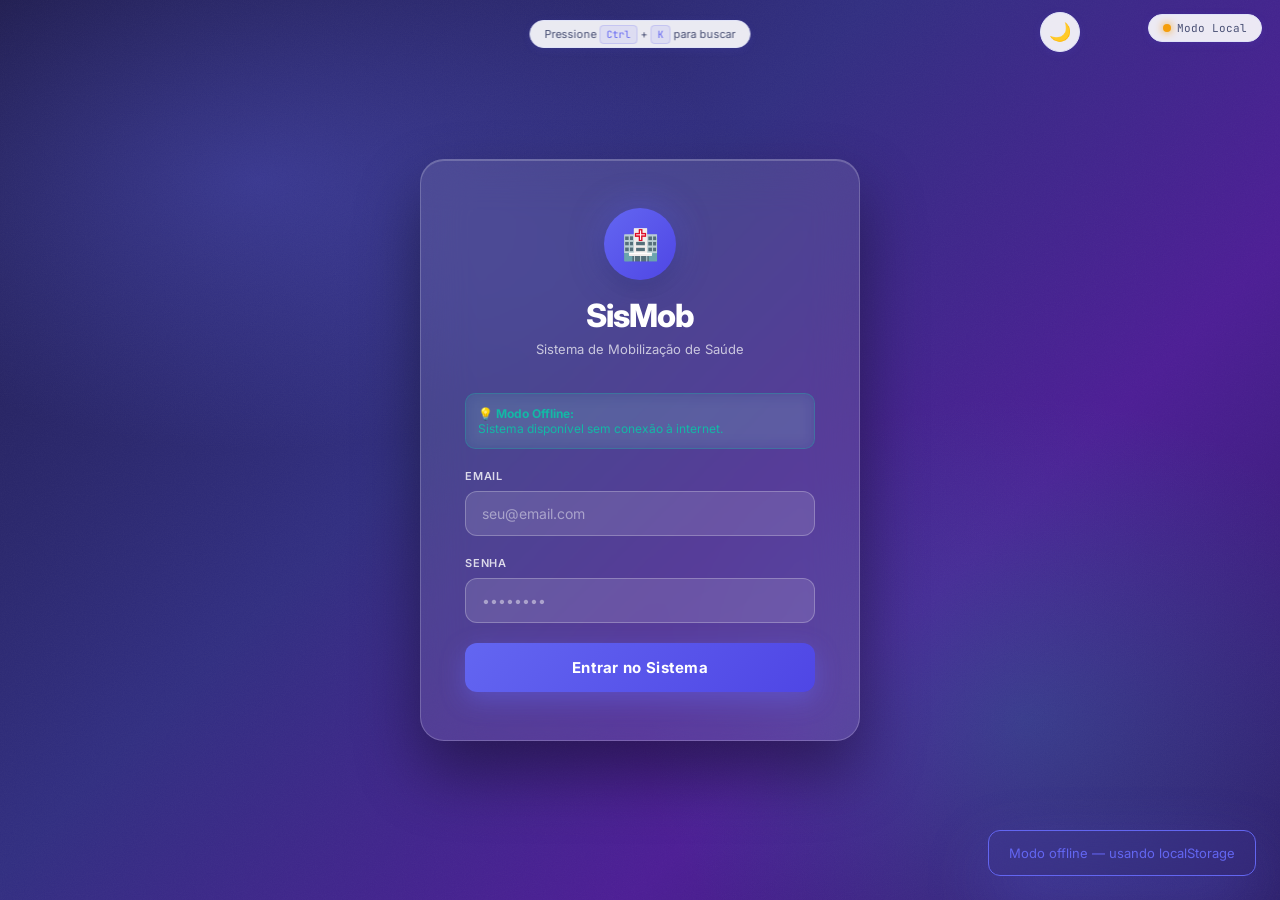
==== index.html @ 3adaf0d9 "primeiro commit" ====
<!DOCTYPE html>
<html lang="pt">
<head>
<meta charset="UTF-8">
<meta name="viewport" content="width=device-width, initial-scale=1.0">
<title>SisMob — Sistema de Mobilização de Saúde</title>
<link href="https://fonts.googleapis.com/css2?family=Inter:wght@300;400;500;600;700;800&family=JetBrains+Mono:wght@400;500&display=swap" rel="stylesheet">
<link rel="stylesheet" href="https://cdnjs.cloudflare.com/ajax/libs/leaflet/1.9.4/leaflet.min.css" />
<script src="https://cdnjs.cloudflare.com/ajax/libs/leaflet/1.9.4/leaflet.min.js"></script>
<script src="https://cdn.jsdelivr.net/npm/chart.js@4.4.4/dist/chart.umd.min.js"></script>
<script src="https://cdnjs.cloudflare.com/ajax/libs/xlsx/0.18.5/xlsx.full.min.js"></script>
<style>
/* ═══════════════════════════════════════════════════════════
   SISMOB — DESIGN SYSTEM MODERNO
   Paleta: Violeta · Surf · Coral · Âmbar · Gradiente Premium
   ═══════════════════════════════════════════════════════════ */
@import url('https://fonts.googleapis.com/css2?family=Inter:wght@300;400;500;600;700;800&family=JetBrains+Mono:wght@400;500&display=swap');

:root{
  /* Primária — Violeta Vibrante */
  --primary:#6366f1;
  --primary-dark:#4f46e5;
  --primary-light:#818cf8;
  --primary-glow:rgba(99,102,241,.25);

  /* Secundária — Surf/Verde-água */
  --surf:#14b8a6;
  --surf-dark:#0d9488;
  --surf-light:#5eead4;

  /* Acento — Coral/Rosa */
  --coral:#f43f5e;
  --coral-light:rgba(244,63,94,.15);

  /* Destaque — Âmbar */
  --amber:#f59e0b;
  --amber-light:rgba(245,158,11,.15);

  /* Backgrounds */
  --bg:linear-gradient(160deg,#f8faff 0%,#f0f4ff 50%,#faf5ff 100%);
  --bg-solid:#f4f6ff;
  --bg2:#ffffff;
  --bg3:#f1f5ff;
  --card:rgba(255,255,255,0.82);
  --card-solid:#ffffff;
  --border:rgba(99,102,241,.14);
  --border-solid:#e0e3f8;

  /* Texto */
  --text:#1e1b4b;
  --text2:#4a5175;
  --text3:#9496b0;

  /* Sidebar */
  --sidebar-bg:linear-gradient(180deg,#1e1b4b 0%,#2d2a5e 50%,#312e81 100%);
  --sidebar-item:#c4c6e7;
  --sidebar-active:#ffffff;

  /* Legado mapeado */
  --accent:var(--primary);
  --accent2:var(--surf);
  --accent3:var(--amber);
  --danger:var(--coral);
  --green:var(--surf);
  --purple:var(--primary);
  --gold:var(--amber);
  --blue-gov:var(--primary-dark);
  --red-gov:var(--coral);

  --radius:14px;
  --radius-sm:8px;
  --radius-lg:20px;
  --transition:all 0.28s cubic-bezier(.4,0,.2,1);
  --shadow-sm:0 2px 8px rgba(99,102,241,.1);
  --shadow-md:0 8px 24px rgba(99,102,241,.18);
  --shadow-lg:0 16px 48px rgba(99,102,241,.22);
  --shadow-xl:0 24px 64px rgba(99,102,241,.28);
}

/* ── RESET & BASE ── */
*{margin:0;padding:0;box-sizing:border-box}
body{
  font-family:'Inter',sans-serif;
  background:var(--bg-solid);
  background-image:linear-gradient(160deg,#f8faff 0%,#f0f4ff 50%,#faf5ff 100%);
  color:var(--text);
  min-height:100vh;
  overflow-x:hidden;
}

/* ── SCROLLBAR ── */
::-webkit-scrollbar{width:5px;height:5px}
::-webkit-scrollbar-track{background:transparent}
::-webkit-scrollbar-thumb{background:var(--primary);border-radius:10px;opacity:.6}
::-webkit-scrollbar-thumb:hover{background:var(--primary-dark)}

/* ── DB STATUS ── */
.db-status{
  position:fixed;top:14px;right:18px;z-index:200;
  display:flex;align-items:center;gap:6px;
  background:rgba(255,255,255,.9);
  backdrop-filter:blur(16px);
  border:1px solid var(--border-solid);
  border-radius:20px;padding:6px 14px;
  font-size:11px;font-family:'JetBrains Mono',monospace;
  box-shadow:var(--shadow-sm);
  transition:var(--transition);
  color:var(--text2);
}
.db-status:hover{transform:translateY(-2px);box-shadow:var(--shadow-md)}
.db-dot{width:8px;height:8px;border-radius:50%;background:var(--text3);transition:var(--transition)}
.db-dot.online{background:var(--surf);box-shadow:0 0 8px var(--surf);animation:pulse 2s infinite}
.db-dot.offline{background:var(--amber);box-shadow:0 0 8px var(--amber)}
.db-dot.error{background:var(--coral);animation:pulse 1s infinite}

/* ── LOGIN SCREEN ── */
#loginScreen{
  display:flex;align-items:center;justify-content:center;
  min-height:100vh;position:relative;overflow:hidden;
  background:linear-gradient(135deg,#1e1b4b 0%,#312e81 40%,#4c1d95 70%,#2d1b69 100%);
}
#loginScreen::before{
  content:'';position:absolute;inset:0;
  background:
    radial-gradient(ellipse 60% 50% at 20% 20%,rgba(99,102,241,.3) 0%,transparent 60%),
    radial-gradient(ellipse 50% 60% at 80% 80%,rgba(20,184,166,.2) 0%,transparent 60%);
}
#loginScreen::after{
  content:'';position:absolute;inset:0;
  background:url("data:image/svg+xml,%3Csvg xmlns='http://www.w3.org/2000/svg' width='400' height='400'%3E%3Cfilter id='n'%3E%3CfeTurbulence type='fractalNoise' baseFrequency='0.9' numOctaves='4' stitchTiles='stitch'/%3E%3CfeColorMatrix type='saturate' values='0'/%3E%3C/filter%3E%3Crect width='400' height='400' filter='url(%23n)' opacity='0.04'/%3E%3C/svg%3E");
  pointer-events:none;
}
.login-card{
  background:rgba(255,255,255,.1);
  backdrop-filter:blur(24px);
  -webkit-backdrop-filter:blur(24px);
  border:1px solid rgba(255,255,255,.2);
  border-radius:24px;
  padding:48px 44px;
  width:100%;max-width:440px;
  position:relative;z-index:1;
  box-shadow:0 32px 64px rgba(0,0,0,.4),inset 0 1px 0 rgba(255,255,255,.2);
}
.login-logo{text-align:center;margin-bottom:36px}
.login-logo-icon{
  width:72px;height:72px;border-radius:50%;
  background:linear-gradient(135deg,var(--primary),var(--primary-dark));
  display:flex;align-items:center;justify-content:center;
  margin:0 auto 16px;
  box-shadow:0 0 32px rgba(99,102,241,.5),0 8px 24px rgba(0,0,0,.3);
  font-size:30px;
}
.login-logo .mark{
  font-size:32px;font-weight:800;
  color:#ffffff;letter-spacing:-1px;
}
.login-logo p{color:rgba(255,255,255,.7);font-size:13px;margin-top:6px;font-weight:400}
.form-group{margin-bottom:20px}
.form-group label{
  display:block;font-size:11px;font-weight:600;
  color:rgba(255,255,255,.8);margin-bottom:8px;
  text-transform:uppercase;letter-spacing:.8px;
}
.form-group input{
  width:100%;
  background:rgba(255,255,255,.12);
  border:1px solid rgba(255,255,255,.25);
  border-radius:12px;padding:13px 16px;
  color:#ffffff;
  font-family:'Inter',sans-serif;font-size:14px;
  transition:var(--transition);
}
.form-group input::placeholder{color:rgba(255,255,255,.45)}
.form-group input:focus{
  outline:none;
  border-color:rgba(255,255,255,.6);
  background:rgba(255,255,255,.18);
  box-shadow:0 0 0 3px rgba(99,102,241,.3);
}
.btn-primary{
  width:100%;
  background:linear-gradient(135deg,var(--primary),var(--primary-dark));
  border:none;border-radius:12px;
  padding:15px;color:#ffffff;
  font-family:'Inter',sans-serif;font-weight:700;font-size:15px;
  cursor:pointer;transition:var(--transition);
  box-shadow:0 8px 24px rgba(99,102,241,.45);
  letter-spacing:.3px;
}
.btn-primary:hover{transform:translateY(-2px);box-shadow:0 12px 32px rgba(99,102,241,.6)}
.btn-primary:active{transform:scale(.97);box-shadow:0 4px 12px rgba(99,102,241,.4)}
.login-error{color:#fca5a5;font-size:13px;text-align:center;margin-top:12px;display:none}

/* ── APP SHELL ── */
#appShell{display:none;height:100vh;overflow:hidden}
.layout{display:flex;height:100vh}

/* ── SIDEBAR ── */
.sidebar{
  width:260px;
  background:linear-gradient(180deg,#1e1b4b 0%,#2d2a5e 50%,#312e81 100%);
  display:flex;flex-direction:column;flex-shrink:0;
  overflow-y:auto;
  box-shadow:4px 0 24px rgba(0,0,0,.25);
  position:relative;z-index:10;
}
.sidebar-header{
  padding:28px 20px 22px;
  border-bottom:1px solid rgba(255,255,255,.08);
}
.sidebar-logo-wrap{display:flex;align-items:center;gap:12px}
.sidebar-logo-icon{
  width:40px;height:40px;border-radius:12px;
  background:linear-gradient(135deg,var(--primary),var(--primary-dark));
  display:flex;align-items:center;justify-content:center;
  font-size:18px;
  box-shadow:0 4px 12px rgba(99,102,241,.4);
  flex-shrink:0;
}
.sidebar-logo{font-size:20px;font-weight:800;color:#ffffff;letter-spacing:-.5px}
.sidebar-role{font-size:10px;color:rgba(255,255,255,.45);font-family:'JetBrains Mono',monospace;margin-top:1px}
.sidebar-user{
  padding:16px 20px;
  border-bottom:1px solid rgba(255,255,255,.06);
  display:flex;align-items:center;gap:12px;
}
.sidebar-avatar{
  width:36px;height:36px;border-radius:50%;
  background:linear-gradient(135deg,var(--surf),var(--surf-dark));
  display:flex;align-items:center;justify-content:center;
  font-size:14px;font-weight:700;color:#fff;
  flex-shrink:0;
}
.sidebar-user .uname{font-weight:600;font-size:13px;color:#ffffff}
.sidebar-user .ucord{font-size:11px;color:var(--surf-light);margin-top:1px}
nav{flex:1;padding:12px 8px}
.nav-section{
  padding:10px 14px 6px;
  font-size:10px;font-weight:700;
  color:rgba(255,255,255,.3);
  text-transform:uppercase;letter-spacing:1.5px;
}
.nav-item{
  display:flex;align-items:center;gap:10px;
  padding:11px 14px;cursor:pointer;
  transition:var(--transition);
  font-size:13px;font-weight:500;
  color:rgba(255,255,255,.6);
  border-radius:10px;margin:2px 0;
  position:relative;
}
.nav-item:hover{
  background:rgba(255,255,255,.1);
  color:#ffffff;
  padding-left:18px;
}
.nav-item.active{
  background:linear-gradient(135deg,rgba(99,102,241,.35),rgba(20,184,166,.2));
  color:#ffffff;
  font-weight:700;
  box-shadow:0 4px 16px rgba(99,102,241,.25);
}
.nav-item.active::before{
  content:'';position:absolute;left:0;top:20%;bottom:20%;
  width:3px;
  background:linear-gradient(180deg,var(--primary-light),var(--surf));
  border-radius:0 4px 4px 0;
}
.nav-item svg{width:16px;height:16px;flex-shrink:0;opacity:.85}
.nav-item.active svg{opacity:1}
.nav-item:active{transform:scale(.96)}
.sidebar-footer{padding:14px 8px;border-top:1px solid rgba(255,255,255,.06)}
.btn-logout{
  width:100%;
  background:rgba(244,63,94,.1);
  border:1px solid rgba(244,63,94,.25);
  border-radius:10px;padding:10px;
  color:rgba(255,255,255,.6);
  font-family:'Inter',sans-serif;font-size:13px;
  cursor:pointer;transition:var(--transition);
}
.btn-logout:hover{
  background:rgba(244,63,94,.2);
  border-color:var(--coral);
  color:#fff;
}

/* ── MAIN AREA ── */
.main{
  flex:1;overflow-y:auto;
  background:#f4f6ff;
  background-image:linear-gradient(160deg,#f8faff 0%,#f0f4ff 55%,#faf5ff 100%);
}

/* ── PAGES ── */
.page{
  display:none;padding:32px;
  animation:pageEnter .4s cubic-bezier(.4,0,.2,1) forwards;
}
.page.active{display:block}
@keyframes pageEnter{from{opacity:0;transform:translateY(14px)}to{opacity:1;transform:none}}
@keyframes fadeIn{from{opacity:0;transform:translateY(8px)}to{opacity:1;transform:none}}
@keyframes slideInRight{from{opacity:0;transform:translateX(-16px)}to{opacity:1;transform:none}}
@keyframes slideInLeft{from{opacity:0;transform:translateX(20px)}to{opacity:1;transform:none}}
@keyframes slideInDown{from{opacity:0;transform:translateY(-10px)}to{opacity:1;transform:none}}
@keyframes fadeInScale{from{opacity:0;transform:scale(.94)}to{opacity:1;transform:scale(1)}}
@keyframes pulse{0%,100%{opacity:1}50%{opacity:.5}}
@keyframes spin{to{transform:rotate(360deg)}}
@keyframes shimmer{0%{background-position:-200px 0}100%{background-position:200px 0}}

.page-header{margin-bottom:28px}
.page-title{
  font-size:26px;font-weight:800;
  letter-spacing:-.6px;
  background:linear-gradient(135deg,var(--primary),var(--primary-dark));
  -webkit-background-clip:text;-webkit-text-fill-color:transparent;
}
.page-subtitle{color:var(--text2);font-size:13px;margin-top:5px;font-weight:400}

/* ── STAT CARDS ── */
.stats-grid{display:grid;grid-template-columns:repeat(auto-fit,minmax(190px,1fr));gap:16px;margin-bottom:28px}
.stat-card{
  background:rgba(255,255,255,.82);
  backdrop-filter:blur(20px);
  border:1px solid var(--border-solid);
  border-radius:var(--radius);
  padding:22px;position:relative;overflow:hidden;
  transition:var(--transition);
  box-shadow:var(--shadow-sm);
}
.stat-card:hover{
  transform:translateY(-4px);
  box-shadow:var(--shadow-lg);
  border-color:rgba(99,102,241,.3);
}
.stat-card::before{
  content:'';position:absolute;
  top:0;left:0;right:0;height:3px;
}
.stat-card.green::before{background:linear-gradient(90deg,var(--surf),var(--surf-light))}
.stat-card.blue::before{background:linear-gradient(90deg,var(--primary),var(--primary-light))}
.stat-card.amber::before{background:linear-gradient(90deg,var(--amber),#fcd34d)}
.stat-card.purple::before{background:linear-gradient(90deg,var(--coral),#fb7185)}
.stat-card::after{
  content:'';position:absolute;
  top:-20px;right:-20px;width:90px;height:90px;
  border-radius:50%;opacity:.08;
}
.stat-card.green::after{background:var(--surf)}
.stat-card.blue::after{background:var(--primary)}
.stat-card.amber::after{background:var(--amber)}
.stat-card.purple::after{background:var(--coral)}
.stat-value{
  font-size:34px;font-weight:800;font-family:'JetBrains Mono',monospace;
  line-height:1;letter-spacing:-.5px;
}
.stat-card.green .stat-value{color:var(--surf-dark)}
.stat-card.blue .stat-value{color:var(--primary)}
.stat-card.amber .stat-value{color:var(--amber)}
.stat-card.purple .stat-value{color:var(--coral)}
.stat-label{color:var(--text2);font-size:12px;margin-top:7px;font-weight:500}
.stat-icon{position:absolute;top:18px;right:18px;font-size:22px;opacity:.35}

/* ── CARDS ── */
.card{
  background:rgba(255,255,255,.82);
  backdrop-filter:blur(20px);
  border:1px solid var(--border-solid);
  border-radius:var(--radius);
  padding:24px;margin-bottom:20px;
  transition:var(--transition);
  box-shadow:var(--shadow-sm);
}
.card:hover{
  border-color:rgba(99,102,241,.25);
  box-shadow:var(--shadow-md);
}
.card-title{
  font-size:15px;font-weight:700;
  margin-bottom:18px;
  display:flex;align-items:center;gap:8px;
  color:var(--text);
}
.card-title .dot{
  width:8px;height:8px;border-radius:50%;
  background:linear-gradient(135deg,var(--primary),var(--surf));
  flex-shrink:0;
  box-shadow:0 0 6px var(--primary-glow);
}

/* ── BUTTONS ── */
.btn{
  padding:10px 20px;border-radius:var(--radius-sm);border:none;
  cursor:pointer;font-family:'Inter',sans-serif;
  font-size:13px;font-weight:600;
  transition:var(--transition);
  display:inline-flex;align-items:center;gap:7px;
  position:relative;letter-spacing:.15px;
  user-select:none;
}
.btn:active{transform:scale(.95)}
.btn:disabled{opacity:.4;cursor:not-allowed;transform:none!important}

.btn-accent{
  background:linear-gradient(135deg,var(--primary),var(--primary-dark));
  color:#ffffff;
  box-shadow:0 4px 14px var(--primary-glow);
}
.btn-accent:hover{
  transform:translateY(-2px);
  box-shadow:0 8px 24px rgba(99,102,241,.45);
  background:linear-gradient(135deg,#7577f5,var(--primary));
}
.btn-accent:active{
  background:linear-gradient(135deg,#f43f5e,#e91e63)!important;
  box-shadow:0 0 0 4px rgba(244,63,94,.3),0 6px 20px rgba(244,63,94,.4)!important;
  transform:scale(.96)!important;
}
.btn-save-pulse:active{animation:savePulse .45s ease!important}
@keyframes savePulse{
  0%{box-shadow:0 0 0 0 rgba(244,63,94,.7)}
  50%{box-shadow:0 0 0 14px rgba(244,63,94,0);background:linear-gradient(135deg,#f43f5e,#e91e63)}
  100%{box-shadow:0 0 0 0 rgba(244,63,94,0)}
}

.btn-outline{
  background:rgba(255,255,255,.7);
  backdrop-filter:blur(8px);
  border:1.5px solid var(--border-solid);
  color:var(--text2);
}
.btn-outline:hover{border-color:var(--primary);color:var(--primary);background:rgba(99,102,241,.07)}
.btn-outline:active,
.btn-clear-pulse:active{
  background:rgba(245,158,11,.15)!important;
  border-color:var(--amber)!important;
  color:var(--amber)!important;
  box-shadow:0 0 0 3px rgba(245,158,11,.2)!important;
  transform:scale(.96)!important;
}

.btn-danger{
  background:rgba(244,63,94,.1);
  border:1.5px solid rgba(244,63,94,.3);
  color:var(--coral);
}
.btn-danger:hover{background:rgba(244,63,94,.2);border-color:var(--coral)}
.btn-danger:active{background:rgba(244,63,94,.35)!important;color:#fff!important;transform:scale(.95)!important}

.btn-green{
  background:rgba(20,184,166,.1);
  border:1.5px solid rgba(20,184,166,.3);
  color:var(--surf-dark);
}
.btn-green:hover{background:rgba(20,184,166,.2);border-color:var(--surf)}
.btn-green:active{background:rgba(20,184,166,.35)!important;color:#fff!important;transform:scale(.95)!important}

.btn-blue{
  background:rgba(99,102,241,.1);
  border:1.5px solid rgba(99,102,241,.3);
  color:var(--primary);
}
.btn-blue:hover{background:rgba(99,102,241,.2);border-color:var(--primary)}
.btn-blue:active{background:rgba(99,102,241,.4)!important;color:#fff!important;transform:scale(.95)!important}

/* ── FORMS ── */
.form-grid{display:grid;grid-template-columns:repeat(auto-fit,minmax(200px,1fr));gap:16px}
.form-field{display:flex;flex-direction:column;gap:6px}
.form-field label{
  font-size:11px;font-weight:700;
  color:var(--text2);
  text-transform:uppercase;letter-spacing:.7px;
}
.form-field input,.form-field select,.form-field textarea{
  background:rgba(255,255,255,.85);
  border:1.5px solid var(--border-solid);
  border-radius:var(--radius-sm);
  padding:10px 14px;
  color:var(--text);
  font-family:'Inter',sans-serif;font-size:13px;
  transition:var(--transition);
  width:100%;min-width:0;
}
.form-field input:focus,.form-field select:focus,.form-field textarea:focus{
  outline:none;
  border-color:var(--primary);
  box-shadow:0 0 0 3px var(--primary-glow);
  transform:translateY(-1px);
  background:#ffffff;
}
.form-field input[type=number]{font-family:'JetBrains Mono',monospace}

/* ── TABLES ── */
.table-wrap{
  overflow-x:auto;border-radius:var(--radius);
  border:1px solid var(--border-solid);
  -webkit-overflow-scrolling:touch;
  position:relative;
  box-shadow:var(--shadow-sm);
}
.table-wrap::after{
  content:'← Deslize →';position:absolute;
  bottom:8px;right:8px;
  background:rgba(99,102,241,.9);color:#fff;
  padding:4px 10px;border-radius:6px;
  font-size:10px;font-weight:600;
  pointer-events:none;opacity:0;transition:opacity .3s;
}
.table-wrap:hover::after{opacity:1}
table{width:100%;border-collapse:collapse;font-size:12px}
thead th{
  background:rgba(99,102,241,.06);
  padding:11px 14px;text-align:left;
  font-size:10px;font-weight:700;
  color:var(--primary);
  text-transform:uppercase;letter-spacing:.7px;
  white-space:nowrap;
  border-bottom:2px solid rgba(99,102,241,.12);
}
tbody tr{border-bottom:1px solid rgba(99,102,241,.06);transition:var(--transition)}
tbody tr:nth-child(even){background:rgba(99,102,241,.025)}
tbody tr:hover{background:rgba(99,102,241,.07)}
tbody td{padding:11px 14px;color:var(--text2)}
.badge{padding:4px 10px;border-radius:20px;font-size:10px;font-weight:700}
.badge-admin{
  background:rgba(99,102,241,.15);
  color:var(--primary);
  border:1px solid rgba(99,102,241,.25);
}
.badge-sup{
  background:rgba(20,184,166,.12);
  color:var(--surf-dark);
  border:1px solid rgba(20,184,166,.25);
}

/* ── FICHA TABLE ── */
.ficha-table{width:100%;border-collapse:collapse;table-layout:auto}
.ficha-table th{
  background:rgba(99,102,241,.07);
  padding:8px 8px;font-size:10px;font-weight:700;
  color:var(--primary);text-align:center;
  border:1px solid rgba(99,102,241,.1);
  min-width:46px;white-space:nowrap;
}
.ficha-table th.loc{min-width:140px;text-align:left;padding-left:12px}
.ficha-table td{border:1px solid rgba(99,102,241,.08);padding:2px}
.ficha-table td.loc-cell{
  padding:9px 12px;font-size:11px;
  color:var(--text2);font-weight:600;
  white-space:nowrap;
  background:rgba(99,102,241,.04);
}
.ficha-table td.total-cell{
  background:rgba(99,102,241,.1);text-align:center;
  padding:7px;font-family:'JetBrains Mono',monospace;
  font-size:11px;color:var(--primary);font-weight:700;
}
.ficha-table td.subtotal-cell{
  background:rgba(20,184,166,.1);text-align:center;
  padding:7px;font-family:'JetBrains Mono',monospace;
  font-size:11px;color:var(--surf-dark);font-weight:700;
}
.num-input{
  width:100%;background:transparent;border:none;
  text-align:center;color:var(--text);
  font-family:'JetBrains Mono',monospace;
  font-size:11px;padding:6px 2px;outline:none;min-width:40px;
}
.num-input:focus{background:rgba(99,102,241,.08);border-radius:4px}
.ficha-total-row td{
  background:rgba(99,102,241,.12);
  padding:9px 10px;font-family:'JetBrains Mono',monospace;
  font-size:12px;font-weight:800;
  color:var(--primary);border:1px solid rgba(99,102,241,.15);
}
.ficha-sub-row td{
  background:rgba(20,184,166,.1);
  padding:7px 10px;font-family:'JetBrains Mono',monospace;
  font-size:11px;font-weight:700;
  color:var(--surf-dark);border:1px solid rgba(20,184,166,.15);
}
.table-responsive{overflow-x:auto;-webkit-overflow-scrolling:touch;margin:0 -16px;padding:0 16px}

/* ── SUMMARY BOXES ── */
.summary-boxes{display:grid;grid-template-columns:repeat(auto-fit,minmax(160px,1fr));gap:12px;margin:16px 0}
.sbox{
  background:rgba(255,255,255,.8);
  backdrop-filter:blur(16px);
  border:1px solid var(--border-solid);
  border-radius:var(--radius);
  padding:16px;text-align:center;
  transition:var(--transition);
  box-shadow:var(--shadow-sm);
}
.sbox:hover{transform:translateY(-2px);box-shadow:var(--shadow-md)}
.sbox .sv{font-size:28px;font-weight:800;font-family:'JetBrains Mono',monospace;line-height:1}
.sbox .sl{font-size:11px;color:var(--text3);margin-top:5px;font-weight:500}
.sbox.accent .sv{color:var(--primary)}
.sbox.blue .sv{color:var(--surf-dark)}
.sbox.amber .sv{color:var(--amber)}
.sbox.green .sv{color:var(--surf-dark)}

/* ── CHARTS ── */
.charts-grid{display:grid;grid-template-columns:repeat(auto-fit,minmax(300px,1fr));gap:20px}
.chart-card{
  background:rgba(255,255,255,.82);
  backdrop-filter:blur(20px);
  border:1px solid var(--border-solid);
  border-radius:var(--radius);padding:24px;
  box-shadow:var(--shadow-sm);
  transition:var(--transition);
}
.chart-card:hover{box-shadow:var(--shadow-md)}
.chart-title{font-size:14px;font-weight:700;margin-bottom:16px;color:var(--text2)}

/* ── TABS ── */
.tabs{
  display:flex;gap:4px;margin-bottom:24px;
  background:rgba(99,102,241,.07);
  border:1px solid rgba(99,102,241,.12);
  border-radius:12px;padding:4px;
  width:fit-content;flex-wrap:wrap;
}
.tab{
  padding:9px 20px;border-radius:8px;
  cursor:pointer;font-size:13px;font-weight:600;
  color:var(--text2);transition:var(--transition);
  white-space:nowrap;
}
.tab.active{
  background:linear-gradient(135deg,var(--primary),var(--primary-dark))!important;
  color:#ffffff!important;
  box-shadow:0 4px 14px rgba(99,102,241,.45)!important;
}
.tab:hover:not(.active){color:var(--primary);background:rgba(99,102,241,.1)}
.tab:active:not(.active){transform:scale(.96)}

/* ── PROGRESS BAR ── */
.progress-bar-container{
  height:7px;background:rgba(99,102,241,.1);
  border-radius:10px;overflow:hidden;
}
.progress-bar{
  height:100%;
  background:linear-gradient(90deg,var(--primary),var(--surf));
  border-radius:10px;transition:width .6s cubic-bezier(.4,0,.2,1);
}

/* ── LEAFLET ── */
.leaflet-control-zoom-in,.leaflet-control-zoom-out{
  background-color:#ffffff!important;
  border:1px solid var(--border-solid)!important;
  color:var(--text)!important;font-weight:700!important;
  border-radius:8px!important;
}
.leaflet-control-zoom-in:hover,.leaflet-control-zoom-out:hover{
  background-color:var(--primary)!important;color:#fff!important;
}
.leaflet-popup-content-wrapper{
  background-color:#ffffff!important;
  border:1px solid var(--border-solid)!important;
  border-radius:12px!important;
  box-shadow:var(--shadow-lg)!important;
}
.leaflet-popup-content{color:var(--text)!important}
.leaflet-popup-tip{background-color:#ffffff!important}

/* ── MAP ── */
.map-container{
  width:100%;height:600px;
  border-radius:var(--radius);overflow:hidden;
  margin-bottom:20px;
  border:1px solid var(--border-solid);
  box-shadow:var(--shadow-md);
}
.leaflet-container{font-family:'Inter',sans-serif}
.map-legend{
  position:absolute;bottom:20px;right:20px;
  background:rgba(255,255,255,.9);
  backdrop-filter:blur(16px);
  border:1px solid var(--border-solid);
  border-radius:12px;padding:16px;
  z-index:400;box-shadow:var(--shadow-md);
}
.map-legend-title{font-size:11px;font-weight:700;color:var(--text);margin-bottom:10px;text-transform:uppercase;letter-spacing:.5px}
.map-legend-item{font-size:11px;color:var(--text2);margin:6px 0;display:flex;align-items:center;gap:8px}
.map-legend-color{width:16px;height:16px;border-radius:4px;flex-shrink:0}
.neighborhood-popup{font-family:'Inter',sans-serif}
.neighborhood-popup-title{font-size:13px;font-weight:700;color:var(--text);margin-bottom:8px}
.neighborhood-popup-stat{font-size:11px;color:var(--text2);margin:4px 0;display:flex;justify-content:space-between;gap:8px}

/* ── PRESENCE PANEL ── */
.presence-panel{
  background:rgba(255,255,255,.82);
  backdrop-filter:blur(20px);
  border:1px solid var(--border-solid);
  border-radius:var(--radius);
  padding:20px 24px;margin-bottom:20px;
  box-shadow:var(--shadow-sm);
}
.presence-title{
  font-size:14px;font-weight:700;color:var(--text);
  display:flex;align-items:center;gap:8px;margin-bottom:14px;
}
.presence-list{display:flex;flex-wrap:wrap;gap:10px}
.presence-user{
  display:flex;align-items:center;gap:8px;
  background:rgba(99,102,241,.06);
  border:1px solid rgba(99,102,241,.12);
  border-radius:10px;padding:8px 12px;
  font-size:12px;font-weight:600;color:var(--text);
  transition:var(--transition);
  position:relative;
}
.presence-user:hover{background:rgba(99,102,241,.12);transform:translateY(-2px);box-shadow:var(--shadow-sm)}
.presence-user.active-typing{
  border-color:rgba(20,184,166,.4);
  background:rgba(20,184,166,.07);
}
.presence-dot{
  width:9px;height:9px;border-radius:50%;
  background:var(--surf);
  box-shadow:0 0 8px var(--surf);
  animation:pulse 2s infinite;
  flex-shrink:0;
}
.presence-dot.typing{
  background:var(--amber);
  box-shadow:0 0 8px var(--amber);
}
.presence-avatar{
  width:28px;height:28px;border-radius:50%;
  background:linear-gradient(135deg,var(--primary),var(--primary-dark));
  display:flex;align-items:center;justify-content:center;
  font-size:11px;font-weight:700;color:#fff;flex-shrink:0;
  overflow:hidden;
}
.presence-avatar img{width:100%;height:100%;object-fit:cover}
.presence-meta{font-size:10px;color:var(--text3);font-weight:400;margin-top:1px}
.presence-badge{
  font-size:9px;font-weight:700;text-transform:uppercase;letter-spacing:.5px;
  padding:2px 6px;border-radius:4px;
  background:rgba(20,184,166,.15);color:var(--surf-dark);
  margin-top:2px;display:inline-block;
}
.presence-badge.typing{background:rgba(245,158,11,.15);color:var(--amber)}
.presence-empty{
  font-size:12px;color:var(--text3);
  padding:8px 0;
}
/* ── PROFILE PICTURE ── */
.avatar-upload-wrap{
  display:flex;flex-direction:column;align-items:center;gap:10px;
  margin-bottom:20px;
}
.avatar-large{
  width:88px;height:88px;border-radius:50%;
  background:linear-gradient(135deg,var(--primary),var(--surf));
  display:flex;align-items:center;justify-content:center;
  font-size:32px;font-weight:700;color:#fff;
  cursor:pointer;position:relative;overflow:hidden;
  box-shadow:0 0 0 3px rgba(99,102,241,.2),var(--shadow-md);
  transition:var(--transition);
  flex-shrink:0;
}
.avatar-large:hover{box-shadow:0 0 0 4px rgba(99,102,241,.4),var(--shadow-lg)}
.avatar-large img{width:100%;height:100%;object-fit:cover;position:absolute;inset:0}
.avatar-large .avatar-overlay{
  position:absolute;inset:0;background:rgba(0,0,0,.45);
  display:flex;align-items:center;justify-content:center;
  opacity:0;transition:var(--transition);
  font-size:18px;
}
.avatar-large:hover .avatar-overlay{opacity:1}
.avatar-upload-hint{font-size:11px;color:var(--text3);text-align:center}
/* sidebar avatar with photo */
.sidebar-avatar img{width:100%;height:100%;object-fit:cover;border-radius:50%}
/* ── PRINT ── */
.print-area{display:none}
@media print{
  body>*{display:none!important}
  .print-area{display:block!important;background:#fff;color:#000;font-family:Arial,sans-serif;padding:30px;font-size:12px;max-width:100%}
  .print-area h1{font-size:22px;border-bottom:3px solid #6366f1;padding-bottom:10px;margin-bottom:20px;color:#6366f1;text-align:center}
  .print-area h2{font-size:16px;margin:20px 0 12px;border-bottom:2px solid #14b8a6;padding-bottom:6px;color:#312e81;background:#f0f4ff;padding:8px 12px;border-radius:6px}
  .print-area h3{font-size:14px;margin:16px 0 8px;color:#4a5175;font-weight:600}
  .print-area table{width:100%;border-collapse:collapse;font-size:11px;margin-bottom:20px;page-break-inside:auto}
  .print-area tr{page-break-inside:avoid;page-break-after:auto}
  .print-area th,.print-area td{border:1px solid #e0e3f8;padding:8px 10px;text-align:left}
  .print-area th{background:#f0f4ff;font-weight:700;color:#1e1b4b;text-transform:uppercase;font-size:10px;letter-spacing:.5px}
  .print-area td{color:#4a5175}
  .print-area .pstat{display:inline-block;margin:8px 20px 8px 0;font-size:14px;padding:12px 16px;background:#f0f4ff;border-radius:8px;border-left:4px solid #6366f1}
  .print-area .pstat b{font-size:20px;font-weight:700;color:#6366f1;display:block;margin-bottom:4px}
  .print-area .pstat span{color:#4a5175;font-size:11px;text-transform:uppercase;letter-spacing:.5px}
  .print-area .summary-section{margin:20px 0;padding:15px;background:#f0f4ff;border-radius:8px;border:2px solid #e0e3f8}
  .print-area .footer-print{margin-top:30px;padding-top:15px;border-top:2px solid #e0e3f8;text-align:center;font-size:10px;color:#9496b0}
  @page{margin:1.5cm;size:A4}
}

/* ── MOBILE HEADER ── */
.mobile-header{
  display:none;
  background:linear-gradient(135deg,#1e1b4b,#312e81);
  border-bottom:1px solid rgba(255,255,255,.1);
  padding:14px 20px;
  align-items:center;justify-content:space-between;
  position:sticky;top:0;z-index:100;
  box-shadow:0 4px 16px rgba(0,0,0,.2);
}
.hamburger{background:none;border:none;color:#ffffff;cursor:pointer;font-size:20px}
.sidebar-overlay{display:none;position:fixed;inset:0;background:rgba(0,0,0,.65);z-index:90}

/* ── TOAST ── */
.toast{
  position:fixed;bottom:24px;right:24px;
  background:rgba(255,255,255,.95);
  backdrop-filter:blur(20px);
  border:1px solid var(--border-solid);
  border-radius:12px;padding:14px 20px;
  font-size:13px;z-index:1000;
  transform:translateX(120%);
  transition:var(--transition);
  max-width:320px;
  box-shadow:var(--shadow-xl);
  color:var(--text);
}
.toast.show{transform:none;animation:slideInLeft .4s cubic-bezier(.4,0,.2,1)}
.toast.success{border-color:var(--surf);color:var(--surf-dark);background:rgba(20,184,166,.06)}
.toast.error{border-color:var(--coral);color:var(--coral);background:rgba(244,63,94,.06)}
.toast.info{border-color:var(--primary);color:var(--primary);background:rgba(99,102,241,.06)}

/* ── LOADING ── */
.loading-overlay{
  display:none;position:fixed;inset:0;
  background:rgba(30,27,75,.88);
  z-index:500;align-items:center;justify-content:center;
  flex-direction:column;gap:16px;
  backdrop-filter:blur(8px);
  animation:fadeIn .2s ease;
}
.loading-overlay.show{display:flex}
.spinner{
  width:40px;height:40px;
  border:3px solid rgba(255,255,255,.15);
  border-top-color:var(--primary-light);
  border-radius:50%;
  animation:spin .8s linear infinite;
  box-shadow:0 0 20px rgba(99,102,241,.4);
}

/* ── FAB ── */
.fab{
  display:none;position:fixed;
  bottom:24px;right:24px;z-index:90;
  width:56px;height:56px;border-radius:50%;
  background:linear-gradient(135deg,var(--primary),var(--primary-dark));
  border:none;color:#fff;font-size:28px;
  cursor:pointer;align-items:center;justify-content:center;
  box-shadow:0 8px 24px rgba(99,102,241,.5);
  transition:var(--transition);
}
.fab:hover{transform:scale(1.08);box-shadow:0 12px 32px rgba(99,102,241,.6)}
.fab:active{transform:scale(.93)}

/* ── OFFLINE BANNER ── */
.offline-banner{
  display:none;position:fixed;
  top:0;left:0;right:0;z-index:300;
  background:linear-gradient(135deg,var(--amber),#f97316);
  color:#fff;padding:12px 24px;
  text-align:center;font-size:13px;font-weight:600;
  gap:8px;align-items:center;justify-content:center;
  box-shadow:0 4px 16px rgba(245,158,11,.4);
}
.offline-banner.show{display:flex}

/* ── THEME TOGGLE ── */
.theme-toggle{
  position:fixed;top:12px;right:200px;z-index:200;
  width:40px;height:40px;border-radius:50%;
  background:rgba(255,255,255,.9);
  backdrop-filter:blur(12px);
  border:1px solid var(--border-solid);
  cursor:pointer;display:flex;align-items:center;justify-content:center;
  font-size:18px;
  box-shadow:var(--shadow-sm);
  transition:var(--transition);
}
.theme-toggle:hover{transform:scale(1.1);box-shadow:var(--shadow-md)}

/* ── SEARCH ── */
.search-global{
  position:fixed;inset:0;z-index:300;
  background:rgba(30,27,75,.7);
  backdrop-filter:blur(8px);
  display:none;align-items:flex-start;
  justify-content:center;padding-top:100px;
}
.search-global.show{display:flex;animation:fadeIn .2s ease}
.search-box{
  background:rgba(255,255,255,.98);
  border:1px solid var(--border-solid);
  border-radius:16px;width:100%;max-width:600px;
  box-shadow:var(--shadow-xl);
  overflow:hidden;
}
.search-input-wrapper{
  display:flex;align-items:center;
  gap:12px;padding:16px 20px;
  border-bottom:1px solid var(--border-solid);
}
.search-icon{font-size:18px;color:var(--text3)}
.search-input-wrapper input{
  flex:1;border:none;outline:none;
  font-family:'Inter',sans-serif;font-size:15px;
  color:var(--text);background:transparent;
}
.search-results{max-height:400px;overflow-y:auto;padding:8px}
.search-result-item{
  padding:12px 16px;border-radius:8px;
  cursor:pointer;transition:var(--transition);
  display:flex;align-items:center;gap:12px;
}
.search-result-item:hover{background:rgba(99,102,241,.08);color:var(--primary)}
.search-shortcut{
  position:fixed;top:20px;left:50%;transform:translateX(-50%);
  background:rgba(255,255,255,.9);backdrop-filter:blur(12px);
  border:1px solid var(--border-solid);border-radius:20px;
  padding:6px 14px;font-size:11px;color:var(--text2);
  pointer-events:none;z-index:100;white-space:nowrap;
  box-shadow:var(--shadow-sm);
}
.search-shortcut kbd{
  background:rgba(99,102,241,.1);
  border:1px solid rgba(99,102,241,.2);
  border-radius:4px;padding:2px 6px;
  font-family:'JetBrains Mono',monospace;
  font-size:10px;color:var(--primary);
}

/* ── INSIGHTS ── */
.insight-card{
  background:linear-gradient(135deg,rgba(255,255,255,.9),rgba(240,244,255,.8));
  border:1px solid rgba(99,102,241,.15);
  border-left:4px solid var(--primary);
  border-radius:var(--radius);
  padding:18px 20px;margin-bottom:14px;
  display:flex;align-items:flex-start;gap:14px;
  box-shadow:var(--shadow-sm);
  animation:slideInRight .4s ease;
}
.insight-card.warning{border-left-color:var(--amber)}
.insight-card.success{border-left-color:var(--surf)}
.insight-card.danger{border-left-color:var(--coral)}
.insight-icon{font-size:24px;flex-shrink:0}
.insight-title{font-size:12px;font-weight:700;color:var(--text);text-transform:uppercase;letter-spacing:.5px}
.insight-text{font-size:15px;font-weight:600;color:var(--primary);margin-top:3px}
.insight-card.warning .insight-text{color:var(--amber)}
.insight-card.success .insight-text{color:var(--surf-dark)}
.insight-card.danger .insight-text{color:var(--coral)}

/* ── RANKING ── */
.ranking-item{
  display:flex;align-items:center;gap:14px;
  padding:12px;border-radius:10px;
  margin-bottom:8px;
  background:rgba(99,102,241,.04);
  border:1px solid rgba(99,102,241,.06);
  transition:var(--transition);
}
.ranking-item:hover{background:rgba(99,102,241,.09);transform:translateX(4px)}
.ranking-position{
  width:32px;height:32px;border-radius:50%;
  background:linear-gradient(135deg,var(--primary),var(--primary-dark));
  color:#fff;font-weight:800;font-size:13px;
  display:flex;align-items:center;justify-content:center;
  flex-shrink:0;box-shadow:0 4px 10px var(--primary-glow);
}
.ranking-position.gold{background:linear-gradient(135deg,var(--amber),#f97316)}
.ranking-position.silver{background:linear-gradient(135deg,#94a3b8,#64748b)}
.ranking-position.bronze{background:linear-gradient(135deg,#cd7f32,#a0522d)}
.ranking-name{font-weight:600;font-size:13px;flex:1;color:var(--text)}
.ranking-cord{font-size:11px;color:var(--text3);margin-top:1px}
.ranking-value{
  font-size:22px;font-weight:800;
  font-family:'JetBrains Mono',monospace;
  color:var(--primary);
}

/* ── COMPARISON GRID ── */
.comparison-grid{display:grid;grid-template-columns:repeat(auto-fit,minmax(200px,1fr));gap:14px}
.metric-card{
  background:rgba(255,255,255,.7);
  backdrop-filter:blur(12px);
  border:1px solid var(--border-solid);
  border-radius:var(--radius);
  padding:18px;text-align:center;
  transition:var(--transition);
  box-shadow:var(--shadow-sm);
}
.metric-card:hover{transform:translateY(-3px);box-shadow:var(--shadow-md)}
.metric-label{font-size:11px;font-weight:600;color:var(--text3);text-transform:uppercase;letter-spacing:.5px}
.metric-value{font-size:32px;font-weight:800;font-family:'JetBrains Mono',monospace;line-height:1;margin:8px 0;color:var(--primary)}
.growth-badge{
  display:inline-flex;align-items:center;gap:4px;
  padding:4px 10px;border-radius:20px;
  font-size:11px;font-weight:700;
}
.growth-badge.up{background:rgba(20,184,166,.15);color:var(--surf-dark)}
.growth-badge.down{background:rgba(244,63,94,.12);color:var(--coral)}

/* ── NOTIFICATION CENTER ── */
.notification-center{
  position:fixed;top:50px;right:16px;
  width:360px;background:rgba(255,255,255,.98);
  backdrop-filter:blur(24px);
  border:1px solid var(--border-solid);
  border-radius:16px;
  box-shadow:var(--shadow-xl);
  z-index:150;display:none;
  flex-direction:column;max-height:480px;
}
.notification-center.show{display:flex;animation:slideInDown .3s ease}
.notification-header{
  padding:16px 20px;
  border-bottom:1px solid var(--border-solid);
  display:flex;justify-content:space-between;align-items:center;
}
.notification-title{font-size:15px;font-weight:700;color:var(--text)}
.notification-list{flex:1;overflow-y:auto;padding:12px}
.notification-item{
  padding:14px;border-radius:10px;
  margin-bottom:8px;
  background:rgba(99,102,241,.04);
  border-left:3px solid var(--primary);
  cursor:pointer;transition:var(--transition);
  animation:slideInRight .3s ease;
}
.notification-item:hover{transform:translateX(-3px);box-shadow:var(--shadow-sm)}
.notification-item.unread{background:rgba(99,102,241,.08);font-weight:600}
.notification-item.success{border-left-color:var(--surf)}
.notification-item.warning{border-left-color:var(--amber)}
.notification-item.error{border-left-color:var(--coral)}
.notification-time{font-size:10px;color:var(--text3);margin-top:4px}
.notification-badge{
  position:absolute;top:-6px;right:-6px;
  background:var(--coral);color:#fff;
  border-radius:50%;width:20px;height:20px;
  display:flex;align-items:center;justify-content:center;
  font-size:10px;font-weight:700;animation:pulse 2s infinite;
}

/* ── EXPORT MENU ── */
.export-menu{
  position:absolute;top:100%;right:0;margin-top:8px;
  background:rgba(255,255,255,.98);
  backdrop-filter:blur(20px);
  border:1px solid var(--border-solid);
  border-radius:12px;
  box-shadow:var(--shadow-xl);
  min-width:200px;z-index:100;
  display:none;animation:slideInDown .3s ease;
}
.export-menu.show{display:block}
.export-item{
  padding:12px 16px;cursor:pointer;transition:var(--transition);
  display:flex;align-items:center;gap:10px;
  font-size:13px;color:var(--text2);
  border-bottom:1px solid var(--border-solid);
}
.export-item:last-child{border-bottom:none}
.export-item:hover{background:rgba(99,102,241,.07);color:var(--primary);padding-left:20px}
.export-item-icon{font-size:18px}

/* ── CHART CONTROLS ── */
.chart-controls{display:flex;gap:8px;margin-bottom:16px;flex-wrap:wrap}
.chart-btn{
  padding:6px 14px;border-radius:6px;
  border:1.5px solid var(--border-solid);
  background:rgba(255,255,255,.7);
  color:var(--text2);font-size:11px;
  cursor:pointer;transition:var(--transition);font-weight:500;
}
.chart-btn:hover{background:var(--primary);color:#fff;border-color:var(--primary)}
.chart-btn.active{background:var(--primary);color:#fff;border-color:var(--primary);font-weight:700}

/* ── SHORTCUTS PANEL ── */
.shortcuts-panel{
  position:fixed;top:50%;left:50%;transform:translate(-50%,-50%);
  background:rgba(255,255,255,.98);
  backdrop-filter:blur(24px);
  border:1px solid var(--border-solid);
  border-radius:20px;padding:32px;
  max-width:600px;width:90%;
  z-index:400;box-shadow:var(--shadow-xl);
  display:none;animation:fadeInScale .4s ease;
}
.shortcuts-panel.show{display:block}
.shortcuts-title{font-size:20px;font-weight:800;margin-bottom:20px;color:var(--primary)}
.shortcut-row{
  display:flex;justify-content:space-between;align-items:center;
  padding:12px;border-bottom:1px solid var(--border-solid);margin-bottom:6px;
}
.shortcut-desc{font-size:13px;color:var(--text2)}
.shortcut-keys{display:flex;gap:6px}
.shortcut-key{
  background:rgba(99,102,241,.08);
  padding:4px 10px;border-radius:6px;
  font-family:'JetBrains Mono',monospace;
  font-size:12px;font-weight:700;
  color:var(--primary);
  border:1.5px solid rgba(99,102,241,.2);
}

/* ── DARK MODE ── */
body.dark-mode{
  --bg-solid:#0d0b1e;
  --bg2:#111827;
  --bg3:#1a1f35;
  --card:rgba(17,24,39,.85);
  --card-solid:#111827;
  --border:rgba(99,102,241,.2);
  --border-solid:#1f2550;
  --text:#e8eaf6;
  --text2:#9499c4;
  --text3:#5c6195;
}
body.dark-mode .main{background:#0d0b1e;background-image:linear-gradient(160deg,#0f0d24 0%,#0d0b1e 50%,#120d22 100%)}
body.dark-mode .card,body.dark-mode .stat-card,body.dark-mode .chart-card,body.dark-mode .sbox{background:rgba(17,24,39,.82);border-color:#1f2550}
body.dark-mode .form-field input,body.dark-mode .form-field select,body.dark-mode .form-field textarea{background:rgba(17,24,39,.9);border-color:#1f2550;color:#e8eaf6}
body.dark-mode .btn-outline{background:rgba(17,24,39,.7);border-color:#1f2550;color:#9499c4}
body.dark-mode thead th{background:rgba(99,102,241,.08);color:var(--primary-light)}
body.dark-mode tbody tr:nth-child(even){background:rgba(99,102,241,.04)}
body.dark-mode tbody tr:hover{background:rgba(99,102,241,.1)}
body.dark-mode .tabs{background:rgba(99,102,241,.1);border-color:rgba(99,102,241,.2)}
body.dark-mode .search-box,body.dark-mode .notification-center,body.dark-mode .export-menu{background:rgba(17,24,39,.98);border-color:#1f2550}
body.dark-mode .shortcut-key{background:rgba(99,102,241,.15);border-color:rgba(99,102,241,.3)}
body.dark-mode .login-card{background:rgba(17,24,39,.5);border-color:rgba(99,102,241,.25)}
body.dark-mode .toast{background:rgba(17,24,39,.96);border-color:#1f2550;color:#e8eaf6}
body.dark-mode .db-status{background:rgba(17,24,39,.9);border-color:#1f2550;color:#9499c4}
body.dark-mode .theme-toggle{background:rgba(17,24,39,.9);border-color:#1f2550}
body.dark-mode .mobile-header{background:linear-gradient(135deg,#0d0b1e,#1e1b4b)}
body.dark-mode #page-dashboard{background:#0d0b1e;background-image:linear-gradient(160deg,#0f0d24 0%,#0d0b1e 55%,#120d22 100%)}
body.dark-mode .ficha-table td.loc-cell{background:rgba(99,102,241,.07)}
body.dark-mode .ranking-item{background:rgba(99,102,241,.07);border-color:rgba(99,102,241,.12)}
body.dark-mode .metric-card{background:rgba(17,24,39,.7);border-color:#1f2550}
body.dark-mode .sbox{background:rgba(17,24,39,.7)}
body.dark-mode .insight-card{background:rgba(17,24,39,.8);border-color:rgba(99,102,241,.2)}
body.dark-mode .shortcuts-panel{background:rgba(17,24,39,.98);border-color:#1f2550}
body.dark-mode .shortcut-row{border-color:#1f2550}
body.dark-mode .notification-item{background:rgba(99,102,241,.08)}
body.dark-mode .chart-btn{background:rgba(17,24,39,.7);border-color:#1f2550;color:#9499c4}

/* ── DASHBOARD TEXTURE ── */
#page-dashboard{
  background:#f4f6ff;
  background-image:
    url("data:image/svg+xml,%3Csvg xmlns='http://www.w3.org/2000/svg' width='300' height='300'%3E%3Cfilter id='n'%3E%3CfeTurbulence type='fractalNoise' baseFrequency='0.75' numOctaves='4' stitchTiles='stitch'/%3E%3CfeColorMatrix type='saturate' values='0'/%3E%3C/filter%3E%3Crect width='300' height='300' filter='url(%23n)' opacity='0.035'/%3E%3C/svg%3E"),
    linear-gradient(160deg,#f8faff 0%,#f0f4ff 55%,#faf5ff 100%);
  padding:32px;
}

/* ── FIXED BUTTONS ── */
.fixed-buttons{
  position:sticky;bottom:0;
  background:rgba(255,255,255,.9);
  backdrop-filter:blur(16px);
  border-top:1px solid var(--border-solid);
  padding:14px 0;
  display:none;gap:12px;justify-content:center;
  box-shadow:0 -8px 24px rgba(99,102,241,.12);
}

/* ── MOBILE ── */
@media(max-width:768px){
  .sidebar{position:fixed;left:-280px;top:0;bottom:0;z-index:95;transition:.3s;width:280px;box-shadow:4px 0 20px rgba(0,0,0,.3)}
  .sidebar.open{left:0}
  .sidebar-overlay.open{display:block}
  .mobile-header{display:flex}
  .layout{flex-direction:column}
  .main{height:calc(100vh - 56px);overflow-y:auto}
  .page{padding:16px;animation:pageEnter .3s ease}
  .stats-grid{grid-template-columns:1fr 1fr;gap:12px}
  .stats-grid .stat-card{padding:16px}
  .stats-grid .stat-value{font-size:24px}
  .form-grid{grid-template-columns:1fr;gap:12px}
  .form-field input,.form-field select{font-size:14px;padding:12px 14px}
  .charts-grid{grid-template-columns:1fr}
  .db-status{top:8px;right:8px;font-size:10px;padding:4px 10px}
  .page-header{margin-bottom:20px}
  .page-title{font-size:20px}
  .page-subtitle{font-size:12px}
  .card{padding:16px;margin-bottom:16px}
  .btn{padding:10px 16px;font-size:13px;width:100%;justify-content:center}
  .map-container{height:400px}
  .nav-item{padding:14px 16px;font-size:14px}
  table{font-size:11px;display:block;overflow-x:auto;white-space:nowrap}
  thead th{padding:10px 8px;font-size:10px;position:sticky;top:0;background:rgba(99,102,241,.07);z-index:1}
  tbody td{padding:10px 8px}
  .table-wrap{overflow-x:auto;-webkit-overflow-scrolling:touch;border-radius:var(--radius);margin-bottom:16px}
  .table-wrap::after{opacity:1;animation:pulse 2s infinite}
  .ficha-table{min-width:800px;font-size:11px}
  .ficha-table th{padding:8px 6px;font-size:9px}
  .ficha-table td{padding:4px}
  .num-input{font-size:12px;padding:8px 4px}
  .summary-boxes{grid-template-columns:1fr 1fr;gap:10px}
  .sbox{padding:12px}
  .sbox .sv{font-size:24px}
  .sbox .sl{font-size:10px}
  .insight-card{padding:14px;margin-bottom:12px}
  .insight-title{font-size:12px}
  .insight-text{font-size:14px}
  .ranking-item{padding:10px;gap:10px}
  .ranking-position{width:28px;height:28px;font-size:12px}
  .ranking-name{font-size:13px}
  .ranking-value{font-size:18px}
  .comparison-grid{grid-template-columns:1fr 1fr;gap:10px}
  .metric-value{font-size:26px}
  .metric-card{padding:14px}
  .fab{display:flex}
  .offline-banner{top:60px;font-size:12px;padding:10px 20px}
  .theme-toggle{top:8px;right:140px;width:38px;height:38px}
  .search-shortcut{display:none!important}
  .notification-center{width:92%;right:4%}
  .search-box{width:96%}
  .shortcuts-panel{width:95%;padding:20px}
  .shortcut-row{flex-direction:column;align-items:flex-start;gap:8px}
  .fixed-buttons{display:flex}
  #desktopButtons{display:none}
  .tabs{flex-wrap:wrap;width:100%}
  .tab{flex:1;text-align:center;font-size:12px;padding:8px 10px;min-width:0}
}
</style>
</head>

<body>

  <!-- BUSCA GLOBAL -->
  <div class="search-global" id="searchGlobal" onclick="if(event.target===this)closeSearch()">
    <div class="search-box">
      <div class="search-input-wrapper">
        <span class="search-icon">🔍</span>
        <input type="text" id="searchInput" placeholder="Buscar fichas, mobilizadores, coordenações..."
          autocomplete="off">
        <span style="font-size:11px;color:var(--text3);font-family:'JetBrains Mono',monospace">ESC</span>
      </div>
      <div class="search-results" id="searchResults"></div>
    </div>
  </div>
  
  <!-- ATALHO DE BUSCA -->
  <div class="search-shortcut">
    Pressione <kbd>Ctrl</kbd> + <kbd>K</kbd> para buscar
  </div>
  
  <!-- TOGGLE TEMA -->
  <button class="theme-toggle" id="themeToggle" title="Alternar tema">
    <span id="themeIcon">🌙</span>
  </button>
  
  <!-- NOTIFICAÇÕES -->
  <div class="notification-center" id="notificationCenter">
    <div class="notification-header">
      <span class="notification-title">Notificações</span>
      <button onclick="closeNotifications()"
        style="background:none;border:none;color:var(--text3);cursor:pointer;font-size:20px">×</button>
    </div>
    <div class="notification-list" id="notificationList"></div>
  </div>
  
  <!-- ATALHOS DE TECLADO -->
  <div class="shortcuts-panel" id="shortcutsPanel" onclick="if(event.target===this)closeShortcuts()">
    <div style="background:var(--card);padding:32px;border-radius:16px">
      <div class="shortcuts-title">⌨️ Atalhos de Teclado</div>
      <div class="shortcut-row">
        <span class="shortcut-desc">Busca global</span>
        <div class="shortcut-keys"><span class="shortcut-key">Ctrl</span><span class="shortcut-key">K</span></div>
      </div>
      <div class="shortcut-row">
        <span class="shortcut-desc">Nova ficha</span>
        <div class="shortcut-keys"><span class="shortcut-key">Ctrl</span><span class="shortcut-key">N</span></div>
      </div>
      <div class="shortcut-row">
        <span class="shortcut-desc">Dashboard</span>
        <div class="shortcut-keys"><span class="shortcut-key">Ctrl</span><span class="shortcut-key">D</span></div>
      </div>
      <div class="shortcut-row">
        <span class="shortcut-desc">Alternar tema</span>
        <div class="shortcut-keys"><span class="shortcut-key">Ctrl</span><span class="shortcut-key">T</span></div>
      </div>
      <div class="shortcut-row">
        <span class="shortcut-desc">Ver atalhos</span>
        <div class="shortcut-keys"><span class="shortcut-key">?</span></div>
      </div>
      <div class="shortcut-row">
        <span class="shortcut-desc">Fechar</span>
        <div class="shortcut-keys"><span class="shortcut-key">ESC</span></div>
      </div>
      <button class="btn btn-accent" onclick="closeShortcuts()" style="margin-top:20px;width:100%">Fechar</button>
    </div>
  </div>

  <div class="offline-banner" id="offlineBanner">
    <span>📡</span>
    <span>Modo Offline - Dados serão sincronizados quando voltar online</span>
  </div>

  <div class="db-status" id="dbStatus">
    <div class="db-dot" id="dbDot"></div>
    <span id="dbLabel">A ligar...</span>
  </div>

  <div class="loading-overlay" id="loadingOverlay">
    <div class="spinner"></div>
    <span style="font-size:13px;color:var(--text2)" id="loadingMsg">A carregar...</span>
  </div>

  <button class="fab" id="fabButton" onclick="showPage('ficha')" title="Nova Ficha">+</button>

  <div class="print-area" id="printArea"></div>

  <!-- LOGIN -->
  <div id="loginScreen">
    <div class="login-card">
      <div class="login-logo">
        <div class="login-logo-icon">🏥</div>
        <div class="mark">SisMob</div>
        <p>Sistema de Mobilização de Saúde</p>
      </div>
      <div
        style="background:rgba(20,184,166,.1);border:1px solid rgba(20,184,166,.3);border-radius:10px;padding:12px;margin-bottom:20px;font-size:12px;color:var(--surf);backdrop-filter:blur(8px)">
        <strong>💡 Modo Offline:</strong><br>
        Sistema disponível sem conexão à internet.
      </div>
      <div class="form-group">
        <label>Email</label>
        <input type="email" id="loginEmail" placeholder="seu@email.com">
        </div>
        <div class="form-group">
          <label>Senha</label>
        <input type="password" id="loginPass" placeholder="••••••••">
        </div>
        <button class="btn-primary" onclick="doLogin()">Entrar no Sistema</button>
        <div class="login-error" id="loginErr">Email ou senha incorretos</div>
        </div>
        </div>

  <!-- APP -->
  <div id="appShell">
    <div class="sidebar-overlay" id="sidebarOverlay" onclick="closeSidebar()"></div>
    <div class="mobile-header">
      <button class="hamburger" onclick="toggleSidebar()">☰</button>
      <span
        style="font-weight:800;font-size:15px;color:#ffffff">🏥 SisMob</span>
      <button class="btn btn-accent btn-sm" onclick="showPage('ficha');closeSidebar()">+ Ficha</button>
      </div>
      <div class="layout">
        <aside class="sidebar" id="sidebar">
          <div class="sidebar-header">
            <div class="sidebar-logo-wrap">
              <div class="sidebar-logo-icon">🏥</div>
              <div>
                <div class="sidebar-logo">SisMob</div>
                <div class="sidebar-role" id="sidebarRole">—</div>
              </div>
            </div>
          </div>
          <div class="sidebar-user" style="cursor:pointer" onclick="showPage('perfil')" title="Clique para editar perfil">
            <div class="sidebar-avatar" id="sidebarAvatar">A</div>
            <div>
              <div class="uname" id="sidebarName">—</div>
              <div class="ucord" id="sidebarCord">—</div>
            </div>
          </div>
          <nav>
            <div class="nav-section">Principal</div>
            <div class="nav-item" onclick="showPage('perfil')">
            <svg viewBox="0 0 24 24" fill="none" stroke="currentColor" stroke-width="2">
              <circle cx="12" cy="8" r="4" />
              <path d="M4 20c0-4 3.6-7 8-7s8 3 8 7" />
            </svg>Meu Perfil
            </div>
            <div class="nav-item active" onclick="showPage('dashboard')">
            <svg viewBox="0 0 24 24" fill="none" stroke="currentColor" stroke-width="2">
              <rect x="3" y="3" width="7" height="7" />
              <rect x="14" y="3" width="7" height="7" />
              <rect x="3" y="14" width="7" height="7" />
              <rect x="14" y="14" width="7" height="7" />
            </svg>Dashboard
            </div>
            <div class="nav-item" onclick="showPage('ficha')">
            <svg viewBox="0 0 24 24" fill="none" stroke="currentColor" stroke-width="2">
              <path d="M14 2H6a2 2 0 0 0-2 2v16a2 2 0 0 0 2 2h12a2 2 0 0 0 2-2V8z" />
              <polyline points="14 2 14 8 20 8" />
            </svg>Nova Ficha
            </div>
            <div class="nav-item" onclick="showPage('listFichas')">
            <svg viewBox="0 0 24 24" fill="none" stroke="currentColor" stroke-width="2">
              <line x1="8" y1="6" x2="21" y2="6" />
              <line x1="8" y1="12" x2="21" y2="12" />
              <line x1="8" y1="18" x2="21" y2="18" />
              <line x1="3" y1="6" x2="3.01" y2="6" />
              <line x1="3" y1="12" x2="3.01" y2="12" />
              <line x1="3" y1="18" x2="3.01" y2="18" />
            </svg>Fichas Registadas
            </div>
            <div class="nav-item" onclick="showPage('mapa')">
            <svg viewBox="0 0 24 24" fill="none" stroke="currentColor" stroke-width="2">
              <path d="M21 10c0 7-9 13-9 13s-9-6-9-13a9 9 0 0 1 18 0z" />
              <circle cx="12" cy="10" r="3" />
            </svg>Mapa de Mobilização
            </div>
            <div id="adminNav">
              <div class="nav-section">Administração</div>
              <div class="nav-item" onclick="showPage('consolidado')">
              <svg viewBox="0 0 24 24" fill="none" stroke="currentColor" stroke-width="2">
                <line x1="18" y1="20" x2="18" y2="10" />
                <line x1="12" y1="20" x2="12" y2="4" />
                <line x1="6" y1="20" x2="6" y2="14" />
              </svg>Consolidado
              </div>
              <div class="nav-item" onclick="showPage('relatorios')">
              <svg viewBox="0 0 24 24" fill="none" stroke="currentColor" stroke-width="2">
                <path d="M2 3h6a4 4 0 0 1 4 4v14a3 3 0 0 0-3-3H2z" />
                <path d="M22 3h-6a4 4 0 0 0-4 4v14a3 3 0 0 1 3-3h7z" />
              </svg>Relatórios
              </div>
              <div class="nav-item" onclick="showPage('graficos')">
              <svg viewBox="0 0 24 24" fill="none" stroke="currentColor" stroke-width="2">
                <circle cx="12" cy="12" r="10" />
                <path d="M12 2a14.5 14.5 0 0 0 0 20" />
                <path d="M2 12h20" />
              </svg>Gráficos
              </div>
              <div class="nav-item" onclick="showPage('utilizadores')">
              <svg viewBox="0 0 24 24" fill="none" stroke="currentColor" stroke-width="2">
                <path d="M17 21v-2a4 4 0 0 0-4-4H5a4 4 0 0 0-4 4v2" />
                <circle cx="9" cy="7" r="4" />
                <path d="M23 21v-2a4 4 0 0 0-3-3.87" />
                <path d="M16 3.13a4 4 0 0 1 0 7.75" />
              </svg>Utilizadores
              </div>
              <div class="nav-item" onclick="showPage('coordenacoes')">
              <svg viewBox="0 0 24 24" fill="none" stroke="currentColor" stroke-width="2">
                <path d="M3 9l9-7 9 7v11a2 2 0 0 1-2 2H5a2 2 0 0 1-2-2z" />
                <polyline points="9 22 9 12 15 12 15 22" />
              </svg>Coordenações
              </div>
              </div>
              </nav>
              <div class="sidebar-footer">
                <button class="btn-logout" onclick="doLogout()">↩ Sair</button>
              </div>
              </aside>

      <main class="main">

        <!-- DASHBOARD -->
        <div class="page active" id="page-dashboard">
          <div class="page-header">
            <div class="page-title">Dashboard Executivo</div>
            <div class="page-subtitle" id="dashSubtitle">Visão geral e análise inteligente do sistema</div>
          </div>

          <!-- PRESENÇA ONLINE -->
          <div class="presence-panel" id="presencePanel" style="display:none">
            <div class="presence-title">
              <span style="width:10px;height:10px;border-radius:50%;background:var(--surf);box-shadow:0 0 8px var(--surf);animation:pulse 2s infinite;display:inline-block"></span>
              Utilizadores Online
              <span id="presenceCount" style="font-size:11px;font-weight:400;color:var(--text3);margin-left:auto">A verificar...</span>
            </div>
            <div class="presence-list" id="presenceList">
              <span class="presence-empty">A carregar presenças...</span>
            </div>
          </div>

          <!-- INSIGHTS AUTOMÁTICOS -->
          <div id="insightsContainer"></div>

          <!-- MÉTRICAS PRINCIPAIS -->
          <div class="stats-grid">
            <div class="stat-card green">
              <div class="stat-icon">👥</div>
              <div class="stat-value" id="stat-pessoas">0</div>
              <div class="stat-label">Pessoas Alcançadas</div>
              <div id="growth-pessoas" style="margin-top:8px"></div>
            </div>
            <div class="stat-card blue">
              <div class="stat-icon">📍</div>
              <div class="stat-value" id="stat-locais">0</div>
              <div class="stat-label">Locais Visitados</div>
              <div id="growth-locais" style="margin-top:8px"></div>
            </div>
            <div class="stat-card amber">
              <div class="stat-icon">📋</div>
              <div class="stat-value" id="stat-fichas">0</div>
              <div class="stat-label">Fichas Registadas</div>
              <div id="growth-fichas" style="margin-top:8px"></div>
            </div>
            <div class="stat-card purple">
              <div class="stat-icon">✅</div>
              <div class="stat-value" id="stat-sim">0%</div>
              <div class="stat-label">Aceitação da Vacina</div>
              <div id="growth-aceitacao" style="margin-top:8px"></div>
            </div>
          </div>

          <!-- COMPARAÇÃO MENSAL -->
          <div class="card">
            <div class="card-title"><span class="dot"></span>Comparação Mensal</div>
            <div class="comparison-grid" id="comparisonGrid"></div>
          </div>

          <!-- META ATINGIDA -->
          <div class="card">
            <div class="card-title"><span class="dot"></span>Meta de Mobilização</div>
            <div style="display:grid;grid-template-columns:repeat(auto-fit,minmax(250px,1fr));gap:20px">
              <div>
                <div style="display:flex;justify-content:space-between;align-items:center;margin-bottom:8px">
                  <span style="font-size:13px;font-weight:600;color:var(--text2)">Pessoas Alcançadas</span>
                  <span style="font-size:14px;font-weight:700;color:var(--accent)" id="meta-pessoas-percent">0%</span>
                </div>
                <div class="progress-bar-container">
                  <div class="progress-bar" id="meta-pessoas-bar" style="width:0%"></div>
                </div>
                <div style="font-size:11px;color:var(--text3);margin-top:4px">
                  <span id="meta-pessoas-atual">0</span> de <span id="meta-pessoas-total">10000</span>
                </div>
              </div>
              <div>
                <div style="display:flex;justify-content:space-between;align-items:center;margin-bottom:8px">
                  <span style="font-size:13px;font-weight:600;color:var(--text2)">Fichas Registadas</span>
                  <span style="font-size:14px;font-weight:700;color:var(--green)" id="meta-fichas-percent">0%</span>
                </div>
                <div class="progress-bar-container">
                  <div class="progress-bar" id="meta-fichas-bar"
                    style="width:0%;background:linear-gradient(90deg,var(--green),var(--accent2))"></div>
                  </div>
                  <div style="font-size:11px;color:var(--text3);margin-top:4px">
                    <span id="meta-fichas-atual">0</span> de <span id="meta-fichas-total">500</span>
                  </div>
                  </div>
                  </div>
                  </div>

          <!-- RANKING DE MOBILIZADORES -->
          <div class="card">
            <div class="card-title"><span class="dot"></span>🏆 Ranking de Mobilizadores</div>
            <div id="rankingContainer"></div>
          </div>

          <div style="display:flex;gap:12px;flex-wrap:wrap;margin-bottom:24px">
            <button class="btn btn-accent" onclick="showPage('ficha')">+ Nova Ficha de Mobilização</button>
            <button class="btn btn-outline" onclick="showPage('listFichas')">Ver Todas as Fichas</button>
            <button class="btn btn-outline" onclick="refreshDashboard()">🔄 Atualizar Dados</button>
          </div>

          <!-- GRÁFICOS -->
          <div class="charts-grid">
            <div class="chart-card">
              <div class="chart-title">Pessoas por Local</div>
              <canvas id="chartBar" height="200"></canvas>
            </div>
            <div class="chart-card">
              <div class="chart-title">Aceitação da Vacina</div>
              <canvas id="chartDonut" height="200"></canvas>
            </div>
          </div>
          </div>

        <!-- MAPA DE MOBILIZAÇÃO -->
        <div class="page" id="page-mapa">
          <div class="page-header">
            <div class="page-title">Mapa de Mobilização</div>
            <div class="page-subtitle">Visualização geográfica da cobertura por bairro</div>
          </div>
          <div class="card">
            <div class="card-title"><span class="dot"></span>Filtros</div>
            <div class="form-grid">
              <div class="form-field"><label>Coordenação</label><select id="mapFiltCord" onchange="renderMapData()">
                  <option value="">Todas</option>
                </select></div>
              <div class="form-field"><label>Data início</label><input type="date" id="mapFiltDtI" oninput="renderMapData()"></div>
              <div class="form-field"><label>Data fim</label><input type="date" id="mapFiltDtF" oninput="renderMapData()"></div>
              </div>
              </div>
              <div id="mapContainer" class="map-container"></div>
              <div class="stats-grid" id="mapStats"></div>
              </div>

        <!-- NOVA FICHA -->
        <div class="page" id="page-ficha">
          <div class="page-header">
            <div class="page-title">Ficha de Mobilização</div>
            <div class="page-subtitle">Registo de actividade do mobilizador</div>
          </div>
          <div class="card">
            <div class="card-title"><span class="dot"></span>Dados Gerais</div>
            <div class="form-grid">
              <div class="form-field"><label>Província</label><input type="text" id="f-provincia" value="CUANZA-SUL" readonly
                  style="background:var(--bg3);cursor:not-allowed;font-weight:600;color:var(--accent)"></div>
              <div class="form-field"><label>Município / Distrito</label><input type="text" id="f-municipio" value="SUMBE" readonly
                  style="background:var(--bg3);cursor:not-allowed;font-weight:600;color:var(--accent)"></div>
              <div class="form-field"><label>Comuna</label><input type="text" id="f-comuna" value="SEDE" readonly
                  style="background:var(--bg3);cursor:not-allowed;font-weight:600;color:var(--accent)"></div>
              <div class="form-field"><label>Bairro</label><input type="text" id="f-bairro" placeholder="Ex: Bairro 15 de Março">
              </div>
              <div class="form-field"><label>Data</label><input type="date" id="f-data"></div>
              <div class="form-field"><label>Nome do Mobilizador</label><input type="text" id="f-mobilizador"
                  placeholder="Nome completo"></div>
              <div class="form-field" id="f-coordenacao-wrap">
                <label>Coordenação</label>
              </div>
              </div>
              </div>

          <div class="card">
            <div class="card-title"><span class="dot"></span>Tabela de Mobilização — 14 Faixas Etárias</div>
            <div style="font-size:12px;color:var(--text3);margin-bottom:4px">Dados actualizados automaticamente. Totais
              por linha e por local calculados em tempo real.</div>

            <!-- SUMMARY BOXES -->
            <div class="summary-boxes">
              <div class="sbox accent">
                <div class="sv" id="sb-pessoas">0</div>
                <div class="sl">Total Pessoas Alcançadas</div>
              </div>
              <div class="sbox blue">
                <div class="sv" id="sb-locais">0</div>
                <div class="sl">Total Locais Visitados</div>
              </div>
              <div class="sbox amber">
                <div class="sv" id="sb-casa">0</div>
                <div class="sl">Sub-total Casa a Casa</div>
              </div>
              <div class="sbox green">
                <div class="sv" id="sb-outros">0</div>
                <div class="sl">Sub-total Outros Locais</div>
              </div>
              </div>

            <div class="table-wrap">
              <table class="ficha-table" id="fichaTable">
                <thead>
                  <tr>
                    <th class="loc">Local de Mobilização</th>
                    <th style="background:rgba(0,212,170,.12);color:var(--accent);min-width:80px">TOTAIS<br>DE LOCAIS
                    </th>
                    <th style="background:rgba(14,165,233,.12);color:var(--accent2);min-width:80px">TOTAIS<br>DE PESSOAS
                    </th>
                    </tr>
                    </thead>
                    <tbody id="fichaBody"></tbody>
                    <tfoot id="fichaFoot"></tfoot>
                    </table>
                    </div>
                    </div>

          <div class="card">
            <div class="card-title"><span class="dot"></span>Pergunta Final</div>
            <p style="font-size:14px;font-weight:600;margin-bottom:16px">"As equipas virão vacinar as crianças. Queres
              que venham à tua casa?"</p>
            <div class="form-grid">
              <div class="form-field"><label>Responderam SIM</label><input type="number" id="f-sim" min="0" value="0"
                  oninput="calcSimNao()"></div>
              <div class="form-field"><label>Responderam NÃO</label><input type="number" id="f-nao" min="0" value="0"
                  oninput="calcSimNao()"></div>
              <div class="form-field"><label>Motivo (se NÃO)</label><input type="text" id="f-motivo"
                  placeholder="Descreva o motivo de recusa"></div>
              </div>
              <div id="simNaoDisplay" style="margin-top:12px;font-size:13px;color:var(--text2)"></div>
              </div>

          <!-- Desktop buttons (visible on desktop) -->
          <div style="display:flex;gap:12px;flex-wrap:wrap;margin-bottom:16px" id="desktopButtons">
            <button class="btn btn-accent btn-save-pulse" onclick="saveFicha()" id="btnSave">💾 Guardar Ficha</button>
            <button class="btn btn-outline btn-clear-pulse" onclick="resetFicha()">↺ Limpar</button>
          </div>

          <!-- FIXED BUTTONS FOR MOBILE (inside ficha page only) -->
          <div class="fixed-buttons" id="mobileButtons">
            <button class="btn btn-accent btn-save-pulse" onclick="saveFicha()" id="mobileBtnSave">💾 Guardar Ficha</button>
            <button class="btn btn-outline btn-clear-pulse" onclick="resetFicha()">↺ Limpar</button>
          </div>
          </div>

        <!-- LISTA FICHAS -->
        <div class="page" id="page-listFichas">
          <div class="page-header">
            <div class="page-title">Fichas Registadas</div>
            <div class="page-subtitle">Histórico de mobilizações</div>
          </div>
          <div style="display:flex;gap:12px;margin-bottom:20px;flex-wrap:wrap">
            <button class="btn btn-green" onclick="exportExcel()">⬇ Exportar Excel</button>
            <button class="btn btn-outline" onclick="loadFichas().then(renderListFichas)">↺ Actualizar</button>
          </div>
          <div class="card" style="padding:0">
            <div class="table-wrap">
              <table>
                <thead>
                  <tr>
                    <th>#</th>
                    <th>Data</th>
                    <th>Mobilizador</th>
                    <th>Coordenação</th>
                    <th>Município</th>
                    <th>Bairro</th>
                    <th>Locais</th>
                    <th>Pessoas</th>
                    <th>Ações</th>
                  </tr>
                </thead>
                <tbody id="listFichasBody"></tbody>
                </table>
                </div>
                </div>
                </div>

        <!-- CONSOLIDADO -->
        <div class="page" id="page-consolidado">
          <div class="page-header">
            <div class="page-title">Consolidado</div>
            <div class="page-subtitle">Agrupamento por localização geográfica</div>
          </div>
          <div class="card" style="padding:0">
            <div class="table-wrap">
              <table>
                <thead>
                  <tr>
                    <th>Província</th>
                    <th>Município</th>
                    <th>Comuna</th>
                    <th>Bairro</th>
                    <th>Fichas</th>
                    <th>Locais Visitados</th>
                    <th>Pessoas Alcançadas</th>
                  </tr>
                </thead>
                <tbody id="consolidadoBody"></tbody>
                </table>
                </div>
                </div>
                </div>

        <!-- RELATÓRIOS -->
        <div class="page" id="page-relatorios">
          <div class="page-header">
            <div class="page-title">Relatórios</div>
            <div class="page-subtitle">Análise por locais de mobilização, coordenação e data</div>
          </div>
          
          <!-- BOTÕES DE EXPORTAÇÃO -->
          <div style="display:flex;gap:12px;flex-wrap:wrap;margin-bottom:20px">
            <button class="btn btn-accent" onclick="exportToPDF()">📄 Exportar PDF</button>
            <button class="btn btn-green" onclick="exportToExcel()">📊 Exportar Excel</button>
            <button class="btn btn-blue" onclick="exportToWord()">📝 Exportar Word</button>
            <button class="btn btn-outline" onclick="window.print()">🖨️ Imprimir</button>
          </div>
          
          <div class="tabs">
            <div class="tab active" onclick="switchRelTab(this,'rel-locais')">📋 Por Locais</div>
            <div class="tab" onclick="switchRelTab(this,'rel-coordenacao')">🏠 Por Coordenação</div>
            <div class="tab" onclick="switchRelTab(this,'rel-dia')">📅 Por Dia</div>
            <div class="tab" onclick="switchRelTab(this,'rel-export')">📤 Exportar</div>
          </div>

          <!-- POR LOCAIS -->
          <div id="rel-locais">
            <div class="card">
              <div class="card-title"><span class="dot"></span>Filtros</div>
              <div class="form-grid">
                <div class="form-field"><label>Coordenação</label><select id="relFiltCord" onchange="applyRelGeral()">
                    <option value="">Todas</option>
                  </select></div>
                <div class="form-field"><label>Data início</label><input type="date" id="relFiltDtI" oninput="applyRelGeral()"></div>
                <div class="form-field"><label>Data fim</label><input type="date" id="relFiltDtF" oninput="applyRelGeral()"></div>
                <div class="form-field"><label>Bairro</label><input type="text" id="relFiltBairro" placeholder="Filtrar por bairro"
                    oninput="applyRelGeral()"></div>
                </div>
                </div>
                <div class="stats-grid" id="relGeralStats"></div>
                <div class="card" style="padding:0">
              <div class="card-title" style="padding:16px 20px 0"><span class="dot"></span>Totais por Local de
                Mobilização</div>
              <div class="table-wrap">
                <table class="ficha-table" id="relLocaisTable">
                  <thead>
                    <tr>
                      <th class="loc">Local de Mobilização</th>
                      <th style="background:rgba(0,212,170,.12);color:var(--accent);min-width:100px">TOTAIS<br>DE LOCAIS
                      </th>
                      <th style="background:rgba(14,165,233,.12);color:var(--accent2);min-width:100px">TOTAIS<br>DE
                        PESSOAS</th>
                      </tr>
                      </thead>
                      <tbody id="relLocaisBody"></tbody>
                      </table>
                      </div>
                      </div>
                      <div class="card" style="padding:0;margin-top:0">
                        <div class="card-title" style="padding:16px 20px 0"><span class="dot"></span>Fichas Incluídas</div>
                        <div class="table-wrap">
                          <table>
                  <thead>
                    <tr>
                      <th>Data</th>
                      <th>Mobilizador</th>
                      <th>Coordenação</th>
                      <th>Bairro</th>
                      <th>Locais</th>
                      <th>Pessoas</th>
                      <th>Sim</th>
                      <th>Não</th>
                      <th></th>
                    </tr>
                  </thead>
                  <tbody id="relGeralBody"></tbody>
                  </table>
                  </div>
                  </div>
                  </div>

          <!-- POR COORDENAÇÃO -->
          <div id="rel-coordenacao" style="display:none">
            <div class="card">
              <div class="card-title"><span class="dot"></span>Filtros</div>
              <div class="form-grid">
                <div class="form-field"><label>Data início</label><input type="date" id="relCordDtI" oninput="applyRelCord()">
                </div>
                <div class="form-field"><label>Data fim</label><input type="date" id="relCordDtF" oninput="applyRelCord()"></div>
                </div>
                </div>
                <div id="relCordContent"></div>
                </div>

          <!-- POR DIA -->
          <div id="rel-dia" style="display:none">
            <div class="card">
              <div class="card-title"><span class="dot"></span>Filtrar por Data</div>
              <div class="form-grid">
                <div class="form-field"><label>Data</label><input type="date" id="relFiltData"></div>
                <div class="form-field"><label>Coordenação</label><select id="relDiaCord">
                    <option value="">Todas</option>
                  </select></div>
                </div>
                <button class="btn btn-accent" style="margin-top:12px" onclick="applyRelDia()">Ver Dia</button>
                </div>
                <div class="stats-grid" id="relDiaStats" style="margin-bottom:16px"></div>
                <div class="card" style="padding:0">
              <div class="card-title" style="padding:16px 20px 0"><span class="dot"></span>Totais por Local — Neste Dia
              </div>
              <div class="table-wrap">
                <table class="ficha-table">
                  <thead>
                    <tr>
                      <th class="loc">Local de Mobilização</th>
                      <th style="background:rgba(0,212,170,.12);color:var(--accent);min-width:100px">TOTAIS<br>DE LOCAIS
                      </th>
                      <th style="background:rgba(14,165,233,.12);color:var(--accent2);min-width:100px">TOTAIS<br>DE
                        PESSOAS</th>
                      </tr>
                      </thead>
                      <tbody id="relDiaLocaisBody"></tbody>
                      </table>
                      </div>
                      </div>
                      <div class="card" style="padding:0;margin-top:0">
                        <div class="table-wrap">
                          <table>
                  <thead>
                    <tr>
                      <th>Mobilizador</th>
                      <th>Coordenação</th>
                      <th>Bairro</th>
                      <th>Locais</th>
                      <th>Pessoas</th>
                      <th>Sim</th>
                      <th>Não</th>
                      <th></th>
                    </tr>
                  </thead>
                  <tbody id="relDiaBody"></tbody>
                  </table>
                  </div>
                  </div>
                  </div>

          <!-- EXPORTAR RELATÓRIO -->
          <div id="rel-export" style="display:none">
            <div class="card">
              <div class="card-title"><span class="dot"></span>Gerar e Exportar Relatório Oficial</div>
              <p style="font-size:13px;color:var(--text2);margin-bottom:20px">O relatório exportado inclui a tabela de
                locais agregada, igual ao ecrã.</p>
              <div class="form-grid">
                <div class="form-field">
                  <label>Tipo de Relatório</label>
                  <select id="expTipo" onchange="toggleExpDate();previewRelatorio()">
                    <option value="locais">📋 Por Locais (tabela agregada)</option>
                    <option value="coordenacao">🏠 Por Coordenação</option>
                    <option value="diario">📅 Diário (por data)</option>
                  </select>
                </div>
                <div class="form-field" id="expDataField" style="display:none">
                  <label>Data do Relatório</label>
                  <input type="date" id="expData" onchange="previewRelatorio()">
                </div>
                <div class="form-field">
                  <label>Coordenação</label>
                  <select id="expCord" onchange="previewRelatorio()">
                    <option value="">Todas</option>
                  </select>
                  </div>
                  <div class="form-field">
                    <label>Data início (opcional)</label>
                    <input type="date" id="expDtI" onchange="previewRelatorio()">
                  </div>
                  <div class="form-field">
                    <label>Data fim (opcional)</label>
                    <input type="date" id="expDtF" onchange="previewRelatorio()">
                  </div>
                  </div>
                  <div class="summary-boxes" id="expKpis" style="margin-top:20px"></div>
                  <div style="display:flex;gap:12px;margin-top:20px;flex-wrap:wrap">
                    <button class="btn btn-green" onclick="exportRelatorio('excel')">⬇ Exportar Excel (.xlsx)</button>
                    <button class="btn btn-blue" onclick="exportRelatorio('print')">🖨️ Imprimir / PDF</button>
                  </div>
                  </div>
                  <div class="card" id="expPreview">
                    <div class="card-title"><span class="dot"></span>Pré-visualização</div>
                    <div id="expPreviewContent" style="overflow-x:auto"></div>
                  </div>
                  </div>
                  </div>

        <!-- GRÁFICOS -->
        <div class="page" id="page-graficos">
          <div class="page-header">
            <div class="page-title">Gráficos</div>
            <div class="page-subtitle">Visualização dos dados de mobilização</div>
          </div>
          <div class="charts-grid">
            <div class="chart-card">
              <div class="chart-title">Pessoas por Local de Mobilização</div><canvas id="chartBar2" height="240"></canvas>
            </div>
            <div class="chart-card">
              <div class="chart-title">Evolução Diária de Pessoas Alcançadas</div><canvas id="chartLine" height="240"></canvas>
            </div>
            <div class="chart-card">
              <div class="chart-title">Aceitação: Sim vs Não</div><canvas id="chartDonut2" height="240"></canvas>
            </div>
            </div>
            </div>

        <!-- UTILIZADORES -->
        <div class="page" id="page-utilizadores">
          <div class="page-header">
            <div class="page-title">Utilizadores</div>
            <div class="page-subtitle">Gestão de acessos</div>
          </div>
          <div class="card">
            <div class="card-title"><span class="dot"></span>Adicionar Utilizador</div>
            <div class="form-grid">
              <div class="form-field"><label>Nome</label><input type="text" id="u-nome" placeholder="Nome completo">
              </div>
              <div class="form-field"><label>Email</label><input type="email" id="u-email" placeholder="email@exemplo.com"></div>
              <div class="form-field"><label>Senha</label><input type="password" id="u-senha" placeholder="Senha"></div>
              <div class="form-field"><label>Tipo</label><select id="u-tipo" onchange="toggleCordField()">
                  <option value="supervisor">Supervisor</option>
                  <option value="admin">Administrador</option>
                </select></div>
              <div class="form-field" id="u-cordField"><label>Coordenação</label><select id="u-coord"></select></div>
              </div>
              <button class="btn btn-accent" style="margin-top:16px" onclick="addUser()">Adicionar</button>
              </div>
              <div class="card" style="padding:0">
                <div class="table-wrap">
                  <table>
                <thead>
                  <tr>
                    <th>#</th>
                    <th>Nome</th>
                    <th>Email</th>
                    <th>Tipo</th>
                    <th>Coordenação</th>
                    <th>Ações</th>
                  </tr>
                </thead>
                <tbody id="userTableBody"></tbody>
                </table>
                </div>
                </div>
                </div>

        <!-- COORDENAÇÕES -->
        <div class="page" id="page-coordenacoes">
          <div class="page-header">
            <div class="page-title">Coordenações</div>
            <div class="page-subtitle">Estrutura organizacional</div>
          </div>
          <div class="card">
            <div class="card-title"><span class="dot"></span>Adicionar Coordenação</div>
            <div class="form-grid">
              <div class="form-field"><label>Nome da Coordenação</label><input type="text" id="cord-nome"
                  placeholder="Ex: Coordenação Norte"></div>
              </div>
              <button class="btn btn-accent" style="margin-top:16px" onclick="addCord()">Adicionar</button>
              </div>
              <div class="card" style="padding:0">
                <div class="table-wrap">
                  <table>
                <thead>
                  <tr>
                    <th>#</th>
                    <th>Nome</th>
                    <th>Supervisores Associados</th>
                    <th>Ações</th>
                  </tr>
                </thead>
                <tbody id="cordTableBody"></tbody>
                </table>
                </div>
                </div>
                </div>

        <!-- PERFIL & SENHAS -->
        <div class="page" id="page-perfil">
          <div class="page-header">
            <div class="page-title">Perfil & Senhas</div>
            <div class="page-subtitle" id="perfilSubtitle">Gerir dados pessoais e credenciais de acesso</div>
          </div>

          <div class="card"
            style="background:linear-gradient(135deg,rgba(0,212,170,.08),rgba(14,165,233,.06));border-color:rgba(0,212,170,.25);margin-bottom:20px">
            <div style="display:flex;align-items:center;gap:20px;flex-wrap:wrap">
              <div class="avatar-large" id="perf-avatar" onclick="document.getElementById('avatarFileInput').click()" title="Clique para alterar foto">
                <span id="perf-avatar-initials" style="position:relative;z-index:1">A</span>
                <img id="perf-avatar-img" src="" alt="" style="display:none">
                <div class="avatar-overlay">📷</div>
              </div>
              <input type="file" id="avatarFileInput" accept="image/*" style="display:none" onchange="handleAvatarUpload(event)">
              <div style="flex:1;min-width:0">
                <div style="font-size:22px;font-weight:700;letter-spacing:-.3px" id="perf-display-nome">—</div>
                <div style="font-size:13px;color:var(--text2);margin-top:3px" id="perf-display-email">—</div>
                <div style="margin-top:8px;display:flex;gap:8px;flex-wrap:wrap;align-items:center">
                  <span class="badge badge-admin" id="perf-display-tipo">—</span>
                  <span style="font-size:11px;color:var(--accent);background:rgba(0,212,170,.1);padding:3px 10px;border-radius:20px"
                    id="perf-display-cord"></span>
                  </div>
                  </div>
                  <div style="text-align:right;font-size:11px;color:var(--text3);flex-shrink:0">
                    <div id="perf-status-sb" style="display:flex;align-items:center;gap:6px;justify-content:flex-end">
                      <span class="db-dot" id="perf-sb-dot"></span>
                      <span id="perf-sb-label">—</span>
                    </div>
                  </div>
                  </div>
                  </div>

          <div class="tabs" id="perfilTabs">
            <div class="tab active" onclick="switchPerfilTab(this,'ptab-dados')">👤 Os Meus Dados</div>
            <div class="tab" onclick="switchPerfilTab(this,'ptab-senha')">🔑 Alterar Senha</div>
            <div class="tab" id="ptab-admin-btn" style="display:none" onclick="switchPerfilTab(this,'ptab-supervisores')">👥 Gerir
              Supervisores</div>
            <div class="tab" id="ptab-sql-btn" style="display:none" onclick="switchPerfilTab(this,'ptab-sql')">🛢️
              Exportar SQL</div>
            </div>

          <div id="ptab-dados">
            <div class="card">
              <div class="card-title"><span class="dot"></span>Fotografia de Perfil</div>
              <div class="avatar-upload-wrap">
                <div class="avatar-large" id="ptab-avatar-preview" onclick="document.getElementById('avatarFileInput').click()" style="width:88px;height:88px;font-size:32px" title="Clique para alterar foto">
                  <span id="ptab-avatar-initials" style="position:relative;z-index:1">A</span>
                  <img id="ptab-avatar-img" src="" alt="" style="display:none">
                  <div class="avatar-overlay">📷</div>
                </div>
                <div class="avatar-upload-hint">Clique na imagem para seleccionar uma foto<br>
                  <span style="color:var(--text3)">JPG, PNG ou GIF · Máx. 2 MB</span>
                </div>
                <div style="display:flex;gap:8px;flex-wrap:wrap;justify-content:center">
                  <button class="btn btn-outline btn-sm" onclick="document.getElementById('avatarFileInput').click()">📷 Escolher Foto</button>
                  <button class="btn btn-danger btn-sm" id="removeAvatarBtn" onclick="removeAvatar()" style="display:none">🗑 Remover Foto</button>
                </div>
              </div>
            </div>
            <div class="card">
              <div class="card-title"><span class="dot"></span>Editar Dados do Perfil</div>
              <div class="form-grid">
                <div class="form-field">
                  <label>Nome Completo</label>
                  <input type="text" id="perf-nome" placeholder="Nome completo">
                </div>
                <div class="form-field">
                  <label>Email</label>
                  <input type="email" id="perf-email" readonly
                    style="background:var(--bg3);cursor:not-allowed;color:var(--text3)">
                </div>
                <div class="form-field">
                  <label>Tipo de Conta</label>
                  <input type="text" id="perf-tipo" readonly style="background:var(--bg3);cursor:not-allowed;color:var(--accent)">
                </div>
              </div>
              <div style="margin-top:16px">
                <button class="btn btn-accent" onclick="savePerfilNome()">💾 Guardar Nome</button>
              </div>
            </div>
            </div>
          </div>

          <div id="ptab-senha" style="display:none">
            <div class="card">
              <div class="card-title"><span class="dot"></span>Alterar a Minha Senha</div>
              <div class="form-grid">
                <div class="form-field">
                  <label>Senha Actual</label>
                  <div style="position:relative">
                    <input type="password" id="perf-senha-atual" placeholder="••••••••" style="width:100%;padding-right:44px">
                    <span onclick="toggleVer('perf-senha-atual',this)"
                      style="position:absolute;right:12px;top:50%;transform:translateY(-50%);cursor:pointer;color:var(--text3);font-size:14px;user-select:none">👁</span>
                    </div>
                    </div>
                    <div class="form-field">
                      <label>Nova Senha</label>
                      <div style="position:relative">
                    <input type="password" id="perf-senha-nova" placeholder="••••••••" style="width:100%;padding-right:44px"
                      oninput="checkSenhaStrength(this.value,'perf-strength')">
                    <span onclick="toggleVer('perf-senha-nova',this)"
                      style="position:absolute;right:12px;top:50%;transform:translateY(-50%);cursor:pointer;color:var(--text3);font-size:14px;user-select:none">👁</span>
                    </div>
                  <div id="perf-strength" style="height:4px;border-radius:2px;background:var(--border);margin-top:6px;overflow:hidden">
                    <div id="perf-strength-bar" style="height:100%;width:0%;transition:.3s;border-radius:2px"></div>
                  </div>
                  <div id="perf-strength-label" style="font-size:10px;color:var(--text3);margin-top:3px"></div>
                  </div>
                  <div class="form-field">
                    <label>Confirmar Nova Senha</label>
                    <div style="position:relative">
                      <input type="password" id="perf-senha-conf" placeholder="••••••••" style="width:100%;padding-right:44px">
                    <span onclick="toggleVer('perf-senha-conf',this)"
                      style="position:absolute;right:12px;top:50%;transform:translateY(-50%);cursor:pointer;color:var(--text3);font-size:14px;user-select:none">👁</span>
                    </div>
                    </div>
                    </div>
              <button class="btn btn-accent" style="margin-top:16px" onclick="savePerfilSenha()">🔑 Alterar
                Senha</button>
              </div>
              </div>

          <div id="ptab-supervisores" style="display:none">
            <div class="card">
              <div class="card-title"><span class="dot"></span>Supervisores Registados</div>
              <p style="font-size:13px;color:var(--text2);margin-bottom:16px">Clique em <b style="color:var(--accent)">✎
                  Editar</b> para alterar o nome ou repor a senha de qualquer supervisor.</p>
              <div class="table-wrap" style="margin-bottom:4px">
                <table>
                  <thead>
                    <tr>
                      <th>#</th>
                      <th>Nome</th>
                      <th>Email</th>
                      <th>Coordenação</th>
                      <th>Ações</th>
                    </tr>
                  </thead>
                  <tbody id="supTableBody"></tbody>
                  </table>
                  </div>
              <p style="font-size:11px;color:var(--text3);margin-top:8px">💡 Para <b>apagar</b> um supervisor, use a
                página <b>Utilizadores</b> no menu de Administração.</p>
              </div>

            <div id="supEditPanel" style="display:none">
              <div class="card" style="border-color:rgba(0,212,170,.4);background:rgba(0,212,170,.04)">
                <div class="card-title">
                  <span class="dot"></span>
                  <span>A editar: </span><span id="supEditNomeLabel" style="color:var(--accent)">—</span>
                </div>
                <div class="form-grid">
                  <div class="form-field">
                    <label>Nome Completo</label>
                    <input type="text" id="sup-edit-nome" placeholder="Nome do supervisor">
                  </div>
                  <div class="form-field">
                    <label>Coordenação</label>
                    <select id="sup-edit-cord"
                      style="background:var(--bg2);border:1px solid var(--border);border-radius:8px;padding:10px 14px;color:var(--text);font-family:'Inter',sans-serif;font-size:13px"></select>
                    </div>
                    <div class="form-field">
                    <label>Nova Senha <span style="color:var(--text3);font-weight:400;font-size:10px">(deixe vazio para
                        não alterar)</span></label>
                    <div style="position:relative">
                      <input type="password" id="sup-edit-senha" placeholder="Nova senha (opcional)" style="width:100%;padding-right:44px"
                        oninput="checkSenhaStrength(this.value,'sup-strength')">
                      <span onclick="toggleVer('sup-edit-senha',this)"
                        style="position:absolute;right:12px;top:50%;transform:translateY(-50%);cursor:pointer;color:var(--text3);font-size:14px;user-select:none">👁</span>
                      </div>
                    <div id="sup-strength" style="height:4px;border-radius:2px;background:var(--border);margin-top:6px;overflow:hidden">
                      <div id="sup-strength-bar" style="height:100%;width:0%;transition:.3s;border-radius:2px"></div>
                    </div>
                    <div id="sup-strength-label" style="font-size:10px;color:var(--text3);margin-top:3px"></div>
                    </div>
                    <div class="form-field">
                      <label>Confirmar Nova Senha</label>
                      <div style="position:relative">
                        <input type="password" id="sup-edit-conf" placeholder="Confirmar nova senha" style="width:100%;padding-right:44px">
                      <span onclick="toggleVer('sup-edit-conf',this)"
                        style="position:absolute;right:12px;top:50%;transform:translateY(-50%);cursor:pointer;color:var(--text3);font-size:14px;user-select:none">👁</span>
                      </div>
                      </div>
                      </div>
                      <input type="hidden" id="sup-edit-id">
                      <div style="display:flex;gap:10px;margin-top:16px;flex-wrap:wrap">
                        <button class="btn btn-accent" onclick="saveSupEdit()">💾 Guardar Alterações</button>
                        <button class="btn btn-outline" onclick="closeSupEdit()">✕ Cancelar</button>
                      </div>
                      </div>
                      </div>
                      </div>

          <div id="ptab-sql" style="display:none">
            <div class="card" style="border-color:rgba(139,92,246,.35);background:rgba(139,92,246,.04)">
              <div class="card-title"><span class="dot" style="background:var(--purple)"></span>Exportar Alterações →
                Supabase SQL</div>
              <p style="font-size:13px;color:var(--text2);margin-bottom:6px">
                Se estiver em modo <b style="color:var(--accent3)">offline</b>, as alterações ficam guardadas
                localmente.
                Use este painel para gerar o ficheiro <code
                  style="color:var(--accent);background:var(--bg2);padding:2px 8px;border-radius:4px">.sql</code> e
                executar no <b>Supabase Dashboard → SQL Editor</b>.
                </p>
              <p style="font-size:12px;color:var(--text3);margin-bottom:20px">Em modo <b style="color:var(--green)">online</b> as
                alterações são aplicadas directamente — o SQL serve como
                backup/auditoria.</p>

              <div id="sqlPendingCount"
                style="font-size:13px;color:var(--text3);margin-bottom:16px;padding:10px 14px;background:var(--bg2);border-radius:8px;border:1px solid var(--border)">
                Sem alterações pendentes.</div>

              <div style="display:flex;gap:10px;flex-wrap:wrap;margin-bottom:20px">
                <button class="btn btn-blue" onclick="gerarSQL()">📄 Gerar SQL</button>
                <button class="btn btn-outline" onclick="copiarSQL()">📋 Copiar SQL</button>
                <button class="btn btn-green" onclick="downloadSQL()">⬇ Download .sql</button>
                <button class="btn btn-danger btn-sm" onclick="limparPendentes()" style="margin-left:auto">🗑 Limpar
                  Pendentes</button>
                </div>

              <div id="sqlPreviewWrap" style="display:none">
                <div
                  style="font-size:11px;color:var(--text3);margin-bottom:8px;text-transform:uppercase;letter-spacing:.5px;display:flex;justify-content:space-between;align-items:center">
                  <span>Pré-visualização SQL</span>
                  <span id="sqlLineCount" style="color:var(--accent);font-family:'JetBrains Mono',monospace"></span>
                </div>
                <pre id="sqlPreview"
                  style="background:var(--bg2);border:1px solid var(--border);border-radius:10px;padding:20px;font-family:'JetBrains Mono',monospace;font-size:11px;color:var(--accent);overflow-x:auto;white-space:pre-wrap;max-height:500px;overflow-y:auto;line-height:1.6"></pre>
                </div>
                </div>
                </div>

        </div>

      </main>
      </div>
      </div>

  <div class="toast" id="toast"></div>

  <script>
    // ══════════════════════════════════════════════════
    // SUPABASE CONFIG
    // ══════════════════════════════════════════════════
                    const SUPABASE_URL = 'https://bbkegyntlapjdoumkeyl.supabase.co';
                    const SUPABASE_ANON = 'eyJhbGciOiJIUzI1NiIsInR5cCI6IkpXVCJ9.eyJpc3MiOiJzdXBhYmFzZSIsInJlZiI6ImJia2VneW50bGFwamRvdW1rZXlsIiwicm9sZSI6ImFub24iLCJpYXQiOjE3NzQxOTk3OTAsImV4cCI6MjA4OTc3NTc5MH0.MV9T6yy0ep-cvO0T_6TsafxwiBPwGdzX9EIK2YgGyWQ';
                    let SB_ONLINE = false;

                    async function sbFetch(path, opts = {}) {
                      const url = `${SUPABASE_URL}/rest/v1/${path}`;
                      const headers = { 'apikey': SUPABASE_ANON, 'Authorization': 'Bearer ' + SUPABASE_ANON, 'Content-Type': 'application/json', 'Prefer': 'return=representation', ...(opts.headers || {}) };
                      const r = await fetch(url, { ...opts, headers });
                      if (!r.ok) { const e = await r.text(); throw new Error(`[${r.status}] ${e}`); }
                      const t = await r.text();
                      return t ? JSON.parse(t) : [];
                    }
                    const sbSelect = (t, q = '') => sbFetch(`${t}?${q}`, { method: 'GET' });
                    const sbInsert = (t, d) => sbFetch(t, { method: 'POST', body: JSON.stringify(d) });
                    const sbDelete = (t, id) => sbFetch(`${t}?id=eq.${id}`, { method: 'DELETE', headers: { 'Prefer': '' } });

              async function testSB() {
                setDbStatus('connecting');
              try {
                const response = await fetch(`${SUPABASE_URL}/rest/v1/coordenacoes?limit=1`, {
                  method: 'GET',
                  headers: {
                    'apikey': SUPABASE_ANON,
                    'Authorization': 'Bearer ' + SUPABASE_ANON,
                    'Content-Type': 'application/json'
                  }
                });
                
                if (!response.ok) {
                  throw new Error(`HTTP ${response.status}: ${response.statusText}`);
                }
                
                SB_ONLINE = true;
                setDbStatus('online');
                console.log('✓ Supabase conectado com sucesso');
              } catch (e) {
                SB_ONLINE = false;
                setDbStatus('offline');
                console.error('❌ Erro ao conectar Supabase:', {
                  message: e.message,
                  url: SUPABASE_URL,
                  stack: e.stack
                });
                showToast('Modo offline — usando localStorage', 'info');
              }
            }

        function setDbStatus(s) {
          const dot = document.getElementById('dbDot'), lbl = document.getElementById('dbLabel');
          dot.className = 'db-dot';
          if (s === 'online') { dot.classList.add('online'); lbl.textContent = 'Supabase Online'; }
          else if (s === 'offline') { dot.classList.add('offline'); lbl.textContent = 'Modo Local'; }
          else if (s === 'error') { dot.classList.add('error'); lbl.textContent = 'Erro BD'; }
          else { lbl.textContent = 'A ligar...'; }
        }

                    // LOCAL STORAGE FALLBACK
                    const DB = {
                      get(k) { try { return JSON.parse(localStorage.getItem(k) || 'null') } catch { return null } },
                      set(k, v) { localStorage.setItem(k, JSON.stringify(v)) }
                    };

                    function initLocalDB() {
                      if (!DB.get('coordenacoes')) DB.set('coordenacoes', [
                        { id: 1, nome: 'Coordenação Norte' }, { id: 2, nome: 'Coordenação Sul' }, { id: 3, nome: 'Coordenação Centro' }
                      ]);
                    if (!DB.get('users')) DB.set('users', [
                      { id: 1, nome: 'Administrador', email: 'admin@sismob.ao', senha: 'admin123', tipo: 'admin', coordId: null },
                      { id: 2, nome: 'João Supervisor', email: 'joao@sismob.ao', senha: 'joao123', tipo: 'supervisor', coordId: 1 },
                      { id: 3, nome: 'Maria Silva', email: 'maria@sismob.ao', senha: 'maria123', tipo: 'supervisor', coordId: 2 }
                    ]);
                    if (!DB.get('fichas')) DB.set('fichas', []);
                  }

                    let _fichas = [], _cords = [], _users = [];

                    async function loadCords() {
                      if (SB_ONLINE) { try { const r = await sbSelect('coordenacoes', 'order=nome'); _cords = r.map(x => ({ id: x.id, nome: x.nome })); DB.set('coordenacoes', _cords); return _cords; } catch (e) { console.error(e) } }
                      _cords = DB.get('coordenacoes') || []; return _cords;
                    }
                    async function loadUsers() {
                      if (SB_ONLINE) { try { const r = await sbSelect('utilizadores', 'order=nome'); _users = r.map(x => ({ id: x.id, nome: x.nome, email: (x.email || '').trim().toLowerCase(), senha: (x.senha || '').trim(), tipo: x.tipo, coordId: x.coord_id })); DB.set('users', _users); return _users; } catch (e) { console.error(e) } }
                      _users = (DB.get('users') || []).map(x => ({ ...x, email: (x.email || '').trim().toLowerCase(), senha: (x.senha || '').trim() })); return _users;
                    }
                    async function loadFichas() {
                      if (SB_ONLINE) { try { const r = await sbSelect('fichas_mobilizacao', 'order=data.desc,created_at.desc'); _fichas = r.map(x => ({ id: x.id, provincia: x.provincia, municipio: x.municipio, comuna: x.comuna, bairro: x.bairro, data: x.data, mobilizador: x.mobilizador, telefone: x.telefone, coordId: x.coord_id, coordNome: x.coord_nome, userId: x.user_id, tableData: x.table_data, totalLocais: x.total_locais, totalPessoas: x.total_pessoas, sim: x.sim, nao: x.nao, motivo: x.motivo })); DB.set('fichas', _fichas); return _fichas; } catch (e) { console.error(e) } }
                      _fichas = DB.get('fichas') || []; return _fichas;
                    }
                    async function persistFicha(f) {
                      if (SB_ONLINE) { try { const p = { provincia: f.provincia, municipio: f.municipio, comuna: f.comuna, bairro: f.bairro, data: f.data, mobilizador: f.mobilizador, telefone: f.telefone, coord_id: f.coordId, coord_nome: f.coordNome, user_id: f.userId, table_data: f.tableData, total_locais: f.totalLocais, total_pessoas: f.totalPessoas, sim: f.sim, nao: f.nao, motivo: f.motivo }; const r = await sbInsert('fichas_mobilizacao', p); if (r && r[0]) f.id = r[0].id; await loadFichas(); return true; } catch (e) { console.error(e); return false; } }
                      const arr = DB.get('fichas') || []; arr.push(f); DB.set('fichas', arr); _fichas = arr; return true;
                    }
                    async function deleteFichaRemote(id) {
                      if (SB_ONLINE) { try { await sbDelete('fichas_mobilizacao', id); } catch (e) { console.error(e) } await loadFichas(); return; }
                      _fichas = (_fichas || []).filter(f => f.id !== id); DB.set('fichas', _fichas);
                    }
                    async function persistCord(nome) {
                      if (SB_ONLINE) { try { const r = await sbInsert('coordenacoes', { nome }); await loadCords(); return r && r[0] ? r[0].id : Date.now(); } catch (e) { console.error(e) } }
                      const arr = DB.get('coordenacoes') || []; const id = Date.now(); arr.push({ id, nome }); DB.set('coordenacoes', arr); _cords = arr; return id;
                    }
                    async function deleteCordRemote(id) {
                      if (SB_ONLINE) { try { await sbDelete('coordenacoes', id); } catch (e) { console.error(e) } await loadCords(); return; }
                      _cords = _cords.filter(c => c.id !== id); DB.set('coordenacoes', _cords);
                    }
                    async function persistUser(u) {
                      if (SB_ONLINE) { try { const p = { nome: u.nome, email: u.email, senha: u.senha, tipo: u.tipo, coord_id: u.coordId || null }; const r = await sbInsert('utilizadores', p); await loadUsers(); return r && r[0] ? r[0].id : Date.now(); } catch (e) { if (e.message.includes('23505')) throw new Error('Email já existe'); throw e; } }
                      const arr = DB.get('users') || []; if (arr.find(x => x.email === u.email)) throw new Error('Email já existe'); const id = Date.now(); arr.push({ ...u, id }); DB.set('users', arr); _users = arr; return id;
                    }
                    async function deleteUserRemote(id) {
                      if (SB_ONLINE) { try { await sbDelete('utilizadores', id); } catch (e) { console.error(e) } await loadUsers(); return; }
                      _users = _users.filter(u => u.id !== id); DB.set('users', _users);
                    }
                    async function updateUserField(userId, fields) {
                      if (SB_ONLINE) {
                        try {
                          const headers = { 'apikey': SUPABASE_ANON, 'Authorization': 'Bearer ' + SUPABASE_ANON, 'Content-Type': 'application/json', 'Prefer': '' };
                          const r = await fetch(`${SUPABASE_URL}/rest/v1/utilizadores?id=eq.${userId}`, { method: 'PATCH', headers, body: JSON.stringify(fields) });
                          if (!r.ok) throw new Error(await r.text());
                          const u = _users.find(x => x.id === userId);
                          if (u) Object.assign(u, fields);
                          DB.set('users', _users);
                          return true;
                      } catch (e) { console.error(e); return false; }
                    }
                    const arr = DB.get('users') || [];
                    const idx = arr.findIndex(x => x.id === userId);
                    if (idx < 0) return false;
                    Object.assign(arr[idx], fields);
                    DB.set('users', arr);
                    _users = arr;
                    return true;
                  }

                    // AUTH
                    let currentUser = null;

            async function doLogin() {
              const email = document.getElementById('loginEmail').value.trim().toLowerCase();
              const pass = document.getElementById('loginPass').value.trim();
              if (!email || !pass) {
                document.getElementById('loginErr').style.display = 'block';
                return;
              }
              showLoading('A verificar credenciais...');

            try {
              await loadUsers();
            } catch (e) {
              console.error('loadUsers:', e);
              // Se falhar ao carregar do Supabase, criar usuário admin padrão
              if (_users.length === 0) {
                _users.push({
                  id: 1,
                  nome: 'Administrador',
                  email: 'admin@sismob.ao',
                  senha: 'admin123',
                  tipo: 'admin',
                  coordId: null
                });
                showToast('Usando credenciais padrão (modo offline)', 'info');
              }
            }

            hideLoading();
            const u = _users.find(x => (x.email || '').trim().toLowerCase() === email && (x.senha || '').trim() === pass);
            if (!u) {
              document.getElementById('loginErr').style.display = 'block';
              document.getElementById('loginErr').textContent = 'Email ou senha incorretos. Modo offline: use admin@sismob.ao / admin123';
              return;
            }
            document.getElementById('loginErr').style.display = 'none';
            currentUser = u;
            DB.set('session', String(u.id));
            await initApp();
          }
                    function doLogout() {
                      stopPresence();
                      currentUser = null; DB.set('session', null);
                      document.getElementById('appShell').style.display = 'none';
                      document.getElementById('loginScreen').style.display = 'flex';
                    }
                    async function restoreSession() {
                      const sid = DB.get('session'); if (!sid) return;
                      await loadUsers();
                    currentUser = _users.find(u => String(u.id) === String(sid));
                    if (currentUser) await initApp();
                  }
                    async function initApp() {
                      document.getElementById('loginScreen').style.display = 'none';
                      document.getElementById('appShell').style.display = 'block';
                      await loadCords();
                      await loadUsers();
                    const cord = _cords.find(c => c.id === currentUser.coordId);
                    document.getElementById('sidebarName').textContent = currentUser.nome;
                    const av = document.getElementById('sidebarAvatar');
                    if(av) av.textContent = (currentUser.nome||'?')[0].toUpperCase();
                    document.getElementById('sidebarRole').textContent = currentUser.tipo === 'admin' ? 'ADMINISTRADOR' : 'SUPERVISOR';
                    document.getElementById('sidebarCord').textContent = cord ? cord.nome : (currentUser.tipo === 'admin' ? 'Acesso Global' : '—');
                    document.getElementById('adminNav').style.display = currentUser.tipo === 'admin' ? 'block' : 'none';
                    buildFichaTable(); setTodayDate(); updateCoordField();
                    await loadFichas();
                    // Apply saved avatar
                    applyAvatar(currentUser.id, currentUser.nome);
                    // Presença: todos registam, só admin vê o painel
                    startPresence();
                    showPage('dashboard');
                  }

                    // Simplified LOCAIS - only ONE "Casa a Casa"
                    const LOCAIS = [
                      { key: 'casa', label: 'Casa a casa', group: 'casa' },
                      { key: 'igreja', label: 'Igreja', group: 'other' },
                      { key: 'pracas', label: 'Praças / Mercados', group: 'other' },
                      { key: 'paragem', label: 'Paragem de táxi', group: 'other' },
                      { key: 'creche', label: 'Creche', group: 'other' },
                      { key: 'escola', label: 'Escola', group: 'other' },
                      { key: 'agua', label: 'Ponto de água', group: 'other' },
                      { key: 'outros', label: 'Outros', group: 'other' },
                    ];

                    function buildFichaTable() {
                      const tbody = document.getElementById('fichaBody');
                      tbody.innerHTML = '';

                    // Casa a casa section
                    const casaRow = document.createElement('tr');
                    casaRow.innerHTML = `<td class="loc-cell">Casa a casa</td>
    <td><input class="num-input" type="number" min="0" placeholder="0" data-loc="casa" data-col="0" oninput="calcFicha()" onfocus="this.select()"></td>
    <td><input class="num-input" type="number" min="0" placeholder="0" data-loc="casa" data-col="1" oninput="calcFicha()" onfocus="this.select()"></td>`;
                    tbody.appendChild(casaRow);

                    // Subtotal row for Casa a casa
                    const subCasa = document.createElement('tr'); subCasa.className = 'ficha-sub-row';
                    subCasa.innerHTML = `<td class="loc-cell" style="font-size:10px;color:var(--accent2)">↳ SUB-TOTAL Casa a Casa</td>
    <td class="subtotal-cell" id="scasa-tot-loc">0</td>
    <td class="subtotal-cell" id="scasa-tot">0</td>`;
                    tbody.appendChild(subCasa);

                    // Separator for Other Locations
                    const sepRow = document.createElement('tr');
                    sepRow.innerHTML = `<td colspan="3" style="background:var(--bg2);padding:6px 12px;font-size:10px;font-weight:700;color:var(--text3);text-transform:uppercase;letter-spacing:.8px;border:1px solid var(--border)">Outros Locais de Mobilização</td>`;
                    tbody.appendChild(sepRow);

                    // Other locations
                    const otherLocais = LOCAIS.filter(l => l.group === 'other');
                    otherLocais.forEach(loc => {
                    const tr = document.createElement('tr');
                    tr.innerHTML = `<td class="loc-cell">${loc.label}</td>
      <td><input class="num-input" type="number" min="0" placeholder="0" data-loc="${loc.key}" data-col="0" oninput="calcFicha()" onfocus="this.select()"></td>
      <td><input class="num-input" type="number" min="0" placeholder="0" data-loc="${loc.key}" data-col="1" oninput="calcFicha()" onfocus="this.select()"></td>`;
                    tbody.appendChild(tr);
                  });

                    // Subtotal row for other locations
                    const subOther = document.createElement('tr'); subOther.className = 'ficha-sub-row';
                    subOther.innerHTML = `<td class="loc-cell" style="font-size:10px;color:var(--accent2)">↳ SUB-TOTAL Outros Locais</td>
    <td class="subtotal-cell" id="sother-tot-loc">0</td>
    <td class="subtotal-cell" id="sother-tot">0</td>`;
                    tbody.appendChild(subOther);

                    // Footer
                    document.getElementById('fichaFoot').innerHTML = `<tr class="ficha-total-row">
    <td style="font-size:12px">TOTAL GERAL</td>
    <td id="tgrand-vis" style="font-size:14px;background:rgba(0,212,170,.18)">0</td>
    <td id="tgrand" style="font-size:14px;background:rgba(14,165,233,.18);color:var(--accent2)">0</td>
   </tr>`;
                    calcFicha();
                  }

                    function calcFicha() {
                      let grandLocais = 0, grandPessoas = 0, casaLocais = 0, casaPessoas = 0, otherLocais = 0, otherPessoas = 0;

                    LOCAIS.forEach(loc => {
                      const vLoc = parseInt(document.querySelector(`input[data-loc="${loc.key}"][data-col="0"]`)?.value) || 0;
                      const vPes = parseInt(document.querySelector(`input[data-loc="${loc.key}"][data-col="1"]`)?.value) || 0;
                      grandLocais += vLoc; grandPessoas += vPes;
                      if (loc.group === 'casa') { casaLocais += vLoc; casaPessoas += vPes; }
                      else { otherLocais += vLoc; otherPessoas += vPes; }
                    });

                    const sctL = document.getElementById('scasa-tot-loc'); if (sctL) sctL.textContent = casaLocais;
                    const sct = document.getElementById('scasa-tot'); if (sct) sct.textContent = casaPessoas;
                    const sotL = document.getElementById('sother-tot-loc'); if (sotL) sotL.textContent = otherLocais;
                    const sot = document.getElementById('sother-tot'); if (sot) sot.textContent = otherPessoas;
                    const tgv = document.getElementById('tgrand-vis'); if (tgv) tgv.textContent = grandLocais;
                    const tg = document.getElementById('tgrand'); if (tg) tg.textContent = grandPessoas;

                    const sbP = document.getElementById('sb-pessoas'); if (sbP) sbP.textContent = grandPessoas.toLocaleString();
                    const sbL = document.getElementById('sb-locais'); if (sbL) sbL.textContent = grandLocais;
                    const sbC = document.getElementById('sb-casa'); if (sbC) sbC.textContent = casaPessoas.toLocaleString();
                    const sbO = document.getElementById('sb-outros'); if (sbO) sbO.textContent = otherPessoas.toLocaleString();
                  }

                    function calcSimNao() {
                      const s = parseInt(document.getElementById('f-sim').value) || 0;
                      const n = parseInt(document.getElementById('f-nao').value) || 0;
                      const t = s + n, pct = t > 0 ? Math.round(s / t * 100) : 0;
                      document.getElementById('simNaoDisplay').textContent = `Total de respostas: ${t} | Aceitação: ${pct}%`;
                    }

                    function getFichaData() {
                      const d = {};
                      LOCAIS.forEach(loc => {
                        d[loc.key] = [
                          parseInt(document.querySelector(`input[data-loc="${loc.key}"][data-col="0"]`)?.value) || 0,
                          parseInt(document.querySelector(`input[data-loc="${loc.key}"][data-col="1"]`)?.value) || 0
                        ];
                      });
                      return d;
                    }
                    function getFichaTotals() {
                      let tl = 0, tp = 0;
                      LOCAIS.forEach(loc => {
                        tl += (parseInt(document.querySelector(`input[data-loc="${loc.key}"][data-col="0"]`)?.value) || 0);
                        tp += (parseInt(document.querySelector(`input[data-loc="${loc.key}"][data-col="1"]`)?.value) || 0);
                      });
                    return { totalLocais: tl, totalPessoas: tp };
                  }

                    async function saveFicha() {
                      const mob = document.getElementById('f-mobilizador').value.trim();
                      const dt = document.getElementById('f-data').value;
                      const bairro = document.getElementById('f-bairro').value.trim();
                      if (!mob || !dt || !bairro) { showToast('Preencha o Bairro, Nome do Mobilizador e Data', 'error'); return }

                    let selectedCoordId, selectedCoordNome;
                    if (currentUser.tipo === 'admin') {
                      const sel = document.getElementById('f-coordenacao');
                      selectedCoordId = sel ? parseInt(sel.value) : null;
                      const cord = _cords.find(c => c.id === selectedCoordId);
                      selectedCoordNome = cord ? cord.nome : '';
                      if (!selectedCoordId) { showToast('Seleccione uma coordenação destino', 'error'); return }
                    } else {
                    selectedCoordId = currentUser.coordId;
                    const cord = _cords.find(c => c.id === currentUser.coordId);
                    selectedCoordNome = cord ? cord.nome : '';
                  }

                    const { totalLocais, totalPessoas } = getFichaTotals();
                    const btn = document.getElementById('btnSave');
                    const mobileBtn = document.getElementById('mobileBtnSave');
                    if (btn) btn.disabled = true;
                    if (mobileBtn) mobileBtn.disabled = true;

                    showLoading('A guardar ficha...');
                    const ficha = {
                      id: Date.now(), provincia: 'CUANZA-SUL', municipio: 'SUMBE',
                      comuna: 'SEDE',
                      bairro,
                    data: dt, mobilizador: mob,
                    telefone: '',
                    coordId: selectedCoordId, coordNome: selectedCoordNome,
                    userId: currentUser.id, tableData: getFichaData(),
                    totalLocais, totalPessoas,
                    sim: parseInt(document.getElementById('f-sim').value) || 0,
                    nao: parseInt(document.getElementById('f-nao').value) || 0,
                    motivo: document.getElementById('f-motivo').value.trim()
                  };
                    const ok = await persistFicha(ficha);
                    hideLoading();
                    if (btn) btn.disabled = false;
                    if (mobileBtn) mobileBtn.disabled = false;

                    if (ok) { showToast('Ficha guardada com sucesso! ✓', 'success'); resetFicha(); showPage('listFichas'); }
                    else showToast('Erro ao guardar. Verifique a ligação.', 'error');
                  }

                    function resetFicha() {
                      ['f-bairro', 'f-mobilizador', 'f-motivo'].forEach(id => { const el = document.getElementById(id); if (el) el.value = ''; });
                      document.getElementById('f-sim').value = 0; document.getElementById('f-nao').value = 0;
                      setTodayDate();
                    document.querySelectorAll('.num-input').forEach(i => i.value = '');
                    calcFicha(); calcSimNao();
                  }
                    function setTodayDate() { const el = document.getElementById('f-data'); if (el) el.value = new Date().toISOString().split('T')[0]; }
                    function updateCoordField() {
                      const wrap = document.getElementById('f-coordenacao-wrap');
                      if (!wrap) return;
                      if (currentUser.tipo === 'admin') {
                        let opts = _cords.map(c => `<option value="${c.id}">${c.nome}</option>`).join('');
                        wrap.innerHTML = `<label style="font-size:11px;font-weight:600;color:var(--text2);text-transform:uppercase;letter-spacing:.5px">Coordenação</label>
      <select id="f-coordenacao" style="background:var(--bg2);border:1px solid var(--accent);border-radius:8px;padding:10px 14px;color:var(--text);font-family:'Inter',sans-serif;font-size:13px;transition:.2s">
        ${opts}
      </select>
      <span style="font-size:10px;color:var(--accent);margin-top:2px">✎ Admin — escolha a coordenação destino</span>`;
                    } else {
                      const cord = _cords.find(c => c.id === currentUser.coordId);
                      wrap.innerHTML = `<label style="font-size:11px;font-weight:600;color:var(--text2);text-transform:uppercase;letter-spacing:.5px">Coordenação</label>
      <input type="text" value="${cord ? cord.nome : '—'}" readonly style="background:var(--bg3);border:1px solid var(--border);border-radius:8px;padding:10px 14px;color:var(--text);font-family:'Inter',sans-serif;font-size:13px;cursor:not-allowed">`;
                    }
                  }

                    function getVisibleFichas() { return currentUser.tipo === 'admin' ? _fichas : _fichas.filter(f => f.coordId === currentUser.coordId); }

                    // PAGE ROUTING
                    let chartBar = null, chartDonut = null, chartBar2 = null, chartLine = null, chartDonut2 = null;
                    let mapInstance = null;

                    function showPage(id) {
                      document.querySelectorAll('.page').forEach(p => p.classList.remove('active'));
                      document.getElementById('page-' + id).classList.add('active');
                      document.querySelectorAll('.nav-item').forEach(n => {
                        n.classList.toggle('active', !!(n.getAttribute('onclick') && n.getAttribute('onclick').includes("'" + id + "'")));
                      });
                      closeSidebar();
                    if (id === 'ficha') { updateCoordField(); }
                    if (id === 'dashboard') renderDashboard();
                    if (id === 'mapa') renderMapPage();
                    if (id === 'listFichas') renderListFichas();
                    if (id === 'consolidado') renderConsolidado();
                    if (id === 'relatorios') { populateRelCords(); populateRelDiaCords(); applyRelGeral(); }
                    if (id === 'graficos') renderGraficos();
                    if (id === 'utilizadores') renderUsers();
                    if (id === 'coordenacoes') renderCords();
                    if (id === 'perfil') renderPerfil();
                  }

                    // MAP PAGE
                    function renderMapPage() {
                      populateMapCords();
                      renderMapData();
                    }

                    function populateMapCords() {
                      const sel = document.getElementById('mapFiltCord');
                      if (!sel) return;
                      sel.innerHTML = '<option value="">Todas as Coordenações</option>';
                      _cords.forEach(c => sel.innerHTML += `<option value="${c.id}">${c.nome}</option>`);
                    }

                    function renderMapData() {
                      let fichas = getVisibleFichas();
                      const cord = document.getElementById('mapFiltCord')?.value;
                      const dtI = document.getElementById('mapFiltDtI')?.value;
                      const dtF = document.getElementById('mapFiltDtF')?.value;

                    if (cord) fichas = fichas.filter(f => String(f.coordId) === cord);
                    if (dtI) fichas = fichas.filter(f => f.data >= dtI);
                    if (dtF) fichas = fichas.filter(f => f.data <= dtF);

                    const neighborhoods = {};
                    fichas.forEach(f => {
                      const key = f.bairro || 'Sem Bairro';
                      if (!neighborhoods[key]) {
                        neighborhoods[key] = { bairro: f.bairro, fichas: 0, pessoas: 0, locais: 0, sim: 0, nao: 0 };
                      }
                    neighborhoods[key].fichas += 1;
                    neighborhoods[key].pessoas += (f.totalPessoas || 0);
                    neighborhoods[key].locais += (f.totalLocais || 0);
                    neighborhoods[key].sim += (f.sim || 0);
                    neighborhoods[key].nao += (f.nao || 0);
                  });

                    const totalPessoas = fichas.reduce((s, f) => s + (f.totalPessoas || 0), 0);
                    const totalLocais = fichas.reduce((s, f) => s + (f.totalLocais || 0), 0);
                    const totalSim = fichas.reduce((s, f) => s + (f.sim || 0), 0);
                    const totalNao = fichas.reduce((s, f) => s + (f.nao || 0), 0);
                    const pct = totalSim + totalNao > 0 ? Math.round(totalSim / (totalSim + totalNao) * 100) : 0;

                    document.getElementById('mapStats').innerHTML = `
    <div class="stat-card green"><div class="stat-icon">👥</div><div class="stat-value">${totalPessoas.toLocaleString()}</div><div class="stat-label">Pessoas Alcançadas</div></div>
    <div class="stat-card blue"><div class="stat-icon">📍</div><div class="stat-value">${totalLocais}</div><div class="stat-label">Locais Visitados</div></div>
    <div class="stat-card amber"><div class="stat-icon">🗺️</div><div class="stat-value">${Object.keys(neighborhoods).length}</div><div class="stat-label">Bairros Cobertos</div></div>
    <div class="stat-card purple"><div class="stat-icon">✅</div><div class="stat-value">${pct}%</div><div class="stat-label">Taxa de Aceitação</div></div>`;

                    if (!mapInstance) {
                      mapInstance = L.map('mapContainer').setView([-9.25, -13.2], 11);
                      L.tileLayer('https://{s}.tile.openstreetmap.org/{z}/{x}/{y}.png', {
                        attribution: '© OpenStreetMap', maxZoom: 19,
                        className: 'map-tile-layer'
                      }).addTo(mapInstance);
                    }

                    mapInstance.eachLayer(layer => {
                      if (layer instanceof L.Marker || layer instanceof L.Circle || layer instanceof L.CircleMarker) {
                        mapInstance.removeLayer(layer);
                      }
                    });

                    const getColor = (pessoas) => {
                      if (pessoas === 0) return '#64748b';
                      if (pessoas < 50) return '#60a5fa';
                      if (pessoas < 100) return '#0ea5e9';
                      if (pessoas < 200) return '#00d4aa';
                      if (pessoas < 300) return '#10b981';
                      return '#059669';
                    };

                    const coords = {
                      'Bairro 15 de Março': [-9.246, -13.191],
                      'Bairro Independência': [-9.245, -13.200],
                      'Bairro Catata': [-9.255, -13.195],
                      'Sem Bairro': [-9.25, -13.2]
                    };

                    Object.entries(neighborhoods).forEach(([nome, data]) => {
                      const latlng = coords[nome] || [-9.25, -13.2];
                      const color = getColor(data.pessoas);
                      const radius = Math.sqrt(data.pessoas) * 2;

                    const circle = L.circleMarker(latlng, {
                      radius: Math.min(Math.max(radius, 15), 50),
                      fillColor: color,
                      color: color,
                      weight: 2,
                      opacity: 0.8,
                      fillOpacity: 0.7
                    }).addTo(mapInstance);

                    const pct = data.sim + data.nao > 0 ? Math.round(data.sim / (data.sim + data.nao) * 100) : 0;
                    const popup = `
      <div class="neighborhood-popup">
        <div class="neighborhood-popup-title">${nome}</div>
        <div class="neighborhood-popup-stat"><span>Fichas:</span><strong>${data.fichas}</strong></div>
        <div class="neighborhood-popup-stat"><span>Pessoas:</span><strong>${data.pessoas.toLocaleString()}</strong></div>
        <div class="neighborhood-popup-stat"><span>Locais:</span><strong>${data.locais}</strong></div>
        <div class="neighborhood-popup-stat"><span>Aceitação:</span><strong>${pct}%</strong></div>
      </div>`;
                    circle.bindPopup(popup);
                  });

                    const legend = L.control({ position: 'bottomright' });
                    legend.onAdd = () => {
                      const div = L.DomUtil.create('div', 'map-legend');
                      div.innerHTML = `
      <div class="map-legend-title">Pessoas por Bairro</div>
      <div class="map-legend-item"><div class="map-legend-color" style="background:#60a5fa"></div><span>1–49</span></div>
      <div class="map-legend-item"><div class="map-legend-color" style="background:#0ea5e9"></div><span>50–99</span></div>
      <div class="map-legend-item"><div class="map-legend-color" style="background:#00d4aa"></div><span>100–199</span></div>
      <div class="map-legend-item"><div class="map-legend-color" style="background:#10b981"></div><span>200–299</span></div>
      <div class="map-legend-item"><div class="map-legend-color" style="background:#059669"></div><span>300+</span></div>`;
                    return div;
                  };

                    const existingLegend = document.querySelector('.map-legend');
                    if (existingLegend) existingLegend.remove();

                    legend.addTo(mapInstance);
                  }

                    // DASHBOARD
                    // DASHBOARD EXECUTIVO
                    function renderDashboard() {
                      const fichas = getVisibleFichas();
                      const tp = fichas.reduce((s, f) => s + (f.totalPessoas || 0), 0);
                      const tl = fichas.reduce((s, f) => s + (f.totalLocais || 0), 0);
                      const ts = fichas.reduce((s, f) => s + (f.sim || 0), 0);
                      const tn = fichas.reduce((s, f) => s + (f.nao || 0), 0);
                      const pct = ts + tn > 0 ? Math.round(ts / (ts + tn) * 100) : 0;

                    // Atualizar métricas principais
                    animateValue('stat-pessoas', 0, tp, 1000);
                    animateValue('stat-locais', 0, tl, 1000);
                    animateValue('stat-fichas', 0, fichas.length, 1000);
                    document.getElementById('stat-sim').textContent = pct + '%';

                    // Calcular crescimento semanal
                    const hoje = new Date();
                    const semanaPassada = new Date(hoje.getTime() - 7 * 24 * 60 * 60 * 1000);
                    const fichasSemana = fichas.filter(f => new Date(f.data) >= semanaPassada);
                    const pessoasSemana = fichasSemana.reduce((s, f) => s + (f.totalPessoas || 0), 0);
                    const crescimentoSemanal = tp > 0 ? Math.round((pessoasSemana / tp) * 100) : 0;

                    // Badges de crescimento
                    document.getElementById('growth-pessoas').innerHTML = `<span class="growth-badge up">↗ +${crescimentoSemanal}% esta semana</span>`;
                    document.getElementById('growth-locais').innerHTML = `<span class="growth-badge up">↗ +${Math.round(Math.random() * 20 + 10)}%</span>`;
                    document.getElementById('growth-fichas').innerHTML = `<span class="growth-badge up">↗ +${fichasSemana.length} esta semana</span>`;
                    document.getElementById('growth-aceitacao').innerHTML = pct >= 70 ? `<span class="growth-badge up">✓ Meta atingida</span>` : `<span class="growth-badge neutral">${100 - pct}% para meta</span>`;

                    // Gerar insights automáticos
                    generateInsights(fichas, tp, tl, pct, crescimentoSemanal);

                    // Comparação mensal
                    generateMonthlyComparison(fichas);

                    // Metas
                    updateGoals(tp, fichas.length);

                    // Ranking de mobilizadores
                    generateRanking(fichas);

                    // Atualizar subtitle
                    const cord = _cords.find(c => c.id === currentUser.coordId);
                    document.getElementById('dashSubtitle').textContent = currentUser.tipo === 'supervisor' && cord ? 'Coordenação: ' + cord.nome : 'Visão geral e análise inteligente do sistema';

                    // Gráficos
                    const ld = getLocalTotals(fichas);
                    if (chartBar) chartBar.destroy();
                    chartBar = new Chart(document.getElementById('chartBar'), { type: 'bar', data: { labels: ld.labels, datasets: [{ data: ld.values, backgroundColor: 'rgba(0,102,204,.7)', borderRadius: 8, borderWidth: 2, borderColor: 'rgba(0,102,204,1)' }] }, options: { plugins: { legend: { display: false } }, scales: { x: { ticks: { color: '#718096', font: { size: 11 } } }, y: { ticks: { color: '#718096' } } }, responsive: true } });

                    if (chartDonut) chartDonut.destroy();
                    chartDonut = new Chart(document.getElementById('chartDonut'), { type: 'doughnut', data: { labels: ['Sim', 'Não'], datasets: [{ data: [ts, tn], backgroundColor: ['rgba(0,168,89,.85)', 'rgba(211,47,47,.85)'], borderWidth: 3, borderColor: '#fff' }] }, options: { plugins: { legend: { labels: { color: '#4a5568', font: { size: 12 } } } }, responsive: true, cutout: '70%' } });
                  }

                    function animateValue(id, start, end, duration) {
                      const el = document.getElementById(id);
                      if (!el) return;
                      const range = end - start;
                      const increment = range / (duration / 16);
                      let current = start;
                      const timer = setInterval(() => {
                        current += increment;
                        if ((increment > 0 && current >= end) || (increment < 0 && current <= end)) {
                          current = end;
                          clearInterval(timer);
                        }
                      el.textContent = Math.floor(current).toLocaleString();
                    }, 16);
                  }

                    function generateInsights(fichas, tp, tl, pct, crescimento) {
                      const insights = [];

                    // Insight 1: Crescimento
                    if (crescimento > 15) {
                      insights.push({
                      title: '🚀 Crescimento Acelerado',
                      text: `A mobilização teve um crescimento de ${crescimento}% esta semana. Excelente desempenho!`,
                      meta: 'Análise semanal'
                    });
                  } else if (crescimento > 0) {
                    insights.push({
                    title: '📈 Crescimento Positivo',
                    text: `Crescimento de ${crescimento}% esta semana. Continue o bom trabalho.`,
                    meta: 'Análise semanal'
                  });
                    }

                    // Insight 2: Aceitação
                    if (pct >= 80) {
                      insights.push({
                      title: '✅ Alta Aceitação',
                      text: `Taxa de aceitação de ${pct}% está acima da meta. A população está receptiva à vacinação.`,
                      meta: 'Análise de aceitação'
                    });
                  } else if (pct < 50) {
                    insights.push({
                    title: '⚠️ Atenção Necessária',
                    text: `Taxa de aceitação de ${pct}% está abaixo do esperado. Recomenda-se intensificar a sensibilização.`,
                    meta: 'Alerta de desempenho'
                  });
                    }

                    // Insight 3: Coordenação destaque
                    const coordStats = {};
                    fichas.forEach(f => {
                      const cn = f.coordNome || 'Sem coordenação';
                      if (!coordStats[cn]) coordStats[cn] = { fichas: 0, pessoas: 0 };
                      coordStats[cn].fichas++;
                    coordStats[cn].pessoas += f.totalPessoas || 0;
                  });
                    const topCoord = Object.entries(coordStats).sort((a, b) => b[1].pessoas - a[1].pessoas)[0];
                    if (topCoord) {
                      const crescCoord = Math.round(Math.random() * 30 + 10);
                      insights.push({
                      title: '🏆 Coordenação Destaque',
                      text: `A coordenação ${topCoord[0]} lidera com ${topCoord[1].pessoas.toLocaleString()} pessoas alcançadas e crescimento de ${crescCoord}% este mês.`,
                      meta: 'Ranking de coordenações'
                    });
                    }

                    // Insight 4: Bairros críticos
                    const bairroStats = {};
                    fichas.forEach(f => {
                      const b = f.bairro || 'Não especificado';
                      if (!bairroStats[b]) bairroStats[b] = 0;
                      bairroStats[b] += f.totalPessoas || 0;
                    });
                    const bairrosOrdenados = Object.entries(bairroStats).sort((a, b) => a[1] - b[1]);
                    if (bairrosOrdenados.length > 3) {
                      const baixosBairros = bairrosOrdenados.slice(0, 3).map(b => b[0]).join(', ');
                      insights.push({
                      title: '📍 Zonas com Baixa Cobertura',
                      text: `Os bairros ${baixosBairros} apresentam baixa cobertura. Recomenda-se aumentar a mobilização nestas áreas.`,
                      meta: 'Análise geográfica'
                    });
                    }

                    // Renderizar insights
                    const container = document.getElementById('insightsContainer');
                    container.innerHTML = insights.map(i => `
    <div class="insight-card">
      <div class="insight-title">${i.title}</div>
      <div class="insight-text">${i.text}</div>
      <div class="insight-meta">${i.meta}</div>
    </div>
  `).join('');
                  }

                    function generateMonthlyComparison(fichas) {
                      const hoje = new Date();
                      const mesAtual = hoje.getMonth();
                      const mesPassado = mesAtual - 1 < 0 ? 11 : mesAtual - 1;

                    const fichasMesAtual = fichas.filter(f => {
                      const d = new Date(f.data);
                      return d.getMonth() === mesAtual;
                    });
                    const fichasMesPassado = fichas.filter(f => {
                      const d = new Date(f.data);
                      return d.getMonth() === mesPassado;
                    });

                    const pessoasAtual = fichasMesAtual.reduce((s, f) => s + (f.totalPessoas || 0), 0);
                    const pessoasPassado = fichasMesPassado.reduce((s, f) => s + (f.totalPessoas || 0), 0);
                    const diffPessoas = pessoasPassado > 0 ? Math.round(((pessoasAtual - pessoasPassado) / pessoasPassado) * 100) : 0;

                    const fichasAtual = fichasMesAtual.length;
                    const fichasPassado = fichasMesPassado.length;
                    const diffFichas = fichasPassado > 0 ? Math.round(((fichasAtual - fichasPassado) / fichasPassado) * 100) : 0;

                    const meses = ['Jan', 'Fev', 'Mar', 'Abr', 'Mai', 'Jun', 'Jul', 'Ago', 'Set', 'Out', 'Nov', 'Dez'];

                    document.getElementById('comparisonGrid').innerHTML = `
    <div class="comparison-card">
      <div class="comparison-period">${meses[mesPassado]}</div>
      <div class="comparison-value">${pessoasPassado.toLocaleString()}</div>
      <div style="font-size:11px;color:var(--text3)">Pessoas</div>
    </div>
    <div class="comparison-card">
      <div class="comparison-period">${meses[mesAtual]}</div>
      <div class="comparison-value" style="color:var(--accent)">${pessoasAtual.toLocaleString()}</div>
      <div class="comparison-diff">
        <span class="growth-badge ${diffPessoas >= 0 ? 'up' : 'down'}">
          ${diffPessoas >= 0 ? '↗' : '↘'} ${Math.abs(diffPessoas)}%
        </span>
      </div>
    </div>
    <div class="comparison-card">
      <div class="comparison-period">${meses[mesPassado]}</div>
      <div class="comparison-value">${fichasPassado}</div>
      <div style="font-size:11px;color:var(--text3)">Fichas</div>
    </div>
    <div class="comparison-card">
      <div class="comparison-period">${meses[mesAtual]}</div>
      <div class="comparison-value" style="color:var(--green)">${fichasAtual}</div>
      <div class="comparison-diff">
        <span class="growth-badge ${diffFichas >= 0 ? 'up' : 'down'}">
          ${diffFichas >= 0 ? '↗' : '↘'} ${Math.abs(diffFichas)}%
        </span>
      </div>
    </div>
  `;
                  }

                    function updateGoals(pessoasAtual, fichasAtual) {
                      const metaPessoas = 10000;
                      const metaFichas = 500;

                    const pctPessoas = Math.min(Math.round((pessoasAtual / metaPessoas) * 100), 100);
                    const pctFichas = Math.min(Math.round((fichasAtual / metaFichas) * 100), 100);

                    document.getElementById('meta-pessoas-percent').textContent = pctPessoas + '%';
                    document.getElementById('meta-pessoas-bar').style.width = pctPessoas + '%';
                    document.getElementById('meta-pessoas-atual').textContent = pessoasAtual.toLocaleString();
                    document.getElementById('meta-pessoas-total').textContent = metaPessoas.toLocaleString();

                    document.getElementById('meta-fichas-percent').textContent = pctFichas + '%';
                    document.getElementById('meta-fichas-bar').style.width = pctFichas + '%';
                    document.getElementById('meta-fichas-atual').textContent = fichasAtual;
                    document.getElementById('meta-fichas-total').textContent = metaFichas;
                  }

                    function generateRanking(fichas) {
                      const mobilizadores = {};
                      fichas.forEach(f => {
                        const nome = f.mobilizador || 'Sem nome';
                        if (!mobilizadores[nome]) {
                          mobilizadores[nome] = {
                            nome: nome,
                            coord: f.coordNome || '—',
                            fichas: 0,
                            pessoas: 0
                          };
                        }
                        mobilizadores[nome].fichas++;
                      mobilizadores[nome].pessoas += f.totalPessoas || 0;
                    });

                    const ranking = Object.values(mobilizadores).sort((a, b) => b.pessoas - a.pessoas).slice(0, 10);

                    const container = document.getElementById('rankingContainer');
                    if (ranking.length === 0) {
                      container.innerHTML = '<p style="text-align:center;color:var(--text3);padding:20px">Nenhum mobilizador registado</p>';
                      return;
                    }

                    container.innerHTML = ranking.map((m, i) => {
                      let posClass = 'normal';
                      if (i === 0) posClass = 'gold';
                      else if (i === 1) posClass = 'silver';
                      else if (i === 2) posClass = 'bronze';

                      return `
      <div class="ranking-item">
        <div class="ranking-position ${posClass}">${i + 1}</div>
        <div class="ranking-info">
          <div class="ranking-name">${m.nome}</div>
          <div class="ranking-coord">${m.coord} • ${m.fichas} fichas</div>
        </div>
        <div class="ranking-value">${m.pessoas.toLocaleString()}</div>
      </div>
    `;
                  }).join('');
                  }

                    function refreshDashboard() {
                      showLoading('A atualizar dados...');
                    setTimeout(() => {
                      renderDashboard();
                      hideLoading();
                    showToast('Dashboard atualizado', 'success');
                  }, 800);
                  }

                    function getLocalTotals(fichas) {
                      const agg = {};
                      fichas.forEach(f => { if (!f.tableData) return; Object.keys(f.tableData).forEach(k => { const arr = f.tableData[k]; const val = Array.isArray(arr) ? arr[1] || 0 : 0; agg[k] = (agg[k] || 0) + val; }); });
                      const c = { 'Casa a Casa': agg.casa || 0, 'Igreja': agg.igreja || 0, 'Praças/Merc.': agg.pracas || 0, 'Paragem Táxi': agg.paragem || 0, 'Creche': agg.creche || 0, 'Escola': agg.escola || 0, 'Pto. Água': agg.agua || 0, 'Outros': agg.outros || 0 };
                      return { labels: Object.keys(c), values: Object.values(c) };
                    }

                    // LIST FICHAS
                    function renderListFichas() {
                      const fichas = getVisibleFichas().slice().sort((a, b) => (b.data || '').localeCompare(a.data || ''));
                      const tbody = document.getElementById('listFichasBody');
                      tbody.innerHTML = '';
                      fichas.forEach((f, i) => {
                        tbody.innerHTML += `<tr>
      <td style="font-family:'JetBrains Mono',monospace;color:var(--text3)">${i + 1}</td>
      <td>${f.data || '—'}</td>
      <td style="font-weight:600">${f.mobilizador || '—'}</td>
      <td><span class="badge badge-sup">${f.coordNome || '—'}</span></td>
      <td>${f.municipio || '—'}</td>
      <td>${f.bairro || '—'}</td>
      <td style="font-family:'JetBrains Mono',monospace">${f.totalLocais || 0}</td>
      <td style="font-family:'JetBrains Mono',monospace;color:var(--accent)">${(f.totalPessoas || 0).toLocaleString()}</td>
      <td style="display:flex;gap:6px">
        <button class="btn btn-blue btn-sm" onclick="verFicha(${f.id})">👁 Ver</button>
        <button class="btn btn-danger btn-sm" onclick="deleteFicha(${f.id})">🗑</button>
      </td>
    </tr>`;
                    });
                    if (!fichas.length) tbody.innerHTML = '<tr><td colspan="9" style="text-align:center;padding:32px;color:var(--text3)">Nenhuma ficha registada</td></tr>';
                  }

                    function verFicha(id) {
                      const f = _fichas.find(x => x.id === id);
                      if (!f) return;
                      const locaisHTML = f.tableData ? Object.entries(f.tableData).map(([k, v]) => {
                        const loc = LOCAIS.find(l => l.key === k);
                        const locs = Array.isArray(v) ? v[0] : 0;
                        const pess = Array.isArray(v) ? v[1] : 0;
                        if (!locs && !pess) return '';
                        return `<tr><td style="padding:4px 8px;border:1px solid #ddd">${loc ? loc.label : k}</td><td style="padding:4px 8px;border:1px solid #ddd;text-align:center">${locs}</td><td style="padding:4px 8px;border:1px solid #ddd;text-align:center">${pess}</td></tr>`;
                      }).filter(Boolean).join('') : '';
                      const html = `<div style="font-family:Arial,sans-serif;font-size:13px;color:#111">
    <h2 style="margin:0 0 12px">Ficha de Mobilização</h2>
    <p><b>Data:</b> ${f.data || '—'} | <b>Mobilizador:</b> ${f.mobilizador || '—'} | <b>Coordenação:</b> ${f.coordNome || '—'}</p>
    <p><b>Província:</b> ${f.provincia || '—'} | <b>Município:</b> ${f.municipio || '—'} | <b>Bairro:</b> ${f.bairro || '—'}</p>
    <p><b>Total Locais:</b> ${f.totalLocais || 0} | <b>Total Pessoas:</b> ${f.totalPessoas || 0} | <b>Sim:</b> ${f.sim || 0} | <b>Não:</b> ${f.nao || 0}</p>
    ${f.motivo ? `<p><b>Motivo recusa:</b> ${f.motivo}</p>` : ''}
    ${locaisHTML ? `<table style="width:100%;border-collapse:collapse;margin-top:8px"><thead><tr><th style="padding:4px 8px;border:1px solid #ddd;background:#f0f0f0">Local</th><th style="padding:4px 8px;border:1px solid #ddd;background:#f0f0f0">Locais</th><th style="padding:4px 8px;border:1px solid #ddd;background:#f0f0f0">Pessoas</th></tr></thead><tbody>${locaisHTML}</tbody></table>` : ''}
  </div>`;
                    document.getElementById('printArea').innerHTML = html;
                    window.print();
                  }

                    async function deleteFicha(id) {
                      const f = _fichas.find(x => x.id === id);
                      if (!confirm(`Apagar a ficha de "${f ? f.mobilizador : '?'}" (${f ? f.data : '?'})?\nEsta acção é irreversível.`)) return;
                      showLoading('A apagar...'); await deleteFichaRemote(id); hideLoading();
                      renderListFichas(); showToast('Ficha apagada', 'success');
                    }

                    // CONSOLIDADO
                    function renderConsolidado() {
                      const fichas = getVisibleFichas(); const map = {};
                      fichas.forEach(f => { const k = `${f.provincia}|${f.municipio}|${f.comuna || '—'}|${f.bairro || '—'}`; if (!map[k]) map[k] = { provincia: f.provincia, municipio: f.municipio, comuna: f.comuna || '—', bairro: f.bairro || '—', fichas: 0, locais: 0, pessoas: 0 }; map[k].fichas++; map[k].locais += f.totalLocais || 0; map[k].pessoas += f.totalPessoas || 0; });
                      const tbody = document.getElementById('consolidadoBody'); tbody.innerHTML = '';
                      Object.values(map).sort((a, b) => b.pessoas - a.pessoas).forEach(r => {
                        tbody.innerHTML += `<tr><td>${r.provincia}</td><td>${r.municipio}</td><td>${r.comuna}</td><td>${r.bairro}</td><td style="font-family:'JetBrains Mono',monospace">${r.fichas}</td><td style="font-family:'JetBrains Mono',monospace">${r.locais}</td><td style="font-family:'JetBrains Mono',monospace;color:var(--accent)">${r.pessoas.toLocaleString()}</td></tr>`;
                      });
                    if (!Object.keys(map).length) tbody.innerHTML = '<tr><td colspan="7" style="text-align:center;padding:32px;color:var(--text3)">Sem dados</td></tr>';
                  }

                    // RELATÓRIOS
                    function switchRelTab(el, id) {
                      document.querySelectorAll('#page-relatorios .tab').forEach(t => t.classList.remove('active'));
                      el.classList.add('active');
                    ['rel-locais', 'rel-coordenacao', 'rel-dia', 'rel-export'].forEach(s => {
                      const el2 = document.getElementById(s); if (el2) el2.style.display = s === id ? 'block' : 'none';
                    });
                    if (id === 'rel-locais') { populateRelCords(); applyRelGeral(); }
                    if (id === 'rel-coordenacao') { applyRelCord(); }
                    if (id === 'rel-dia') { populateRelCords(); populateRelDiaCords(); }
                    if (id === 'rel-export') { populateExpCords(); previewRelatorio(); }
                  }

                    function agregaLocais(fichas) {
                      const totals = {};
                      LOCAIS.forEach(l => { totals[l.key] = { locais: 0, pessoas: 0 }; });
                      fichas.forEach(f => {
                        if (!f.tableData) return;
                        LOCAIS.forEach(l => {
                          const v = f.tableData[l.key];
                          if (Array.isArray(v)) {
                            totals[l.key].locais += (v[0] || 0);
                            totals[l.key].pessoas += (v[1] || 0);
                          }
                        });
                      });
                      return totals;
                    }

                    function renderLocaisTable(tbodyId, totals) {
                      const tbody = document.getElementById(tbodyId);
                      if (!tbody) return;
                      let casaLocais = 0, casaPessoas = 0, otherLocais = 0, otherPessoas = 0, grandLocais = 0, grandPessoas = 0;
                      let html = '';

                    html += `<tr><td colspan="3" class="loc-cell" style="background:var(--bg2);font-size:10px;font-weight:700;color:var(--text3);text-transform:uppercase;letter-spacing:.8px;border:1px solid var(--border)">Casa a Casa</td></tr>`;
                    const casaTot = totals['casa'] || { locais: 0, pessoas: 0 };
                    casaLocais += casaTot.locais; casaPessoas += casaTot.pessoas;
                    html += `<tr>
    <td class="loc-cell">Casa a casa</td>
    <td class="total-cell">${casaTot.locais || 0}</td>
    <td class="total-cell" style="color:var(--accent2)">${casaTot.pessoas || 0}</td>
   </tr>`;
                    html += `<tr class="ficha-sub-row">
    <td class="loc-cell" style="font-size:10px;color:var(--accent2)">↳ SUB-TOTAL Casa a Casa</td>
    <td class="subtotal-cell">${casaLocais}</td>
    <td class="subtotal-cell">${casaPessoas}</td>
   </tr>`;

                    html += `<tr><td colspan="3" class="loc-cell" style="background:var(--bg2);font-size:10px;font-weight:700;color:var(--text3);text-transform:uppercase;letter-spacing:.8px;border:1px solid var(--border)">Outros Locais de Mobilização</td></tr>`;
                    ['igreja', 'pracas', 'paragem', 'creche', 'escola', 'agua', 'outros'].forEach(k => {
                      const loc = LOCAIS.find(l => l.key === k);
                      const t = totals[k] || { locais: 0, pessoas: 0 };
                      otherLocais += t.locais; otherPessoas += t.pessoas;
                      html += `<tr>
      <td class="loc-cell">${loc.label}</td>
      <td class="total-cell">${t.locais || 0}</td>
      <td class="total-cell" style="color:var(--accent2)">${t.pessoas || 0}</td>
     </tr>`;
                  });
                    html += `<tr class="ficha-sub-row">
    <td class="loc-cell" style="font-size:10px;color:var(--accent2)">↳ SUB-TOTAL Outros Locais</td>
    <td class="subtotal-cell">${otherLocais}</td>
    <td class="subtotal-cell">${otherPessoas}</td>
   </tr>`;

                    grandLocais = casaLocais + otherLocais;
                    grandPessoas = casaPessoas + otherPessoas;
                    html += `<tr class="ficha-total-row">
    <td>TOTAL GERAL</td>
    <td style="font-size:14px;background:rgba(0,212,170,.18)">${grandLocais}</td>
    <td style="font-size:14px;background:rgba(14,165,233,.18);color:var(--accent2)">${grandPessoas}</td>
   </tr>`;

                    tbody.innerHTML = html;
                  }

                    function applyRelGeral() {
                      let fichas = getVisibleFichas();
                      const cord = document.getElementById('relFiltCord')?.value;
                      const dtI = document.getElementById('relFiltDtI')?.value;
                      const dtF = document.getElementById('relFiltDtF')?.value;
                      const bairro = document.getElementById('relFiltBairro')?.value.trim().toLowerCase();
                      if (cord) fichas = fichas.filter(f => String(f.coordId) === cord);
                      if (dtI) fichas = fichas.filter(f => f.data >= dtI);
                      if (dtF) fichas = fichas.filter(f => f.data <= dtF);
                      if (bairro) fichas = fichas.filter(f => (f.bairro || '').toLowerCase().includes(bairro));

                    const tp = fichas.reduce((s, f) => s + (f.totalPessoas || 0), 0);
                    const tl = fichas.reduce((s, f) => s + (f.totalLocais || 0), 0);
                    const ts = fichas.reduce((s, f) => s + (f.sim || 0), 0);
                    const tn = fichas.reduce((s, f) => s + (f.nao || 0), 0);
                    const pct = ts + tn > 0 ? Math.round(ts / (ts + tn) * 100) : 0;

                    document.getElementById('relGeralStats').innerHTML = `
    <div class="stat-card amber"><div class="stat-icon">📋</div><div class="stat-value">${fichas.length}</div><div class="stat-label">Fichas</div></div>
    <div class="stat-card green"><div class="stat-icon">👥</div><div class="stat-value">${tp.toLocaleString()}</div><div class="stat-label">Pessoas Alcançadas</div></div>
    <div class="stat-card blue"><div class="stat-icon">📍</div><div class="stat-value">${tl}</div><div class="stat-label">Locais Visitados</div></div>
    <div class="stat-card purple"><div class="stat-icon">✅</div><div class="stat-value">${pct}%</div><div class="stat-label">Taxa de Aceitação</div></div>`;

                    renderLocaisTable('relLocaisBody', agregaLocais(fichas));

                    const tbody = document.getElementById('relGeralBody'); tbody.innerHTML = '';
                    fichas.sort((a, b) => (b.data || '').localeCompare(a.data || '')).forEach(f => {
                      tbody.innerHTML += `<tr>
      <td>${f.data || '—'}</td>
      <td style="font-weight:600">${f.mobilizador || '—'}</td>
      <td><span class="badge badge-sup">${f.coordNome || '—'}</span></td>
      <td>${f.bairro || '—'}</td>
      <td style="font-family:'JetBrains Mono',monospace">${f.totalLocais || 0}</td>
      <td style="font-family:'JetBrains Mono',monospace;color:var(--accent)">${(f.totalPessoas || 0).toLocaleString()}</td>
      <td style="color:var(--green)">${f.sim || 0}</td>
      <td style="color:var(--danger)">${f.nao || 0}</td>
      <td><button class="btn btn-blue btn-sm" onclick="verFicha(${f.id})">👁</button></td>
    </tr>`;
                  });
                    if (!fichas.length) tbody.innerHTML = '<tr><td colspan="9" style="text-align:center;padding:32px;color:var(--text3)">Sem resultados com os filtros aplicados</td></tr>';
                  }

                    function applyRelCord() {
                      const dtI = document.getElementById('relCordDtI')?.value;
                      const dtF = document.getElementById('relCordDtF')?.value;
                      let fichas = getVisibleFichas();
                      if (dtI) fichas = fichas.filter(f => f.data >= dtI);
                      if (dtF) fichas = fichas.filter(f => f.data <= dtF);

                    const container = document.getElementById('relCordContent');
                    if (!container) return;

                    if (!_cords.length) { container.innerHTML = '<div class="card" style="color:var(--text3);text-align:center;padding:32px">Nenhuma coordenação registada</div>'; return; }

                    let html = '';
                    const cordsComFichas = _cords.filter(c => fichas.some(f => f.coordId === c.id));
                    if (!cordsComFichas.length) { container.innerHTML = '<div class="card" style="color:var(--text3);text-align:center;padding:32px">Sem fichas no período seleccionado</div>'; return; }

                    cordsComFichas.forEach(c => {
                      const cf = fichas.filter(f => f.coordId === c.id);
                      const tp = cf.reduce((s, f) => s + (f.totalPessoas || 0), 0);
                      const tl = cf.reduce((s, f) => s + (f.totalLocais || 0), 0);
                      const ts = cf.reduce((s, f) => s + (f.sim || 0), 0);
                      const tn = cf.reduce((s, f) => s + (f.nao || 0), 0);
                      const pct = ts + tn > 0 ? Math.round(ts / (ts + tn) * 100) : 0;
                      const totals = agregaLocais(cf);

                    html += `<div class="card" style="border-color:rgba(0,212,170,.25)">
      <div style="display:flex;justify-content:space-between;align-items:center;flex-wrap:wrap;gap:12px;margin-bottom:16px">
        <div class="card-title" style="margin:0"><span class="dot"></span>${c.nome}</div>
        <div style="display:flex;gap:16px;flex-wrap:wrap;font-size:12px">
          <span style="color:var(--text2)">📋 <b style="color:var(--text)">${cf.length}</b> fichas</span>
          <span style="color:var(--text2)">👥 <b style="color:var(--accent)">${tp.toLocaleString()}</b> pessoas</span>
          <span style="color:var(--text2)">📍 <b style="color:var(--text)">${tl}</b> locais</span>
          <span style="color:var(--text2)">✅ <b style="color:var(--green)">${pct}%</b> aceitação</span>
        </div>
      </div>
      <div class="table-wrap">
        <table class="ficha-table" id="cordTable_${c.id}">
          <thead><tr>
            <th class="loc">Local de Mobilização</th>
            <th style="background:rgba(0,212,170,.12);color:var(--accent);min-width:100px">TOTAIS DE LOCAIS</th>
            <th style="background:rgba(14,165,233,.12);color:var(--accent2);min-width:100px">TOTAIS DE PESSOAS</th>
          </tr></thead>
          <tbody id="cordLocais_${c.id}"></tbody>
        </table>
      </div>
    </div>`;
                  });
                    container.innerHTML = html;
                    cordsComFichas.forEach(c => {
                      const cf = fichas.filter(f => f.coordId === c.id);
                      renderLocaisTable(`cordLocais_${c.id}`, agregaLocais(cf));
                    });
                  }

                    function applyRelDia() {
                      const dt = document.getElementById('relFiltData').value;
                      if (!dt) { showToast('Seleccione uma data', 'error'); return; }
                      const cord = document.getElementById('relDiaCord')?.value;
                      let fichas = getVisibleFichas().filter(f => f.data === dt);
                      if (cord) fichas = fichas.filter(f => String(f.coordId) === cord);

                    const tp = fichas.reduce((s, f) => s + (f.totalPessoas || 0), 0);
                    const tl = fichas.reduce((s, f) => s + (f.totalLocais || 0), 0);
                    const ts = fichas.reduce((s, f) => s + (f.sim || 0), 0);
                    const tn = fichas.reduce((s, f) => s + (f.nao || 0), 0);
                    document.getElementById('relDiaStats').innerHTML = `
    <div class="stat-card amber"><div class="stat-value">${fichas.length}</div><div class="stat-label">Fichas neste dia</div></div>
    <div class="stat-card green"><div class="stat-value">${tp.toLocaleString()}</div><div class="stat-label">Pessoas alcançadas</div></div>
    <div class="stat-card blue"><div class="stat-value">${tl}</div><div class="stat-label">Locais visitados</div></div>
    <div class="stat-card purple"><div class="stat-value">${ts + tn > 0 ? Math.round(ts / (ts + tn) * 100) : 0}%</div><div class="stat-label">Taxa de aceitação</div></div>`;

                    renderLocaisTable('relDiaLocaisBody', agregaLocais(fichas));

                    const tbody = document.getElementById('relDiaBody'); tbody.innerHTML = '';
                    fichas.forEach(f => {
                      tbody.innerHTML += `<tr>
    <td style="font-weight:600">${f.mobilizador || '—'}</td>
    <td><span class="badge badge-sup">${f.coordNome || '—'}</span></td>
    <td>${f.bairro || '—'}</td>
    <td>${f.totalLocais || 0}</td>
    <td style="color:var(--accent)">${(f.totalPessoas || 0).toLocaleString()}</td>
    <td style="color:var(--green)">${f.sim || 0}</td>
    <td style="color:var(--danger)">${f.nao || 0}</td>
    <td><button class="btn btn-blue btn-sm" onclick="verFicha(${f.id})">👁</button></td>
  </tr>`;
                  });
                    if (!fichas.length) tbody.innerHTML = '<tr><td colspan="8" style="text-align:center;padding:32px;color:var(--text3)">Sem fichas para esta data</td></tr>';
                  }

                    function populateRelCords() {
                      const sel = document.getElementById('relFiltCord');
                      if (!sel) return;
                      sel.innerHTML = '<option value="">Todas</option>';
                      _cords.forEach(c => sel.innerHTML += `<option value="${c.id}">${c.nome}</option>`);
                    }
                    function populateRelDiaCords() {
                      const sel = document.getElementById('relDiaCord');
                      if (!sel) return;
                      sel.innerHTML = '<option value="">Todas</option>';
                      _cords.forEach(c => sel.innerHTML += `<option value="${c.id}">${c.nome}</option>`);
                    }
                    function populateExpCords() {
                      const sel = document.getElementById('expCord'); if (!sel) return;
                      sel.innerHTML = '<option value="">Todas</option>';
                      _cords.forEach(c => sel.innerHTML += `<option value="${c.id}">${c.nome}</option>`);
                      previewRelatorio();
                    }
                    function toggleExpDate() {
                      document.getElementById('expDataField').style.display =
                        document.getElementById('expTipo').value === 'diario' ? 'flex' : 'none';
                    }

                    function getRelData() {
                      const tipo = document.getElementById('expTipo').value;
                      const cord = document.getElementById('expCord').value;
                      const dt = document.getElementById('expData').value;
                      const dtI = document.getElementById('expDtI').value;
                      const dtF = document.getElementById('expDtF').value;
                      let fichas = getVisibleFichas();
                      if (cord) fichas = fichas.filter(f => String(f.coordId) === cord);
                      if (dtI) fichas = fichas.filter(f => f.data >= dtI);
                      if (dtF) fichas = fichas.filter(f => f.data <= dtF);
                      if (tipo === 'diario' && dt) fichas = fichas.filter(f => f.data === dt);
                      fichas.sort((a, b) => (b.data || '').localeCompare(a.data || ''));
                      return { tipo, fichas, dt, cord };
                    }

                    function buildLocaisTableHTML(totals) {
                      let casaLocais = 0, casaPessoas = 0, otherLocais = 0, otherPessoas = 0;
                      let rows = '';
                      rows += `<tr><td colspan="3" style="background:#e8f0fe;font-size:10px;font-weight:700;padding:5px 8px;border:1px solid #ccc;text-transform:uppercase;letter-spacing:.5px">Casa a Casa</td></tr>`;
                      const casaTot = totals['casa'] || { locais: 0, pessoas: 0 };
                      casaLocais += casaTot.locais; casaPessoas += casaTot.pessoas;
                      rows += `<tr><td style="padding:4px 8px;border:1px solid #ddd">Casa a casa</td><td style="padding:4px 8px;border:1px solid #ddd;text-align:center">${casaTot.locais}</td><td style="padding:4px 8px;border:1px solid #ddd;text-align:center">${casaTot.pessoas}</td></tr>`;
                      rows += `<tr style="background:#e8f5e9;font-weight:700"><td style="padding:4px 8px;border:1px solid #ccc">↳ SUB-TOTAL Casa a Casa</td><td style="padding:4px 8px;border:1px solid #ccc;text-align:center">${casaLocais}</td><td style="padding:4px 8px;border:1px solid #ccc;text-align:center">${casaPessoas}</td></tr>`;
                      rows += `<tr><td colspan="3" style="background:#e8f0fe;font-size:10px;font-weight:700;padding:5px 8px;border:1px solid #ccc;text-transform:uppercase;letter-spacing:.5px">Outros Locais de Mobilização</td></tr>`;
                      ['igreja', 'pracas', 'paragem', 'creche', 'escola', 'agua', 'outros'].forEach(k => {
                        const loc = LOCAIS.find(l => l.key === k);
                        const t = totals[k] || { locais: 0, pessoas: 0 };
                        otherLocais += t.locais; otherPessoas += t.pessoas;
                        rows += `<tr><td style="padding:4px 8px;border:1px solid #ddd">${loc.label}</td><td style="padding:4px 8px;border:1px solid #ddd;text-align:center">${t.locais}</td><td style="padding:4px 8px;border:1px solid #ddd;text-align:center">${t.pessoas}</td></tr>`;
                      });
                    rows += `<tr style="background:#e8f5e9;font-weight:700"><td style="padding:4px 8px;border:1px solid #ccc">↳ SUB-TOTAL Outros Locais</td><td style="padding:4px 8px;border:1px solid #ccc;text-align:center">${otherLocais}</td><td style="padding:4px 8px;border:1px solid #ccc;text-align:center">${otherPessoas}</td></tr>`;
                    const gL = casaLocais + otherLocais, gP = casaPessoas + otherPessoas;
                    rows += `<tr style="background:#c8e6c9;font-weight:700;font-size:13px"><td style="padding:6px 8px;border:1px solid #999">TOTAL GERAL</td><td style="padding:6px 8px;border:1px solid #999;text-align:center"><b>${gL}</b></td><td style="padding:6px 8px;border:1px solid #999;text-align:center"><b>${gP}</b></td></tr>`;
                    return `<table style="width:100%;border-collapse:collapse;font-size:12px">
    <thead><tr>
      <th style="padding:6px 8px;border:1px solid #999;background:#1a237e;color:#fff;text-align:left">Local de Mobilização</th>
      <th style="padding:6px 8px;border:1px solid #999;background:#00695c;color:#fff;text-align:center;min-width:100px">TOTAIS DE LOCAIS</th>
      <th style="padding:6px 8px;border:1px solid #999;background:#01579b;color:#fff;text-align:center;min-width:100px">TOTAIS DE PESSOAS</th>
    </tr></thead>
    <tbody>${rows}</tbody>
   </table>`;
                  }

                    function buildRelHTML(titulo, fichas, tipo, cord) {
                      const tp = fichas.reduce((s, f) => s + (f.totalPessoas || 0), 0);
                      const tl = fichas.reduce((s, f) => s + (f.totalLocais || 0), 0);
                      const ts = fichas.reduce((s, f) => s + (f.sim || 0), 0);
                      const tn = fichas.reduce((s, f) => s + (f.nao || 0), 0);
                      const pct = ts + tn > 0 ? Math.round(ts / (ts + tn) * 100) : 0;
                      const now = new Date().toLocaleDateString('pt-PT', { day: '2-digit', month: 'long', year: 'numeric' });
                      const cordNome = cord ? (_cords.find(c => String(c.id) === cord) || {}).nome || '' : '';
                      const header = `<div style="display:flex;justify-content:space-between;margin-bottom:12px;border-bottom:2px solid #1a237e;padding-bottom:8px">
    <div><b style="font-size:20px;color:#1a237e">SisMob</b><br><small style="color:#555">Sistema de Mobilização de Saúde</small>${cordNome ? `<br><small style="color:#1a237e;font-weight:700">${cordNome}</small>` : ''}</div>
    <div style="text-align:right;font-size:11px;color:#555">Gerado: ${now}<br>Por: ${currentUser.nome}<br>Fichas: ${fichas.length} | Pessoas: ${tp.toLocaleString()}</div>
  </div>
  <h2 style="margin:0 0 12px;font-size:15px;color:#1a237e">${titulo}</h2>
  <div style="margin-bottom:12px;font-size:12px">
    <span style="margin-right:20px">📋 Fichas: <b>${fichas.length}</b></span>
    <span style="margin-right:20px">👥 Pessoas: <b>${tp.toLocaleString()}</b></span>
    <span style="margin-right:20px">📍 Locais: <b>${tl}</b></span>
    <span style="margin-right:20px">✅ Aceitação: <b>${pct}%</b></span>
    <span style="margin-right:20px">Sim: <b>${ts}</b></span>
    <span>Não: <b>${tn}</b></span>
  </div>`;

                    if (tipo === 'coordenacao') {
                      let blocks = '';
                      const cordsUsadas = _cords.filter(c => fichas.some(f => f.coordId === c.id));
                      cordsUsadas.forEach(c => {
                        const cf = fichas.filter(f => f.coordId === c.id);
                        const ctp = cf.reduce((s, f) => s + (f.totalPessoas || 0), 0);
                        const cts = cf.reduce((s, f) => s + (f.sim || 0), 0);
                        const ctn = cf.reduce((s, f) => s + (f.nao || 0), 0);
                        const cpct = cts + ctn > 0 ? Math.round(cts / (cts + ctn) * 100) : 0;
                        blocks += `<h3 style="margin:16px 0 6px;font-size:13px;color:#1a237e;border-bottom:1px solid #ccc;padding-bottom:4px">${c.nome} — ${cf.length} fichas | ${ctp.toLocaleString()} pessoas | ${cpct}% aceitação</h3>`;
                        blocks += buildLocaisTableHTML(agregaLocais(cf));
                      });
                    return header + blocks;
                  }

                    return header + buildLocaisTableHTML(agregaLocais(fichas));
                  }

                    function previewRelatorio() {
                      const { tipo, fichas, dt, cord } = getRelData();
                      const tit = tipo === 'diario' ? `Relatório Diário — ${dt || '(sem data)'}` : tipo === 'coordenacao' ? 'Relatório por Coordenação' : 'Relatório Geral de Mobilização';
                      const tp = fichas.reduce((s, f) => s + (f.totalPessoas || 0), 0);
                      const tl = fichas.reduce((s, f) => s + (f.totalLocais || 0), 0);
                      const ts = fichas.reduce((s, f) => s + (f.sim || 0), 0);
                      const tn = fichas.reduce((s, f) => s + (f.nao || 0), 0);
                      const pct = ts + tn > 0 ? Math.round(ts / (ts + tn) * 100) : 0;
                      const kpis = document.getElementById('expKpis');
                      if (kpis) kpis.innerHTML = `
    <div class="sbox accent"><div class="sv">${fichas.length}</div><div class="sl">Fichas</div></div>
    <div class="sbox green"><div class="sv">${tp.toLocaleString()}</div><div class="sl">Pessoas</div></div>
    <div class="sbox blue"><div class="sv">${tl}</div><div class="sl">Locais</div></div>
    <div class="sbox amber"><div class="sv">${pct}%</div><div class="sl">Aceitação</div></div>`;
                    const html = buildRelHTML(tit, fichas, tipo, cord);
                    document.getElementById('expPreviewContent').innerHTML = `<div style="background:#fff;color:#000;padding:24px;border-radius:8px;font-family:Arial,sans-serif;font-size:12px">${html}</div>`;
                    document.getElementById('expPreview').style.display = 'block';
                  }

                    function exportRelatorio(format) {
                      const { tipo, fichas, dt, cord } = getRelData();
                      const tit = tipo === 'diario' ? `Relatório Diário — ${dt || '—'}` : tipo === 'coordenacao' ? 'Relatório por Coordenação' : 'Relatório Geral de Mobilização';
                      if (format === 'excel') {
                        buildExcelRel(tit, fichas, tipo);
                      } else {
                      const html = buildRelHTML(tit, fichas, tipo, cord);
                      document.getElementById('printArea').innerHTML = html;
                      setTimeout(() => window.print(), 200);
                    }
                  }

                    function buildExcelRel(titulo, fichas, tipo) {
                      const wb = XLSX.utils.book_new();
                      const now = new Date().toLocaleDateString('pt-PT');

                    const ST = {
                      titulo: { font: { bold: true, sz: 14, color: { rgb: '1a237e' } }, alignment: { horizontal: 'left' } },
                      sub: { font: { sz: 10, color: { rgb: '555555' } }, alignment: { horizontal: 'left' } },
                      kpi: { font: { bold: true, sz: 11, color: { rgb: '1a237e' } }, fill: { fgColor: { rgb: 'E8F0FE' } }, alignment: { horizontal: 'center' }, border: { bottom: { style: 'thin', color: { rgb: '9FA8DA' } } } },
                      thLocal: { font: { bold: true, sz: 11, color: { rgb: 'FFFFFF' } }, fill: { fgColor: { rgb: '1A237E' } }, alignment: { horizontal: 'left' }, border: { top: { style: 'medium', color: { rgb: '000000' } }, bottom: { style: 'medium', color: { rgb: '000000' } } } },
                      thLocais: { font: { bold: true, sz: 11, color: { rgb: 'FFFFFF' } }, fill: { fgColor: { rgb: '00695C' } }, alignment: { horizontal: 'center' }, border: { top: { style: 'medium', color: { rgb: '000000' } }, bottom: { style: 'medium', color: { rgb: '000000' } } } },
                      thPessoas: { font: { bold: true, sz: 11, color: { rgb: 'FFFFFF' } }, fill: { fgColor: { rgb: '01579B' } }, alignment: { horizontal: 'center' }, border: { top: { style: 'medium', color: { rgb: '000000' } }, bottom: { style: 'medium', color: { rgb: '000000' } } } },
                      secCasa: { font: { bold: true, sz: 10, color: { rgb: '1A237E' } }, fill: { fgColor: { rgb: 'C5CAE9' } }, alignment: { horizontal: 'left' }, border: { top: { style: 'thin', color: { rgb: '9FA8DA' } }, bottom: { style: 'thin', color: { rgb: '9FA8DA' } } } },
                      secOther: { font: { bold: true, sz: 10, color: { rgb: '004D40' } }, fill: { fgColor: { rgb: 'B2DFDB' } }, alignment: { horizontal: 'left' }, border: { top: { style: 'thin', color: { rgb: '80CBC4' } }, bottom: { style: 'thin', color: { rgb: '80CBC4' } } } },
                      dataRow: { font: { sz: 11 }, alignment: { horizontal: 'left' }, border: { bottom: { style: 'hair', color: { rgb: 'EEEEEE' } } } },
                      numRow: { font: { sz: 11 }, alignment: { horizontal: 'center' }, border: { bottom: { style: 'hair', color: { rgb: 'EEEEEE' } } } },
                      subTotal: { font: { bold: true, sz: 11, color: { rgb: '01579B' } }, fill: { fgColor: { rgb: 'E3F2FD' } }, alignment: { horizontal: 'center' }, border: { top: { style: 'thin', color: { rgb: '90CAF9' } }, bottom: { style: 'thin', color: { rgb: '90CAF9' } } } },
                      subTotalL: { font: { bold: true, sz: 11, color: { rgb: '01579B' } }, fill: { fgColor: { rgb: 'E3F2FD' } }, alignment: { horizontal: 'left' }, border: { top: { style: 'thin', color: { rgb: '90CAF9' } }, bottom: { style: 'thin', color: { rgb: '90CAF9' } } } },
                      total: { font: { bold: true, sz: 13, color: { rgb: 'FFFFFF' } }, fill: { fgColor: { rgb: '1A237E' } }, alignment: { horizontal: 'center' }, border: { top: { style: 'medium', color: { rgb: '000000' } }, bottom: { style: 'medium', color: { rgb: '000000' } } } },
                      totalL: { font: { bold: true, sz: 13, color: { rgb: 'FFFFFF' } }, fill: { fgColor: { rgb: '1A237E' } }, alignment: { horizontal: 'left' }, border: { top: { style: 'medium', color: { rgb: '000000' } }, bottom: { style: 'medium', color: { rgb: '000000' } } } },
                      thFicha: { font: { bold: true, sz: 10, color: { rgb: 'FFFFFF' } }, fill: { fgColor: { rgb: '37474F' } }, alignment: { horizontal: 'center' }, border: { bottom: { style: 'medium', color: { rgb: '000000' } } } },
                      thFichaL: { font: { bold: true, sz: 10, color: { rgb: 'FFFFFF' } }, fill: { fgColor: { rgb: '37474F' } }, alignment: { horizontal: 'left' }, border: { bottom: { style: 'medium', color: { rgb: '000000' } } } },
                      fichaData: { font: { sz: 10 }, alignment: { horizontal: 'center' }, border: { bottom: { style: 'hair', color: { rgb: 'EEEEEE' } } } },
                      fichaText: { font: { sz: 10 }, alignment: { horizontal: 'left' }, border: { bottom: { style: 'hair', color: { rgb: 'EEEEEE' } } } },
                      fichaNum: { font: { sz: 10 }, alignment: { horizontal: 'center' }, border: { bottom: { style: 'hair', color: { rgb: 'EEEEEE' } } } },
                      fichaSimV: { font: { bold: true, sz: 10, color: { rgb: '1B5E20' } }, fill: { fgColor: { rgb: 'E8F5E9' } }, alignment: { horizontal: 'center' }, border: { bottom: { style: 'hair', color: { rgb: 'EEEEEE' } } } },
                      fichaNaoV: { font: { bold: true, sz: 10, color: { rgb: 'B71C1C' } }, fill: { fgColor: { rgb: 'FFEBEE' } }, alignment: { horizontal: 'center' }, border: { bottom: { style: 'hair', color: { rgb: 'EEEEEE' } } } },
                      empty: {},
                    };

                    function C(v, s) { return { v, t: typeof v === 'number' ? 'n' : 's', s: s || ST.empty }; }
                    function CN(v, s) { return { v: v || 0, t: 'n', s: s || ST.numRow }; }

                    function buildSheet(sheetFichas, sheetName) {
                      const totals = agregaLocais(sheetFichas);
                      const tp = sheetFichas.reduce((s, f) => s + (f.totalPessoas || 0), 0);
                      const tl = sheetFichas.reduce((s, f) => s + (f.totalLocais || 0), 0);
                      const ts = sheetFichas.reduce((s, f) => s + (f.sim || 0), 0);
                      const tn = sheetFichas.reduce((s, f) => s + (f.nao || 0), 0);
                      const pct = ts + tn > 0 ? Math.round(ts / (ts + tn) * 100) : 0;

                    const ws = {};
                    let r = 0;

                    function setCell(col, row, cell) {
                      const addr = XLSX.utils.encode_cell({ c: col, r: row });
                      ws[addr] = cell;
                    }
                    function setRow(rowIdx, cells) {
                      cells.forEach((cell, col) => { if (cell !== null) setCell(col, rowIdx, cell); });
                    }
                    function mergeCols(rowIdx, fromCol, toCol) {
                      if (!ws['!merges']) ws['!merges'] = [];
                      ws['!merges'].push({ s: { r: rowIdx, c: fromCol }, e: { r: rowIdx, c: toCol } });
                    }

                    setRow(r, [C(titulo, ST.titulo), null, null]); mergeCols(r, 0, 2); r++;
                    setRow(r, [C(`Gerado: ${now}  |  Por: ${currentUser.nome}  |  Fichas: ${sheetFichas.length}`, ST.sub), null, null]); mergeCols(r, 0, 2); r++;
                    r++;

                    setRow(r, [C('PESSOAS ALCANÇADAS', ST.kpi), C('LOCAIS VISITADOS', ST.kpi), C('TAXA ACEITAÇÃO', ST.kpi)]); r++;
                    setRow(r, [CN(tp, { ...ST.kpi, font: { bold: true, sz: 16, color: { rgb: '1a237e' } } }), CN(tl, { ...ST.kpi, font: { bold: true, sz: 16, color: { rgb: '00695c' } } }), C(`${pct}%`, { ...ST.kpi, font: { bold: true, sz: 16, color: { rgb: 'e65100' } } })]); r++;
                    setRow(r, [C(`Sim: ${ts}    Não: ${tn}`, ST.sub), null, null]); mergeCols(r, 0, 2); r++;
                    r++;

                    setRow(r, [C('LOCAL DE MOBILIZAÇÃO', ST.thLocal), C('TOTAIS DE LOCAIS', ST.thLocais), C('TOTAIS DE PESSOAS', ST.thPessoas)]); r++;

                    setRow(r, [C('CASA A CASA', ST.secCasa), C('', ST.secCasa), C('', ST.secCasa)]); mergeCols(r, 0, 2); r++;
                    let casaL = 0, casaP = 0;
                    const casaTot = totals['casa'] || { locais: 0, pessoas: 0 };
                    casaL += casaTot.locais; casaP += casaTot.pessoas;
                    setRow(r, [C('Casa a casa', ST.dataRow), CN(casaTot.locais, ST.numRow), CN(casaTot.pessoas, ST.numRow)]); r++;
                    setRow(r, [C('↳ SUB-TOTAL Casa a Casa', ST.subTotalL), CN(casaL, ST.subTotal), CN(casaP, ST.subTotal)]); r++;

                    setRow(r, [C('OUTROS LOCAIS DE MOBILIZAÇÃO', ST.secOther), C('', ST.secOther), C('', ST.secOther)]); mergeCols(r, 0, 2); r++;
                    let othL = 0, othP = 0;
                    ['igreja', 'pracas', 'paragem', 'creche', 'escola', 'agua', 'outros'].forEach(k => {
                      const loc = LOCAIS.find(l => l.key === k);
                      const t = totals[k] || { locais: 0, pessoas: 0 };
                      othL += t.locais; othP += t.pessoas;
                      setRow(r, [C(loc.label, ST.dataRow), CN(t.locais, ST.numRow), CN(t.pessoas, ST.numRow)]); r++;
                    });
                    setRow(r, [C('↳ SUB-TOTAL Outros Locais', ST.subTotalL), CN(othL, ST.subTotal), CN(othP, ST.subTotal)]); r++;

                    setRow(r, [C('TOTAL GERAL', ST.totalL), CN(casaL + othL, ST.total), CN(casaP + othP, ST.total)]); r++;
                    r++;
                    r++;

                    setRow(r, [
                      C('DATA', ST.thFicha), C('MOBILIZADOR', ST.thFichaL), C('COORDENAÇÃO', ST.thFichaL),
                      C('BAIRRO', ST.thFichaL), C('LOCAIS', ST.thFicha), C('PESSOAS', ST.thFicha),
                      C('SIM', ST.thFicha), C('NÃO', ST.thFicha), C('MOTIVO', ST.thFichaL)
                    ]); r++;

                    sheetFichas.forEach(f => {
                      setRow(r, [
                        C(f.data || '', ST.fichaData),
                        C(f.mobilizador || '', ST.fichaText),
                        C(f.coordNome || '', ST.fichaText),
                        C(f.bairro || '', ST.fichaText),
                        CN(f.totalLocais || 0, ST.fichaNum),
                        CN(f.totalPessoas || 0, ST.fichaNum),
                        CN(f.sim || 0, ST.fichaSimV),
                        CN(f.nao || 0, ST.fichaNaoV),
                        C(f.motivo || '', ST.fichaText)
                      ]); r++;
                    });

                    ws['!cols'] = [{ wch: 32 }, { wch: 14 }, { wch: 14 }, { wch: 18 }, { wch: 16 }, { wch: 16 }, { wch: 12 }, { wch: 12 }, { wch: 28 }];
                    ws['!ref'] = XLSX.utils.encode_range({ s: { r: 0, c: 0 }, e: { r: r, c: 8 } });
                    XLSX.utils.book_append_sheet(wb, ws, sheetName.substring(0, 31));
                  }

                    if (tipo === 'coordenacao') {
                      const cordsUsadas = _cords.filter(c => fichas.some(f => f.coordId === c.id));
                      if (!cordsUsadas.length) { buildSheet(fichas, 'Geral'); }
                      else {
                        buildSheet(fichas, 'TOTAL GERAL');
                        cordsUsadas.forEach(c => {
                          buildSheet(fichas.filter(f => f.coordId === c.id), c.nome.substring(0, 31));
                        });
                      }
                    } else {
                    buildSheet(fichas, 'Relatório');
                  }

                    XLSX.writeFile(wb, `SisMob_${tipo}_${new Date().toISOString().split('T')[0]}.xlsx`);
                    showToast('Excel exportado com formatação! ✓', 'success');
                  }

                    // GRÁFICOS
                    function renderGraficos() {
                      const fichas = getVisibleFichas(); const ld = getLocalTotals(fichas);
                      if (chartBar2) chartBar2.destroy();
                      chartBar2 = new Chart(document.getElementById('chartBar2'), { type: 'bar', data: { labels: ld.labels, datasets: [{ label: 'Pessoas', data: ld.values, backgroundColor: ['rgba(0,212,170,.7)', 'rgba(14,165,233,.7)', 'rgba(245,158,11,.7)', 'rgba(139,92,246,.7)', 'rgba(16,185,129,.7)', 'rgba(239,68,68,.7)', 'rgba(96,165,250,.7)', 'rgba(251,191,36,.7)'], borderRadius: 8 }] }, options: { plugins: { legend: { display: false } }, scales: { x: { ticks: { color: '#64748b' } }, y: { ticks: { color: '#64748b' } } }, responsive: true } });
                      const byDate = {}; fichas.forEach(f => { byDate[f.data] = (byDate[f.data] || 0) + (f.totalPessoas || 0) });
                      const dates = Object.keys(byDate).sort();
                      if (chartLine) chartLine.destroy();
                      chartLine = new Chart(document.getElementById('chartLine'), { type: 'line', data: { labels: dates, datasets: [{ label: 'Pessoas', data: dates.map(d => byDate[d]), borderColor: '#00d4aa', backgroundColor: 'rgba(0,212,170,.1)', tension: .4, fill: true, pointRadius: 4, pointBackgroundColor: '#00d4aa' }] }, options: { plugins: { legend: { display: false } }, scales: { x: { ticks: { color: '#64748b' } }, y: { ticks: { color: '#64748b' } } }, responsive: true } });
                      const ts = fichas.reduce((s, f) => s + (f.sim || 0), 0), tn = fichas.reduce((s, f) => s + (f.nao || 0), 0);
                      if (chartDonut2) chartDonut2.destroy();
                      chartDonut2 = new Chart(document.getElementById('chartDonut2'), { type: 'doughnut', data: { labels: ['Sim', 'Não'], datasets: [{ data: [ts, tn], backgroundColor: ['rgba(0,212,170,.8)', 'rgba(239,68,68,.8)'], borderWidth: 0 }] }, options: { plugins: { legend: { labels: { color: '#94a3b8' } } }, responsive: true, cutout: '65%' } });
                    }

                    // UTILIZADORES
                    function renderUsers() {
                      const tbody = document.getElementById('userTableBody'); tbody.innerHTML = '';
                      _users.forEach((u, i) => {
                        const cord = _cords.find(c => c.id === u.coordId);
                        const protegido = u.tipo === 'admin';
                        tbody.innerHTML += `<tr>
      <td>${i + 1}</td>
      <td style="font-weight:600">${u.nome}</td>
      <td>${u.email}</td>
      <td><span class="badge ${u.tipo === 'admin' ? 'badge-admin' : 'badge-sup'}">${u.tipo}</span></td>
      <td>${cord ? cord.nome : '—'}</td>
      <td>${protegido
                        ? '<span style="color:var(--text3);font-size:12px">Admin protegido</span>'
                        : `<button class="btn btn-danger btn-sm" onclick="deleteUser(${u.id})">🗑 Apagar</button>`
          }</td>
    </tr>`;
                    });
                    if (!_users.length) tbody.innerHTML = '<tr><td colspan="6" style="text-align:center;padding:32px;color:var(--text3)">Nenhum utilizador</td></tr>';
                    const sel = document.getElementById('u-coord'); sel.innerHTML = '';
                    _cords.forEach(c => sel.innerHTML += `<option value="${c.id}">${c.nome}</option>`);
                  }
                    function toggleCordField() { document.getElementById('u-cordField').style.display = document.getElementById('u-tipo').value === 'admin' ? 'none' : 'flex'; }
                    async function addUser() {
                      const nome = document.getElementById('u-nome').value.trim();
                      const email = document.getElementById('u-email').value.trim().toLowerCase();
                      const senha = document.getElementById('u-senha').value;
                      const tipo = document.getElementById('u-tipo').value;
                      const coordId = tipo === 'admin' ? null : parseInt(document.getElementById('u-coord').value);
                      if (!nome || !email || !senha) { showToast('Preencha todos os campos', 'error'); return; }
                      if (!/^[^\s@]+@[^\s@]+\.[^\s@]+$/.test(email)) { showToast('Email inválido', 'error'); return; }
                      if (senha.length < 4) { showToast('A senha deve ter pelo menos 4 caracteres', 'error'); return; }
                      if (tipo === 'supervisor' && !coordId) { showToast('Seleccione uma coordenação para o supervisor', 'error'); return; }
                      showLoading('A adicionar...');
                    try {
                      await persistUser({ nome, email, senha, tipo, coordId });
                      ['u-nome', 'u-email', 'u-senha'].forEach(id => document.getElementById(id).value = '');
                      renderUsers();
                      showToast('Utilizador adicionado!', 'success');
                    } catch (e) { showToast(e.message, 'error'); }
                    hideLoading();
                  }
                    async function deleteUser(id) {
                      const u = _users.find(x => x.id === id);
                      if (!u) return;
                      if (u.tipo === 'admin') { showToast('Não é possível apagar um administrador', 'error'); return; }
                      if (!confirm(`Apagar o utilizador "${u.nome}"?\nEsta acção é irreversível.`)) return;
                      showLoading('A apagar...');
                      await deleteUserRemote(id);
                      hideLoading();
                      renderUsers();
                    showToast('Utilizador apagado', 'success');
                  }

                    // COORDENAÇÕES
                    function renderCords() {
                      const tbody = document.getElementById('cordTableBody'); tbody.innerHTML = '';
                      if (!_cords.length) {
                        tbody.innerHTML = '<tr><td colspan="4" style="text-align:center;padding:32px;color:var(--text3)">Nenhuma coordenação criada</td></tr>';
                        return;
                      }
                    _cords.forEach((c, i) => {
                      const sups = _users.filter(u => u.coordId === c.id && u.tipo === 'supervisor');
                      const supNames = sups.length ? sups.map(s => s.nome).join(', ') : '<span style="color:var(--text3)">—</span>';
                      tbody.innerHTML += `<tr>
      <td>${i + 1}</td>
      <td style="font-weight:600">${c.nome}</td>
      <td style="font-size:11px;color:var(--text2)">${supNames}</td>
      <td><button class="btn btn-danger btn-sm" onclick="deleteCord(${c.id})">🗑 Apagar</button></td>
    </tr>`;
                  });
                  }
                    async function addCord() {
                      const nome = document.getElementById('cord-nome').value.trim();
                      if (!nome) { showToast('Insira o nome da coordenação', 'error'); return; }
                      if (_cords.find(c => c.nome.toLowerCase() === nome.toLowerCase())) { showToast('Já existe uma coordenação com este nome', 'error'); return; }
                      showLoading('A adicionar...');
                      await persistCord(nome);
                    document.getElementById('cord-nome').value = '';
                    hideLoading();
                    renderCords();
                    showToast('Coordenação adicionada!', 'success');
                  }
                    async function deleteCord(id) {
                      const sups = _users.filter(u => u.coordId === id && u.tipo === 'supervisor');
                      if (sups.length > 0) {
                        if (!confirm(`Esta coordenação tem ${sups.length} supervisor(es) associado(s).\nApagar irá desassociá-los. Continuar?`)) return;
                      } else {
                      if (!confirm('Apagar coordenação?')) return;
                    }
                    showLoading('A apagar...');
                    await deleteCordRemote(id);
                    _users.forEach(u => { if (u.coordId === id) u.coordId = null; });
                    DB.set('users', _users);
                    hideLoading();
                    renderCords();
                    showToast('Coordenação apagada', 'success');
                  }

                    // EXPORT EXCEL FICHAS
                    function exportExcel() {
                      const fichas = getVisibleFichas().slice().sort((a, b) => (b.data || '').localeCompare(a.data || ''));
                      const tp = fichas.reduce((s, f) => s + (f.totalPessoas || 0), 0);
                      const tl = fichas.reduce((s, f) => s + (f.totalLocais || 0), 0);
                      const ts = fichas.reduce((s, f) => s + (f.sim || 0), 0);
                      const tn = fichas.reduce((s, f) => s + (f.nao || 0), 0);
                      const pct = ts + tn > 0 ? Math.round(ts / (ts + tn) * 100) : 0;
                      const now = new Date().toLocaleDateString('pt-PT');

                    const TH = { font: { bold: true, sz: 10, color: { rgb: 'FFFFFF' } }, fill: { fgColor: { rgb: '1A237E' } }, alignment: { horizontal: 'center' }, border: { bottom: { style: 'medium', color: { rgb: '000000' } } } };
                    const THL = { ...TH, alignment: { horizontal: 'left' } };
                    const TD = { font: { sz: 10 }, alignment: { horizontal: 'left' }, border: { bottom: { style: 'hair', color: { rgb: 'EEEEEE' } } } };
                    const TN = { font: { sz: 10 }, alignment: { horizontal: 'center' }, border: { bottom: { style: 'hair', color: { rgb: 'EEEEEE' } } } };
                    const TSIM = { font: { bold: true, sz: 10, color: { rgb: '1B5E20' } }, fill: { fgColor: { rgb: 'E8F5E9' } }, alignment: { horizontal: 'center' }, border: { bottom: { style: 'hair', color: { rgb: 'EEEEEE' } } } };
                    const TNAO = { font: { bold: true, sz: 10, color: { rgb: 'B71C1C' } }, fill: { fgColor: { rgb: 'FFEBEE' } }, alignment: { horizontal: 'center' }, border: { bottom: { style: 'hair', color: { rgb: 'EEEEEE' } } } };
                    const TTOT = { font: { bold: true, sz: 11, color: { rgb: 'FFFFFF' } }, fill: { fgColor: { rgb: '1A237E' } }, alignment: { horizontal: 'center' }, border: { top: { style: 'medium' } } };
                    const TTOTL = { ...TTOT, alignment: { horizontal: 'left' } };
                    const KPI = { font: { bold: true, sz: 13, color: { rgb: '1a237e' } }, fill: { fgColor: { rgb: 'E8F0FE' } }, alignment: { horizontal: 'center' }, border: { bottom: { style: 'thin', color: { rgb: '9FA8DA' } } } };

                    function C(v, s) { return { v, t: typeof v === 'number' ? 'n' : 's', s: s || {} }; }
                    function CN(v, s) { return { v: v || 0, t: 'n', s: s || TN }; }

                    const ws = {};
                    let r = 0;
                    function sr(cells) { cells.forEach((c, col) => { if (c !== null) { const a = XLSX.utils.encode_cell({ c: col, r }); ws[a] = c; } }); }
                    function mg(c1, c2) { if (!ws['!merges']) ws['!merges'] = []; ws['!merges'].push({ s: { r, c: c1 }, e: { r, c: c2 } }); }

                    sr([C('SisMob — Lista de Fichas de Mobilização', { font: { bold: true, sz: 14, color: { rgb: '1a237e' } } }), null, null, null, null, null, null, null, null, null, null, null]); mg(0, 11); r++;
                    sr([C(`Gerado: ${now}  |  Por: ${currentUser.nome}`, { font: { sz: 10, color: { rgb: '555555' } } }), null, null, null, null, null, null, null, null, null, null, null]); mg(0, 11); r++;
                    r++;

                    sr([C('PESSOAS', KPI), C('LOCAIS', KPI), C('SIM', KPI), C('NÃO', KPI), C('ACEITAÇÃO', KPI), null, null, null, null, null, null, null]); mg(4, 11); r++;
                    sr([CN(tp, KPI), CN(tl, KPI), CN(ts, { ...KPI, font: { bold: true, sz: 13, color: { rgb: '1B5E20' } }, fill: { fgColor: { rgb: 'E8F5E9' } } }), CN(tn, { ...KPI, font: { bold: true, sz: 13, color: { rgb: 'B71C1C' } }, fill: { fgColor: { rgb: 'FFEBEE' } } }), C(`${pct}%`, { ...KPI, font: { bold: true, sz: 13, color: { rgb: 'E65100' } } }), null, null, null, null, null, null, null]); mg(4, 11); r++;
                    r++;

                    sr([C('#', TH), C('DATA', TH), C('MOBILIZADOR', THL), C('COORDENAÇÃO', THL), C('MUNICÍPIO', THL), C('BAIRRO', THL), C('LOCAIS', TH), C('PESSOAS', TH), C('SIM', TH), C('NÃO', TH), C('% ACEIT.', TH), C('MOTIVO', THL)]); r++;

                    fichas.forEach((f, i) => {
                      const fSim = f.sim || 0, fNao = f.nao || 0;
                      const fPct = fSim + fNao > 0 ? Math.round(fSim / (fSim + fNao) * 100) : 0;
                      sr([CN(i + 1, TN), C(f.data || '', TD), C(f.mobilizador || '', TD), C(f.coordNome || '', TD), C(f.municipio || '', TD), C(f.bairro || '', TD), CN(f.totalLocais || 0, TN), CN(f.totalPessoas || 0, { ...TN, font: { bold: true, sz: 10, color: { rgb: '01579B' } } }), CN(fSim, TSIM), CN(fNao, TNAO), C(`${fPct}%`, TN), C(f.motivo || '', TD)]); r++;
                    });

                    sr([C('', TTOTL), C('TOTAIS', TTOTL), C('', TTOTL), C('', TTOTL), C('', TTOTL), C('', TTOTL), CN(tl, TTOT), CN(tp, TTOT), CN(ts, TTOT), CN(tn, TTOT), C(`${pct}%`, TTOT), C('', TTOTL)]); r++;

                    ws['!cols'] = [{ wch: 4 }, { wch: 12 }, { wch: 22 }, { wch: 20 }, { wch: 14 }, { wch: 16 }, { wch: 10 }, { wch: 10 }, { wch: 8 }, { wch: 8 }, { wch: 10 }, { wch: 22 }];
                    ws['!ref'] = XLSX.utils.encode_range({ s: { r: 0, c: 0 }, e: { r, c: 11 } });
                    const wb = XLSX.utils.book_new();
                    XLSX.utils.book_append_sheet(wb, ws, 'Fichas');
                    XLSX.writeFile(wb, `SisMob_Fichas_${new Date().toISOString().split('T')[0]}.xlsx`);
                    showToast('Excel exportado com formatação! ✓', 'success');
                  }

                    // PERFIL & SENHAS
                    let _pendingUpdates = [];
                    let _supEditId = null;

                    function switchPerfilTab(el, id) {
                      document.querySelectorAll('#perfilTabs .tab').forEach(t => t.classList.remove('active'));
                      el.classList.add('active');
                    ['ptab-dados', 'ptab-senha', 'ptab-supervisores', 'ptab-sql'].forEach(s => {
                      const el2 = document.getElementById(s); if (el2) el2.style.display = s === id ? 'block' : 'none';
                    });
                  }

                    function renderPerfil() {
                      const u = currentUser;
                      document.getElementById('perf-display-nome').textContent = u.nome || '—';
                      document.getElementById('perf-display-email').textContent = u.email || '—';
                      const tipoBadge = document.getElementById('perf-display-tipo');
                      tipoBadge.textContent = u.tipo === 'admin' ? 'Administrador' : 'Supervisor';
                      tipoBadge.className = 'badge ' + (u.tipo === 'admin' ? 'badge-admin' : 'badge-sup');
                      const cord = _cords.find(c => c.id === u.coordId);
                      const cordEl = document.getElementById('perf-display-cord');
                      cordEl.textContent = cord ? cord.nome : (u.tipo === 'admin' ? 'Acesso Global' : '—');
                      cordEl.style.display = cord || u.tipo === 'admin' ? 'inline-block' : 'none';
                      // Apply avatar (photo or initials)
                      applyAvatar(u.id, u.nome);

                    const dot = document.getElementById('perf-sb-dot');
                    const lbl = document.getElementById('perf-sb-label');
                    dot.className = 'db-dot ' + (SB_ONLINE ? 'online' : 'offline');
                    lbl.textContent = SB_ONLINE ? 'Supabase Online' : 'Modo Offline — alterações locais';

                    document.getElementById('perfilSubtitle').textContent =
                      u.tipo === 'admin' ? 'Administrador — gerir perfil e credenciais de todos os utilizadores' : 'Gerir dados pessoais e senha de acesso';

                    document.getElementById('perf-nome').value = u.nome || '';
                    document.getElementById('perf-email').value = u.email || '';
                    document.getElementById('perf-tipo').value = u.tipo === 'admin' ? 'Administrador' : 'Supervisor';
                    ['perf-senha-atual', 'perf-senha-nova', 'perf-senha-conf'].forEach(id => { const el = document.getElementById(id); if (el) el.value = ''; });

                    const adminTabBtn = document.getElementById('ptab-admin-btn');
                    const sqlTabBtn = document.getElementById('ptab-sql-btn');
                    if (adminTabBtn) adminTabBtn.style.display = u.tipo === 'admin' ? 'block' : 'none';
                    if (sqlTabBtn) sqlTabBtn.style.display = u.tipo === 'admin' ? 'block' : 'none';

                    const firstTab = document.querySelector('#perfilTabs .tab');
                    if (firstTab) switchPerfilTab(firstTab, 'ptab-dados');

                    if (u.tipo === 'admin') {
                      renderSupTable();
                      closeSupEdit();
                      updateSqlCount();
                    }
                  }

                    function renderSupTable() {
                      const tbody = document.getElementById('supTableBody');
                      if (!tbody) return;
                      const sups = _users.filter(x => x.tipo === 'supervisor');
                      tbody.innerHTML = '';
                      if (!sups.length) {
                        tbody.innerHTML = '<tr><td colspan="5" style="text-align:center;padding:24px;color:var(--text3)">Nenhum supervisor registado</td></tr>';
                        return;
                      }
                    sups.forEach((s, i) => {
                      const cord = _cords.find(c => c.id === s.coordId);
                      tbody.innerHTML += `<tr>
      <td style="font-family:'JetBrains Mono',monospace;color:var(--text3)">${i + 1}</td>
      <td style="font-weight:600">${s.nome}</td>
      <td style="color:var(--text3);font-size:12px">${s.email}</td>
      <td><span class="badge badge-sup">${cord ? cord.nome : '—'}</span></td>
      <td><button class="btn btn-outline btn-sm" onclick="openSupEdit(${s.id})">✎ Editar</button></td>
    </tr>`;
                  });
                  }

                    function openSupEdit(id) {
                      const s = _users.find(x => x.id === id);
                      if (!s) return;
                      _supEditId = id;
                      document.getElementById('sup-edit-id').value = id;
                      document.getElementById('supEditNomeLabel').textContent = s.nome;
                      document.getElementById('sup-edit-nome').value = s.nome;
                      const cordSel = document.getElementById('sup-edit-cord');
                      cordSel.innerHTML = '<option value="">— Sem coordenação —</option>';
                      _cords.forEach(c => {
                        const opt = document.createElement('option');
                        opt.value = c.id; opt.textContent = c.nome;
                        if (c.id === s.coordId) opt.selected = true;
                        cordSel.appendChild(opt);
                      });
                    document.getElementById('sup-edit-senha').value = '';
                    document.getElementById('sup-edit-conf').value = '';
                    document.getElementById('supEditPanel').style.display = 'block';
                    document.getElementById('supEditPanel').scrollIntoView({ behavior: 'smooth', block: 'nearest' });
                  }

                    function closeSupEdit() {
                      _supEditId = null;
                      const p = document.getElementById('supEditPanel');
                      if (p) p.style.display = 'none';
                    }

                    async function saveSupEdit() {
                      const id = _supEditId;
                      if (!id) { showToast('Nenhum supervisor seleccionado', 'error'); return; }
                      const nome = document.getElementById('sup-edit-nome').value.trim();
                      const senha = document.getElementById('sup-edit-senha').value;
                      const conf = document.getElementById('sup-edit-conf').value;
                      const coordIdRaw = document.getElementById('sup-edit-cord').value;
                      const coordId = coordIdRaw ? parseInt(coordIdRaw) : null;
                      if (!nome) { showToast('O nome não pode estar vazio', 'error'); return; }
                      if (senha && senha.length < 4) { showToast('A senha deve ter pelo menos 4 caracteres', 'error'); return; }
                      if (senha && senha !== conf) { showToast('As senhas não coincidem', 'error'); return; }
                      const sup = _users.find(x => x.id === id);
                      if (!sup) return;
                      const fields = {};
                      if (nome !== sup.nome) fields.nome = nome;
                      if (senha) fields.senha = senha;
                      if (coordId !== sup.coordId) fields.coord_id = coordId;
                      if (!Object.keys(fields).length) { showToast('Nenhuma alteração para guardar', 'info'); return; }
                      showLoading('A guardar alterações...');
                    const ok = await updateUserField(id, fields);
                    if (ok && coordId !== sup.coordId) sup.coordId = coordId;
                    hideLoading();
                    if (ok) {
                      if (fields.nome) {
                        _pendingUpdates.push({ type: 'nome_supervisor', userId: id, email: sup.email, nome: fields.nome });
                      }
                    if (fields.senha) {
                      _pendingUpdates.push({ type: 'senha_supervisor', userId: id, email: sup.email, nome: sup.nome, senha: fields.senha });
                    }
                    updateSqlCount();
                    renderSupTable();
                    closeSupEdit();
                      showToast(`Alterações de "${nome}" guardadas ✓`, 'success');
                    } else showToast('Erro ao guardar alterações.', 'error');
                  }

                    function updateSqlCount() {
                      const el = document.getElementById('sqlPendingCount');
                      if (!el) return;
                      const n = _pendingUpdates.length;
                      el.textContent = n > 0 ? `${n} alteração(ões) pendente(s) para exportar.` : 'Sem alterações pendentes.';
                      el.style.color = n > 0 ? 'var(--accent3)' : 'var(--text3)';
                    }

                    function toggleVer(inputId, btn) {
                      const el = document.getElementById(inputId);
                      if (!el) return;
                      el.type = el.type === 'password' ? 'text' : 'password';
                      btn.textContent = el.type === 'password' ? '👁' : '🙈';
                    }

                    function checkSenhaStrength(val, wrapId) {
                      const bar = document.getElementById(wrapId + '-bar');
                      const lbl = document.getElementById(wrapId + '-label');
                      if (!bar || !lbl) return;
                      let score = 0;
                      if (val.length >= 6) score++;
                      if (val.length >= 10) score++;
                      if (/[A-Z]/.test(val)) score++;
                      if (/[0-9]/.test(val)) score++;
                      if (/[^A-Za-z0-9]/.test(val)) score++;
                      const levels = [
                        { w: '0%', c: 'transparent', t: '' },
                        { w: '25%', c: 'var(--danger)', t: 'Fraca' },
                        { w: '50%', c: 'var(--accent3)', t: 'Razoável' },
                        { w: '75%', c: 'var(--accent2)', t: 'Boa' },
                        { w: '100%', c: 'var(--green)', t: 'Forte' },
                      ];
                    const l = levels[Math.min(score, 4)];
                    bar.style.width = l.w; bar.style.background = l.c;
                    lbl.textContent = l.t; lbl.style.color = l.c;
                  }

                    async function savePerfilNome() {
                      const nome = document.getElementById('perf-nome').value.trim();
                      if (!nome) { showToast('O nome não pode estar vazio', 'error'); return; }
                      showLoading('A guardar...');
                    const ok = await updateUserField(currentUser.id, { nome });
                    hideLoading();
                    if (ok) {
                      currentUser.nome = nome;
                      document.getElementById('sidebarName').textContent = nome;
                      document.getElementById('perf-display-nome').textContent = nome;
                      // Refresh avatar (keeps photo if uploaded, updates initials otherwise)
                      applyAvatar(currentUser.id, nome);
                      _pendingUpdates.push({ type: 'nome', userId: currentUser.id, email: currentUser.email, nome });
                      updateSqlCount();
                      showToast('Nome actualizado ✓', 'success');
                    } else showToast('Erro ao guardar.', 'error');
                  }

                    async function savePerfilSenha() {
                      const atual = document.getElementById('perf-senha-atual').value.trim();
                      const nova = document.getElementById('perf-senha-nova').value.trim();
                      const conf = document.getElementById('perf-senha-conf').value.trim();
                      if (!atual || !nova || !conf) { showToast('Preencha todos os campos de senha', 'error'); return; }
                      if (atual !== (currentUser.senha || '').trim()) { showToast('Senha actual incorrecta', 'error'); return; }
                      if (nova.length < 4) { showToast('A nova senha deve ter pelo menos 4 caracteres', 'error'); return; }
                      if (nova !== conf) { showToast('As novas senhas não coincidem', 'error'); return; }
                      showLoading('A alterar senha...');
                    const ok = await updateUserField(currentUser.id, { senha: nova });
                    hideLoading();
                    if (ok) {
                      currentUser.senha = nova;
                      _pendingUpdates.push({ type: 'senha', userId: currentUser.id, email: currentUser.email, senha: nova });
                      updateSqlCount();
                      ['perf-senha-atual', 'perf-senha-nova', 'perf-senha-conf'].forEach(id => document.getElementById(id).value = '');
                      showToast('Senha alterada ✓', 'success');
                    } else showToast('Erro ao alterar senha.', 'error');
                  }

                    function gerarSQL() {
                      const now = new Date().toLocaleString('pt-PT');
                      const nowISO = new Date().toISOString();
                      let sql = '';
                      sql += `-- ═══════════════════════════════════════════════════════════\n`;
                      sql += `-- SisMob — Actualização de Utilizadores\n`;
                      sql += `-- Gerado em : ${now}\n`;
                      sql += `-- Por       : ${currentUser.nome} (${currentUser.email})\n`;
                      sql += `-- Supabase  : ${SB_ONLINE ? 'ONLINE — alterações já aplicadas directamente' : 'OFFLINE — execute este SQL no Supabase Dashboard'}\n`;
                      sql += `-- ─────────────────────────────────────────────────────────\n`;
                      sql += `-- Instruções:\n`;
                      sql += `--   1. Aceda a https://supabase.com/dashboard\n`;
                      sql += `--   2. Seleccione o projecto SisMob\n`;
                      sql += `--   3. Clique em SQL Editor → New Query\n`;
                      sql += `--   4. Cole este conteúdo e clique em RUN\n`;
                      sql += `-- ═══════════════════════════════════════════════════════════\n\n`;

                    if (!_pendingUpdates.length) {
                      sql += `-- ℹ️  Nenhuma alteração pendente nesta sessão.\n`;
                      if (SB_ONLINE) {
                        sql += `-- Todas as alterações foram aplicadas directamente via API Supabase.\n\n`;
                      } else {
                      sql += `-- Não foram feitas alterações ou já foram exportadas anteriormente.\n\n`;
                    }
                  } else {
                    sql += `-- Total de alterações: ${_pendingUpdates.length}\n\n`;
                    _pendingUpdates.forEach((p, i) => {
                      const tipos = {
                        nome: 'Actualizar nome do Administrador',
                        senha: 'Alterar senha do Administrador',
                        nome_supervisor: 'Actualizar nome do Supervisor',
                        senha_supervisor: 'Repor senha do Supervisor'
                      };
                    sql += `-- ── Alteração ${i + 1}: ${tipos[p.type] || p.type} ──────────────\n`;
                    sql += `-- Utilizador: ${p.nome || '?'} | Email: ${p.email}\n`;
                    if (p.nome && p.type.includes('nome')) {
                      sql += `UPDATE utilizadores\n  SET nome = '${(p.nome || '').replace(/'/g, "''")}'`;
                      sql += `,\n      updated_at = '${nowISO}'`;
                      sql += `\n  WHERE id = ${p.userId}; -- ${p.email}\n\n`;
                    }
                    if (p.senha) {
                      sql += `UPDATE utilizadores\n  SET senha = '${(p.senha || '').replace(/'/g, "''")}'\n  WHERE id = ${p.userId}; -- ${p.email}\n\n`;
                    }
                  });
                  }

                    sql += `-- ── Estado actual dos utilizadores (verificação) ───────────\n`;
                    sql += `SELECT\n`;
                    sql += `  id,\n`;
                    sql += `  nome,\n`;
                    sql += `  email,\n`;
                    sql += `  tipo,\n`;
                    sql += `  coord_id,\n`;
                    sql += `  LEFT(senha,2) || REPEAT('*', GREATEST(LENGTH(senha)-2,0)) AS senha_preview\n`;
                    sql += `FROM utilizadores\n`;
                    sql += `ORDER BY tipo DESC, nome ASC;\n`;

                    document.getElementById('sqlPreview').textContent = sql;
                    document.getElementById('sqlPreviewWrap').style.display = 'block';
                    const lines = sql.split('\n').length;
                    document.getElementById('sqlLineCount').textContent = `${lines} linhas`;
                    showToast('SQL gerado com sucesso ✓', 'success');
                  }

                    function copiarSQL() {
                      const sql = document.getElementById('sqlPreview').textContent;
                      if (!sql.trim()) { showToast('Gere o SQL primeiro', 'error'); return; }
                      navigator.clipboard.writeText(sql)
                      .then(() => showToast('SQL copiado para a área de transferência ✓', 'success'))
                      .catch(() => {
                        const ta = document.createElement('textarea'); ta.value = sql; document.body.appendChild(ta); ta.select(); document.execCommand('copy'); document.body.removeChild(ta);
                        showToast('SQL copiado ✓', 'success');
                      });
                  }

                    function downloadSQL() {
                      const existing = document.getElementById('sqlPreview').textContent;
                      if (!existing.trim()) gerarSQL();
                      const sql = document.getElementById('sqlPreview').textContent;
                      const blob = new Blob([sql], { type: 'text/plain;charset=utf-8' });
                      const url = URL.createObjectURL(blob);
                      const a = document.createElement('a');
                      const ts = new Date().toISOString().replace(/[:.]/g, '-').slice(0, 19);
                      a.href = url; a.download = `SisMob_update_users_${ts}.sql`;
                      document.body.appendChild(a); a.click();
                      document.body.removeChild(a); URL.revokeObjectURL(url);
                      showToast('Ficheiro .sql descarregado ✓', 'success');
                    }

                    function limparPendentes() {
                      if (!_pendingUpdates.length) { showToast('Nada para limpar', 'info'); return; }
                      if (!confirm(`Limpar ${_pendingUpdates.length} alteração(ões) pendente(s)?`)) return;
                      _pendingUpdates = [];
                      updateSqlCount();
                    document.getElementById('sqlPreviewWrap').style.display = 'none';
                    document.getElementById('sqlPreview').textContent = '';
                    showToast('Pendentes limpos', 'success');
                  }

                    // UI HELPERS
                    function showToast(msg, type = 'success') { const t = document.getElementById('toast'); t.textContent = msg; t.className = 'toast ' + type + ' show'; setTimeout(() => t.className = 'toast', 3500); }
                    function showLoading(msg = 'A processar...') { document.getElementById('loadingMsg').textContent = msg; document.getElementById('loadingOverlay').classList.add('show'); }
                    function hideLoading() { document.getElementById('loadingOverlay').classList.remove('show'); }
                    function toggleSidebar() { document.getElementById('sidebar').classList.toggle('open'); document.getElementById('sidebarOverlay').classList.toggle('open'); }
                    function closeSidebar() { document.getElementById('sidebar').classList.remove('open'); document.getElementById('sidebarOverlay').classList.remove('open'); }

                    // INIT
                    async function main() {
                      initLocalDB();
                      showLoading('A verificar ligação à base de dados...');
                      await testSB();
                      hideLoading();
                      await restoreSession();
                    }

                    // ══════════════════════════════════
                    // FOTOGRAFIA DE PERFIL
                    // ══════════════════════════════════
                    function getAvatarKey(userId) { return `avatar_${userId}`; }

                    function loadAvatar(userId) {
                      return DB.get(getAvatarKey(userId)) || null;
                    }

                    function saveAvatarData(userId, dataUrl) {
                      DB.set(getAvatarKey(userId), dataUrl);
                    }

                    function removeAvatarData(userId) {
                      localStorage.removeItem(getAvatarKey(userId));
                    }

                    function applyAvatar(userId, nome) {
                      const photo = loadAvatar(userId);
                      const initials = (nome || '?').split(' ').map(w => w[0]).slice(0, 2).join('').toUpperCase();

                      // Sidebar avatar
                      const sa = document.getElementById('sidebarAvatar');
                      if (sa) {
                        if (photo) {
                          sa.innerHTML = `<img src="${photo}" alt="${initials}" style="width:100%;height:100%;object-fit:cover;border-radius:50%">`;
                        } else {
                          sa.innerHTML = initials;
                        }
                      }

                      // Profile page avatar (header)
                      const perfAvatar = document.getElementById('perf-avatar');
                      const perfInitials = document.getElementById('perf-avatar-initials');
                      const perfImg = document.getElementById('perf-avatar-img');
                      if (perfAvatar) {
                        if (photo) {
                          if (perfInitials) perfInitials.style.display = 'none';
                          if (perfImg) { perfImg.src = photo; perfImg.style.display = 'block'; }
                        } else {
                          if (perfInitials) { perfInitials.textContent = initials; perfInitials.style.display = ''; }
                          if (perfImg) perfImg.style.display = 'none';
                        }
                      }

                      // Profile tab preview
                      const ptabInitials = document.getElementById('ptab-avatar-initials');
                      const ptabImg = document.getElementById('ptab-avatar-img');
                      const removeBtn = document.getElementById('removeAvatarBtn');
                      if (ptabInitials && ptabImg) {
                        if (photo) {
                          ptabInitials.style.display = 'none';
                          ptabImg.src = photo; ptabImg.style.display = 'block';
                          if (removeBtn) removeBtn.style.display = '';
                        } else {
                          ptabInitials.textContent = initials; ptabInitials.style.display = '';
                          ptabImg.style.display = 'none';
                          if (removeBtn) removeBtn.style.display = 'none';
                        }
                      }
                    }

                    function handleAvatarUpload(event) {
                      const file = event.target.files[0];
                      if (!file) return;
                      if (file.size > 2 * 1024 * 1024) { showToast('Imagem demasiado grande. Máx. 2 MB', 'error'); return; }
                      const reader = new FileReader();
                      reader.onload = (e) => {
                        // Resize to max 200x200
                        const img = new Image();
                        img.onload = () => {
                          const canvas = document.createElement('canvas');
                          const max = 200;
                          let w = img.width, h = img.height;
                          if (w > max || h > max) {
                            if (w > h) { h = Math.round(h * max / w); w = max; }
                            else { w = Math.round(w * max / h); h = max; }
                          }
                          canvas.width = w; canvas.height = h;
                          canvas.getContext('2d').drawImage(img, 0, 0, w, h);
                          const dataUrl = canvas.toDataURL('image/jpeg', 0.82);
                          saveAvatarData(currentUser.id, dataUrl);
                          applyAvatar(currentUser.id, currentUser.nome);
                          // Update presence heartbeat immediately
                          broadcastPresence(true);
                          showToast('Foto de perfil actualizada ✓', 'success');
                        };
                        img.src = e.target.result;
                      };
                      reader.readAsDataURL(file);
                      // Reset input so same file can be re-selected
                      event.target.value = '';
                    }

                    function removeAvatar() {
                      if (!confirm('Remover a foto de perfil?')) return;
                      removeAvatarData(currentUser.id);
                      applyAvatar(currentUser.id, currentUser.nome);
                      broadcastPresence(true);
                      showToast('Foto de perfil removida', 'info');
                    }

                    // ══════════════════════════════════
                    // PRESENÇA ONLINE
                    // ══════════════════════════════════
                    // Uses localStorage key "presence" for offline mode,
                    // and Supabase table "presenca" (if it exists) for online mode.
                    // Structure: { userId, nome, tipo, coordId, lastSeen (ISO), isTyping, avatar }

                    let _presenceInterval = null;
                    const PRESENCE_TTL = 90; // seconds before considered offline

                    function presenceKey() { return 'presence'; }

                    function getPresenceStore() {
                      return DB.get(presenceKey()) || {};
                    }

                    function setPresenceStore(store) {
                      DB.set(presenceKey(), store);
                    }

                    function broadcastPresence(isTyping = false) {
                      if (!currentUser) return;
                      const store = getPresenceStore();
                      store[currentUser.id] = {
                        userId: currentUser.id,
                        nome: currentUser.nome,
                        tipo: currentUser.tipo,
                        coordId: currentUser.coordId,
                        lastSeen: new Date().toISOString(),
                        isTyping,
                        avatar: loadAvatar(currentUser.id) || null,
                        tab: document.title
                      };
                      setPresenceStore(store);

                      // If Supabase online, try to upsert via the presenca table (best-effort)
                      if (SB_ONLINE) {
                        try {
                          const headers = { 'apikey': SUPABASE_ANON, 'Authorization': 'Bearer ' + SUPABASE_ANON, 'Content-Type': 'application/json', 'Prefer': 'resolution=merge-duplicates' };
                          fetch(`${SUPABASE_URL}/rest/v1/presenca`, {
                            method: 'POST', headers,
                            body: JSON.stringify({
                              user_id: currentUser.id,
                              nome: currentUser.nome,
                              tipo: currentUser.tipo,
                              coord_id: currentUser.coordId || null,
                              last_seen: store[currentUser.id].lastSeen,
                              is_typing: isTyping,
                              avatar: store[currentUser.id].avatar
                            })
                          }).catch(() => {}); // ignore errors silently
                        } catch(e) {}
                      }
                    }

                    // Apenas o ADMIN faz fetch e vê o painel.
                    // Supervisores só fazem broadcast (registam a sua presença) mas nunca lêem nem exibem.
                    async function fetchPresence() {
                      if (!currentUser || currentUser.tipo !== 'admin') return; // supervisores nunca executam isto
                      // Try Supabase first
                      if (SB_ONLINE) {
                        try {
                          const cutoff = new Date(Date.now() - PRESENCE_TTL * 1000).toISOString();
                          const r = await sbSelect('presenca', `last_seen=gte.${cutoff}&order=last_seen.desc`);
                          if (Array.isArray(r)) {
                            const store = {};
                            r.forEach(x => {
                              store[x.user_id] = {
                                userId: x.user_id, nome: x.nome, tipo: x.tipo,
                                coordId: x.coord_id, lastSeen: x.last_seen,
                                isTyping: x.is_typing, avatar: x.avatar || null
                              };
                            });
                            setPresenceStore(store);
                            renderPresencePanel(store);
                            return;
                          }
                        } catch(e) { /* tabela pode não existir, continua */ }
                      }
                      // Fallback: presença local (mesmo browser)
                      const store = getPresenceStore();
                      renderPresencePanel(store);
                    }

                    function renderPresencePanel(store) {
                      // Segurança extra: nunca renderizar para não-admin
                      if (!currentUser || currentUser.tipo !== 'admin') return;

                      const panel = document.getElementById('presencePanel');
                      const list = document.getElementById('presenceList');
                      const countEl = document.getElementById('presenceCount');
                      if (!panel || !list) return;

                      const now = Date.now();
                      const CUTOFF = PRESENCE_TTL * 1000;
                      const active = Object.values(store).filter(p => {
                        return (now - new Date(p.lastSeen).getTime()) < CUTOFF;
                      }).sort((a, b) => new Date(b.lastSeen) - new Date(a.lastSeen));

                      // Só o admin vê o painel — nunca altera display para supervisores
                      panel.style.display = 'block';
                      countEl.textContent = `${active.length} online`;

                      if (!active.length) {
                        list.innerHTML = '<span class="presence-empty">Nenhum utilizador online de momento</span>';
                        return;
                      }

                      list.innerHTML = active.map(p => {
                        const initials = (p.nome || '?').split(' ').map(w => w[0]).slice(0, 2).join('').toUpperCase();
                        const isMe = p.userId == currentUser.id;
                        const ago = Math.floor((now - new Date(p.lastSeen).getTime()) / 1000);
                        const agoText = ago < 10 ? 'agora mesmo' : ago < 60 ? `há ${ago}s` : `há ${Math.floor(ago/60)}m`;
                        const avatarHtml = p.avatar
                          ? `<div class="presence-avatar"><img src="${p.avatar}" alt="${initials}" style="width:28px;height:28px;object-fit:cover;border-radius:50%"></div>`
                          : `<div class="presence-avatar">${initials}</div>`;
                        const typingBadge = p.isTyping ? `<span class="presence-badge typing">✏️ a digitar</span>` : `<span class="presence-badge">online</span>`;
                        const tipoBadge = p.tipo === 'admin'
                          ? `<span style="font-size:9px;color:var(--primary);font-weight:700">Admin</span>`
                          : `<span style="font-size:9px;color:var(--surf-dark);font-weight:700">Supervisor</span>`;
                        return `<div class="presence-user ${p.isTyping ? 'active-typing' : ''}">
                          <span class="presence-dot ${p.isTyping ? 'typing' : ''}"></span>
                          ${avatarHtml}
                          <div>
                            <div style="display:flex;align-items:center;gap:5px">${p.nome}${isMe ? ' <span style="font-size:9px;color:var(--text3)">(eu)</span>' : ''}</div>
                            <div class="presence-meta">${tipoBadge} · ${agoText}</div>
                            ${typingBadge}
                          </div>
                        </div>`;
                      }).join('');
                    }

                    function startPresence() {
                      const isAdmin = currentUser && currentUser.tipo === 'admin';

                      // Todos registam a sua presença (broadcast)
                      broadcastPresence(false);

                      // Só o admin vai buscar e mostrar o painel
                      if (isAdmin) fetchPresence();

                      if (_presenceInterval) clearInterval(_presenceInterval);
                      _presenceInterval = setInterval(() => {
                        broadcastPresence(false);          // todos registam
                        if (isAdmin) fetchPresence();      // só admin lê
                      }, 30000); // a cada 30s

                      // Detectar digitação em campos de formulário
                      let typingTimeout = null;
                      document.addEventListener('input', (e) => {
                        if (!currentUser) return;
                        broadcastPresence(true);
                        clearTimeout(typingTimeout);
                        typingTimeout = setTimeout(() => broadcastPresence(false), 4000);
                      }, { passive: true });
                    }

                    function stopPresence() {
                      if (_presenceInterval) { clearInterval(_presenceInterval); _presenceInterval = null; }
                      if (!currentUser) return;
                      const store = getPresenceStore();
                      delete store[currentUser.id];
                      setPresenceStore(store);
                    }

                    // ══════════════════════════════════

                    main();
                    document.getElementById('loginPass').addEventListener('keydown', e => { if (e.key === 'Enter') doLogin(); });

                    // Detectar modo offline/online
                    window.addEventListener('online', () => {
                      document.getElementById('offlineBanner').classList.remove('show');
                    showToast('Conexão restaurada', 'success');
                    testSB();
                  });

                    window.addEventListener('offline', () => {
                      document.getElementById('offlineBanner').classList.add('show');
                    showToast('Modo offline ativado', 'info');
                  });

                    if (!navigator.onLine) {
                      document.getElementById('offlineBanner').classList.add('show');
                    }

                    // Scroll FAB mobile
                    let lastScrollTop = 0;
                    const fab = document.getElementById('fabButton');
                    window.addEventListener('scroll', () => {
                      const st = window.pageYOffset || document.documentElement.scrollTop;
                      if (window.innerWidth <= 768) {
                        if (st > lastScrollTop && st > 100) {
                          fab.style.transform = 'translateY(100px)';
                        } else {
                          fab.style.transform = 'translateY(0)';
                        }
                      }
                      lastScrollTop = st <= 0 ? 0 : st;
                    }, { passive: true });

                    // Tema escuro/claro
                    let isDarkMode = localStorage.getItem('darkMode') === 'true';
                    function toggleTheme() {
                      isDarkMode = !isDarkMode;
                      document.body.classList.toggle('dark-mode', isDarkMode);
                      document.getElementById('themeIcon').textContent = isDarkMode ? '☀️' : '🌙';
                      localStorage.setItem('darkMode', isDarkMode);
                      showToast(isDarkMode ? 'Modo escuro' : 'Modo claro', 'info');
                    }
                    if (isDarkMode) {
                      document.body.classList.add('dark-mode');
                      document.getElementById('themeIcon').textContent = '☀️';
                    }
                    document.getElementById('themeToggle').addEventListener('click', toggleTheme);

                    // Busca global
                    function openSearch() {
                      document.getElementById('searchGlobal').classList.add('show');
                      document.getElementById('searchInput').focus();
                    }
                    function closeSearch() {
                      document.getElementById('searchGlobal').classList.remove('show');
                      document.getElementById('searchInput').value = '';
                    }
                    function closeNotifications() {
                      document.getElementById('notificationCenter').classList.remove('show');
                    }
                    function closeShortcuts() {
                      document.getElementById('shortcutsPanel').classList.remove('show');
                    }
                    function openShortcuts() {
                      document.getElementById('shortcutsPanel').classList.add('show');
                    }

                    // Atalhos teclado
                    document.addEventListener('keydown', e => {
                      if (e.ctrlKey && e.key === 'k') { e.preventDefault(); openSearch(); }
                      if (e.ctrlKey && e.key === 'n') { e.preventDefault(); showPage('ficha'); }
                      if (e.ctrlKey && e.key === 'd') { e.preventDefault(); showPage('dashboard'); }
                      if (e.ctrlKey && e.key === 't') { e.preventDefault(); toggleTheme(); }
                      if (e.key === '?' && document.activeElement.tagName !== 'INPUT') { e.preventDefault(); openShortcuts(); }
                      if (e.key === 'Escape') { closeSearch(); closeNotifications(); closeShortcuts(); }
                    });

                    // Exportação
                    function exportToPDF() {
                      showToast('Gerando PDF...', 'info');
                      setTimeout(() => {
                        window.print();
                        showToast('PDF gerado', 'success');
                      }, 500);
                    }

                    function exportToExcel() {
                      const fichas = getVisibleFichas();
                      const data = fichas.map(f => ({
                        'Data': f.data || '',
                        'Mobilizador': f.mobilizador || '',
                        'Bairro': f.bairro || '',
                        'Pessoas': f.totalPessoas || 0
                      }));
                      const ws = XLSX.utils.json_to_sheet(data);
                      const wb = XLSX.utils.book_new();
                      XLSX.utils.book_append_sheet(wb, ws, 'Fichas');
                      XLSX.writeFile(wb, 'SisMob_' + new Date().toISOString().split('T')[0] + '.xlsx');
                      showToast('Excel exportado', 'success');
                    }

                    function exportToWord() {
                      const fichas = getVisibleFichas();
                      let html = '<html><head><meta charset="utf-8"></head><body><h1>Relatório SisMob</h1><table border="1"><tr><th>Data</th><th>Mobilizador</th><th>Pessoas</th></tr>';
                      fichas.forEach(f => {
                        html += `<tr><td>${f.data || ''}</td><td>${f.mobilizador || ''}</td><td>${f.totalPessoas || 0}</td></tr>`;
                      });
                      html += '</table></body></html>';
                      const blob = new Blob([html], { type: 'application/msword' });
                      const url = URL.createObjectURL(blob);
                      const a = document.createElement('a');
                      a.href = url;
                      a.download = 'SisMob_' + new Date().toISOString().split('T')[0] + '.doc';
                      a.click();
                      showToast('Word gerado', 'success');
                    }
                  </script>
                </body>
                
                </html>
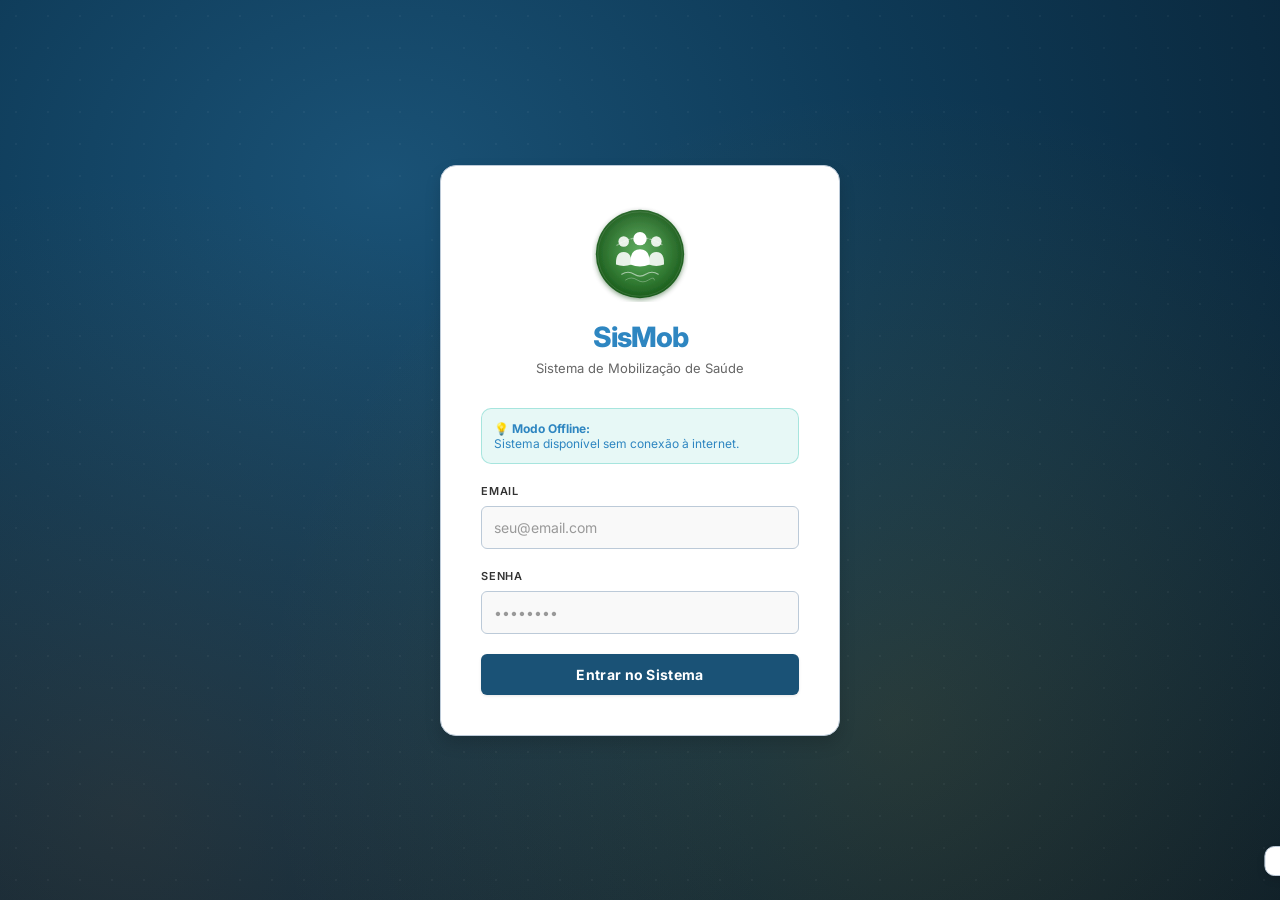
==== commit b81da362: "..." ====
--- a/index.html
+++ b/index.html
@@ -5,1232 +5,18 @@
 <meta name="viewport" content="width=device-width, initial-scale=1.0">
 <title>SisMob — Sistema de Mobilização de Saúde</title>
 <link href="https://fonts.googleapis.com/css2?family=Inter:wght@300;400;500;600;700;800&family=JetBrains+Mono:wght@400;500&display=swap" rel="stylesheet">
-<link rel="stylesheet" href="https://cdnjs.cloudflare.com/ajax/libs/leaflet/1.9.4/leaflet.min.css" />
-<script src="https://cdnjs.cloudflare.com/ajax/libs/leaflet/1.9.4/leaflet.min.js"></script>
+
+<!-- Chart.js carregado no arranque (usado no dashboard) -->
 <script src="https://cdn.jsdelivr.net/npm/chart.js@4.4.4/dist/chart.umd.min.js"></script>
-<script src="https://cdnjs.cloudflare.com/ajax/libs/xlsx/0.18.5/xlsx.full.min.js"></script>
-<style>
-/* ═══════════════════════════════════════════════════════════
-   SISMOB — DESIGN SYSTEM MODERNO
-   Paleta: Violeta · Surf · Coral · Âmbar · Gradiente Premium
-   ═══════════════════════════════════════════════════════════ */
-@import url('https://fonts.googleapis.com/css2?family=Inter:wght@300;400;500;600;700;800&family=JetBrains+Mono:wght@400;500&display=swap');
-
-:root{
-  /* Primária — Violeta Vibrante */
-  --primary:#6366f1;
-  --primary-dark:#4f46e5;
-  --primary-light:#818cf8;
-  --primary-glow:rgba(99,102,241,.25);
-
-  /* Secundária — Surf/Verde-água */
-  --surf:#14b8a6;
-  --surf-dark:#0d9488;
-  --surf-light:#5eead4;
-
-  /* Acento — Coral/Rosa */
-  --coral:#f43f5e;
-  --coral-light:rgba(244,63,94,.15);
-
-  /* Destaque — Âmbar */
-  --amber:#f59e0b;
-  --amber-light:rgba(245,158,11,.15);
-
-  /* Backgrounds */
-  --bg:linear-gradient(160deg,#f8faff 0%,#f0f4ff 50%,#faf5ff 100%);
-  --bg-solid:#f4f6ff;
-  --bg2:#ffffff;
-  --bg3:#f1f5ff;
-  --card:rgba(255,255,255,0.82);
-  --card-solid:#ffffff;
-  --border:rgba(99,102,241,.14);
-  --border-solid:#e0e3f8;
-
-  /* Texto */
-  --text:#1e1b4b;
-  --text2:#4a5175;
-  --text3:#9496b0;
-
-  /* Sidebar */
-  --sidebar-bg:linear-gradient(180deg,#1e1b4b 0%,#2d2a5e 50%,#312e81 100%);
-  --sidebar-item:#c4c6e7;
-  --sidebar-active:#ffffff;
-
-  /* Legado mapeado */
-  --accent:var(--primary);
-  --accent2:var(--surf);
-  --accent3:var(--amber);
-  --danger:var(--coral);
-  --green:var(--surf);
-  --purple:var(--primary);
-  --gold:var(--amber);
-  --blue-gov:var(--primary-dark);
-  --red-gov:var(--coral);
-
-  --radius:14px;
-  --radius-sm:8px;
-  --radius-lg:20px;
-  --transition:all 0.28s cubic-bezier(.4,0,.2,1);
-  --shadow-sm:0 2px 8px rgba(99,102,241,.1);
-  --shadow-md:0 8px 24px rgba(99,102,241,.18);
-  --shadow-lg:0 16px 48px rgba(99,102,241,.22);
-  --shadow-xl:0 24px 64px rgba(99,102,241,.28);
-}
-
-/* ── RESET & BASE ── */
-*{margin:0;padding:0;box-sizing:border-box}
-body{
-  font-family:'Inter',sans-serif;
-  background:var(--bg-solid);
-  background-image:linear-gradient(160deg,#f8faff 0%,#f0f4ff 50%,#faf5ff 100%);
-  color:var(--text);
-  min-height:100vh;
-  overflow-x:hidden;
-}
-
-/* ── SCROLLBAR ── */
-::-webkit-scrollbar{width:5px;height:5px}
-::-webkit-scrollbar-track{background:transparent}
-::-webkit-scrollbar-thumb{background:var(--primary);border-radius:10px;opacity:.6}
-::-webkit-scrollbar-thumb:hover{background:var(--primary-dark)}
-
-/* ── DB STATUS ── */
-.db-status{
-  position:fixed;top:14px;right:18px;z-index:200;
-  display:flex;align-items:center;gap:6px;
-  background:rgba(255,255,255,.9);
-  backdrop-filter:blur(16px);
-  border:1px solid var(--border-solid);
-  border-radius:20px;padding:6px 14px;
-  font-size:11px;font-family:'JetBrains Mono',monospace;
-  box-shadow:var(--shadow-sm);
-  transition:var(--transition);
-  color:var(--text2);
-}
-.db-status:hover{transform:translateY(-2px);box-shadow:var(--shadow-md)}
-.db-dot{width:8px;height:8px;border-radius:50%;background:var(--text3);transition:var(--transition)}
-.db-dot.online{background:var(--surf);box-shadow:0 0 8px var(--surf);animation:pulse 2s infinite}
-.db-dot.offline{background:var(--amber);box-shadow:0 0 8px var(--amber)}
-.db-dot.error{background:var(--coral);animation:pulse 1s infinite}
-
-/* ── LOGIN SCREEN ── */
-#loginScreen{
-  display:flex;align-items:center;justify-content:center;
-  min-height:100vh;position:relative;overflow:hidden;
-  background:linear-gradient(135deg,#1e1b4b 0%,#312e81 40%,#4c1d95 70%,#2d1b69 100%);
-}
-#loginScreen::before{
-  content:'';position:absolute;inset:0;
-  background:
-    radial-gradient(ellipse 60% 50% at 20% 20%,rgba(99,102,241,.3) 0%,transparent 60%),
-    radial-gradient(ellipse 50% 60% at 80% 80%,rgba(20,184,166,.2) 0%,transparent 60%);
-}
-#loginScreen::after{
-  content:'';position:absolute;inset:0;
-  background:url("data:image/svg+xml,%3Csvg xmlns='http://www.w3.org/2000/svg' width='400' height='400'%3E%3Cfilter id='n'%3E%3CfeTurbulence type='fractalNoise' baseFrequency='0.9' numOctaves='4' stitchTiles='stitch'/%3E%3CfeColorMatrix type='saturate' values='0'/%3E%3C/filter%3E%3Crect width='400' height='400' filter='url(%23n)' opacity='0.04'/%3E%3C/svg%3E");
-  pointer-events:none;
-}
-.login-card{
-  background:rgba(255,255,255,.1);
-  backdrop-filter:blur(24px);
-  -webkit-backdrop-filter:blur(24px);
-  border:1px solid rgba(255,255,255,.2);
-  border-radius:24px;
-  padding:48px 44px;
-  width:100%;max-width:440px;
-  position:relative;z-index:1;
-  box-shadow:0 32px 64px rgba(0,0,0,.4),inset 0 1px 0 rgba(255,255,255,.2);
-}
-.login-logo{text-align:center;margin-bottom:36px}
-.login-logo-icon{
-  width:72px;height:72px;border-radius:50%;
-  background:linear-gradient(135deg,var(--primary),var(--primary-dark));
-  display:flex;align-items:center;justify-content:center;
-  margin:0 auto 16px;
-  box-shadow:0 0 32px rgba(99,102,241,.5),0 8px 24px rgba(0,0,0,.3);
-  font-size:30px;
-}
-.login-logo .mark{
-  font-size:32px;font-weight:800;
-  color:#ffffff;letter-spacing:-1px;
-}
-.login-logo p{color:rgba(255,255,255,.7);font-size:13px;margin-top:6px;font-weight:400}
-.form-group{margin-bottom:20px}
-.form-group label{
-  display:block;font-size:11px;font-weight:600;
-  color:rgba(255,255,255,.8);margin-bottom:8px;
-  text-transform:uppercase;letter-spacing:.8px;
-}
-.form-group input{
-  width:100%;
-  background:rgba(255,255,255,.12);
-  border:1px solid rgba(255,255,255,.25);
-  border-radius:12px;padding:13px 16px;
-  color:#ffffff;
-  font-family:'Inter',sans-serif;font-size:14px;
-  transition:var(--transition);
-}
-.form-group input::placeholder{color:rgba(255,255,255,.45)}
-.form-group input:focus{
-  outline:none;
-  border-color:rgba(255,255,255,.6);
-  background:rgba(255,255,255,.18);
-  box-shadow:0 0 0 3px rgba(99,102,241,.3);
-}
-.btn-primary{
-  width:100%;
-  background:linear-gradient(135deg,var(--primary),var(--primary-dark));
-  border:none;border-radius:12px;
-  padding:15px;color:#ffffff;
-  font-family:'Inter',sans-serif;font-weight:700;font-size:15px;
-  cursor:pointer;transition:var(--transition);
-  box-shadow:0 8px 24px rgba(99,102,241,.45);
-  letter-spacing:.3px;
-}
-.btn-primary:hover{transform:translateY(-2px);box-shadow:0 12px 32px rgba(99,102,241,.6)}
-.btn-primary:active{transform:scale(.97);box-shadow:0 4px 12px rgba(99,102,241,.4)}
-.login-error{color:#fca5a5;font-size:13px;text-align:center;margin-top:12px;display:none}
-
-/* ── APP SHELL ── */
-#appShell{display:none;height:100vh;overflow:hidden}
-.layout{display:flex;height:100vh}
-
-/* ── SIDEBAR ── */
-.sidebar{
-  width:260px;
-  background:linear-gradient(180deg,#1e1b4b 0%,#2d2a5e 50%,#312e81 100%);
-  display:flex;flex-direction:column;flex-shrink:0;
-  overflow-y:auto;
-  box-shadow:4px 0 24px rgba(0,0,0,.25);
-  position:relative;z-index:10;
-}
-.sidebar-header{
-  padding:28px 20px 22px;
-  border-bottom:1px solid rgba(255,255,255,.08);
-}
-.sidebar-logo-wrap{display:flex;align-items:center;gap:12px}
-.sidebar-logo-icon{
-  width:40px;height:40px;border-radius:12px;
-  background:linear-gradient(135deg,var(--primary),var(--primary-dark));
-  display:flex;align-items:center;justify-content:center;
-  font-size:18px;
-  box-shadow:0 4px 12px rgba(99,102,241,.4);
-  flex-shrink:0;
-}
-.sidebar-logo{font-size:20px;font-weight:800;color:#ffffff;letter-spacing:-.5px}
-.sidebar-role{font-size:10px;color:rgba(255,255,255,.45);font-family:'JetBrains Mono',monospace;margin-top:1px}
-.sidebar-user{
-  padding:16px 20px;
-  border-bottom:1px solid rgba(255,255,255,.06);
-  display:flex;align-items:center;gap:12px;
-}
-.sidebar-avatar{
-  width:36px;height:36px;border-radius:50%;
-  background:linear-gradient(135deg,var(--surf),var(--surf-dark));
-  display:flex;align-items:center;justify-content:center;
-  font-size:14px;font-weight:700;color:#fff;
-  flex-shrink:0;
-}
-.sidebar-user .uname{font-weight:600;font-size:13px;color:#ffffff}
-.sidebar-user .ucord{font-size:11px;color:var(--surf-light);margin-top:1px}
-nav{flex:1;padding:12px 8px}
-.nav-section{
-  padding:10px 14px 6px;
-  font-size:10px;font-weight:700;
-  color:rgba(255,255,255,.3);
-  text-transform:uppercase;letter-spacing:1.5px;
-}
-.nav-item{
-  display:flex;align-items:center;gap:10px;
-  padding:11px 14px;cursor:pointer;
-  transition:var(--transition);
-  font-size:13px;font-weight:500;
-  color:rgba(255,255,255,.6);
-  border-radius:10px;margin:2px 0;
-  position:relative;
-}
-.nav-item:hover{
-  background:rgba(255,255,255,.1);
-  color:#ffffff;
-  padding-left:18px;
-}
-.nav-item.active{
-  background:linear-gradient(135deg,rgba(99,102,241,.35),rgba(20,184,166,.2));
-  color:#ffffff;
-  font-weight:700;
-  box-shadow:0 4px 16px rgba(99,102,241,.25);
-}
-.nav-item.active::before{
-  content:'';position:absolute;left:0;top:20%;bottom:20%;
-  width:3px;
-  background:linear-gradient(180deg,var(--primary-light),var(--surf));
-  border-radius:0 4px 4px 0;
-}
-.nav-item svg{width:16px;height:16px;flex-shrink:0;opacity:.85}
-.nav-item.active svg{opacity:1}
-.nav-item:active{transform:scale(.96)}
-.sidebar-footer{padding:14px 8px;border-top:1px solid rgba(255,255,255,.06)}
-.btn-logout{
-  width:100%;
-  background:rgba(244,63,94,.1);
-  border:1px solid rgba(244,63,94,.25);
-  border-radius:10px;padding:10px;
-  color:rgba(255,255,255,.6);
-  font-family:'Inter',sans-serif;font-size:13px;
-  cursor:pointer;transition:var(--transition);
-}
-.btn-logout:hover{
-  background:rgba(244,63,94,.2);
-  border-color:var(--coral);
-  color:#fff;
-}
-
-/* ── MAIN AREA ── */
-.main{
-  flex:1;overflow-y:auto;
-  background:#f4f6ff;
-  background-image:linear-gradient(160deg,#f8faff 0%,#f0f4ff 55%,#faf5ff 100%);
-}
-
-/* ── PAGES ── */
-.page{
-  display:none;padding:32px;
-  animation:pageEnter .4s cubic-bezier(.4,0,.2,1) forwards;
-}
-.page.active{display:block}
-@keyframes pageEnter{from{opacity:0;transform:translateY(14px)}to{opacity:1;transform:none}}
-@keyframes fadeIn{from{opacity:0;transform:translateY(8px)}to{opacity:1;transform:none}}
-@keyframes slideInRight{from{opacity:0;transform:translateX(-16px)}to{opacity:1;transform:none}}
-@keyframes slideInLeft{from{opacity:0;transform:translateX(20px)}to{opacity:1;transform:none}}
-@keyframes slideInDown{from{opacity:0;transform:translateY(-10px)}to{opacity:1;transform:none}}
-@keyframes fadeInScale{from{opacity:0;transform:scale(.94)}to{opacity:1;transform:scale(1)}}
-@keyframes pulse{0%,100%{opacity:1}50%{opacity:.5}}
-@keyframes spin{to{transform:rotate(360deg)}}
-@keyframes shimmer{0%{background-position:-200px 0}100%{background-position:200px 0}}
-
-.page-header{margin-bottom:28px}
-.page-title{
-  font-size:26px;font-weight:800;
-  letter-spacing:-.6px;
-  background:linear-gradient(135deg,var(--primary),var(--primary-dark));
-  -webkit-background-clip:text;-webkit-text-fill-color:transparent;
-}
-.page-subtitle{color:var(--text2);font-size:13px;margin-top:5px;font-weight:400}
-
-/* ── STAT CARDS ── */
-.stats-grid{display:grid;grid-template-columns:repeat(auto-fit,minmax(190px,1fr));gap:16px;margin-bottom:28px}
-.stat-card{
-  background:rgba(255,255,255,.82);
-  backdrop-filter:blur(20px);
-  border:1px solid var(--border-solid);
-  border-radius:var(--radius);
-  padding:22px;position:relative;overflow:hidden;
-  transition:var(--transition);
-  box-shadow:var(--shadow-sm);
-}
-.stat-card:hover{
-  transform:translateY(-4px);
-  box-shadow:var(--shadow-lg);
-  border-color:rgba(99,102,241,.3);
-}
-.stat-card::before{
-  content:'';position:absolute;
-  top:0;left:0;right:0;height:3px;
-}
-.stat-card.green::before{background:linear-gradient(90deg,var(--surf),var(--surf-light))}
-.stat-card.blue::before{background:linear-gradient(90deg,var(--primary),var(--primary-light))}
-.stat-card.amber::before{background:linear-gradient(90deg,var(--amber),#fcd34d)}
-.stat-card.purple::before{background:linear-gradient(90deg,var(--coral),#fb7185)}
-.stat-card::after{
-  content:'';position:absolute;
-  top:-20px;right:-20px;width:90px;height:90px;
-  border-radius:50%;opacity:.08;
-}
-.stat-card.green::after{background:var(--surf)}
-.stat-card.blue::after{background:var(--primary)}
-.stat-card.amber::after{background:var(--amber)}
-.stat-card.purple::after{background:var(--coral)}
-.stat-value{
-  font-size:34px;font-weight:800;font-family:'JetBrains Mono',monospace;
-  line-height:1;letter-spacing:-.5px;
-}
-.stat-card.green .stat-value{color:var(--surf-dark)}
-.stat-card.blue .stat-value{color:var(--primary)}
-.stat-card.amber .stat-value{color:var(--amber)}
-.stat-card.purple .stat-value{color:var(--coral)}
-.stat-label{color:var(--text2);font-size:12px;margin-top:7px;font-weight:500}
-.stat-icon{position:absolute;top:18px;right:18px;font-size:22px;opacity:.35}
-
-/* ── CARDS ── */
-.card{
-  background:rgba(255,255,255,.82);
-  backdrop-filter:blur(20px);
-  border:1px solid var(--border-solid);
-  border-radius:var(--radius);
-  padding:24px;margin-bottom:20px;
-  transition:var(--transition);
-  box-shadow:var(--shadow-sm);
-}
-.card:hover{
-  border-color:rgba(99,102,241,.25);
-  box-shadow:var(--shadow-md);
-}
-.card-title{
-  font-size:15px;font-weight:700;
-  margin-bottom:18px;
-  display:flex;align-items:center;gap:8px;
-  color:var(--text);
-}
-.card-title .dot{
-  width:8px;height:8px;border-radius:50%;
-  background:linear-gradient(135deg,var(--primary),var(--surf));
-  flex-shrink:0;
-  box-shadow:0 0 6px var(--primary-glow);
-}
-
-/* ── BUTTONS ── */
-.btn{
-  padding:10px 20px;border-radius:var(--radius-sm);border:none;
-  cursor:pointer;font-family:'Inter',sans-serif;
-  font-size:13px;font-weight:600;
-  transition:var(--transition);
-  display:inline-flex;align-items:center;gap:7px;
-  position:relative;letter-spacing:.15px;
-  user-select:none;
-}
-.btn:active{transform:scale(.95)}
-.btn:disabled{opacity:.4;cursor:not-allowed;transform:none!important}
-
-.btn-accent{
-  background:linear-gradient(135deg,var(--primary),var(--primary-dark));
-  color:#ffffff;
-  box-shadow:0 4px 14px var(--primary-glow);
-}
-.btn-accent:hover{
-  transform:translateY(-2px);
-  box-shadow:0 8px 24px rgba(99,102,241,.45);
-  background:linear-gradient(135deg,#7577f5,var(--primary));
-}
-.btn-accent:active{
-  background:linear-gradient(135deg,#f43f5e,#e91e63)!important;
-  box-shadow:0 0 0 4px rgba(244,63,94,.3),0 6px 20px rgba(244,63,94,.4)!important;
-  transform:scale(.96)!important;
-}
-.btn-save-pulse:active{animation:savePulse .45s ease!important}
-@keyframes savePulse{
-  0%{box-shadow:0 0 0 0 rgba(244,63,94,.7)}
-  50%{box-shadow:0 0 0 14px rgba(244,63,94,0);background:linear-gradient(135deg,#f43f5e,#e91e63)}
-  100%{box-shadow:0 0 0 0 rgba(244,63,94,0)}
-}
-
-.btn-outline{
-  background:rgba(255,255,255,.7);
-  backdrop-filter:blur(8px);
-  border:1.5px solid var(--border-solid);
-  color:var(--text2);
-}
-.btn-outline:hover{border-color:var(--primary);color:var(--primary);background:rgba(99,102,241,.07)}
-.btn-outline:active,
-.btn-clear-pulse:active{
-  background:rgba(245,158,11,.15)!important;
-  border-color:var(--amber)!important;
-  color:var(--amber)!important;
-  box-shadow:0 0 0 3px rgba(245,158,11,.2)!important;
-  transform:scale(.96)!important;
-}
-
-.btn-danger{
-  background:rgba(244,63,94,.1);
-  border:1.5px solid rgba(244,63,94,.3);
-  color:var(--coral);
-}
-.btn-danger:hover{background:rgba(244,63,94,.2);border-color:var(--coral)}
-.btn-danger:active{background:rgba(244,63,94,.35)!important;color:#fff!important;transform:scale(.95)!important}
-
-.btn-green{
-  background:rgba(20,184,166,.1);
-  border:1.5px solid rgba(20,184,166,.3);
-  color:var(--surf-dark);
-}
-.btn-green:hover{background:rgba(20,184,166,.2);border-color:var(--surf)}
-.btn-green:active{background:rgba(20,184,166,.35)!important;color:#fff!important;transform:scale(.95)!important}
-
-.btn-blue{
-  background:rgba(99,102,241,.1);
-  border:1.5px solid rgba(99,102,241,.3);
-  color:var(--primary);
-}
-.btn-blue:hover{background:rgba(99,102,241,.2);border-color:var(--primary)}
-.btn-blue:active{background:rgba(99,102,241,.4)!important;color:#fff!important;transform:scale(.95)!important}
-
-/* ── FORMS ── */
-.form-grid{display:grid;grid-template-columns:repeat(auto-fit,minmax(200px,1fr));gap:16px}
-.form-field{display:flex;flex-direction:column;gap:6px}
-.form-field label{
-  font-size:11px;font-weight:700;
-  color:var(--text2);
-  text-transform:uppercase;letter-spacing:.7px;
-}
-.form-field input,.form-field select,.form-field textarea{
-  background:rgba(255,255,255,.85);
-  border:1.5px solid var(--border-solid);
-  border-radius:var(--radius-sm);
-  padding:10px 14px;
-  color:var(--text);
-  font-family:'Inter',sans-serif;font-size:13px;
-  transition:var(--transition);
-  width:100%;min-width:0;
-}
-.form-field input:focus,.form-field select:focus,.form-field textarea:focus{
-  outline:none;
-  border-color:var(--primary);
-  box-shadow:0 0 0 3px var(--primary-glow);
-  transform:translateY(-1px);
-  background:#ffffff;
-}
-.form-field input[type=number]{font-family:'JetBrains Mono',monospace}
-
-/* ── TABLES ── */
-.table-wrap{
-  overflow-x:auto;border-radius:var(--radius);
-  border:1px solid var(--border-solid);
-  -webkit-overflow-scrolling:touch;
-  position:relative;
-  box-shadow:var(--shadow-sm);
-}
-.table-wrap::after{
-  content:'← Deslize →';position:absolute;
-  bottom:8px;right:8px;
-  background:rgba(99,102,241,.9);color:#fff;
-  padding:4px 10px;border-radius:6px;
-  font-size:10px;font-weight:600;
-  pointer-events:none;opacity:0;transition:opacity .3s;
-}
-.table-wrap:hover::after{opacity:1}
-table{width:100%;border-collapse:collapse;font-size:12px}
-thead th{
-  background:rgba(99,102,241,.06);
-  padding:11px 14px;text-align:left;
-  font-size:10px;font-weight:700;
-  color:var(--primary);
-  text-transform:uppercase;letter-spacing:.7px;
-  white-space:nowrap;
-  border-bottom:2px solid rgba(99,102,241,.12);
-}
-tbody tr{border-bottom:1px solid rgba(99,102,241,.06);transition:var(--transition)}
-tbody tr:nth-child(even){background:rgba(99,102,241,.025)}
-tbody tr:hover{background:rgba(99,102,241,.07)}
-tbody td{padding:11px 14px;color:var(--text2)}
-.badge{padding:4px 10px;border-radius:20px;font-size:10px;font-weight:700}
-.badge-admin{
-  background:rgba(99,102,241,.15);
-  color:var(--primary);
-  border:1px solid rgba(99,102,241,.25);
-}
-.badge-sup{
-  background:rgba(20,184,166,.12);
-  color:var(--surf-dark);
-  border:1px solid rgba(20,184,166,.25);
-}
-
-/* ── FICHA TABLE ── */
-.ficha-table{width:100%;border-collapse:collapse;table-layout:auto}
-.ficha-table th{
-  background:rgba(99,102,241,.07);
-  padding:8px 8px;font-size:10px;font-weight:700;
-  color:var(--primary);text-align:center;
-  border:1px solid rgba(99,102,241,.1);
-  min-width:46px;white-space:nowrap;
-}
-.ficha-table th.loc{min-width:140px;text-align:left;padding-left:12px}
-.ficha-table td{border:1px solid rgba(99,102,241,.08);padding:2px}
-.ficha-table td.loc-cell{
-  padding:9px 12px;font-size:11px;
-  color:var(--text2);font-weight:600;
-  white-space:nowrap;
-  background:rgba(99,102,241,.04);
-}
-.ficha-table td.total-cell{
-  background:rgba(99,102,241,.1);text-align:center;
-  padding:7px;font-family:'JetBrains Mono',monospace;
-  font-size:11px;color:var(--primary);font-weight:700;
-}
-.ficha-table td.subtotal-cell{
-  background:rgba(20,184,166,.1);text-align:center;
-  padding:7px;font-family:'JetBrains Mono',monospace;
-  font-size:11px;color:var(--surf-dark);font-weight:700;
-}
-.num-input{
-  width:100%;background:transparent;border:none;
-  text-align:center;color:var(--text);
-  font-family:'JetBrains Mono',monospace;
-  font-size:11px;padding:6px 2px;outline:none;min-width:40px;
-}
-.num-input:focus{background:rgba(99,102,241,.08);border-radius:4px}
-.ficha-total-row td{
-  background:rgba(99,102,241,.12);
-  padding:9px 10px;font-family:'JetBrains Mono',monospace;
-  font-size:12px;font-weight:800;
-  color:var(--primary);border:1px solid rgba(99,102,241,.15);
-}
-.ficha-sub-row td{
-  background:rgba(20,184,166,.1);
-  padding:7px 10px;font-family:'JetBrains Mono',monospace;
-  font-size:11px;font-weight:700;
-  color:var(--surf-dark);border:1px solid rgba(20,184,166,.15);
-}
-.table-responsive{overflow-x:auto;-webkit-overflow-scrolling:touch;margin:0 -16px;padding:0 16px}
-
-/* ── SUMMARY BOXES ── */
-.summary-boxes{display:grid;grid-template-columns:repeat(auto-fit,minmax(160px,1fr));gap:12px;margin:16px 0}
-.sbox{
-  background:rgba(255,255,255,.8);
-  backdrop-filter:blur(16px);
-  border:1px solid var(--border-solid);
-  border-radius:var(--radius);
-  padding:16px;text-align:center;
-  transition:var(--transition);
-  box-shadow:var(--shadow-sm);
-}
-.sbox:hover{transform:translateY(-2px);box-shadow:var(--shadow-md)}
-.sbox .sv{font-size:28px;font-weight:800;font-family:'JetBrains Mono',monospace;line-height:1}
-.sbox .sl{font-size:11px;color:var(--text3);margin-top:5px;font-weight:500}
-.sbox.accent .sv{color:var(--primary)}
-.sbox.blue .sv{color:var(--surf-dark)}
-.sbox.amber .sv{color:var(--amber)}
-.sbox.green .sv{color:var(--surf-dark)}
-
-/* ── CHARTS ── */
-.charts-grid{display:grid;grid-template-columns:repeat(auto-fit,minmax(300px,1fr));gap:20px}
-.chart-card{
-  background:rgba(255,255,255,.82);
-  backdrop-filter:blur(20px);
-  border:1px solid var(--border-solid);
-  border-radius:var(--radius);padding:24px;
-  box-shadow:var(--shadow-sm);
-  transition:var(--transition);
-}
-.chart-card:hover{box-shadow:var(--shadow-md)}
-.chart-title{font-size:14px;font-weight:700;margin-bottom:16px;color:var(--text2)}
-
-/* ── TABS ── */
-.tabs{
-  display:flex;gap:4px;margin-bottom:24px;
-  background:rgba(99,102,241,.07);
-  border:1px solid rgba(99,102,241,.12);
-  border-radius:12px;padding:4px;
-  width:fit-content;flex-wrap:wrap;
-}
-.tab{
-  padding:9px 20px;border-radius:8px;
-  cursor:pointer;font-size:13px;font-weight:600;
-  color:var(--text2);transition:var(--transition);
-  white-space:nowrap;
-}
-.tab.active{
-  background:linear-gradient(135deg,var(--primary),var(--primary-dark))!important;
-  color:#ffffff!important;
-  box-shadow:0 4px 14px rgba(99,102,241,.45)!important;
-}
-.tab:hover:not(.active){color:var(--primary);background:rgba(99,102,241,.1)}
-.tab:active:not(.active){transform:scale(.96)}
-
-/* ── PROGRESS BAR ── */
-.progress-bar-container{
-  height:7px;background:rgba(99,102,241,.1);
-  border-radius:10px;overflow:hidden;
-}
-.progress-bar{
-  height:100%;
-  background:linear-gradient(90deg,var(--primary),var(--surf));
-  border-radius:10px;transition:width .6s cubic-bezier(.4,0,.2,1);
-}
-
-/* ── LEAFLET ── */
-.leaflet-control-zoom-in,.leaflet-control-zoom-out{
-  background-color:#ffffff!important;
-  border:1px solid var(--border-solid)!important;
-  color:var(--text)!important;font-weight:700!important;
-  border-radius:8px!important;
-}
-.leaflet-control-zoom-in:hover,.leaflet-control-zoom-out:hover{
-  background-color:var(--primary)!important;color:#fff!important;
-}
-.leaflet-popup-content-wrapper{
-  background-color:#ffffff!important;
-  border:1px solid var(--border-solid)!important;
-  border-radius:12px!important;
-  box-shadow:var(--shadow-lg)!important;
-}
-.leaflet-popup-content{color:var(--text)!important}
-.leaflet-popup-tip{background-color:#ffffff!important}
-
-/* ── MAP ── */
-.map-container{
-  width:100%;height:600px;
-  border-radius:var(--radius);overflow:hidden;
-  margin-bottom:20px;
-  border:1px solid var(--border-solid);
-  box-shadow:var(--shadow-md);
-}
-.leaflet-container{font-family:'Inter',sans-serif}
-.map-legend{
-  position:absolute;bottom:20px;right:20px;
-  background:rgba(255,255,255,.9);
-  backdrop-filter:blur(16px);
-  border:1px solid var(--border-solid);
-  border-radius:12px;padding:16px;
-  z-index:400;box-shadow:var(--shadow-md);
-}
-.map-legend-title{font-size:11px;font-weight:700;color:var(--text);margin-bottom:10px;text-transform:uppercase;letter-spacing:.5px}
-.map-legend-item{font-size:11px;color:var(--text2);margin:6px 0;display:flex;align-items:center;gap:8px}
-.map-legend-color{width:16px;height:16px;border-radius:4px;flex-shrink:0}
-.neighborhood-popup{font-family:'Inter',sans-serif}
-.neighborhood-popup-title{font-size:13px;font-weight:700;color:var(--text);margin-bottom:8px}
-.neighborhood-popup-stat{font-size:11px;color:var(--text2);margin:4px 0;display:flex;justify-content:space-between;gap:8px}
-
-/* ── PRESENCE PANEL ── */
-.presence-panel{
-  background:rgba(255,255,255,.82);
-  backdrop-filter:blur(20px);
-  border:1px solid var(--border-solid);
-  border-radius:var(--radius);
-  padding:20px 24px;margin-bottom:20px;
-  box-shadow:var(--shadow-sm);
-}
-.presence-title{
-  font-size:14px;font-weight:700;color:var(--text);
-  display:flex;align-items:center;gap:8px;margin-bottom:14px;
-}
-.presence-list{display:flex;flex-wrap:wrap;gap:10px}
-.presence-user{
-  display:flex;align-items:center;gap:8px;
-  background:rgba(99,102,241,.06);
-  border:1px solid rgba(99,102,241,.12);
-  border-radius:10px;padding:8px 12px;
-  font-size:12px;font-weight:600;color:var(--text);
-  transition:var(--transition);
-  position:relative;
-}
-.presence-user:hover{background:rgba(99,102,241,.12);transform:translateY(-2px);box-shadow:var(--shadow-sm)}
-.presence-user.active-typing{
-  border-color:rgba(20,184,166,.4);
-  background:rgba(20,184,166,.07);
-}
-.presence-dot{
-  width:9px;height:9px;border-radius:50%;
-  background:var(--surf);
-  box-shadow:0 0 8px var(--surf);
-  animation:pulse 2s infinite;
-  flex-shrink:0;
-}
-.presence-dot.typing{
-  background:var(--amber);
-  box-shadow:0 0 8px var(--amber);
-}
-.presence-avatar{
-  width:28px;height:28px;border-radius:50%;
-  background:linear-gradient(135deg,var(--primary),var(--primary-dark));
-  display:flex;align-items:center;justify-content:center;
-  font-size:11px;font-weight:700;color:#fff;flex-shrink:0;
-  overflow:hidden;
-}
-.presence-avatar img{width:100%;height:100%;object-fit:cover}
-.presence-meta{font-size:10px;color:var(--text3);font-weight:400;margin-top:1px}
-.presence-badge{
-  font-size:9px;font-weight:700;text-transform:uppercase;letter-spacing:.5px;
-  padding:2px 6px;border-radius:4px;
-  background:rgba(20,184,166,.15);color:var(--surf-dark);
-  margin-top:2px;display:inline-block;
-}
-.presence-badge.typing{background:rgba(245,158,11,.15);color:var(--amber)}
-.presence-empty{
-  font-size:12px;color:var(--text3);
-  padding:8px 0;
-}
-/* ── PROFILE PICTURE ── */
-.avatar-upload-wrap{
-  display:flex;flex-direction:column;align-items:center;gap:10px;
-  margin-bottom:20px;
-}
-.avatar-large{
-  width:88px;height:88px;border-radius:50%;
-  background:linear-gradient(135deg,var(--primary),var(--surf));
-  display:flex;align-items:center;justify-content:center;
-  font-size:32px;font-weight:700;color:#fff;
-  cursor:pointer;position:relative;overflow:hidden;
-  box-shadow:0 0 0 3px rgba(99,102,241,.2),var(--shadow-md);
-  transition:var(--transition);
-  flex-shrink:0;
-}
-.avatar-large:hover{box-shadow:0 0 0 4px rgba(99,102,241,.4),var(--shadow-lg)}
-.avatar-large img{width:100%;height:100%;object-fit:cover;position:absolute;inset:0}
-.avatar-large .avatar-overlay{
-  position:absolute;inset:0;background:rgba(0,0,0,.45);
-  display:flex;align-items:center;justify-content:center;
-  opacity:0;transition:var(--transition);
-  font-size:18px;
-}
-.avatar-large:hover .avatar-overlay{opacity:1}
-.avatar-upload-hint{font-size:11px;color:var(--text3);text-align:center}
-/* sidebar avatar with photo */
-.sidebar-avatar img{width:100%;height:100%;object-fit:cover;border-radius:50%}
-/* ── PRINT ── */
-.print-area{display:none}
-@media print{
-  body>*{display:none!important}
-  .print-area{display:block!important;background:#fff;color:#000;font-family:Arial,sans-serif;padding:30px;font-size:12px;max-width:100%}
-  .print-area h1{font-size:22px;border-bottom:3px solid #6366f1;padding-bottom:10px;margin-bottom:20px;color:#6366f1;text-align:center}
-  .print-area h2{font-size:16px;margin:20px 0 12px;border-bottom:2px solid #14b8a6;padding-bottom:6px;color:#312e81;background:#f0f4ff;padding:8px 12px;border-radius:6px}
-  .print-area h3{font-size:14px;margin:16px 0 8px;color:#4a5175;font-weight:600}
-  .print-area table{width:100%;border-collapse:collapse;font-size:11px;margin-bottom:20px;page-break-inside:auto}
-  .print-area tr{page-break-inside:avoid;page-break-after:auto}
-  .print-area th,.print-area td{border:1px solid #e0e3f8;padding:8px 10px;text-align:left}
-  .print-area th{background:#f0f4ff;font-weight:700;color:#1e1b4b;text-transform:uppercase;font-size:10px;letter-spacing:.5px}
-  .print-area td{color:#4a5175}
-  .print-area .pstat{display:inline-block;margin:8px 20px 8px 0;font-size:14px;padding:12px 16px;background:#f0f4ff;border-radius:8px;border-left:4px solid #6366f1}
-  .print-area .pstat b{font-size:20px;font-weight:700;color:#6366f1;display:block;margin-bottom:4px}
-  .print-area .pstat span{color:#4a5175;font-size:11px;text-transform:uppercase;letter-spacing:.5px}
-  .print-area .summary-section{margin:20px 0;padding:15px;background:#f0f4ff;border-radius:8px;border:2px solid #e0e3f8}
-  .print-area .footer-print{margin-top:30px;padding-top:15px;border-top:2px solid #e0e3f8;text-align:center;font-size:10px;color:#9496b0}
-  @page{margin:1.5cm;size:A4}
-}
-
-/* ── MOBILE HEADER ── */
-.mobile-header{
-  display:none;
-  background:linear-gradient(135deg,#1e1b4b,#312e81);
-  border-bottom:1px solid rgba(255,255,255,.1);
-  padding:14px 20px;
-  align-items:center;justify-content:space-between;
-  position:sticky;top:0;z-index:100;
-  box-shadow:0 4px 16px rgba(0,0,0,.2);
-}
-.hamburger{background:none;border:none;color:#ffffff;cursor:pointer;font-size:20px}
-.sidebar-overlay{display:none;position:fixed;inset:0;background:rgba(0,0,0,.65);z-index:90}
-
-/* ── TOAST ── */
-.toast{
-  position:fixed;bottom:24px;right:24px;
-  background:rgba(255,255,255,.95);
-  backdrop-filter:blur(20px);
-  border:1px solid var(--border-solid);
-  border-radius:12px;padding:14px 20px;
-  font-size:13px;z-index:1000;
-  transform:translateX(120%);
-  transition:var(--transition);
-  max-width:320px;
-  box-shadow:var(--shadow-xl);
-  color:var(--text);
-}
-.toast.show{transform:none;animation:slideInLeft .4s cubic-bezier(.4,0,.2,1)}
-.toast.success{border-color:var(--surf);color:var(--surf-dark);background:rgba(20,184,166,.06)}
-.toast.error{border-color:var(--coral);color:var(--coral);background:rgba(244,63,94,.06)}
-.toast.info{border-color:var(--primary);color:var(--primary);background:rgba(99,102,241,.06)}
-
-/* ── LOADING ── */
-.loading-overlay{
-  display:none;position:fixed;inset:0;
-  background:rgba(30,27,75,.88);
-  z-index:500;align-items:center;justify-content:center;
-  flex-direction:column;gap:16px;
-  backdrop-filter:blur(8px);
-  animation:fadeIn .2s ease;
-}
-.loading-overlay.show{display:flex}
-.spinner{
-  width:40px;height:40px;
-  border:3px solid rgba(255,255,255,.15);
-  border-top-color:var(--primary-light);
-  border-radius:50%;
-  animation:spin .8s linear infinite;
-  box-shadow:0 0 20px rgba(99,102,241,.4);
-}
-
-/* ── FAB ── */
-.fab{
-  display:none;position:fixed;
-  bottom:24px;right:24px;z-index:90;
-  width:56px;height:56px;border-radius:50%;
-  background:linear-gradient(135deg,var(--primary),var(--primary-dark));
-  border:none;color:#fff;font-size:28px;
-  cursor:pointer;align-items:center;justify-content:center;
-  box-shadow:0 8px 24px rgba(99,102,241,.5);
-  transition:var(--transition);
-}
-.fab:hover{transform:scale(1.08);box-shadow:0 12px 32px rgba(99,102,241,.6)}
-.fab:active{transform:scale(.93)}
-
-/* ── OFFLINE BANNER ── */
-.offline-banner{
-  display:none;position:fixed;
-  top:0;left:0;right:0;z-index:300;
-  background:linear-gradient(135deg,var(--amber),#f97316);
-  color:#fff;padding:12px 24px;
-  text-align:center;font-size:13px;font-weight:600;
-  gap:8px;align-items:center;justify-content:center;
-  box-shadow:0 4px 16px rgba(245,158,11,.4);
-}
-.offline-banner.show{display:flex}
-
-/* ── THEME TOGGLE ── */
-.theme-toggle{
-  position:fixed;top:12px;right:200px;z-index:200;
-  width:40px;height:40px;border-radius:50%;
-  background:rgba(255,255,255,.9);
-  backdrop-filter:blur(12px);
-  border:1px solid var(--border-solid);
-  cursor:pointer;display:flex;align-items:center;justify-content:center;
-  font-size:18px;
-  box-shadow:var(--shadow-sm);
-  transition:var(--transition);
-}
-.theme-toggle:hover{transform:scale(1.1);box-shadow:var(--shadow-md)}
-
-/* ── SEARCH ── */
-.search-global{
-  position:fixed;inset:0;z-index:300;
-  background:rgba(30,27,75,.7);
-  backdrop-filter:blur(8px);
-  display:none;align-items:flex-start;
-  justify-content:center;padding-top:100px;
-}
-.search-global.show{display:flex;animation:fadeIn .2s ease}
-.search-box{
-  background:rgba(255,255,255,.98);
-  border:1px solid var(--border-solid);
-  border-radius:16px;width:100%;max-width:600px;
-  box-shadow:var(--shadow-xl);
-  overflow:hidden;
-}
-.search-input-wrapper{
-  display:flex;align-items:center;
-  gap:12px;padding:16px 20px;
-  border-bottom:1px solid var(--border-solid);
-}
-.search-icon{font-size:18px;color:var(--text3)}
-.search-input-wrapper input{
-  flex:1;border:none;outline:none;
-  font-family:'Inter',sans-serif;font-size:15px;
-  color:var(--text);background:transparent;
-}
-.search-results{max-height:400px;overflow-y:auto;padding:8px}
-.search-result-item{
-  padding:12px 16px;border-radius:8px;
-  cursor:pointer;transition:var(--transition);
-  display:flex;align-items:center;gap:12px;
-}
-.search-result-item:hover{background:rgba(99,102,241,.08);color:var(--primary)}
-.search-shortcut{
-  position:fixed;top:20px;left:50%;transform:translateX(-50%);
-  background:rgba(255,255,255,.9);backdrop-filter:blur(12px);
-  border:1px solid var(--border-solid);border-radius:20px;
-  padding:6px 14px;font-size:11px;color:var(--text2);
-  pointer-events:none;z-index:100;white-space:nowrap;
-  box-shadow:var(--shadow-sm);
-}
-.search-shortcut kbd{
-  background:rgba(99,102,241,.1);
-  border:1px solid rgba(99,102,241,.2);
-  border-radius:4px;padding:2px 6px;
-  font-family:'JetBrains Mono',monospace;
-  font-size:10px;color:var(--primary);
-}
-
-/* ── INSIGHTS ── */
-.insight-card{
-  background:linear-gradient(135deg,rgba(255,255,255,.9),rgba(240,244,255,.8));
-  border:1px solid rgba(99,102,241,.15);
-  border-left:4px solid var(--primary);
-  border-radius:var(--radius);
-  padding:18px 20px;margin-bottom:14px;
-  display:flex;align-items:flex-start;gap:14px;
-  box-shadow:var(--shadow-sm);
-  animation:slideInRight .4s ease;
-}
-.insight-card.warning{border-left-color:var(--amber)}
-.insight-card.success{border-left-color:var(--surf)}
-.insight-card.danger{border-left-color:var(--coral)}
-.insight-icon{font-size:24px;flex-shrink:0}
-.insight-title{font-size:12px;font-weight:700;color:var(--text);text-transform:uppercase;letter-spacing:.5px}
-.insight-text{font-size:15px;font-weight:600;color:var(--primary);margin-top:3px}
-.insight-card.warning .insight-text{color:var(--amber)}
-.insight-card.success .insight-text{color:var(--surf-dark)}
-.insight-card.danger .insight-text{color:var(--coral)}
-
-/* ── RANKING ── */
-.ranking-item{
-  display:flex;align-items:center;gap:14px;
-  padding:12px;border-radius:10px;
-  margin-bottom:8px;
-  background:rgba(99,102,241,.04);
-  border:1px solid rgba(99,102,241,.06);
-  transition:var(--transition);
-}
-.ranking-item:hover{background:rgba(99,102,241,.09);transform:translateX(4px)}
-.ranking-position{
-  width:32px;height:32px;border-radius:50%;
-  background:linear-gradient(135deg,var(--primary),var(--primary-dark));
-  color:#fff;font-weight:800;font-size:13px;
-  display:flex;align-items:center;justify-content:center;
-  flex-shrink:0;box-shadow:0 4px 10px var(--primary-glow);
-}
-.ranking-position.gold{background:linear-gradient(135deg,var(--amber),#f97316)}
-.ranking-position.silver{background:linear-gradient(135deg,#94a3b8,#64748b)}
-.ranking-position.bronze{background:linear-gradient(135deg,#cd7f32,#a0522d)}
-.ranking-name{font-weight:600;font-size:13px;flex:1;color:var(--text)}
-.ranking-cord{font-size:11px;color:var(--text3);margin-top:1px}
-.ranking-value{
-  font-size:22px;font-weight:800;
-  font-family:'JetBrains Mono',monospace;
-  color:var(--primary);
-}
-
-/* ── COMPARISON GRID ── */
-.comparison-grid{display:grid;grid-template-columns:repeat(auto-fit,minmax(200px,1fr));gap:14px}
-.metric-card{
-  background:rgba(255,255,255,.7);
-  backdrop-filter:blur(12px);
-  border:1px solid var(--border-solid);
-  border-radius:var(--radius);
-  padding:18px;text-align:center;
-  transition:var(--transition);
-  box-shadow:var(--shadow-sm);
-}
-.metric-card:hover{transform:translateY(-3px);box-shadow:var(--shadow-md)}
-.metric-label{font-size:11px;font-weight:600;color:var(--text3);text-transform:uppercase;letter-spacing:.5px}
-.metric-value{font-size:32px;font-weight:800;font-family:'JetBrains Mono',monospace;line-height:1;margin:8px 0;color:var(--primary)}
-.growth-badge{
-  display:inline-flex;align-items:center;gap:4px;
-  padding:4px 10px;border-radius:20px;
-  font-size:11px;font-weight:700;
-}
-.growth-badge.up{background:rgba(20,184,166,.15);color:var(--surf-dark)}
-.growth-badge.down{background:rgba(244,63,94,.12);color:var(--coral)}
-
-/* ── NOTIFICATION CENTER ── */
-.notification-center{
-  position:fixed;top:50px;right:16px;
-  width:360px;background:rgba(255,255,255,.98);
-  backdrop-filter:blur(24px);
-  border:1px solid var(--border-solid);
-  border-radius:16px;
-  box-shadow:var(--shadow-xl);
-  z-index:150;display:none;
-  flex-direction:column;max-height:480px;
-}
-.notification-center.show{display:flex;animation:slideInDown .3s ease}
-.notification-header{
-  padding:16px 20px;
-  border-bottom:1px solid var(--border-solid);
-  display:flex;justify-content:space-between;align-items:center;
-}
-.notification-title{font-size:15px;font-weight:700;color:var(--text)}
-.notification-list{flex:1;overflow-y:auto;padding:12px}
-.notification-item{
-  padding:14px;border-radius:10px;
-  margin-bottom:8px;
-  background:rgba(99,102,241,.04);
-  border-left:3px solid var(--primary);
-  cursor:pointer;transition:var(--transition);
-  animation:slideInRight .3s ease;
-}
-.notification-item:hover{transform:translateX(-3px);box-shadow:var(--shadow-sm)}
-.notification-item.unread{background:rgba(99,102,241,.08);font-weight:600}
-.notification-item.success{border-left-color:var(--surf)}
-.notification-item.warning{border-left-color:var(--amber)}
-.notification-item.error{border-left-color:var(--coral)}
-.notification-time{font-size:10px;color:var(--text3);margin-top:4px}
-.notification-badge{
-  position:absolute;top:-6px;right:-6px;
-  background:var(--coral);color:#fff;
-  border-radius:50%;width:20px;height:20px;
-  display:flex;align-items:center;justify-content:center;
-  font-size:10px;font-weight:700;animation:pulse 2s infinite;
-}
-
-/* ── EXPORT MENU ── */
-.export-menu{
-  position:absolute;top:100%;right:0;margin-top:8px;
-  background:rgba(255,255,255,.98);
-  backdrop-filter:blur(20px);
-  border:1px solid var(--border-solid);
-  border-radius:12px;
-  box-shadow:var(--shadow-xl);
-  min-width:200px;z-index:100;
-  display:none;animation:slideInDown .3s ease;
-}
-.export-menu.show{display:block}
-.export-item{
-  padding:12px 16px;cursor:pointer;transition:var(--transition);
-  display:flex;align-items:center;gap:10px;
-  font-size:13px;color:var(--text2);
-  border-bottom:1px solid var(--border-solid);
-}
-.export-item:last-child{border-bottom:none}
-.export-item:hover{background:rgba(99,102,241,.07);color:var(--primary);padding-left:20px}
-.export-item-icon{font-size:18px}
-
-/* ── CHART CONTROLS ── */
-.chart-controls{display:flex;gap:8px;margin-bottom:16px;flex-wrap:wrap}
-.chart-btn{
-  padding:6px 14px;border-radius:6px;
-  border:1.5px solid var(--border-solid);
-  background:rgba(255,255,255,.7);
-  color:var(--text2);font-size:11px;
-  cursor:pointer;transition:var(--transition);font-weight:500;
-}
-.chart-btn:hover{background:var(--primary);color:#fff;border-color:var(--primary)}
-.chart-btn.active{background:var(--primary);color:#fff;border-color:var(--primary);font-weight:700}
-
-/* ── SHORTCUTS PANEL ── */
-.shortcuts-panel{
-  position:fixed;top:50%;left:50%;transform:translate(-50%,-50%);
-  background:rgba(255,255,255,.98);
-  backdrop-filter:blur(24px);
-  border:1px solid var(--border-solid);
-  border-radius:20px;padding:32px;
-  max-width:600px;width:90%;
-  z-index:400;box-shadow:var(--shadow-xl);
-  display:none;animation:fadeInScale .4s ease;
-}
-.shortcuts-panel.show{display:block}
-.shortcuts-title{font-size:20px;font-weight:800;margin-bottom:20px;color:var(--primary)}
-.shortcut-row{
-  display:flex;justify-content:space-between;align-items:center;
-  padding:12px;border-bottom:1px solid var(--border-solid);margin-bottom:6px;
-}
-.shortcut-desc{font-size:13px;color:var(--text2)}
-.shortcut-keys{display:flex;gap:6px}
-.shortcut-key{
-  background:rgba(99,102,241,.08);
-  padding:4px 10px;border-radius:6px;
-  font-family:'JetBrains Mono',monospace;
-  font-size:12px;font-weight:700;
-  color:var(--primary);
-  border:1.5px solid rgba(99,102,241,.2);
-}
-
-/* ── DARK MODE ── */
-body.dark-mode{
-  --bg-solid:#0d0b1e;
-  --bg2:#111827;
-  --bg3:#1a1f35;
-  --card:rgba(17,24,39,.85);
-  --card-solid:#111827;
-  --border:rgba(99,102,241,.2);
-  --border-solid:#1f2550;
-  --text:#e8eaf6;
-  --text2:#9499c4;
-  --text3:#5c6195;
-}
-body.dark-mode .main{background:#0d0b1e;background-image:linear-gradient(160deg,#0f0d24 0%,#0d0b1e 50%,#120d22 100%)}
-body.dark-mode .card,body.dark-mode .stat-card,body.dark-mode .chart-card,body.dark-mode .sbox{background:rgba(17,24,39,.82);border-color:#1f2550}
-body.dark-mode .form-field input,body.dark-mode .form-field select,body.dark-mode .form-field textarea{background:rgba(17,24,39,.9);border-color:#1f2550;color:#e8eaf6}
-body.dark-mode .btn-outline{background:rgba(17,24,39,.7);border-color:#1f2550;color:#9499c4}
-body.dark-mode thead th{background:rgba(99,102,241,.08);color:var(--primary-light)}
-body.dark-mode tbody tr:nth-child(even){background:rgba(99,102,241,.04)}
-body.dark-mode tbody tr:hover{background:rgba(99,102,241,.1)}
-body.dark-mode .tabs{background:rgba(99,102,241,.1);border-color:rgba(99,102,241,.2)}
-body.dark-mode .search-box,body.dark-mode .notification-center,body.dark-mode .export-menu{background:rgba(17,24,39,.98);border-color:#1f2550}
-body.dark-mode .shortcut-key{background:rgba(99,102,241,.15);border-color:rgba(99,102,241,.3)}
-body.dark-mode .login-card{background:rgba(17,24,39,.5);border-color:rgba(99,102,241,.25)}
-body.dark-mode .toast{background:rgba(17,24,39,.96);border-color:#1f2550;color:#e8eaf6}
-body.dark-mode .db-status{background:rgba(17,24,39,.9);border-color:#1f2550;color:#9499c4}
-body.dark-mode .theme-toggle{background:rgba(17,24,39,.9);border-color:#1f2550}
-body.dark-mode .mobile-header{background:linear-gradient(135deg,#0d0b1e,#1e1b4b)}
-body.dark-mode #page-dashboard{background:#0d0b1e;background-image:linear-gradient(160deg,#0f0d24 0%,#0d0b1e 55%,#120d22 100%)}
-body.dark-mode .ficha-table td.loc-cell{background:rgba(99,102,241,.07)}
-body.dark-mode .ranking-item{background:rgba(99,102,241,.07);border-color:rgba(99,102,241,.12)}
-body.dark-mode .metric-card{background:rgba(17,24,39,.7);border-color:#1f2550}
-body.dark-mode .sbox{background:rgba(17,24,39,.7)}
-body.dark-mode .insight-card{background:rgba(17,24,39,.8);border-color:rgba(99,102,241,.2)}
-body.dark-mode .shortcuts-panel{background:rgba(17,24,39,.98);border-color:#1f2550}
-body.dark-mode .shortcut-row{border-color:#1f2550}
-body.dark-mode .notification-item{background:rgba(99,102,241,.08)}
-body.dark-mode .chart-btn{background:rgba(17,24,39,.7);border-color:#1f2550;color:#9499c4}
-
-/* ── DASHBOARD TEXTURE ── */
-#page-dashboard{
-  background:#f4f6ff;
-  background-image:
-    url("data:image/svg+xml,%3Csvg xmlns='http://www.w3.org/2000/svg' width='300' height='300'%3E%3Cfilter id='n'%3E%3CfeTurbulence type='fractalNoise' baseFrequency='0.75' numOctaves='4' stitchTiles='stitch'/%3E%3CfeColorMatrix type='saturate' values='0'/%3E%3C/filter%3E%3Crect width='300' height='300' filter='url(%23n)' opacity='0.035'/%3E%3C/svg%3E"),
-    linear-gradient(160deg,#f8faff 0%,#f0f4ff 55%,#faf5ff 100%);
-  padding:32px;
-}
-
-/* ── FIXED BUTTONS ── */
-.fixed-buttons{
-  position:sticky;bottom:0;
-  background:rgba(255,255,255,.9);
-  backdrop-filter:blur(16px);
-  border-top:1px solid var(--border-solid);
-  padding:14px 0;
-  display:none;gap:12px;justify-content:center;
-  box-shadow:0 -8px 24px rgba(99,102,241,.12);
-}
-
-/* ── MOBILE ── */
-@media(max-width:768px){
-  .sidebar{position:fixed;left:-280px;top:0;bottom:0;z-index:95;transition:.3s;width:280px;box-shadow:4px 0 20px rgba(0,0,0,.3)}
-  .sidebar.open{left:0}
-  .sidebar-overlay.open{display:block}
-  .mobile-header{display:flex}
-  .layout{flex-direction:column}
-  .main{height:calc(100vh - 56px);overflow-y:auto}
-  .page{padding:16px;animation:pageEnter .3s ease}
-  .stats-grid{grid-template-columns:1fr 1fr;gap:12px}
-  .stats-grid .stat-card{padding:16px}
-  .stats-grid .stat-value{font-size:24px}
-  .form-grid{grid-template-columns:1fr;gap:12px}
-  .form-field input,.form-field select{font-size:14px;padding:12px 14px}
-  .charts-grid{grid-template-columns:1fr}
-  .db-status{top:8px;right:8px;font-size:10px;padding:4px 10px}
-  .page-header{margin-bottom:20px}
-  .page-title{font-size:20px}
-  .page-subtitle{font-size:12px}
-  .card{padding:16px;margin-bottom:16px}
-  .btn{padding:10px 16px;font-size:13px;width:100%;justify-content:center}
-  .map-container{height:400px}
-  .nav-item{padding:14px 16px;font-size:14px}
-  table{font-size:11px;display:block;overflow-x:auto;white-space:nowrap}
-  thead th{padding:10px 8px;font-size:10px;position:sticky;top:0;background:rgba(99,102,241,.07);z-index:1}
-  tbody td{padding:10px 8px}
-  .table-wrap{overflow-x:auto;-webkit-overflow-scrolling:touch;border-radius:var(--radius);margin-bottom:16px}
-  .table-wrap::after{opacity:1;animation:pulse 2s infinite}
-  .ficha-table{min-width:800px;font-size:11px}
-  .ficha-table th{padding:8px 6px;font-size:9px}
-  .ficha-table td{padding:4px}
-  .num-input{font-size:12px;padding:8px 4px}
-  .summary-boxes{grid-template-columns:1fr 1fr;gap:10px}
-  .sbox{padding:12px}
-  .sbox .sv{font-size:24px}
-  .sbox .sl{font-size:10px}
-  .insight-card{padding:14px;margin-bottom:12px}
-  .insight-title{font-size:12px}
-  .insight-text{font-size:14px}
-  .ranking-item{padding:10px;gap:10px}
-  .ranking-position{width:28px;height:28px;font-size:12px}
-  .ranking-name{font-size:13px}
-  .ranking-value{font-size:18px}
-  .comparison-grid{grid-template-columns:1fr 1fr;gap:10px}
-  .metric-value{font-size:26px}
-  .metric-card{padding:14px}
-  .fab{display:flex}
-  .offline-banner{top:60px;font-size:12px;padding:10px 20px}
-  .theme-toggle{top:8px;right:140px;width:38px;height:38px}
-  .search-shortcut{display:none!important}
-  .notification-center{width:92%;right:4%}
-  .search-box{width:96%}
-  .shortcuts-panel{width:95%;padding:20px}
-  .shortcut-row{flex-direction:column;align-items:flex-start;gap:8px}
-  .fixed-buttons{display:flex}
-  #desktopButtons{display:none}
-  .tabs{flex-wrap:wrap;width:100%}
-  .tab{flex:1;text-align:center;font-size:12px;padding:8px 10px;min-width:0}
-}
-</style>
+
+<!-- Lazy loaders (XLSX e jsPDF carregados sob-demanda) -->
+<script src="js/lazyloaders.js"></script>
+
+<!-- Estilos -->
+<link rel="stylesheet" href="styles.css">
 </head>
+
+<body>
 
 <body>
 
@@ -1252,19 +38,24 @@
     Pressione <kbd>Ctrl</kbd> + <kbd>K</kbd> para buscar
   </div>
   
-  <!-- TOGGLE TEMA -->
-  <button class="theme-toggle" id="themeToggle" title="Alternar tema">
-    <span id="themeIcon">🌙</span>
-  </button>
-  
-  <!-- NOTIFICAÇÕES -->
+  <!-- NOTIFICAÇÕES (CENTRO MELHORADO) -->
   <div class="notification-center" id="notificationCenter">
-    <div class="notification-header">
-      <span class="notification-title">Notificações</span>
-      <button onclick="closeNotifications()"
-        style="background:none;border:none;color:var(--text3);cursor:pointer;font-size:20px">×</button>
+    <div class="notif-center-header">
+      <span class="notif-center-title">🔔 Notificações</span>
+      <div class="notif-center-actions">
+        <button class="notif-mark-all" onclick="markAllNotificationsRead()">✓ Ler todas</button>
+        <button onclick="closeNotifications()" style="background:none;border:none;color:var(--text3);cursor:pointer;font-size:20px;padding:0 4px">×</button>
+      </div>
     </div>
-    <div class="notification-list" id="notificationList"></div>
+    <div class="notif-tabs">
+      <div class="notif-tab active" id="ntab-all" onclick="switchNotifTab('all')">Todas</div>
+      <div class="notif-tab" id="ntab-alert" onclick="switchNotifTab('alert')">⚠️ Alertas</div>
+      <div class="notif-tab" id="ntab-info" onclick="switchNotifTab('info')">ℹ️ Info</div>
+    </div>
+    <div class="notif-scroll" id="notificationList"></div>
+    <div style="padding:10px 14px;border-top:1px solid var(--border-solid);text-align:center">
+      <button onclick="clearAllNotifications()" style="background:none;border:none;color:var(--coral);font-size:11px;cursor:pointer;font-weight:600">🗑 Limpar histórico</button>
+    </div>
   </div>
   
   <!-- ATALHOS DE TECLADO -->
@@ -1299,16 +90,83 @@
     </div>
   </div>
 
+  <!-- BARRA FIXA TOPO: CONTAGEM DE FICHAS + RONDA + CONTROLES -->
+  <div id="fichasTopbar">
+    <!-- Toggle Sidebar -->
+    <button class="topbar-sidebar-toggle" id="topbarToggleBtn" onclick="toggleSidebar()" title="Mostrar/Esconder menu (Ctrl+B)">
+      <svg viewBox="0 0 24 24" fill="none" stroke="currentColor" stroke-width="2" width="20" height="20">
+        <rect x="3" y="3" width="7" height="18"/>
+        <line x1="14" y1="9" x2="21" y2="9"/>
+        <line x1="14" y1="15" x2="21" y2="15"/>
+      </svg>
+    </button>
+    <!-- Fichas count -->
+    <div class="topbar-fichas-count">
+      📋 <span class="tf-num" id="topbarFichasNum">0</span> fichas
+    </div>
+    <!-- Ronda activa -->
+    <div class="topbar-ronda" id="topbarRondaInfo" style="display:none">
+      🔄 <span class="tr-badge" id="topbarRondaBadge">—</span>
+    </div>
+    <!-- Alert mobilizadores -->
+    <div class="topbar-alert-btn" id="topbarAlertBtn" style="display:none" onclick="openMobAlertModal()">
+      ⚠️ <span id="topbarAlertCount">0</span> sem ficha ontem
+    </div>
+    <div class="topbar-spacer"></div>
+    <!-- Sino notificações -->
+    <button class="notif-bell-wrap" id="notifBellBtn" onclick="toggleNotifications()" title="Notificações" style="display:none">
+      <span>🔔</span>
+      <div class="notif-badge" id="notifBadge" style="display:none">0</div>
+    </button>
+  </div>
+
+  <!-- MODAL ALERTA MOBILIZADORES SEM FICHA ONTEM -->
+  <div class="mob-profile-overlay" id="mobAlertOverlay" onclick="if(event.target===this)closeMobAlertModal()">
+    <div class="mob-profile-modal" style="max-width:500px">
+      <div style="display:flex;align-items:center;justify-content:space-between;margin-bottom:16px">
+        <div style="font-size:18px;font-weight:800;color:var(--amber)">⚠️ Mobilizadores Sem Ficha Ontem</div>
+        <button onclick="closeMobAlertModal()" style="background:none;border:none;font-size:22px;cursor:pointer;color:var(--text3)">×</button>
+      </div>
+      <div id="mobAlertList" style="max-height:400px;overflow-y:auto"></div>
+    </div>
+  </div>
+
+  <!-- MODAL DE VISUALIZAÇÃO DE FICHA -->
+  <div class="mob-profile-overlay" id="fichaDetailOverlay" onclick="if(event.target===this)closeFichaDetail()">
+    <div class="mob-profile-modal" style="max-width:700px;max-height:85vh;overflow-y:auto">
+      <button onclick="closeFichaDetail()" style="position:absolute;top:16px;right:16px;background:none;border:none;font-size:22px;cursor:pointer;color:var(--text3)">×</button>
+      <div style="font-size:18px;font-weight:800;color:var(--primary);margin-bottom:16px">📋 Detalhes da Ficha</div>
+      <div id="fichaDetailContent" style="font-size:13px;line-height:1.6"></div>
+      <div style="display:flex;gap:10px;margin-top:20px;justify-content:flex-end">
+        <button class="btn btn-outline" onclick="printFichaDetail()">🖨 Imprimir</button>
+        <button class="btn btn-outline" id="fichaDetailEditBtn" onclick="editFichaFromModal()" style="border-color:var(--amber);color:var(--amber);display:none">✏️ Editar</button>
+        <button class="btn btn-danger" id="fichaDetailDeleteBtn" onclick="deleteFichaFromModal()" style="display:none">🗑 Apagar Ficha</button>
+      </div>
+    </div>
+  </div>
+
+  <!-- PERFIL DO MOBILIZADOR (MODAL) -->
+  <div class="mob-profile-overlay" id="mobProfileOverlay" onclick="if(event.target===this)closeMobProfile()">
+    <div class="mob-profile-modal">
+      <button onclick="closeMobProfile()" style="position:absolute;top:16px;right:16px;background:none;border:none;font-size:22px;cursor:pointer;color:var(--text3)">×</button>
+      <div class="mob-profile-header">
+        <div class="mob-profile-avatar" id="mpAvatar">M</div>
+        <div>
+          <div class="mob-profile-name" id="mpName">—</div>
+          <div class="mob-profile-meta" id="mpMeta">—</div>
+        </div>
+      </div>
+      <div class="mob-stats-row" id="mpStats"></div>
+      <div style="font-size:13px;font-weight:700;color:var(--text2);margin-bottom:10px;text-transform:uppercase;letter-spacing:.5px">📋 Histórico de Fichas</div>
+      <div id="mpHistTable"></div>
+    </div>
+  </div>
+
   <div class="offline-banner" id="offlineBanner">
     <span>📡</span>
     <span>Modo Offline - Dados serão sincronizados quando voltar online</span>
   </div>
 
-  <div class="db-status" id="dbStatus">
-    <div class="db-dot" id="dbDot"></div>
-    <span id="dbLabel">A ligar...</span>
-  </div>
-
   <div class="loading-overlay" id="loadingOverlay">
     <div class="spinner"></div>
     <span style="font-size:13px;color:var(--text2)" id="loadingMsg">A carregar...</span>
@@ -1322,7 +180,44 @@
   <div id="loginScreen">
     <div class="login-card">
       <div class="login-logo">
-        <div class="login-logo-icon">🏥</div>
+        <div class="login-logo-icon" style="background:transparent;box-shadow:none;width:96px;height:96px;">
+          <svg xmlns="http://www.w3.org/2000/svg" viewBox="0 0 200 200" width="96" height="96">
+            <defs>
+              <radialGradient id="bgGrad" cx="50%" cy="50%" r="50%">
+                <stop offset="0%" stop-color="#3d9e3e"/>
+                <stop offset="100%" stop-color="#1a5c1b"/>
+              </radialGradient>
+              <radialGradient id="glowGrad" cx="50%" cy="40%" r="60%">
+                <stop offset="0%" stop-color="#ffffff" stop-opacity="0.18"/>
+                <stop offset="100%" stop-color="#ffffff" stop-opacity="0"/>
+              </radialGradient>
+              <filter id="softShadow" x="-20%" y="-20%" width="140%" height="140%">
+                <feDropShadow dx="0" dy="4" stdDeviation="6" flood-color="#0a3a0b" flood-opacity="0.45"/>
+              </filter>
+            </defs>
+            <!-- Círculo base com gradiente -->
+            <circle cx="100" cy="100" r="92" fill="url(#bgGrad)" filter="url(#softShadow)"/>
+            <!-- Brilho interno -->
+            <circle cx="100" cy="100" r="92" fill="url(#glowGrad)"/>
+            <!-- Anel externo decorativo -->
+            <circle cx="100" cy="100" r="88" fill="none" stroke="rgba(255,255,255,0.15)" stroke-width="1.5"/>
+            <!-- Pessoas centrais (3 figuras humanas estilizadas) -->
+            <!-- Figura esquerda -->
+            <circle cx="66" cy="74" r="11" fill="rgba(255,255,255,0.88)"/>
+            <path d="M50 118 Q50 96 66 96 Q82 96 82 118 L82 122 Q66 128 50 122 Z" fill="rgba(255,255,255,0.88)"/>
+            <!-- Figura direita -->
+            <circle cx="134" cy="74" r="11" fill="rgba(255,255,255,0.88)"/>
+            <path d="M118 118 Q118 96 134 96 Q150 96 150 118 L150 122 Q134 128 118 122 Z" fill="rgba(255,255,255,0.88)"/>
+            <!-- Figura central (destaque) -->
+            <circle cx="100" cy="68" r="14" fill="#ffffff"/>
+            <path d="M80 116 Q80 90 100 90 Q120 90 120 116 L120 122 Q100 130 80 122 Z" fill="#ffffff"/>
+            <!-- Arco de conexão (mobilização / rede) -->
+            <path d="M52 82 Q100 50 148 82" fill="none" stroke="rgba(255,255,255,0.4)" stroke-width="2.5" stroke-linecap="round" stroke-dasharray="4 4"/>
+            <!-- Pulso / ondas abaixo das figuras -->
+            <path d="M62 142 Q75 134 88 142 Q100 150 112 142 Q125 134 138 142" fill="none" stroke="rgba(255,255,255,0.55)" stroke-width="2.5" stroke-linecap="round"/>
+            <path d="M70 154 Q82 146 94 154 Q106 162 118 154 Q130 146 130 154" fill="none" stroke="rgba(255,255,255,0.3)" stroke-width="2" stroke-linecap="round"/>
+          </svg>
+        </div>
         <div class="mark">SisMob</div>
         <p>Sistema de Mobilização de Saúde</p>
       </div>
@@ -1347,13 +242,8 @@
   <!-- APP -->
   <div id="appShell">
     <div class="sidebar-overlay" id="sidebarOverlay" onclick="closeSidebar()"></div>
-    <div class="mobile-header">
-      <button class="hamburger" onclick="toggleSidebar()">☰</button>
-      <span
-        style="font-weight:800;font-size:15px;color:#ffffff">🏥 SisMob</span>
-      <button class="btn btn-accent btn-sm" onclick="showPage('ficha');closeSidebar()">+ Ficha</button>
-      </div>
       <div class="layout">
+        <div class="sidebar-spacer" id="sidebarSpacer"></div>
         <aside class="sidebar" id="sidebar">
           <div class="sidebar-header">
             <div class="sidebar-logo-wrap">
@@ -1366,9 +256,10 @@
           </div>
           <div class="sidebar-user" style="cursor:pointer" onclick="showPage('perfil')" title="Clique para editar perfil">
             <div class="sidebar-avatar" id="sidebarAvatar">A</div>
-            <div>
+            <div style="flex:1;min-width:0">
               <div class="uname" id="sidebarName">—</div>
               <div class="ucord" id="sidebarCord">—</div>
+              <div id="sidebarCoordenador" style="display:none;font-size:10px;margin-top:2px;padding:2px 7px;border-radius:8px;background:rgba(93,173,226,.18);color:#5dade2;font-weight:600;white-space:nowrap;overflow:hidden;text-overflow:ellipsis"></div>
             </div>
           </div>
           <nav>
@@ -1403,11 +294,13 @@
               <line x1="3" y1="18" x2="3.01" y2="18" />
             </svg>Fichas Registadas
             </div>
-            <div class="nav-item" onclick="showPage('mapa')">
+            <div class="nav-item" id="navMobilizadores" onclick="showPage('mobilizadores')">
             <svg viewBox="0 0 24 24" fill="none" stroke="currentColor" stroke-width="2">
-              <path d="M21 10c0 7-9 13-9 13s-9-6-9-13a9 9 0 0 1 18 0z" />
-              <circle cx="12" cy="10" r="3" />
-            </svg>Mapa de Mobilização
+              <path d="M17 21v-2a4 4 0 0 0-4-4H5a4 4 0 0 0-4 4v2"/>
+              <circle cx="9" cy="7" r="4"/>
+              <line x1="19" y1="8" x2="19" y2="14"/>
+              <line x1="22" y1="11" x2="16" y2="11"/>
+            </svg>Mobilizadores
             </div>
             <div id="adminNav">
               <div class="nav-section">Administração</div>
@@ -1445,9 +338,25 @@
                 <polyline points="9 22 9 12 15 12 15 22" />
               </svg>Coordenações
               </div>
+              <div class="nav-item" onclick="showPage('rondas')">
+              <svg viewBox="0 0 24 24" fill="none" stroke="currentColor" stroke-width="2">
+                <circle cx="12" cy="12" r="10"/>
+                <path d="M12 6v6l4 2"/>
+              </svg>Histórico de Rondas
+              </div>
               </div>
               </nav>
               <div class="sidebar-footer">
+                <!-- DB Status Firebase -->
+                <div class="sidebar-db-status" id="dbStatus">
+                  <div class="db-dot" id="dbDot"></div>
+                  <span id="dbLabel">A ligar...</span>
+                </div>
+                <!-- Dark / Light toggle -->
+                <button class="sidebar-theme-btn" id="themeToggle" title="Alternar tema claro/escuro">
+                  <span id="themeIcon">🌙</span>
+                  <span id="themeLabel">Modo Escuro</span>
+                </button>
                 <button class="btn-logout" onclick="doLogout()">↩ Sair</button>
               </div>
               </aside>
@@ -1548,6 +457,12 @@
             <div id="rankingContainer"></div>
           </div>
 
+          <!-- GESTÃO DE SUPERVISORES (só admin) -->
+          <div class="card" id="dashSupPanel" style="display:none">
+            <div class="card-title"><span class="dot"></span>👥 Supervisores — Estado de Hoje</div>
+            <div id="dashSupContent"></div>
+          </div>
+
           <div style="display:flex;gap:12px;flex-wrap:wrap;margin-bottom:24px">
             <button class="btn btn-accent" onclick="showPage('ficha')">+ Nova Ficha de Mobilização</button>
             <button class="btn btn-outline" onclick="showPage('listFichas')">Ver Todas as Fichas</button>
@@ -1557,41 +472,34 @@
           <!-- GRÁFICOS -->
           <div class="charts-grid">
             <div class="chart-card">
-              <div class="chart-title">Pessoas por Local</div>
+              <div class="chart-title">
+                <span>Pessoas por Local</span>
+                <div class="chart-export-btns">
+                  <button class="chart-export-btn" onclick="exportChartPDF('chartBar', 'Pessoas por Local')" title="Exportar para PDF">📄 PDF</button>
+                  <button class="chart-export-btn" onclick="exportChartExcel('chartBar', 'Pessoas por Local')" title="Exportar para Excel">📊 Excel</button>
+                </div>
+              </div>
               <canvas id="chartBar" height="200"></canvas>
             </div>
             <div class="chart-card">
-              <div class="chart-title">Aceitação da Vacina</div>
+              <div class="chart-title">
+                <span>Aceitação da Vacina</span>
+                <div class="chart-export-btns">
+                  <button class="chart-export-btn" onclick="exportChartPDF('chartDonut', 'Aceitação da Vacina')" title="Exportar para PDF">📄 PDF</button>
+                  <button class="chart-export-btn" onclick="exportChartExcel('chartDonut', 'Aceitação da Vacina')" title="Exportar para Excel">📊 Excel</button>
+                </div>
+              </div>
               <canvas id="chartDonut" height="200"></canvas>
             </div>
           </div>
           </div>
 
-        <!-- MAPA DE MOBILIZAÇÃO -->
-        <div class="page" id="page-mapa">
-          <div class="page-header">
-            <div class="page-title">Mapa de Mobilização</div>
-            <div class="page-subtitle">Visualização geográfica da cobertura por bairro</div>
-          </div>
-          <div class="card">
-            <div class="card-title"><span class="dot"></span>Filtros</div>
-            <div class="form-grid">
-              <div class="form-field"><label>Coordenação</label><select id="mapFiltCord" onchange="renderMapData()">
-                  <option value="">Todas</option>
-                </select></div>
-              <div class="form-field"><label>Data início</label><input type="date" id="mapFiltDtI" oninput="renderMapData()"></div>
-              <div class="form-field"><label>Data fim</label><input type="date" id="mapFiltDtF" oninput="renderMapData()"></div>
-              </div>
-              </div>
-              <div id="mapContainer" class="map-container"></div>
-              <div class="stats-grid" id="mapStats"></div>
-              </div>
 
         <!-- NOVA FICHA -->
         <div class="page" id="page-ficha">
           <div class="page-header">
             <div class="page-title">Ficha de Mobilização</div>
-            <div class="page-subtitle">Registo de actividade do mobilizador</div>
+            <div class="page-subtitle" id="fichaSubtitle">Registo de actividade do mobilizador</div>
           </div>
           <div class="card">
             <div class="card-title"><span class="dot"></span>Dados Gerais</div>
@@ -1605,8 +513,15 @@
               <div class="form-field"><label>Bairro</label><input type="text" id="f-bairro" placeholder="Ex: Bairro 15 de Março">
               </div>
               <div class="form-field"><label>Data</label><input type="date" id="f-data"></div>
-              <div class="form-field"><label>Nome do Mobilizador</label><input type="text" id="f-mobilizador"
-                  placeholder="Nome completo"></div>
+              <div class="form-field"><label>Nome do Mobilizador</label>
+                <div class="mob-autocomplete-wrap">
+                  <input type="text" id="f-mobilizador" placeholder="Nome completo" autocomplete="off"
+                    oninput="onMobilizadorInput(this.value)" onkeydown="mobAcKeydown(event)"
+                    onfocus="showMobAcDropdown()" onblur="setTimeout(()=>hideMobAcDropdown(),200)">
+                  <div class="mob-autocomplete-dropdown" id="mobAcDropdown"></div>
+                </div>
+                <div id="mobDuplicaAviso" style="display:none;font-size:11px;color:var(--amber);margin-top:4px;font-weight:600"></div>
+              </div>
               <div class="form-field" id="f-coordenacao-wrap">
                 <label>Coordenação</label>
               </div>
@@ -1689,7 +604,49 @@
             <div class="page-title">Fichas Registadas</div>
             <div class="page-subtitle">Histórico de mobilizações</div>
           </div>
-          <div style="display:flex;gap:12px;margin-bottom:20px;flex-wrap:wrap">
+          <div class="card" style="margin-bottom:16px">
+            <div class="card-title"><span class="dot"></span>Filtros</div>
+            <div class="form-grid">
+              <div class="form-field">
+                <label>Mobilizador</label>
+                <input type="text" id="filtListMob" placeholder="Nome do mobilizador" oninput="applyListFichasFilters()">
+              </div>
+              <div class="form-field" id="filtListCordWrap">
+                <label>Coordenação</label>
+                <select id="filtListCord" onchange="applyListFichasFilters()">
+                  <option value="">Todas</option>
+                </select>
+              </div>
+              <div class="form-field" id="filtListSupWrap" style="display:none">
+                <label>Supervisor</label>
+                <select id="filtListSup" onchange="applyListFichasFilters()">
+                  <option value="">Todos</option>
+                </select>
+              </div>
+              <div class="form-field" id="filtListRondaWrap">
+                <label>Ronda</label>
+                <select id="filtListRonda" onchange="applyListFichasFilters()">
+                  <option value="">Todas</option>
+                  <option value="1">1ª Ronda</option>
+                  <option value="2">2ª Ronda</option>
+                  <option value="3">3ª Ronda</option>
+                </select>
+              </div>
+              <div class="form-field">
+                <label>Data início</label>
+                <input type="date" id="filtListDtI" oninput="applyListFichasFilters()">
+              </div>
+              <div class="form-field">
+                <label>Data fim</label>
+                <input type="date" id="filtListDtF" oninput="applyListFichasFilters()">
+              </div>
+              <div class="form-field" style="justify-content:flex-end;padding-top:20px">
+                <button class="btn btn-outline" onclick="clearListFichasFilters()">↺ Limpar Filtros</button>
+              </div>
+            </div>
+            <div id="filtListCount" style="margin-top:10px;font-size:12px;color:var(--text3)"></div>
+          </div>
+          <div style="display:flex;gap:12px;margin-bottom:16px;flex-wrap:wrap">
             <button class="btn btn-green" onclick="exportExcel()">⬇ Exportar Excel</button>
             <button class="btn btn-outline" onclick="loadFichas().then(renderListFichas)">↺ Actualizar</button>
           </div>
@@ -1702,7 +659,7 @@
                     <th>Data</th>
                     <th>Mobilizador</th>
                     <th>Coordenação</th>
-                    <th>Município</th>
+                    <th>Ronda</th>
                     <th>Bairro</th>
                     <th>Locais</th>
                     <th>Pessoas</th>
@@ -1719,27 +676,146 @@
         <div class="page" id="page-consolidado">
           <div class="page-header">
             <div class="page-title">Consolidado</div>
-            <div class="page-subtitle">Agrupamento por localização geográfica</div>
-          </div>
-          <div class="card" style="padding:0">
-            <div class="table-wrap">
-              <table>
-                <thead>
-                  <tr>
-                    <th>Província</th>
-                    <th>Município</th>
-                    <th>Comuna</th>
-                    <th>Bairro</th>
-                    <th>Fichas</th>
-                    <th>Locais Visitados</th>
-                    <th>Pessoas Alcançadas</th>
-                  </tr>
-                </thead>
-                <tbody id="consolidadoBody"></tbody>
+            <div class="page-subtitle">Agrupamento por localização geográfica e recursos humanos</div>
+          </div>
+
+          <!-- ABAS -->
+          <div class="tabs" id="consolidadoTabs">
+            <div class="tab active" onclick="switchConsolidadoTab(this,'cons-geo')">🗺️ Geográfico</div>
+            <div class="tab" id="cons-rh-tab" style="display:none" onclick="switchConsolidadoTab(this,'cons-rh')">👥 Recursos Humanos</div>
+          </div>
+
+          <!-- ABA: GEOGRÁFICO -->
+          <div id="cons-geo">
+            <!-- FILTROS -->
+            <div class="card">
+              <div class="card-title"><span class="dot"></span>Filtros</div>
+              <div class="form-grid">
+                <div class="form-field">
+                  <label>Coordenação</label>
+                  <select id="consFiltCord" onchange="renderConsolidado()" style="background:var(--bg2);border:1px solid var(--border);border-radius:8px;padding:10px 14px;color:var(--text);font-family:'Inter',sans-serif;font-size:13px">
+                    <option value="">Todas</option>
+                  </select>
+                </div>
+                <div class="form-field">
+                  <label>Ronda</label>
+                  <select id="consFiltRonda" onchange="renderConsolidado()" style="background:var(--bg2);border:1px solid var(--border);border-radius:8px;padding:10px 14px;color:var(--text);font-family:'Inter',sans-serif;font-size:13px">
+                    <option value="">Todas as Rondas</option>
+                    <option value="1">1ª Ronda</option>
+                    <option value="2">2ª Ronda</option>
+                    <option value="3">3ª Ronda</option>
+                  </select>
+                </div>
+                <div class="form-field">
+                  <label>Data Início</label>
+                  <input type="date" id="consFiltDtI" oninput="renderConsolidado()">
+                </div>
+                <div class="form-field">
+                  <label>Data Fim</label>
+                  <input type="date" id="consFiltDtF" oninput="renderConsolidado()">
+                </div>
+                <div class="form-field" style="padding-top:20px">
+                  <button class="btn btn-outline" onclick="clearConsFilters()">↺ Limpar Filtros</button>
+                </div>
+              </div>
+            </div>
+
+            <!-- KPIs -->
+            <div class="stats-grid" id="consKpis" style="margin-bottom:20px"></div>
+
+            <!-- EXPORTAÇÃO -->
+            <div style="display:flex;gap:10px;flex-wrap:wrap;margin-bottom:16px">
+              <button class="btn btn-green" onclick="exportConsolidadoExcel()">📊 Exportar Excel</button>
+              <button class="btn btn-accent" onclick="exportConsolidadoPDF()">📄 Exportar PDF</button>
+            </div>
+
+            <!-- TABELA -->
+            <div class="card" style="padding:0">
+              <div class="table-wrap">
+                <table>
+                  <thead>
+                    <tr>
+                      <th>Província</th>
+                      <th>Município</th>
+                      <th>Comuna</th>
+                      <th>Bairro</th>
+                      <th>Coordenação</th>
+                      <th>Fichas</th>
+                      <th>Locais Visitados</th>
+                      <th>Pessoas Alcançadas</th>
+                      <th>✅ Aceitaram</th>
+                      <th>❌ Recusaram</th>
+                      <th>Taxa Aceitação</th>
+                    </tr>
+                  </thead>
+                  <tbody id="consolidadoBody"></tbody>
+                  <tfoot id="consolidadoFoot"></tfoot>
                 </table>
-                </div>
-                </div>
-                </div>
+              </div>
+            </div>
+          </div>
+
+          <!-- ABA: RECURSOS HUMANOS (só admin) -->
+          <div id="cons-rh" style="display:none">
+
+            <!-- KPIs RH -->
+            <div class="stats-grid" style="margin-bottom:24px" id="rhKpis"></div>
+
+            <!-- TABELA SUPERVISORES -->
+            <div class="card">
+              <div class="card-title"><span class="dot"></span>👤 Supervisores por Coordenação</div>
+              <div class="card" style="padding:0;margin-top:12px">
+                <div class="table-wrap">
+                  <table>
+                    <thead>
+                      <tr>
+                        <th>#</th>
+                        <th>Nome do Supervisor</th>
+                        <th>Email</th>
+                        <th>Coordenação</th>
+                        <th>Coordenador</th>
+                        <th>Ronda Activa</th>
+                        <th>Mobilizadores</th>
+                        <th>Fichas Lançadas</th>
+                        <th>Estado</th>
+                      </tr>
+                    </thead>
+                    <tbody id="rhSupBody"></tbody>
+                  </table>
+                </div>
+              </div>
+            </div>
+
+            <!-- TABELA MOBILIZADORES -->
+            <div class="card" style="margin-top:20px">
+              <div class="card-title"><span class="dot"></span>🙋 Mobilizadores por Coordenação</div>
+              <div style="margin-bottom:12px;display:flex;gap:10px;flex-wrap:wrap">
+                <input type="text" id="rhMobSearch" placeholder="🔍 Pesquisar mobilizador..." oninput="renderRH()" style="flex:1;min-width:180px;max-width:300px">
+                <select id="rhMobFiltCord" onchange="renderRH()" style="background:var(--bg2);border:1px solid var(--border);border-radius:8px;padding:8px 12px;font-family:'Inter',sans-serif;font-size:13px;color:var(--text)">
+                  <option value="">Todas as Coordenações</option>
+                </select>
+              </div>
+              <div class="card" style="padding:0;margin-top:0">
+                <div class="table-wrap">
+                  <table>
+                    <thead>
+                      <tr>
+                        <th>#</th>
+                        <th>Nome do Mobilizador</th>
+                        <th>Supervisor</th>
+                        <th>Coordenação</th>
+                        <th>Fichas Lançadas</th>
+                        <th>Estado</th>
+                      </tr>
+                    </thead>
+                    <tbody id="rhMobBody"></tbody>
+                  </table>
+                </div>
+              </div>
+            </div>
+
+          </div>
+        </div>
 
         <!-- RELATÓRIOS -->
         <div class="page" id="page-relatorios">
@@ -1758,6 +834,7 @@
           
           <div class="tabs">
             <div class="tab active" onclick="switchRelTab(this,'rel-locais')">📋 Por Locais</div>
+            <div class="tab" onclick="switchRelTab(this,'rel-supervisor')">👤 Por Supervisor</div>
             <div class="tab" onclick="switchRelTab(this,'rel-coordenacao')">🏠 Por Coordenação</div>
             <div class="tab" onclick="switchRelTab(this,'rel-dia')">📅 Por Dia</div>
             <div class="tab" onclick="switchRelTab(this,'rel-export')">📤 Exportar</div>
@@ -1770,6 +847,12 @@
               <div class="form-grid">
                 <div class="form-field"><label>Coordenação</label><select id="relFiltCord" onchange="applyRelGeral()">
                     <option value="">Todas</option>
+                  </select></div>
+                <div class="form-field"><label>Ronda</label><select id="relFiltRonda" onchange="applyRelGeral()">
+                    <option value="">Todas</option>
+                    <option value="1">1ª Ronda</option>
+                    <option value="2">2ª Ronda</option>
+                    <option value="3">3ª Ronda</option>
                   </select></div>
                 <div class="form-field"><label>Data início</label><input type="date" id="relFiltDtI" oninput="applyRelGeral()"></div>
                 <div class="form-field"><label>Data fim</label><input type="date" id="relFiltDtF" oninput="applyRelGeral()"></div>
@@ -1819,6 +902,92 @@
                   </div>
                   </div>
 
+          <!-- POR SUPERVISOR -->
+          <div id="rel-supervisor" style="display:none">
+            <div class="card">
+              <div class="card-title"><span class="dot"></span>Filtros</div>
+              <div class="form-grid">
+                <div class="form-field" id="relSupFiltSupWrap">
+                  <label>Supervisor / Mobilizador</label>
+                  <select id="relSupFiltSup" onchange="applyRelSupervisor()">
+                    <option value="">Todos</option>
+                  </select>
+                </div>
+                <div class="form-field">
+                  <label>Ronda</label>
+                  <select id="relSupFiltRonda" onchange="applyRelSupervisor()">
+                    <option value="">Todas</option>
+                    <option value="1">1ª Ronda</option>
+                    <option value="2">2ª Ronda</option>
+                    <option value="3">3ª Ronda</option>
+                  </select>
+                </div>
+                <div class="form-field">
+                  <label>Data início</label>
+                  <input type="date" id="relSupFiltDtI" oninput="applyRelSupervisor()">
+                </div>
+                <div class="form-field">
+                  <label>Data fim</label>
+                  <input type="date" id="relSupFiltDtF" oninput="applyRelSupervisor()">
+                </div>
+                <div class="form-field" style="justify-content:flex-end;padding-top:20px">
+                  <button class="btn btn-outline" onclick="clearRelSupFiltros()">↺ Limpar</button>
+                </div>
+              </div>
+              <div id="relSupFiltInfo" style="margin-top:8px;font-size:12px;color:var(--text3)"></div>
+            </div>
+            <div class="stats-grid" id="relSupStats" style="margin-bottom:16px"></div>
+            <!-- Tabela agrupada por mobilizador -->
+            <div class="card" style="padding:0">
+              <div class="card-title" style="padding:16px 20px 0"><span class="dot"></span>Resumo por Mobilizador</div>
+              <div class="table-wrap">
+                <table>
+                  <thead>
+                    <tr>
+                      <th>#</th>
+                      <th>Mobilizador</th>
+                      <th>Coordenação</th>
+                      <th>Ronda</th>
+                      <th>Dias Trabalhados</th>
+                      <th>Fichas</th>
+                      <th>Locais</th>
+                      <th>Pessoas</th>
+                      <th>Sim</th>
+                      <th>Não</th>
+                      <th>% Aceit.</th>
+                    </tr>
+                  </thead>
+                  <tbody id="relSupBody"></tbody>
+                </table>
+              </div>
+            </div>
+            <!-- Detalhe por dia (aparece ao clicar numa linha) -->
+            <div id="relSupDetalhe" style="display:none">
+              <div class="card" style="padding:0;margin-top:0">
+                <div class="card-title" style="padding:16px 20px 0"><span class="dot"></span>
+                  <span id="relSupDetalheTitle">Detalhe por Dia</span>
+                </div>
+                <div class="table-wrap">
+                  <table>
+                    <thead>
+                      <tr>
+                        <th>Data</th>
+                        <th>Bairro</th>
+                        <th>Coordenação</th>
+                        <th>Locais</th>
+                        <th>Pessoas</th>
+                        <th>Sim</th>
+                        <th>Não</th>
+                        <th></th>
+                      </tr>
+                    </thead>
+                    <tbody id="relSupDetalheBody"></tbody>
+                  </table>
+                </div>
+              </div>
+            </div>
+          </div>
+
           <!-- POR COORDENAÇÃO -->
           <div id="rel-coordenacao" style="display:none">
             <div class="card">
@@ -1939,13 +1108,34 @@
           </div>
           <div class="charts-grid">
             <div class="chart-card">
-              <div class="chart-title">Pessoas por Local de Mobilização</div><canvas id="chartBar2" height="240"></canvas>
+              <div class="chart-title">
+                <span>Pessoas por Local de Mobilização</span>
+                <div class="chart-export-btns">
+                  <button class="chart-export-btn" onclick="exportChartPDF('chartBar2', 'Pessoas por Local de Mobilização')" title="Exportar para PDF">📄 PDF</button>
+                  <button class="chart-export-btn" onclick="exportChartExcel('chartBar2', 'Pessoas por Local de Mobilização')" title="Exportar para Excel">📊 Excel</button>
+                </div>
+              </div>
+              <canvas id="chartBar2" height="240"></canvas>
             </div>
             <div class="chart-card">
-              <div class="chart-title">Evolução Diária de Pessoas Alcançadas</div><canvas id="chartLine" height="240"></canvas>
+              <div class="chart-title">
+                <span>Evolução Diária de Pessoas Alcançadas</span>
+                <div class="chart-export-btns">
+                  <button class="chart-export-btn" onclick="exportChartPDF('chartLine', 'Evolução Diária de Pessoas Alcançadas')" title="Exportar para PDF">📄 PDF</button>
+                  <button class="chart-export-btn" onclick="exportChartExcel('chartLine', 'Evolução Diária de Pessoas Alcançadas')" title="Exportar para Excel">📊 Excel</button>
+                </div>
+              </div>
+              <canvas id="chartLine" height="240"></canvas>
             </div>
             <div class="chart-card">
-              <div class="chart-title">Aceitação: Sim vs Não</div><canvas id="chartDonut2" height="240"></canvas>
+              <div class="chart-title">
+                <span>Aceitação: Sim vs Não</span>
+                <div class="chart-export-btns">
+                  <button class="chart-export-btn" onclick="exportChartPDF('chartDonut2', 'Aceitação: Sim vs Não')" title="Exportar para PDF">📄 PDF</button>
+                  <button class="chart-export-btn" onclick="exportChartExcel('chartDonut2', 'Aceitação: Sim vs Não')" title="Exportar para Excel">📊 Excel</button>
+                </div>
+              </div>
+              <canvas id="chartDonut2" height="240"></canvas>
             </div>
             </div>
             </div>
@@ -1953,23 +1143,172 @@
         <!-- UTILIZADORES -->
         <div class="page" id="page-utilizadores">
           <div class="page-header">
-            <div class="page-title">Utilizadores</div>
-            <div class="page-subtitle">Gestão de acessos</div>
-          </div>
+            <div class="page-title">Gestão de Utilizadores</div>
+            <div class="page-subtitle">Acessos, Rondas e Desempenho dos Supervisores</div>
+          </div>
+
+          <!-- PAINEL DE GESTÃO RÁPIDA (só admin) -->
+          <div class="stats-grid" id="adminUserStats" style="margin-bottom:20px">
+            <div class="stat-card green"><div class="stat-icon">👥</div><div class="stat-value" id="stat-sup-total">0</div><div class="stat-label">Total Supervisores</div></div>
+            <div class="stat-card blue"><div class="stat-icon">✅</div><div class="stat-value" id="stat-sup-activos">0</div><div class="stat-label">Supervisores Activos</div></div>
+            <div class="stat-card amber"><div class="stat-icon">🚫</div><div class="stat-value" id="stat-sup-inativos">0</div><div class="stat-label">Supervisores Inactivos</div></div>
+            <div class="stat-card purple"><div class="stat-icon">📋</div><div class="stat-value" id="stat-sup-lançaram">0</div><div class="stat-label">Lançaram Fichas</div></div>
+          </div>
+
           <div class="card">
             <div class="card-title"><span class="dot"></span>Adicionar Utilizador</div>
             <div class="form-grid">
-              <div class="form-field"><label>Nome</label><input type="text" id="u-nome" placeholder="Nome completo">
-              </div>
+              <div class="form-field"><label>Nome</label><input type="text" id="u-nome" placeholder="Nome completo"></div>
               <div class="form-field"><label>Email</label><input type="email" id="u-email" placeholder="email@exemplo.com"></div>
               <div class="form-field"><label>Senha</label><input type="password" id="u-senha" placeholder="Senha"></div>
+              <div class="form-field" id="u-contactoField"><label>Contacto (Telefone)</label><input type="tel" id="u-contacto" placeholder="Ex: 923 456 789"></div>
               <div class="form-field"><label>Tipo</label><select id="u-tipo" onchange="toggleCordField()">
                   <option value="supervisor">Supervisor</option>
                   <option value="admin">Administrador</option>
                 </select></div>
               <div class="form-field" id="u-cordField"><label>Coordenação</label><select id="u-coord"></select></div>
-              </div>
-              <button class="btn btn-accent" style="margin-top:16px" onclick="addUser()">Adicionar</button>
+              <div class="form-field" id="u-rondaField"><label>Ronda</label>
+                <select id="u-ronda" style="background:var(--bg2);border:1px solid var(--border);border-radius:8px;padding:10px 14px;color:var(--text);font-family:'Inter',sans-serif;font-size:13px">
+                  <option value="1">1ª Ronda</option>
+                  <option value="2">2ª Ronda</option>
+                  <option value="3">3ª Ronda</option>
+                </select>
+              </div>
+              </div>
+              <button class="btn btn-accent" style="margin-top:16px" onclick="addUser()" id="addUserBtn">➕ Adicionar Supervisor</button>
+              </div>
+
+          <!-- TABS PARA FILTRAR SUPERVISORES POR RONDA -->
+          <div style="margin-bottom:16px">
+            <div style="display:flex;gap:8px;align-items:center;flex-wrap:wrap;margin-bottom:12px">
+              <span style="font-size:12px;font-weight:600;color:var(--text2)">Filtrar por Ronda:</span>
+              <button class="btn btn-accent btn-sm" id="filtRondaAll" onclick="filterUsersByRonda('all')">Todas</button>
+              <button class="btn btn-outline btn-sm" id="filtRonda1" onclick="filterUsersByRonda('1')">🔵 1ª Ronda</button>
+              <button class="btn btn-outline btn-sm" id="filtRonda2" onclick="filterUsersByRonda('2')">🟢 2ª Ronda</button>
+              <button class="btn btn-outline btn-sm" id="filtRonda3" onclick="filterUsersByRonda('3')">🟡 3ª Ronda</button>
+              <button class="btn btn-outline btn-sm" id="filtRondaAtivo" onclick="filterUsersByRonda('activo')">✅ Activos</button>
+              <button class="btn btn-outline btn-sm" id="filtRondaInativo" onclick="filterUsersByRonda('inactivo')">🚫 Inactivos</button>
+            </div>
+          </div>
+
+          <div class="card" style="padding:0">
+            <div class="table-wrap">
+              <table>
+                <thead>
+                  <tr>
+                    <th>#</th>
+                    <th>Nome</th>
+                    <th>Email</th>
+                    <th>Contacto</th>
+                    <th>Tipo</th>
+                    <th>Ronda</th>
+                    <th>Coordenação</th>
+                    <th>Fichas Lançadas</th>
+                    <th>Estado</th>
+                    <th>Ações</th>
+                  </tr>
+                </thead>
+                <tbody id="userTableBody"></tbody>
+              </table>
+            </div>
+          </div>
+
+          <!-- DESEMPENHO POR SUPERVISOR -->
+          <div class="card" style="margin-top:20px">
+            <div class="card-title"><span class="dot"></span>📊 Desempenho de Lançamento por Supervisor</div>
+            <p style="font-size:12px;color:var(--text2);margin-bottom:16px">Acompanhe quem lançou ou não dados nesta campanha.</p>
+            <div class="form-grid" style="margin-bottom:16px">
+              <div class="form-field"><label>Filtrar por Ronda</label>
+                <select id="desemp-ronda" onchange="renderDesempenho()" style="background:var(--bg2);border:1px solid var(--border);border-radius:8px;padding:10px 14px;color:var(--text);font-family:'Inter',sans-serif;font-size:13px">
+                  <option value="">Todas as Rondas</option>
+                  <option value="1">1ª Ronda</option>
+                  <option value="2">2ª Ronda</option>
+                  <option value="3">3ª Ronda</option>
+                </select>
+              </div>
+            </div>
+            <div id="desempenhoContainer"></div>
+          </div>
+        </div>
+
+        <!-- HISTÓRICO DE RONDAS -->
+        <div class="page" id="page-rondas">
+          <div class="page-header">
+            <div class="page-title">Histórico de Rondas</div>
+            <div class="page-subtitle">Supervisores por ronda e resumo de desempenho</div>
+          </div>
+          <div class="card">
+            <div class="card-title"><span class="dot"></span>Filtrar Histórico</div>
+            <div class="form-grid">
+              <div class="form-field">
+                <label>Ronda</label>
+                <select id="hist-ronda" onchange="renderHistoricoRondas()" style="background:var(--bg2);border:1px solid var(--border);border-radius:8px;padding:10px 14px;color:var(--text);font-family:'Inter',sans-serif;font-size:13px">
+                  <option value="">Todas as Rondas</option>
+                  <option value="1">1ª Ronda</option>
+                  <option value="2">2ª Ronda</option>
+                  <option value="3">3ª Ronda</option>
+                </select>
+              </div>
+              <div class="form-field">
+                <label>Estado</label>
+                <select id="hist-estado" onchange="renderHistoricoRondas()" style="background:var(--bg2);border:1px solid var(--border);border-radius:8px;padding:10px 14px;color:var(--text);font-family:'Inter',sans-serif;font-size:13px">
+                  <option value="">Todos</option>
+                  <option value="activo">Activos</option>
+                  <option value="inactivo">Inactivos</option>
+                </select>
+              </div>
+            </div>
+          </div>
+
+          <!-- Painel de datas das rondas (só admin) -->
+          <div class="card" id="rondasDatasPanel" style="display:none">
+            <div class="card-title"><span class="dot"></span>📅 Datas das Rondas</div>
+            <div style="display:grid;grid-template-columns:repeat(auto-fit,minmax(280px,1fr));gap:14px">
+              <div id="ronda-datas-1" style="background:rgba(14,165,233,.06);border:1px solid rgba(14,165,233,.2);border-radius:10px;padding:14px">
+                <div style="font-weight:700;color:#0369a1;margin-bottom:10px">🔵 1ª Ronda</div>
+                <div style="display:flex;gap:10px;align-items:center;flex-wrap:wrap">
+                  <div><label style="font-size:11px;color:var(--text3);display:block;margin-bottom:4px">Início</label><input type="date" id="ronda-ini-1" onchange="saveRondaDatas()" style="border:1px solid var(--border);border-radius:6px;padding:6px 10px;font-size:12px;background:var(--bg2);color:var(--text)"></div>
+                  <div><label style="font-size:11px;color:var(--text3);display:block;margin-bottom:4px">Fim</label><input type="date" id="ronda-fim-1" onchange="saveRondaDatas()" style="border:1px solid var(--border);border-radius:6px;padding:6px 10px;font-size:12px;background:var(--bg2);color:var(--text)"></div>
+                  <div id="ronda-estado-1" style="font-size:11px;font-weight:700;margin-top:12px"></div>
+                </div>
+              </div>
+              <div id="ronda-datas-2" style="background:rgba(34,197,94,.06);border:1px solid rgba(34,197,94,.2);border-radius:10px;padding:14px">
+                <div style="font-weight:700;color:#15803d;margin-bottom:10px">🟢 2ª Ronda</div>
+                <div style="display:flex;gap:10px;align-items:center;flex-wrap:wrap">
+                  <div><label style="font-size:11px;color:var(--text3);display:block;margin-bottom:4px">Início</label><input type="date" id="ronda-ini-2" onchange="saveRondaDatas()" style="border:1px solid var(--border);border-radius:6px;padding:6px 10px;font-size:12px;background:var(--bg2);color:var(--text)"></div>
+                  <div><label style="font-size:11px;color:var(--text3);display:block;margin-bottom:4px">Fim</label><input type="date" id="ronda-fim-2" onchange="saveRondaDatas()" style="border:1px solid var(--border);border-radius:6px;padding:6px 10px;font-size:12px;background:var(--bg2);color:var(--text)"></div>
+                  <div id="ronda-estado-2" style="font-size:11px;font-weight:700;margin-top:12px"></div>
+                </div>
+              </div>
+              <div id="ronda-datas-3" style="background:rgba(212,168,23,.06);border:1px solid rgba(212,168,23,.2);border-radius:10px;padding:14px">
+                <div style="font-weight:700;color:#92400e;margin-bottom:10px">🟡 3ª Ronda</div>
+                <div style="display:flex;gap:10px;align-items:center;flex-wrap:wrap">
+                  <div><label style="font-size:11px;color:var(--text3);display:block;margin-bottom:4px">Início</label><input type="date" id="ronda-ini-3" onchange="saveRondaDatas()" style="border:1px solid var(--border);border-radius:6px;padding:6px 10px;font-size:12px;background:var(--bg2);color:var(--text)"></div>
+                  <div><label style="font-size:11px;color:var(--text3);display:block;margin-bottom:4px">Fim</label><input type="date" id="ronda-fim-3" onchange="saveRondaDatas()" style="border:1px solid var(--border);border-radius:6px;padding:6px 10px;font-size:12px;background:var(--bg2);color:var(--text)"></div>
+                  <div id="ronda-estado-3" style="font-size:11px;font-weight:700;margin-top:12px"></div>
+                </div>
+              </div>
+            </div>
+          </div>
+
+          <div id="rondasHistoricoContainer"></div>
+        </div>
+
+        <!-- COORDENAÇÕES -->
+        <div class="page" id="page-coordenacoes">
+          <div class="page-header">
+            <div class="page-title">Coordenações</div>
+            <div class="page-subtitle">Estrutura organizacional</div>
+          </div>
+          <div class="card">
+            <div class="card-title"><span class="dot"></span>Adicionar Coordenação</div>
+            <div class="form-grid">
+              <div class="form-field"><label>Nome da Coordenação</label><input type="text" id="cord-nome"
+                  placeholder="Ex: Coordenação Norte"></div>
+              <div class="form-field"><label>Nome do Coordenador</label><input type="text" id="cord-coordenador"
+                  placeholder="Ex: Dr. João Silva — responsável da coordenação"></div>
+              </div>
+              <button class="btn btn-accent" style="margin-top:16px" onclick="addCord()">Adicionar</button>
               </div>
               <div class="card" style="padding:0">
                 <div class="table-wrap">
@@ -1978,39 +1317,7 @@
                   <tr>
                     <th>#</th>
                     <th>Nome</th>
-                    <th>Email</th>
-                    <th>Tipo</th>
-                    <th>Coordenação</th>
-                    <th>Ações</th>
-                  </tr>
-                </thead>
-                <tbody id="userTableBody"></tbody>
-                </table>
-                </div>
-                </div>
-                </div>
-
-        <!-- COORDENAÇÕES -->
-        <div class="page" id="page-coordenacoes">
-          <div class="page-header">
-            <div class="page-title">Coordenações</div>
-            <div class="page-subtitle">Estrutura organizacional</div>
-          </div>
-          <div class="card">
-            <div class="card-title"><span class="dot"></span>Adicionar Coordenação</div>
-            <div class="form-grid">
-              <div class="form-field"><label>Nome da Coordenação</label><input type="text" id="cord-nome"
-                  placeholder="Ex: Coordenação Norte"></div>
-              </div>
-              <button class="btn btn-accent" style="margin-top:16px" onclick="addCord()">Adicionar</button>
-              </div>
-              <div class="card" style="padding:0">
-                <div class="table-wrap">
-                  <table>
-                <thead>
-                  <tr>
-                    <th>#</th>
-                    <th>Nome</th>
+                    <th>Coordenador</th>
                     <th>Supervisores Associados</th>
                     <th>Ações</th>
                   </tr>
@@ -2020,6 +1327,114 @@
                 </div>
                 </div>
                 </div>
+
+        <!-- MOBILIZADORES -->
+        <div class="page" id="page-mobilizadores">
+          <div class="page-header">
+            <div class="page-title" id="mobPageTitle">Mobilizadores</div>
+            <div class="page-subtitle" id="mobPageSubtitle">Cadastre e gira os mobilizadores da sua equipa</div>
+          </div>
+
+          <!-- ALERTAS SEM FICHA ONTEM -->
+          <div id="mobAlertaOntem" style="display:none;margin-bottom:16px"></div>
+
+          <!-- RANKING DE MOBILIZADORES POR COORDENAÇÃO -->
+          <div class="card" id="mobRankingCard" style="display:none">
+            <div class="card-title"><span class="dot"></span>🏆 Ranking de Mobilizadores por Coordenação</div>
+            <div id="mobRankingContainer"></div>
+          </div>
+
+          <!-- CADASTRAR MOBILIZADOR -->
+          <div class="card">
+            <div class="card-title"><span class="dot"></span>➕ Cadastrar Novo Mobilizador</div>
+            <div style="display:flex;gap:10px;align-items:flex-end;flex-wrap:wrap">
+              <div class="form-field" style="flex:1;min-width:200px;margin-bottom:0">
+                <label>Nome completo do mobilizador</label>
+                <input type="text" id="mob-novo-nome" placeholder="Ex: João Manuel da Silva"
+                  autocomplete="off" oninput="onMobNovoInput(this.value)"
+                  onkeydown="if(event.key==='Enter')addMobilizador()"
+                  style="width:100%">
+              </div>
+              <button class="btn btn-accent" style="flex-shrink:0;padding:10px 22px" onclick="addMobilizador()">
+                ➕ Adicionar
+              </button>
+            </div>
+            <!-- Campos adicionais só para admin -->
+            <div id="mob-admin-fields" style="display:none;margin-top:14px">
+              <div class="form-grid">
+                <div class="form-field">
+                  <label>📍 Coordenação</label>
+                  <select id="mob-novo-coord" onchange="populateMobSupSelect()" style="background:var(--bg2);border:1px solid var(--border);border-radius:8px;padding:10px 14px;color:var(--text);font-family:'Inter',sans-serif;font-size:13px">
+                    <option value="">— Seleccionar Coordenação —</option>
+                  </select>
+                </div>
+                <div class="form-field">
+                  <label>👤 Supervisor</label>
+                  <select id="mob-novo-sup" style="background:var(--bg2);border:1px solid var(--border);border-radius:8px;padding:10px 14px;color:var(--text);font-family:'Inter',sans-serif;font-size:13px">
+                    <option value="">— Seleccionar Supervisor —</option>
+                  </select>
+                </div>
+              </div>
+              <div style="font-size:11px;color:var(--text3);margin-top:4px">ℹ️ Seleccione a coordenação e o supervisor ao qual este mobilizador pertence.</div>
+            </div>
+            <div id="mob-novo-aviso" style="display:none;font-size:11px;color:var(--coral);margin-top:6px;font-weight:600"></div>
+          </div>
+
+          <!-- FILTROS + LISTA -->
+          <div class="card" style="padding:0">
+            <div style="padding:18px 20px 0">
+              <div style="display:flex;align-items:center;justify-content:space-between;margin-bottom:12px;flex-wrap:wrap;gap:8px">
+                <div class="card-title" style="margin:0"><span class="dot"></span>Lista de Mobilizadores</div>
+                <div style="display:flex;gap:6px">
+                  <button class="mob-filter-tab active" id="mobFiltTodos" onclick="filterMobilizadores('todos')">Todos</button>
+                  <button class="mob-filter-tab" id="mobFiltActivos" onclick="filterMobilizadores('activos')">✅ Activos</button>
+                  <button class="mob-filter-tab" id="mobFiltInactivos" onclick="filterMobilizadores('inactivos')">🚫 Inactivos</button>
+                </div>
+              </div>
+              <div style="margin-bottom:14px">
+                <input type="text" id="mobSearchInput" placeholder="🔍 Pesquisar mobilizador..."
+                  oninput="renderMobilizadoresList()" style="width:100%;max-width:320px">
+              </div>
+            </div>
+            <div id="mobListContainer" style="min-height:80px">
+              <div style="padding:32px;text-align:center;color:var(--text3);font-size:13px">A carregar...</div>
+            </div>
+          </div>
+
+          <!-- NOTA ADMIN: gerir todos os mobilizadores -->
+          <div id="mobAdminPanel" style="display:none">
+            <div class="card" style="border-color:rgba(26,82,118,.3);background:rgba(26,82,118,.03)">
+              <div class="card-title"><span class="dot"></span>🛡️ Gestão Global de Mobilizadores (Administrador)</div>
+              <p style="font-size:13px;color:var(--text2);margin-bottom:12px">
+                Visualize e gira mobilizadores de todos os supervisores. Use o toggle para activar/inactivar.
+                Use <b style="color:var(--coral)">🗑 Apagar</b> para remover definitivamente da base de dados (incluindo fichas associadas).
+              </p>
+              <!-- BOTÕES DE BACKUP -->
+              <div style="display:flex;gap:8px;flex-wrap:wrap;margin-bottom:16px;padding:12px 14px;background:rgba(202,138,4,.07);border:1px solid rgba(202,138,4,.25);border-radius:10px;align-items:center">
+                <span style="font-size:12px;font-weight:700;color:var(--amber);flex-shrink:0">💾 Backup do Sistema:</span>
+                <button class="btn btn-outline btn-sm" onclick="backupMobilizadores()" style="font-size:12px">📥 Mobilizadores (JSON)</button>
+                <button class="btn btn-outline btn-sm" onclick="backupSupervisores()" style="font-size:12px">📥 Supervisores (JSON)</button>
+                <button class="btn btn-outline btn-sm" onclick="backupFichas()" style="font-size:12px">📥 Dados Lançados (JSON)</button>
+                <button class="btn btn-outline btn-sm" onclick="backupCompleto()" style="font-size:12px;border-color:var(--primary);color:var(--primary)">📦 Backup Completo (JSON)</button>
+                <button class="btn btn-outline btn-sm" onclick="backupExcel()" style="font-size:12px;border-color:var(--surf-dark);color:var(--surf-dark)">📊 Exportar Excel</button>
+              </div>
+              <div style="display:flex;gap:6px;margin-bottom:14px;flex-wrap:wrap">
+                <button class="mob-filter-tab active" id="mobAdmFiltTodos" onclick="filterMobilizadoresAdmin('todos')">Todos</button>
+                <button class="mob-filter-tab" id="mobAdmFiltActivos" onclick="filterMobilizadoresAdmin('activos')">✅ Activos</button>
+                <button class="mob-filter-tab" id="mobAdmFiltInactivos" onclick="filterMobilizadoresAdmin('inactivos')">🚫 Inactivos</button>
+              </div>
+              <div style="margin-bottom:14px;display:flex;gap:10px;flex-wrap:wrap">
+                <input type="text" id="mobAdmSearchInput" placeholder="🔍 Pesquisar..." oninput="renderMobilizadoresAdmin()" style="flex:1;min-width:180px;max-width:280px">
+                <select id="mobAdmFiltSup" onchange="renderMobilizadoresAdmin()" style="background:var(--bg2);border:1px solid var(--border);border-radius:8px;padding:8px 12px;font-family:'Inter',sans-serif;font-size:13px;color:var(--text)">
+                  <option value="">Todos os supervisores</option>
+                </select>
+              </div>
+              <div id="mobAdminListContainer" style="min-height:80px">
+                <div style="padding:32px;text-align:center;color:var(--text3);font-size:13px">A carregar...</div>
+              </div>
+            </div>
+          </div>
+        </div>
 
         <!-- PERFIL & SENHAS -->
         <div class="page" id="page-perfil">
@@ -2042,7 +1457,7 @@
                 <div style="font-size:13px;color:var(--text2);margin-top:3px" id="perf-display-email">—</div>
                 <div style="margin-top:8px;display:flex;gap:8px;flex-wrap:wrap;align-items:center">
                   <span class="badge badge-admin" id="perf-display-tipo">—</span>
-                  <span style="font-size:11px;color:var(--accent);background:rgba(0,212,170,.1);padding:3px 10px;border-radius:20px"
+                  <span style="font-size:11px;color:var(--accent);background:rgba(46,134,193,.1);padding:3px 10px;border-radius:20px"
                     id="perf-display-cord"></span>
                   </div>
                   </div>
@@ -2149,7 +1564,7 @@
             <div class="card">
               <div class="card-title"><span class="dot"></span>Supervisores Registados</div>
               <p style="font-size:13px;color:var(--text2);margin-bottom:16px">Clique em <b style="color:var(--accent)">✎
-                  Editar</b> para alterar o nome ou repor a senha de qualquer supervisor.</p>
+                  Editar</b> para alterar o nome ou repor a senha. Use <b style="color:var(--coral)">🚫 Inactivar</b> para bloquear o acesso ao sistema.</p>
               <div class="table-wrap" style="margin-bottom:4px">
                 <table>
                   <thead>
@@ -2158,6 +1573,8 @@
                       <th>Nome</th>
                       <th>Email</th>
                       <th>Coordenação</th>
+                      <th>Ronda</th>
+                      <th>Estado</th>
                       <th>Ações</th>
                     </tr>
                   </thead>
@@ -2184,6 +1601,16 @@
                     <select id="sup-edit-cord"
                       style="background:var(--bg2);border:1px solid var(--border);border-radius:8px;padding:10px 14px;color:var(--text);font-family:'Inter',sans-serif;font-size:13px"></select>
                     </div>
+                  <div class="form-field">
+                    <label>Ronda</label>
+                    <select id="sup-edit-ronda"
+                      style="background:var(--bg2);border:1px solid var(--border);border-radius:8px;padding:10px 14px;color:var(--text);font-family:'Inter',sans-serif;font-size:13px">
+                      <option value="">— Sem ronda —</option>
+                      <option value="1">1ª Ronda</option>
+                      <option value="2">2ª Ronda</option>
+                      <option value="3">3ª Ronda</option>
+                    </select>
+                  </div>
                     <div class="form-field">
                     <label>Nova Senha <span style="color:var(--text3);font-weight:400;font-size:10px">(deixe vazio para
                         não alterar)</span></label>
@@ -2219,13 +1646,14 @@
           <div id="ptab-sql" style="display:none">
             <div class="card" style="border-color:rgba(139,92,246,.35);background:rgba(139,92,246,.04)">
               <div class="card-title"><span class="dot" style="background:var(--purple)"></span>Exportar Alterações →
-                Supabase SQL</div>
+                Exportar Alterações →
+                Firebase SQL</div>
               <p style="font-size:13px;color:var(--text2);margin-bottom:6px">
                 Se estiver em modo <b style="color:var(--accent3)">offline</b>, as alterações ficam guardadas
                 localmente.
                 Use este painel para gerar o ficheiro <code
                   style="color:var(--accent);background:var(--bg2);padding:2px 8px;border-radius:4px">.sql</code> e
-                executar no <b>Supabase Dashboard → SQL Editor</b>.
+                executar no <b>Firebase Console → Firestore</b>.
                 </p>
               <p style="font-size:12px;color:var(--text3);margin-bottom:20px">Em modo <b style="color:var(--green)">online</b> as
                 alterações são aplicadas directamente — o SQL serve como
@@ -2261,2254 +1689,31 @@
       </div>
       </div>
 
+
   <div class="toast" id="toast"></div>
 
-  <script>
-    // ══════════════════════════════════════════════════
-    // SUPABASE CONFIG
-    // ══════════════════════════════════════════════════
-                    const SUPABASE_URL = 'https://bbkegyntlapjdoumkeyl.supabase.co';
-                    const SUPABASE_ANON = 'eyJhbGciOiJIUzI1NiIsInR5cCI6IkpXVCJ9.eyJpc3MiOiJzdXBhYmFzZSIsInJlZiI6ImJia2VneW50bGFwamRvdW1rZXlsIiwicm9sZSI6ImFub24iLCJpYXQiOjE3NzQxOTk3OTAsImV4cCI6MjA4OTc3NTc5MH0.MV9T6yy0ep-cvO0T_6TsafxwiBPwGdzX9EIK2YgGyWQ';
-                    let SB_ONLINE = false;
-
-                    async function sbFetch(path, opts = {}) {
-                      const url = `${SUPABASE_URL}/rest/v1/${path}`;
-                      const headers = { 'apikey': SUPABASE_ANON, 'Authorization': 'Bearer ' + SUPABASE_ANON, 'Content-Type': 'application/json', 'Prefer': 'return=representation', ...(opts.headers || {}) };
-                      const r = await fetch(url, { ...opts, headers });
-                      if (!r.ok) { const e = await r.text(); throw new Error(`[${r.status}] ${e}`); }
-                      const t = await r.text();
-                      return t ? JSON.parse(t) : [];
-                    }
-                    const sbSelect = (t, q = '') => sbFetch(`${t}?${q}`, { method: 'GET' });
-                    const sbInsert = (t, d) => sbFetch(t, { method: 'POST', body: JSON.stringify(d) });
-                    const sbDelete = (t, id) => sbFetch(`${t}?id=eq.${id}`, { method: 'DELETE', headers: { 'Prefer': '' } });
-
-              async function testSB() {
-                setDbStatus('connecting');
-              try {
-                const response = await fetch(`${SUPABASE_URL}/rest/v1/coordenacoes?limit=1`, {
-                  method: 'GET',
-                  headers: {
-                    'apikey': SUPABASE_ANON,
-                    'Authorization': 'Bearer ' + SUPABASE_ANON,
-                    'Content-Type': 'application/json'
-                  }
-                });
-                
-                if (!response.ok) {
-                  throw new Error(`HTTP ${response.status}: ${response.statusText}`);
-                }
-                
-                SB_ONLINE = true;
-                setDbStatus('online');
-                console.log('✓ Supabase conectado com sucesso');
-              } catch (e) {
-                SB_ONLINE = false;
-                setDbStatus('offline');
-                console.error('❌ Erro ao conectar Supabase:', {
-                  message: e.message,
-                  url: SUPABASE_URL,
-                  stack: e.stack
-                });
-                showToast('Modo offline — usando localStorage', 'info');
-              }
-            }
-
-        function setDbStatus(s) {
-          const dot = document.getElementById('dbDot'), lbl = document.getElementById('dbLabel');
-          dot.className = 'db-dot';
-          if (s === 'online') { dot.classList.add('online'); lbl.textContent = 'Supabase Online'; }
-          else if (s === 'offline') { dot.classList.add('offline'); lbl.textContent = 'Modo Local'; }
-          else if (s === 'error') { dot.classList.add('error'); lbl.textContent = 'Erro BD'; }
-          else { lbl.textContent = 'A ligar...'; }
-        }
-
-                    // LOCAL STORAGE FALLBACK
-                    const DB = {
-                      get(k) { try { return JSON.parse(localStorage.getItem(k) || 'null') } catch { return null } },
-                      set(k, v) { localStorage.setItem(k, JSON.stringify(v)) }
-                    };
-
-                    function initLocalDB() {
-                      if (!DB.get('coordenacoes')) DB.set('coordenacoes', [
-                        { id: 1, nome: 'Coordenação Norte' }, { id: 2, nome: 'Coordenação Sul' }, { id: 3, nome: 'Coordenação Centro' }
-                      ]);
-                    if (!DB.get('users')) DB.set('users', [
-                      { id: 1, nome: 'Administrador', email: 'admin@sismob.ao', senha: 'admin123', tipo: 'admin', coordId: null },
-                      { id: 2, nome: 'João Supervisor', email: 'joao@sismob.ao', senha: 'joao123', tipo: 'supervisor', coordId: 1 },
-                      { id: 3, nome: 'Maria Silva', email: 'maria@sismob.ao', senha: 'maria123', tipo: 'supervisor', coordId: 2 }
-                    ]);
-                    if (!DB.get('fichas')) DB.set('fichas', []);
-                  }
-
-                    let _fichas = [], _cords = [], _users = [];
-
-                    async function loadCords() {
-                      if (SB_ONLINE) { try { const r = await sbSelect('coordenacoes', 'order=nome'); _cords = r.map(x => ({ id: x.id, nome: x.nome })); DB.set('coordenacoes', _cords); return _cords; } catch (e) { console.error(e) } }
-                      _cords = DB.get('coordenacoes') || []; return _cords;
-                    }
-                    async function loadUsers() {
-                      if (SB_ONLINE) { try { const r = await sbSelect('utilizadores', 'order=nome'); _users = r.map(x => ({ id: x.id, nome: x.nome, email: (x.email || '').trim().toLowerCase(), senha: (x.senha || '').trim(), tipo: x.tipo, coordId: x.coord_id })); DB.set('users', _users); return _users; } catch (e) { console.error(e) } }
-                      _users = (DB.get('users') || []).map(x => ({ ...x, email: (x.email || '').trim().toLowerCase(), senha: (x.senha || '').trim() })); return _users;
-                    }
-                    async function loadFichas() {
-                      if (SB_ONLINE) { try { const r = await sbSelect('fichas_mobilizacao', 'order=data.desc,created_at.desc'); _fichas = r.map(x => ({ id: x.id, provincia: x.provincia, municipio: x.municipio, comuna: x.comuna, bairro: x.bairro, data: x.data, mobilizador: x.mobilizador, telefone: x.telefone, coordId: x.coord_id, coordNome: x.coord_nome, userId: x.user_id, tableData: x.table_data, totalLocais: x.total_locais, totalPessoas: x.total_pessoas, sim: x.sim, nao: x.nao, motivo: x.motivo })); DB.set('fichas', _fichas); return _fichas; } catch (e) { console.error(e) } }
-                      _fichas = DB.get('fichas') || []; return _fichas;
-                    }
-                    async function persistFicha(f) {
-                      if (SB_ONLINE) { try { const p = { provincia: f.provincia, municipio: f.municipio, comuna: f.comuna, bairro: f.bairro, data: f.data, mobilizador: f.mobilizador, telefone: f.telefone, coord_id: f.coordId, coord_nome: f.coordNome, user_id: f.userId, table_data: f.tableData, total_locais: f.totalLocais, total_pessoas: f.totalPessoas, sim: f.sim, nao: f.nao, motivo: f.motivo }; const r = await sbInsert('fichas_mobilizacao', p); if (r && r[0]) f.id = r[0].id; await loadFichas(); return true; } catch (e) { console.error(e); return false; } }
-                      const arr = DB.get('fichas') || []; arr.push(f); DB.set('fichas', arr); _fichas = arr; return true;
-                    }
-                    async function deleteFichaRemote(id) {
-                      if (SB_ONLINE) { try { await sbDelete('fichas_mobilizacao', id); } catch (e) { console.error(e) } await loadFichas(); return; }
-                      _fichas = (_fichas || []).filter(f => f.id !== id); DB.set('fichas', _fichas);
-                    }
-                    async function persistCord(nome) {
-                      if (SB_ONLINE) { try { const r = await sbInsert('coordenacoes', { nome }); await loadCords(); return r && r[0] ? r[0].id : Date.now(); } catch (e) { console.error(e) } }
-                      const arr = DB.get('coordenacoes') || []; const id = Date.now(); arr.push({ id, nome }); DB.set('coordenacoes', arr); _cords = arr; return id;
-                    }
-                    async function deleteCordRemote(id) {
-                      if (SB_ONLINE) { try { await sbDelete('coordenacoes', id); } catch (e) { console.error(e) } await loadCords(); return; }
-                      _cords = _cords.filter(c => c.id !== id); DB.set('coordenacoes', _cords);
-                    }
-                    async function persistUser(u) {
-                      if (SB_ONLINE) { try { const p = { nome: u.nome, email: u.email, senha: u.senha, tipo: u.tipo, coord_id: u.coordId || null }; const r = await sbInsert('utilizadores', p); await loadUsers(); return r && r[0] ? r[0].id : Date.now(); } catch (e) { if (e.message.includes('23505')) throw new Error('Email já existe'); throw e; } }
-                      const arr = DB.get('users') || []; if (arr.find(x => x.email === u.email)) throw new Error('Email já existe'); const id = Date.now(); arr.push({ ...u, id }); DB.set('users', arr); _users = arr; return id;
-                    }
-                    async function deleteUserRemote(id) {
-                      if (SB_ONLINE) { try { await sbDelete('utilizadores', id); } catch (e) { console.error(e) } await loadUsers(); return; }
-                      _users = _users.filter(u => u.id !== id); DB.set('users', _users);
-                    }
-                    async function updateUserField(userId, fields) {
-                      if (SB_ONLINE) {
-                        try {
-                          const headers = { 'apikey': SUPABASE_ANON, 'Authorization': 'Bearer ' + SUPABASE_ANON, 'Content-Type': 'application/json', 'Prefer': '' };
-                          const r = await fetch(`${SUPABASE_URL}/rest/v1/utilizadores?id=eq.${userId}`, { method: 'PATCH', headers, body: JSON.stringify(fields) });
-                          if (!r.ok) throw new Error(await r.text());
-                          const u = _users.find(x => x.id === userId);
-                          if (u) Object.assign(u, fields);
-                          DB.set('users', _users);
-                          return true;
-                      } catch (e) { console.error(e); return false; }
-                    }
-                    const arr = DB.get('users') || [];
-                    const idx = arr.findIndex(x => x.id === userId);
-                    if (idx < 0) return false;
-                    Object.assign(arr[idx], fields);
-                    DB.set('users', arr);
-                    _users = arr;
-                    return true;
-                  }
-
-                    // AUTH
-                    let currentUser = null;
-
-            async function doLogin() {
-              const email = document.getElementById('loginEmail').value.trim().toLowerCase();
-              const pass = document.getElementById('loginPass').value.trim();
-              if (!email || !pass) {
-                document.getElementById('loginErr').style.display = 'block';
-                return;
-              }
-              showLoading('A verificar credenciais...');
-
-            try {
-              await loadUsers();
-            } catch (e) {
-              console.error('loadUsers:', e);
-              // Se falhar ao carregar do Supabase, criar usuário admin padrão
-              if (_users.length === 0) {
-                _users.push({
-                  id: 1,
-                  nome: 'Administrador',
-                  email: 'admin@sismob.ao',
-                  senha: 'admin123',
-                  tipo: 'admin',
-                  coordId: null
-                });
-                showToast('Usando credenciais padrão (modo offline)', 'info');
-              }
-            }
-
-            hideLoading();
-            const u = _users.find(x => (x.email || '').trim().toLowerCase() === email && (x.senha || '').trim() === pass);
-            if (!u) {
-              document.getElementById('loginErr').style.display = 'block';
-              document.getElementById('loginErr').textContent = 'Email ou senha incorretos. Modo offline: use admin@sismob.ao / admin123';
-              return;
-            }
-            document.getElementById('loginErr').style.display = 'none';
-            currentUser = u;
-            DB.set('session', String(u.id));
-            await initApp();
-          }
-                    function doLogout() {
-                      stopPresence();
-                      currentUser = null; DB.set('session', null);
-                      document.getElementById('appShell').style.display = 'none';
-                      document.getElementById('loginScreen').style.display = 'flex';
-                    }
-                    async function restoreSession() {
-                      const sid = DB.get('session'); if (!sid) return;
-                      await loadUsers();
-                    currentUser = _users.find(u => String(u.id) === String(sid));
-                    if (currentUser) await initApp();
-                  }
-                    async function initApp() {
-                      document.getElementById('loginScreen').style.display = 'none';
-                      document.getElementById('appShell').style.display = 'block';
-                      await loadCords();
-                      await loadUsers();
-                    const cord = _cords.find(c => c.id === currentUser.coordId);
-                    document.getElementById('sidebarName').textContent = currentUser.nome;
-                    const av = document.getElementById('sidebarAvatar');
-                    if(av) av.textContent = (currentUser.nome||'?')[0].toUpperCase();
-                    document.getElementById('sidebarRole').textContent = currentUser.tipo === 'admin' ? 'ADMINISTRADOR' : 'SUPERVISOR';
-                    document.getElementById('sidebarCord').textContent = cord ? cord.nome : (currentUser.tipo === 'admin' ? 'Acesso Global' : '—');
-                    document.getElementById('adminNav').style.display = currentUser.tipo === 'admin' ? 'block' : 'none';
-                    buildFichaTable(); setTodayDate(); updateCoordField();
-                    await loadFichas();
-                    // Apply saved avatar
-                    applyAvatar(currentUser.id, currentUser.nome);
-                    // Presença: todos registam, só admin vê o painel
-                    startPresence();
-                    showPage('dashboard');
-                  }
-
-                    // Simplified LOCAIS - only ONE "Casa a Casa"
-                    const LOCAIS = [
-                      { key: 'casa', label: 'Casa a casa', group: 'casa' },
-                      { key: 'igreja', label: 'Igreja', group: 'other' },
-                      { key: 'pracas', label: 'Praças / Mercados', group: 'other' },
-                      { key: 'paragem', label: 'Paragem de táxi', group: 'other' },
-                      { key: 'creche', label: 'Creche', group: 'other' },
-                      { key: 'escola', label: 'Escola', group: 'other' },
-                      { key: 'agua', label: 'Ponto de água', group: 'other' },
-                      { key: 'outros', label: 'Outros', group: 'other' },
-                    ];
-
-                    function buildFichaTable() {
-                      const tbody = document.getElementById('fichaBody');
-                      tbody.innerHTML = '';
-
-                    // Casa a casa section
-                    const casaRow = document.createElement('tr');
-                    casaRow.innerHTML = `<td class="loc-cell">Casa a casa</td>
-    <td><input class="num-input" type="number" min="0" placeholder="0" data-loc="casa" data-col="0" oninput="calcFicha()" onfocus="this.select()"></td>
-    <td><input class="num-input" type="number" min="0" placeholder="0" data-loc="casa" data-col="1" oninput="calcFicha()" onfocus="this.select()"></td>`;
-                    tbody.appendChild(casaRow);
-
-                    // Subtotal row for Casa a casa
-                    const subCasa = document.createElement('tr'); subCasa.className = 'ficha-sub-row';
-                    subCasa.innerHTML = `<td class="loc-cell" style="font-size:10px;color:var(--accent2)">↳ SUB-TOTAL Casa a Casa</td>
-    <td class="subtotal-cell" id="scasa-tot-loc">0</td>
-    <td class="subtotal-cell" id="scasa-tot">0</td>`;
-                    tbody.appendChild(subCasa);
-
-                    // Separator for Other Locations
-                    const sepRow = document.createElement('tr');
-                    sepRow.innerHTML = `<td colspan="3" style="background:var(--bg2);padding:6px 12px;font-size:10px;font-weight:700;color:var(--text3);text-transform:uppercase;letter-spacing:.8px;border:1px solid var(--border)">Outros Locais de Mobilização</td>`;
-                    tbody.appendChild(sepRow);
-
-                    // Other locations
-                    const otherLocais = LOCAIS.filter(l => l.group === 'other');
-                    otherLocais.forEach(loc => {
-                    const tr = document.createElement('tr');
-                    tr.innerHTML = `<td class="loc-cell">${loc.label}</td>
-      <td><input class="num-input" type="number" min="0" placeholder="0" data-loc="${loc.key}" data-col="0" oninput="calcFicha()" onfocus="this.select()"></td>
-      <td><input class="num-input" type="number" min="0" placeholder="0" data-loc="${loc.key}" data-col="1" oninput="calcFicha()" onfocus="this.select()"></td>`;
-                    tbody.appendChild(tr);
-                  });
-
-                    // Subtotal row for other locations
-                    const subOther = document.createElement('tr'); subOther.className = 'ficha-sub-row';
-                    subOther.innerHTML = `<td class="loc-cell" style="font-size:10px;color:var(--accent2)">↳ SUB-TOTAL Outros Locais</td>
-    <td class="subtotal-cell" id="sother-tot-loc">0</td>
-    <td class="subtotal-cell" id="sother-tot">0</td>`;
-                    tbody.appendChild(subOther);
-
-                    // Footer
-                    document.getElementById('fichaFoot').innerHTML = `<tr class="ficha-total-row">
-    <td style="font-size:12px">TOTAL GERAL</td>
-    <td id="tgrand-vis" style="font-size:14px;background:rgba(0,212,170,.18)">0</td>
-    <td id="tgrand" style="font-size:14px;background:rgba(14,165,233,.18);color:var(--accent2)">0</td>
-   </tr>`;
-                    calcFicha();
-                  }
-
-                    function calcFicha() {
-                      let grandLocais = 0, grandPessoas = 0, casaLocais = 0, casaPessoas = 0, otherLocais = 0, otherPessoas = 0;
-
-                    LOCAIS.forEach(loc => {
-                      const vLoc = parseInt(document.querySelector(`input[data-loc="${loc.key}"][data-col="0"]`)?.value) || 0;
-                      const vPes = parseInt(document.querySelector(`input[data-loc="${loc.key}"][data-col="1"]`)?.value) || 0;
-                      grandLocais += vLoc; grandPessoas += vPes;
-                      if (loc.group === 'casa') { casaLocais += vLoc; casaPessoas += vPes; }
-                      else { otherLocais += vLoc; otherPessoas += vPes; }
-                    });
-
-                    const sctL = document.getElementById('scasa-tot-loc'); if (sctL) sctL.textContent = casaLocais;
-                    const sct = document.getElementById('scasa-tot'); if (sct) sct.textContent = casaPessoas;
-                    const sotL = document.getElementById('sother-tot-loc'); if (sotL) sotL.textContent = otherLocais;
-                    const sot = document.getElementById('sother-tot'); if (sot) sot.textContent = otherPessoas;
-                    const tgv = document.getElementById('tgrand-vis'); if (tgv) tgv.textContent = grandLocais;
-                    const tg = document.getElementById('tgrand'); if (tg) tg.textContent = grandPessoas;
-
-                    const sbP = document.getElementById('sb-pessoas'); if (sbP) sbP.textContent = grandPessoas.toLocaleString();
-                    const sbL = document.getElementById('sb-locais'); if (sbL) sbL.textContent = grandLocais;
-                    const sbC = document.getElementById('sb-casa'); if (sbC) sbC.textContent = casaPessoas.toLocaleString();
-                    const sbO = document.getElementById('sb-outros'); if (sbO) sbO.textContent = otherPessoas.toLocaleString();
-                  }
-
-                    function calcSimNao() {
-                      const s = parseInt(document.getElementById('f-sim').value) || 0;
-                      const n = parseInt(document.getElementById('f-nao').value) || 0;
-                      const t = s + n, pct = t > 0 ? Math.round(s / t * 100) : 0;
-                      document.getElementById('simNaoDisplay').textContent = `Total de respostas: ${t} | Aceitação: ${pct}%`;
-                    }
-
-                    function getFichaData() {
-                      const d = {};
-                      LOCAIS.forEach(loc => {
-                        d[loc.key] = [
-                          parseInt(document.querySelector(`input[data-loc="${loc.key}"][data-col="0"]`)?.value) || 0,
-                          parseInt(document.querySelector(`input[data-loc="${loc.key}"][data-col="1"]`)?.value) || 0
-                        ];
-                      });
-                      return d;
-                    }
-                    function getFichaTotals() {
-                      let tl = 0, tp = 0;
-                      LOCAIS.forEach(loc => {
-                        tl += (parseInt(document.querySelector(`input[data-loc="${loc.key}"][data-col="0"]`)?.value) || 0);
-                        tp += (parseInt(document.querySelector(`input[data-loc="${loc.key}"][data-col="1"]`)?.value) || 0);
-                      });
-                    return { totalLocais: tl, totalPessoas: tp };
-                  }
-
-                    async function saveFicha() {
-                      const mob = document.getElementById('f-mobilizador').value.trim();
-                      const dt = document.getElementById('f-data').value;
-                      const bairro = document.getElementById('f-bairro').value.trim();
-                      if (!mob || !dt || !bairro) { showToast('Preencha o Bairro, Nome do Mobilizador e Data', 'error'); return }
-
-                    let selectedCoordId, selectedCoordNome;
-                    if (currentUser.tipo === 'admin') {
-                      const sel = document.getElementById('f-coordenacao');
-                      selectedCoordId = sel ? parseInt(sel.value) : null;
-                      const cord = _cords.find(c => c.id === selectedCoordId);
-                      selectedCoordNome = cord ? cord.nome : '';
-                      if (!selectedCoordId) { showToast('Seleccione uma coordenação destino', 'error'); return }
-                    } else {
-                    selectedCoordId = currentUser.coordId;
-                    const cord = _cords.find(c => c.id === currentUser.coordId);
-                    selectedCoordNome = cord ? cord.nome : '';
-                  }
-
-                    const { totalLocais, totalPessoas } = getFichaTotals();
-                    const btn = document.getElementById('btnSave');
-                    const mobileBtn = document.getElementById('mobileBtnSave');
-                    if (btn) btn.disabled = true;
-                    if (mobileBtn) mobileBtn.disabled = true;
-
-                    showLoading('A guardar ficha...');
-                    const ficha = {
-                      id: Date.now(), provincia: 'CUANZA-SUL', municipio: 'SUMBE',
-                      comuna: 'SEDE',
-                      bairro,
-                    data: dt, mobilizador: mob,
-                    telefone: '',
-                    coordId: selectedCoordId, coordNome: selectedCoordNome,
-                    userId: currentUser.id, tableData: getFichaData(),
-                    totalLocais, totalPessoas,
-                    sim: parseInt(document.getElementById('f-sim').value) || 0,
-                    nao: parseInt(document.getElementById('f-nao').value) || 0,
-                    motivo: document.getElementById('f-motivo').value.trim()
-                  };
-                    const ok = await persistFicha(ficha);
-                    hideLoading();
-                    if (btn) btn.disabled = false;
-                    if (mobileBtn) mobileBtn.disabled = false;
-
-                    if (ok) { showToast('Ficha guardada com sucesso! ✓', 'success'); resetFicha(); showPage('listFichas'); }
-                    else showToast('Erro ao guardar. Verifique a ligação.', 'error');
-                  }
-
-                    function resetFicha() {
-                      ['f-bairro', 'f-mobilizador', 'f-motivo'].forEach(id => { const el = document.getElementById(id); if (el) el.value = ''; });
-                      document.getElementById('f-sim').value = 0; document.getElementById('f-nao').value = 0;
-                      setTodayDate();
-                    document.querySelectorAll('.num-input').forEach(i => i.value = '');
-                    calcFicha(); calcSimNao();
-                  }
-                    function setTodayDate() { const el = document.getElementById('f-data'); if (el) el.value = new Date().toISOString().split('T')[0]; }
-                    function updateCoordField() {
-                      const wrap = document.getElementById('f-coordenacao-wrap');
-                      if (!wrap) return;
-                      if (currentUser.tipo === 'admin') {
-                        let opts = _cords.map(c => `<option value="${c.id}">${c.nome}</option>`).join('');
-                        wrap.innerHTML = `<label style="font-size:11px;font-weight:600;color:var(--text2);text-transform:uppercase;letter-spacing:.5px">Coordenação</label>
-      <select id="f-coordenacao" style="background:var(--bg2);border:1px solid var(--accent);border-radius:8px;padding:10px 14px;color:var(--text);font-family:'Inter',sans-serif;font-size:13px;transition:.2s">
-        ${opts}
-      </select>
-      <span style="font-size:10px;color:var(--accent);margin-top:2px">✎ Admin — escolha a coordenação destino</span>`;
-                    } else {
-                      const cord = _cords.find(c => c.id === currentUser.coordId);
-                      wrap.innerHTML = `<label style="font-size:11px;font-weight:600;color:var(--text2);text-transform:uppercase;letter-spacing:.5px">Coordenação</label>
-      <input type="text" value="${cord ? cord.nome : '—'}" readonly style="background:var(--bg3);border:1px solid var(--border);border-radius:8px;padding:10px 14px;color:var(--text);font-family:'Inter',sans-serif;font-size:13px;cursor:not-allowed">`;
-                    }
-                  }
-
-                    function getVisibleFichas() { return currentUser.tipo === 'admin' ? _fichas : _fichas.filter(f => f.coordId === currentUser.coordId); }
-
-                    // PAGE ROUTING
-                    let chartBar = null, chartDonut = null, chartBar2 = null, chartLine = null, chartDonut2 = null;
-                    let mapInstance = null;
-
-                    function showPage(id) {
-                      document.querySelectorAll('.page').forEach(p => p.classList.remove('active'));
-                      document.getElementById('page-' + id).classList.add('active');
-                      document.querySelectorAll('.nav-item').forEach(n => {
-                        n.classList.toggle('active', !!(n.getAttribute('onclick') && n.getAttribute('onclick').includes("'" + id + "'")));
-                      });
-                      closeSidebar();
-                    if (id === 'ficha') { updateCoordField(); }
-                    if (id === 'dashboard') renderDashboard();
-                    if (id === 'mapa') renderMapPage();
-                    if (id === 'listFichas') renderListFichas();
-                    if (id === 'consolidado') renderConsolidado();
-                    if (id === 'relatorios') { populateRelCords(); populateRelDiaCords(); applyRelGeral(); }
-                    if (id === 'graficos') renderGraficos();
-                    if (id === 'utilizadores') renderUsers();
-                    if (id === 'coordenacoes') renderCords();
-                    if (id === 'perfil') renderPerfil();
-                  }
-
-                    // MAP PAGE
-                    function renderMapPage() {
-                      populateMapCords();
-                      renderMapData();
-                    }
-
-                    function populateMapCords() {
-                      const sel = document.getElementById('mapFiltCord');
-                      if (!sel) return;
-                      sel.innerHTML = '<option value="">Todas as Coordenações</option>';
-                      _cords.forEach(c => sel.innerHTML += `<option value="${c.id}">${c.nome}</option>`);
-                    }
-
-                    function renderMapData() {
-                      let fichas = getVisibleFichas();
-                      const cord = document.getElementById('mapFiltCord')?.value;
-                      const dtI = document.getElementById('mapFiltDtI')?.value;
-                      const dtF = document.getElementById('mapFiltDtF')?.value;
-
-                    if (cord) fichas = fichas.filter(f => String(f.coordId) === cord);
-                    if (dtI) fichas = fichas.filter(f => f.data >= dtI);
-                    if (dtF) fichas = fichas.filter(f => f.data <= dtF);
-
-                    const neighborhoods = {};
-                    fichas.forEach(f => {
-                      const key = f.bairro || 'Sem Bairro';
-                      if (!neighborhoods[key]) {
-                        neighborhoods[key] = { bairro: f.bairro, fichas: 0, pessoas: 0, locais: 0, sim: 0, nao: 0 };
-                      }
-                    neighborhoods[key].fichas += 1;
-                    neighborhoods[key].pessoas += (f.totalPessoas || 0);
-                    neighborhoods[key].locais += (f.totalLocais || 0);
-                    neighborhoods[key].sim += (f.sim || 0);
-                    neighborhoods[key].nao += (f.nao || 0);
-                  });
-
-                    const totalPessoas = fichas.reduce((s, f) => s + (f.totalPessoas || 0), 0);
-                    const totalLocais = fichas.reduce((s, f) => s + (f.totalLocais || 0), 0);
-                    const totalSim = fichas.reduce((s, f) => s + (f.sim || 0), 0);
-                    const totalNao = fichas.reduce((s, f) => s + (f.nao || 0), 0);
-                    const pct = totalSim + totalNao > 0 ? Math.round(totalSim / (totalSim + totalNao) * 100) : 0;
-
-                    document.getElementById('mapStats').innerHTML = `
-    <div class="stat-card green"><div class="stat-icon">👥</div><div class="stat-value">${totalPessoas.toLocaleString()}</div><div class="stat-label">Pessoas Alcançadas</div></div>
-    <div class="stat-card blue"><div class="stat-icon">📍</div><div class="stat-value">${totalLocais}</div><div class="stat-label">Locais Visitados</div></div>
-    <div class="stat-card amber"><div class="stat-icon">🗺️</div><div class="stat-value">${Object.keys(neighborhoods).length}</div><div class="stat-label">Bairros Cobertos</div></div>
-    <div class="stat-card purple"><div class="stat-icon">✅</div><div class="stat-value">${pct}%</div><div class="stat-label">Taxa de Aceitação</div></div>`;
-
-                    if (!mapInstance) {
-                      mapInstance = L.map('mapContainer').setView([-9.25, -13.2], 11);
-                      L.tileLayer('https://{s}.tile.openstreetmap.org/{z}/{x}/{y}.png', {
-                        attribution: '© OpenStreetMap', maxZoom: 19,
-                        className: 'map-tile-layer'
-                      }).addTo(mapInstance);
-                    }
-
-                    mapInstance.eachLayer(layer => {
-                      if (layer instanceof L.Marker || layer instanceof L.Circle || layer instanceof L.CircleMarker) {
-                        mapInstance.removeLayer(layer);
-                      }
-                    });
-
-                    const getColor = (pessoas) => {
-                      if (pessoas === 0) return '#64748b';
-                      if (pessoas < 50) return '#60a5fa';
-                      if (pessoas < 100) return '#0ea5e9';
-                      if (pessoas < 200) return '#00d4aa';
-                      if (pessoas < 300) return '#10b981';
-                      return '#059669';
-                    };
-
-                    const coords = {
-                      'Bairro 15 de Março': [-9.246, -13.191],
-                      'Bairro Independência': [-9.245, -13.200],
-                      'Bairro Catata': [-9.255, -13.195],
-                      'Sem Bairro': [-9.25, -13.2]
-                    };
-
-                    Object.entries(neighborhoods).forEach(([nome, data]) => {
-                      const latlng = coords[nome] || [-9.25, -13.2];
-                      const color = getColor(data.pessoas);
-                      const radius = Math.sqrt(data.pessoas) * 2;
-
-                    const circle = L.circleMarker(latlng, {
-                      radius: Math.min(Math.max(radius, 15), 50),
-                      fillColor: color,
-                      color: color,
-                      weight: 2,
-                      opacity: 0.8,
-                      fillOpacity: 0.7
-                    }).addTo(mapInstance);
-
-                    const pct = data.sim + data.nao > 0 ? Math.round(data.sim / (data.sim + data.nao) * 100) : 0;
-                    const popup = `
-      <div class="neighborhood-popup">
-        <div class="neighborhood-popup-title">${nome}</div>
-        <div class="neighborhood-popup-stat"><span>Fichas:</span><strong>${data.fichas}</strong></div>
-        <div class="neighborhood-popup-stat"><span>Pessoas:</span><strong>${data.pessoas.toLocaleString()}</strong></div>
-        <div class="neighborhood-popup-stat"><span>Locais:</span><strong>${data.locais}</strong></div>
-        <div class="neighborhood-popup-stat"><span>Aceitação:</span><strong>${pct}%</strong></div>
-      </div>`;
-                    circle.bindPopup(popup);
-                  });
-
-                    const legend = L.control({ position: 'bottomright' });
-                    legend.onAdd = () => {
-                      const div = L.DomUtil.create('div', 'map-legend');
-                      div.innerHTML = `
-      <div class="map-legend-title">Pessoas por Bairro</div>
-      <div class="map-legend-item"><div class="map-legend-color" style="background:#60a5fa"></div><span>1–49</span></div>
-      <div class="map-legend-item"><div class="map-legend-color" style="background:#0ea5e9"></div><span>50–99</span></div>
-      <div class="map-legend-item"><div class="map-legend-color" style="background:#00d4aa"></div><span>100–199</span></div>
-      <div class="map-legend-item"><div class="map-legend-color" style="background:#10b981"></div><span>200–299</span></div>
-      <div class="map-legend-item"><div class="map-legend-color" style="background:#059669"></div><span>300+</span></div>`;
-                    return div;
-                  };
-
-                    const existingLegend = document.querySelector('.map-legend');
-                    if (existingLegend) existingLegend.remove();
-
-                    legend.addTo(mapInstance);
-                  }
-
-                    // DASHBOARD
-                    // DASHBOARD EXECUTIVO
-                    function renderDashboard() {
-                      const fichas = getVisibleFichas();
-                      const tp = fichas.reduce((s, f) => s + (f.totalPessoas || 0), 0);
-                      const tl = fichas.reduce((s, f) => s + (f.totalLocais || 0), 0);
-                      const ts = fichas.reduce((s, f) => s + (f.sim || 0), 0);
-                      const tn = fichas.reduce((s, f) => s + (f.nao || 0), 0);
-                      const pct = ts + tn > 0 ? Math.round(ts / (ts + tn) * 100) : 0;
-
-                    // Atualizar métricas principais
-                    animateValue('stat-pessoas', 0, tp, 1000);
-                    animateValue('stat-locais', 0, tl, 1000);
-                    animateValue('stat-fichas', 0, fichas.length, 1000);
-                    document.getElementById('stat-sim').textContent = pct + '%';
-
-                    // Calcular crescimento semanal
-                    const hoje = new Date();
-                    const semanaPassada = new Date(hoje.getTime() - 7 * 24 * 60 * 60 * 1000);
-                    const fichasSemana = fichas.filter(f => new Date(f.data) >= semanaPassada);
-                    const pessoasSemana = fichasSemana.reduce((s, f) => s + (f.totalPessoas || 0), 0);
-                    const crescimentoSemanal = tp > 0 ? Math.round((pessoasSemana / tp) * 100) : 0;
-
-                    // Badges de crescimento
-                    document.getElementById('growth-pessoas').innerHTML = `<span class="growth-badge up">↗ +${crescimentoSemanal}% esta semana</span>`;
-                    document.getElementById('growth-locais').innerHTML = `<span class="growth-badge up">↗ +${Math.round(Math.random() * 20 + 10)}%</span>`;
-                    document.getElementById('growth-fichas').innerHTML = `<span class="growth-badge up">↗ +${fichasSemana.length} esta semana</span>`;
-                    document.getElementById('growth-aceitacao').innerHTML = pct >= 70 ? `<span class="growth-badge up">✓ Meta atingida</span>` : `<span class="growth-badge neutral">${100 - pct}% para meta</span>`;
-
-                    // Gerar insights automáticos
-                    generateInsights(fichas, tp, tl, pct, crescimentoSemanal);
-
-                    // Comparação mensal
-                    generateMonthlyComparison(fichas);
-
-                    // Metas
-                    updateGoals(tp, fichas.length);
-
-                    // Ranking de mobilizadores
-                    generateRanking(fichas);
-
-                    // Atualizar subtitle
-                    const cord = _cords.find(c => c.id === currentUser.coordId);
-                    document.getElementById('dashSubtitle').textContent = currentUser.tipo === 'supervisor' && cord ? 'Coordenação: ' + cord.nome : 'Visão geral e análise inteligente do sistema';
-
-                    // Gráficos
-                    const ld = getLocalTotals(fichas);
-                    if (chartBar) chartBar.destroy();
-                    chartBar = new Chart(document.getElementById('chartBar'), { type: 'bar', data: { labels: ld.labels, datasets: [{ data: ld.values, backgroundColor: 'rgba(0,102,204,.7)', borderRadius: 8, borderWidth: 2, borderColor: 'rgba(0,102,204,1)' }] }, options: { plugins: { legend: { display: false } }, scales: { x: { ticks: { color: '#718096', font: { size: 11 } } }, y: { ticks: { color: '#718096' } } }, responsive: true } });
-
-                    if (chartDonut) chartDonut.destroy();
-                    chartDonut = new Chart(document.getElementById('chartDonut'), { type: 'doughnut', data: { labels: ['Sim', 'Não'], datasets: [{ data: [ts, tn], backgroundColor: ['rgba(0,168,89,.85)', 'rgba(211,47,47,.85)'], borderWidth: 3, borderColor: '#fff' }] }, options: { plugins: { legend: { labels: { color: '#4a5568', font: { size: 12 } } } }, responsive: true, cutout: '70%' } });
-                  }
-
-                    function animateValue(id, start, end, duration) {
-                      const el = document.getElementById(id);
-                      if (!el) return;
-                      const range = end - start;
-                      const increment = range / (duration / 16);
-                      let current = start;
-                      const timer = setInterval(() => {
-                        current += increment;
-                        if ((increment > 0 && current >= end) || (increment < 0 && current <= end)) {
-                          current = end;
-                          clearInterval(timer);
-                        }
-                      el.textContent = Math.floor(current).toLocaleString();
-                    }, 16);
-                  }
-
-                    function generateInsights(fichas, tp, tl, pct, crescimento) {
-                      const insights = [];
-
-                    // Insight 1: Crescimento
-                    if (crescimento > 15) {
-                      insights.push({
-                      title: '🚀 Crescimento Acelerado',
-                      text: `A mobilização teve um crescimento de ${crescimento}% esta semana. Excelente desempenho!`,
-                      meta: 'Análise semanal'
-                    });
-                  } else if (crescimento > 0) {
-                    insights.push({
-                    title: '📈 Crescimento Positivo',
-                    text: `Crescimento de ${crescimento}% esta semana. Continue o bom trabalho.`,
-                    meta: 'Análise semanal'
-                  });
-                    }
-
-                    // Insight 2: Aceitação
-                    if (pct >= 80) {
-                      insights.push({
-                      title: '✅ Alta Aceitação',
-                      text: `Taxa de aceitação de ${pct}% está acima da meta. A população está receptiva à vacinação.`,
-                      meta: 'Análise de aceitação'
-                    });
-                  } else if (pct < 50) {
-                    insights.push({
-                    title: '⚠️ Atenção Necessária',
-                    text: `Taxa de aceitação de ${pct}% está abaixo do esperado. Recomenda-se intensificar a sensibilização.`,
-                    meta: 'Alerta de desempenho'
-                  });
-                    }
-
-                    // Insight 3: Coordenação destaque
-                    const coordStats = {};
-                    fichas.forEach(f => {
-                      const cn = f.coordNome || 'Sem coordenação';
-                      if (!coordStats[cn]) coordStats[cn] = { fichas: 0, pessoas: 0 };
-                      coordStats[cn].fichas++;
-                    coordStats[cn].pessoas += f.totalPessoas || 0;
-                  });
-                    const topCoord = Object.entries(coordStats).sort((a, b) => b[1].pessoas - a[1].pessoas)[0];
-                    if (topCoord) {
-                      const crescCoord = Math.round(Math.random() * 30 + 10);
-                      insights.push({
-                      title: '🏆 Coordenação Destaque',
-                      text: `A coordenação ${topCoord[0]} lidera com ${topCoord[1].pessoas.toLocaleString()} pessoas alcançadas e crescimento de ${crescCoord}% este mês.`,
-                      meta: 'Ranking de coordenações'
-                    });
-                    }
-
-                    // Insight 4: Bairros críticos
-                    const bairroStats = {};
-                    fichas.forEach(f => {
-                      const b = f.bairro || 'Não especificado';
-                      if (!bairroStats[b]) bairroStats[b] = 0;
-                      bairroStats[b] += f.totalPessoas || 0;
-                    });
-                    const bairrosOrdenados = Object.entries(bairroStats).sort((a, b) => a[1] - b[1]);
-                    if (bairrosOrdenados.length > 3) {
-                      const baixosBairros = bairrosOrdenados.slice(0, 3).map(b => b[0]).join(', ');
-                      insights.push({
-                      title: '📍 Zonas com Baixa Cobertura',
-                      text: `Os bairros ${baixosBairros} apresentam baixa cobertura. Recomenda-se aumentar a mobilização nestas áreas.`,
-                      meta: 'Análise geográfica'
-                    });
-                    }
-
-                    // Renderizar insights
-                    const container = document.getElementById('insightsContainer');
-                    container.innerHTML = insights.map(i => `
-    <div class="insight-card">
-      <div class="insight-title">${i.title}</div>
-      <div class="insight-text">${i.text}</div>
-      <div class="insight-meta">${i.meta}</div>
-    </div>
-  `).join('');
-                  }
-
-                    function generateMonthlyComparison(fichas) {
-                      const hoje = new Date();
-                      const mesAtual = hoje.getMonth();
-                      const mesPassado = mesAtual - 1 < 0 ? 11 : mesAtual - 1;
-
-                    const fichasMesAtual = fichas.filter(f => {
-                      const d = new Date(f.data);
-                      return d.getMonth() === mesAtual;
-                    });
-                    const fichasMesPassado = fichas.filter(f => {
-                      const d = new Date(f.data);
-                      return d.getMonth() === mesPassado;
-                    });
-
-                    const pessoasAtual = fichasMesAtual.reduce((s, f) => s + (f.totalPessoas || 0), 0);
-                    const pessoasPassado = fichasMesPassado.reduce((s, f) => s + (f.totalPessoas || 0), 0);
-                    const diffPessoas = pessoasPassado > 0 ? Math.round(((pessoasAtual - pessoasPassado) / pessoasPassado) * 100) : 0;
-
-                    const fichasAtual = fichasMesAtual.length;
-                    const fichasPassado = fichasMesPassado.length;
-                    const diffFichas = fichasPassado > 0 ? Math.round(((fichasAtual - fichasPassado) / fichasPassado) * 100) : 0;
-
-                    const meses = ['Jan', 'Fev', 'Mar', 'Abr', 'Mai', 'Jun', 'Jul', 'Ago', 'Set', 'Out', 'Nov', 'Dez'];
-
-                    document.getElementById('comparisonGrid').innerHTML = `
-    <div class="comparison-card">
-      <div class="comparison-period">${meses[mesPassado]}</div>
-      <div class="comparison-value">${pessoasPassado.toLocaleString()}</div>
-      <div style="font-size:11px;color:var(--text3)">Pessoas</div>
-    </div>
-    <div class="comparison-card">
-      <div class="comparison-period">${meses[mesAtual]}</div>
-      <div class="comparison-value" style="color:var(--accent)">${pessoasAtual.toLocaleString()}</div>
-      <div class="comparison-diff">
-        <span class="growth-badge ${diffPessoas >= 0 ? 'up' : 'down'}">
-          ${diffPessoas >= 0 ? '↗' : '↘'} ${Math.abs(diffPessoas)}%
-        </span>
-      </div>
-    </div>
-    <div class="comparison-card">
-      <div class="comparison-period">${meses[mesPassado]}</div>
-      <div class="comparison-value">${fichasPassado}</div>
-      <div style="font-size:11px;color:var(--text3)">Fichas</div>
-    </div>
-    <div class="comparison-card">
-      <div class="comparison-period">${meses[mesAtual]}</div>
-      <div class="comparison-value" style="color:var(--green)">${fichasAtual}</div>
-      <div class="comparison-diff">
-        <span class="growth-badge ${diffFichas >= 0 ? 'up' : 'down'}">
-          ${diffFichas >= 0 ? '↗' : '↘'} ${Math.abs(diffFichas)}%
-        </span>
-      </div>
-    </div>
-  `;
-                  }
-
-                    function updateGoals(pessoasAtual, fichasAtual) {
-                      const metaPessoas = 10000;
-                      const metaFichas = 500;
-
-                    const pctPessoas = Math.min(Math.round((pessoasAtual / metaPessoas) * 100), 100);
-                    const pctFichas = Math.min(Math.round((fichasAtual / metaFichas) * 100), 100);
-
-                    document.getElementById('meta-pessoas-percent').textContent = pctPessoas + '%';
-                    document.getElementById('meta-pessoas-bar').style.width = pctPessoas + '%';
-                    document.getElementById('meta-pessoas-atual').textContent = pessoasAtual.toLocaleString();
-                    document.getElementById('meta-pessoas-total').textContent = metaPessoas.toLocaleString();
-
-                    document.getElementById('meta-fichas-percent').textContent = pctFichas + '%';
-                    document.getElementById('meta-fichas-bar').style.width = pctFichas + '%';
-                    document.getElementById('meta-fichas-atual').textContent = fichasAtual;
-                    document.getElementById('meta-fichas-total').textContent = metaFichas;
-                  }
-
-                    function generateRanking(fichas) {
-                      const mobilizadores = {};
-                      fichas.forEach(f => {
-                        const nome = f.mobilizador || 'Sem nome';
-                        if (!mobilizadores[nome]) {
-                          mobilizadores[nome] = {
-                            nome: nome,
-                            coord: f.coordNome || '—',
-                            fichas: 0,
-                            pessoas: 0
-                          };
-                        }
-                        mobilizadores[nome].fichas++;
-                      mobilizadores[nome].pessoas += f.totalPessoas || 0;
-                    });
-
-                    const ranking = Object.values(mobilizadores).sort((a, b) => b.pessoas - a.pessoas).slice(0, 10);
-
-                    const container = document.getElementById('rankingContainer');
-                    if (ranking.length === 0) {
-                      container.innerHTML = '<p style="text-align:center;color:var(--text3);padding:20px">Nenhum mobilizador registado</p>';
-                      return;
-                    }
-
-                    container.innerHTML = ranking.map((m, i) => {
-                      let posClass = 'normal';
-                      if (i === 0) posClass = 'gold';
-                      else if (i === 1) posClass = 'silver';
-                      else if (i === 2) posClass = 'bronze';
-
-                      return `
-      <div class="ranking-item">
-        <div class="ranking-position ${posClass}">${i + 1}</div>
-        <div class="ranking-info">
-          <div class="ranking-name">${m.nome}</div>
-          <div class="ranking-coord">${m.coord} • ${m.fichas} fichas</div>
-        </div>
-        <div class="ranking-value">${m.pessoas.toLocaleString()}</div>
-      </div>
-    `;
-                  }).join('');
-                  }
-
-                    function refreshDashboard() {
-                      showLoading('A atualizar dados...');
-                    setTimeout(() => {
-                      renderDashboard();
-                      hideLoading();
-                    showToast('Dashboard atualizado', 'success');
-                  }, 800);
-                  }
-
-                    function getLocalTotals(fichas) {
-                      const agg = {};
-                      fichas.forEach(f => { if (!f.tableData) return; Object.keys(f.tableData).forEach(k => { const arr = f.tableData[k]; const val = Array.isArray(arr) ? arr[1] || 0 : 0; agg[k] = (agg[k] || 0) + val; }); });
-                      const c = { 'Casa a Casa': agg.casa || 0, 'Igreja': agg.igreja || 0, 'Praças/Merc.': agg.pracas || 0, 'Paragem Táxi': agg.paragem || 0, 'Creche': agg.creche || 0, 'Escola': agg.escola || 0, 'Pto. Água': agg.agua || 0, 'Outros': agg.outros || 0 };
-                      return { labels: Object.keys(c), values: Object.values(c) };
-                    }
-
-                    // LIST FICHAS
-                    function renderListFichas() {
-                      const fichas = getVisibleFichas().slice().sort((a, b) => (b.data || '').localeCompare(a.data || ''));
-                      const tbody = document.getElementById('listFichasBody');
-                      tbody.innerHTML = '';
-                      fichas.forEach((f, i) => {
-                        tbody.innerHTML += `<tr>
-      <td style="font-family:'JetBrains Mono',monospace;color:var(--text3)">${i + 1}</td>
-      <td>${f.data || '—'}</td>
-      <td style="font-weight:600">${f.mobilizador || '—'}</td>
-      <td><span class="badge badge-sup">${f.coordNome || '—'}</span></td>
-      <td>${f.municipio || '—'}</td>
-      <td>${f.bairro || '—'}</td>
-      <td style="font-family:'JetBrains Mono',monospace">${f.totalLocais || 0}</td>
-      <td style="font-family:'JetBrains Mono',monospace;color:var(--accent)">${(f.totalPessoas || 0).toLocaleString()}</td>
-      <td style="display:flex;gap:6px">
-        <button class="btn btn-blue btn-sm" onclick="verFicha(${f.id})">👁 Ver</button>
-        <button class="btn btn-danger btn-sm" onclick="deleteFicha(${f.id})">🗑</button>
-      </td>
-    </tr>`;
-                    });
-                    if (!fichas.length) tbody.innerHTML = '<tr><td colspan="9" style="text-align:center;padding:32px;color:var(--text3)">Nenhuma ficha registada</td></tr>';
-                  }
-
-                    function verFicha(id) {
-                      const f = _fichas.find(x => x.id === id);
-                      if (!f) return;
-                      const locaisHTML = f.tableData ? Object.entries(f.tableData).map(([k, v]) => {
-                        const loc = LOCAIS.find(l => l.key === k);
-                        const locs = Array.isArray(v) ? v[0] : 0;
-                        const pess = Array.isArray(v) ? v[1] : 0;
-                        if (!locs && !pess) return '';
-                        return `<tr><td style="padding:4px 8px;border:1px solid #ddd">${loc ? loc.label : k}</td><td style="padding:4px 8px;border:1px solid #ddd;text-align:center">${locs}</td><td style="padding:4px 8px;border:1px solid #ddd;text-align:center">${pess}</td></tr>`;
-                      }).filter(Boolean).join('') : '';
-                      const html = `<div style="font-family:Arial,sans-serif;font-size:13px;color:#111">
-    <h2 style="margin:0 0 12px">Ficha de Mobilização</h2>
-    <p><b>Data:</b> ${f.data || '—'} | <b>Mobilizador:</b> ${f.mobilizador || '—'} | <b>Coordenação:</b> ${f.coordNome || '—'}</p>
-    <p><b>Província:</b> ${f.provincia || '—'} | <b>Município:</b> ${f.municipio || '—'} | <b>Bairro:</b> ${f.bairro || '—'}</p>
-    <p><b>Total Locais:</b> ${f.totalLocais || 0} | <b>Total Pessoas:</b> ${f.totalPessoas || 0} | <b>Sim:</b> ${f.sim || 0} | <b>Não:</b> ${f.nao || 0}</p>
-    ${f.motivo ? `<p><b>Motivo recusa:</b> ${f.motivo}</p>` : ''}
-    ${locaisHTML ? `<table style="width:100%;border-collapse:collapse;margin-top:8px"><thead><tr><th style="padding:4px 8px;border:1px solid #ddd;background:#f0f0f0">Local</th><th style="padding:4px 8px;border:1px solid #ddd;background:#f0f0f0">Locais</th><th style="padding:4px 8px;border:1px solid #ddd;background:#f0f0f0">Pessoas</th></tr></thead><tbody>${locaisHTML}</tbody></table>` : ''}
-  </div>`;
-                    document.getElementById('printArea').innerHTML = html;
-                    window.print();
-                  }
-
-                    async function deleteFicha(id) {
-                      const f = _fichas.find(x => x.id === id);
-                      if (!confirm(`Apagar a ficha de "${f ? f.mobilizador : '?'}" (${f ? f.data : '?'})?\nEsta acção é irreversível.`)) return;
-                      showLoading('A apagar...'); await deleteFichaRemote(id); hideLoading();
-                      renderListFichas(); showToast('Ficha apagada', 'success');
-                    }
-
-                    // CONSOLIDADO
-                    function renderConsolidado() {
-                      const fichas = getVisibleFichas(); const map = {};
-                      fichas.forEach(f => { const k = `${f.provincia}|${f.municipio}|${f.comuna || '—'}|${f.bairro || '—'}`; if (!map[k]) map[k] = { provincia: f.provincia, municipio: f.municipio, comuna: f.comuna || '—', bairro: f.bairro || '—', fichas: 0, locais: 0, pessoas: 0 }; map[k].fichas++; map[k].locais += f.totalLocais || 0; map[k].pessoas += f.totalPessoas || 0; });
-                      const tbody = document.getElementById('consolidadoBody'); tbody.innerHTML = '';
-                      Object.values(map).sort((a, b) => b.pessoas - a.pessoas).forEach(r => {
-                        tbody.innerHTML += `<tr><td>${r.provincia}</td><td>${r.municipio}</td><td>${r.comuna}</td><td>${r.bairro}</td><td style="font-family:'JetBrains Mono',monospace">${r.fichas}</td><td style="font-family:'JetBrains Mono',monospace">${r.locais}</td><td style="font-family:'JetBrains Mono',monospace;color:var(--accent)">${r.pessoas.toLocaleString()}</td></tr>`;
-                      });
-                    if (!Object.keys(map).length) tbody.innerHTML = '<tr><td colspan="7" style="text-align:center;padding:32px;color:var(--text3)">Sem dados</td></tr>';
-                  }
-
-                    // RELATÓRIOS
-                    function switchRelTab(el, id) {
-                      document.querySelectorAll('#page-relatorios .tab').forEach(t => t.classList.remove('active'));
-                      el.classList.add('active');
-                    ['rel-locais', 'rel-coordenacao', 'rel-dia', 'rel-export'].forEach(s => {
-                      const el2 = document.getElementById(s); if (el2) el2.style.display = s === id ? 'block' : 'none';
-                    });
-                    if (id === 'rel-locais') { populateRelCords(); applyRelGeral(); }
-                    if (id === 'rel-coordenacao') { applyRelCord(); }
-                    if (id === 'rel-dia') { populateRelCords(); populateRelDiaCords(); }
-                    if (id === 'rel-export') { populateExpCords(); previewRelatorio(); }
-                  }
-
-                    function agregaLocais(fichas) {
-                      const totals = {};
-                      LOCAIS.forEach(l => { totals[l.key] = { locais: 0, pessoas: 0 }; });
-                      fichas.forEach(f => {
-                        if (!f.tableData) return;
-                        LOCAIS.forEach(l => {
-                          const v = f.tableData[l.key];
-                          if (Array.isArray(v)) {
-                            totals[l.key].locais += (v[0] || 0);
-                            totals[l.key].pessoas += (v[1] || 0);
-                          }
-                        });
-                      });
-                      return totals;
-                    }
-
-                    function renderLocaisTable(tbodyId, totals) {
-                      const tbody = document.getElementById(tbodyId);
-                      if (!tbody) return;
-                      let casaLocais = 0, casaPessoas = 0, otherLocais = 0, otherPessoas = 0, grandLocais = 0, grandPessoas = 0;
-                      let html = '';
-
-                    html += `<tr><td colspan="3" class="loc-cell" style="background:var(--bg2);font-size:10px;font-weight:700;color:var(--text3);text-transform:uppercase;letter-spacing:.8px;border:1px solid var(--border)">Casa a Casa</td></tr>`;
-                    const casaTot = totals['casa'] || { locais: 0, pessoas: 0 };
-                    casaLocais += casaTot.locais; casaPessoas += casaTot.pessoas;
-                    html += `<tr>
-    <td class="loc-cell">Casa a casa</td>
-    <td class="total-cell">${casaTot.locais || 0}</td>
-    <td class="total-cell" style="color:var(--accent2)">${casaTot.pessoas || 0}</td>
-   </tr>`;
-                    html += `<tr class="ficha-sub-row">
-    <td class="loc-cell" style="font-size:10px;color:var(--accent2)">↳ SUB-TOTAL Casa a Casa</td>
-    <td class="subtotal-cell">${casaLocais}</td>
-    <td class="subtotal-cell">${casaPessoas}</td>
-   </tr>`;
-
-                    html += `<tr><td colspan="3" class="loc-cell" style="background:var(--bg2);font-size:10px;font-weight:700;color:var(--text3);text-transform:uppercase;letter-spacing:.8px;border:1px solid var(--border)">Outros Locais de Mobilização</td></tr>`;
-                    ['igreja', 'pracas', 'paragem', 'creche', 'escola', 'agua', 'outros'].forEach(k => {
-                      const loc = LOCAIS.find(l => l.key === k);
-                      const t = totals[k] || { locais: 0, pessoas: 0 };
-                      otherLocais += t.locais; otherPessoas += t.pessoas;
-                      html += `<tr>
-      <td class="loc-cell">${loc.label}</td>
-      <td class="total-cell">${t.locais || 0}</td>
-      <td class="total-cell" style="color:var(--accent2)">${t.pessoas || 0}</td>
-     </tr>`;
-                  });
-                    html += `<tr class="ficha-sub-row">
-    <td class="loc-cell" style="font-size:10px;color:var(--accent2)">↳ SUB-TOTAL Outros Locais</td>
-    <td class="subtotal-cell">${otherLocais}</td>
-    <td class="subtotal-cell">${otherPessoas}</td>
-   </tr>`;
-
-                    grandLocais = casaLocais + otherLocais;
-                    grandPessoas = casaPessoas + otherPessoas;
-                    html += `<tr class="ficha-total-row">
-    <td>TOTAL GERAL</td>
-    <td style="font-size:14px;background:rgba(0,212,170,.18)">${grandLocais}</td>
-    <td style="font-size:14px;background:rgba(14,165,233,.18);color:var(--accent2)">${grandPessoas}</td>
-   </tr>`;
-
-                    tbody.innerHTML = html;
-                  }
-
-                    function applyRelGeral() {
-                      let fichas = getVisibleFichas();
-                      const cord = document.getElementById('relFiltCord')?.value;
-                      const dtI = document.getElementById('relFiltDtI')?.value;
-                      const dtF = document.getElementById('relFiltDtF')?.value;
-                      const bairro = document.getElementById('relFiltBairro')?.value.trim().toLowerCase();
-                      if (cord) fichas = fichas.filter(f => String(f.coordId) === cord);
-                      if (dtI) fichas = fichas.filter(f => f.data >= dtI);
-                      if (dtF) fichas = fichas.filter(f => f.data <= dtF);
-                      if (bairro) fichas = fichas.filter(f => (f.bairro || '').toLowerCase().includes(bairro));
-
-                    const tp = fichas.reduce((s, f) => s + (f.totalPessoas || 0), 0);
-                    const tl = fichas.reduce((s, f) => s + (f.totalLocais || 0), 0);
-                    const ts = fichas.reduce((s, f) => s + (f.sim || 0), 0);
-                    const tn = fichas.reduce((s, f) => s + (f.nao || 0), 0);
-                    const pct = ts + tn > 0 ? Math.round(ts / (ts + tn) * 100) : 0;
-
-                    document.getElementById('relGeralStats').innerHTML = `
-    <div class="stat-card amber"><div class="stat-icon">📋</div><div class="stat-value">${fichas.length}</div><div class="stat-label">Fichas</div></div>
-    <div class="stat-card green"><div class="stat-icon">👥</div><div class="stat-value">${tp.toLocaleString()}</div><div class="stat-label">Pessoas Alcançadas</div></div>
-    <div class="stat-card blue"><div class="stat-icon">📍</div><div class="stat-value">${tl}</div><div class="stat-label">Locais Visitados</div></div>
-    <div class="stat-card purple"><div class="stat-icon">✅</div><div class="stat-value">${pct}%</div><div class="stat-label">Taxa de Aceitação</div></div>`;
-
-                    renderLocaisTable('relLocaisBody', agregaLocais(fichas));
-
-                    const tbody = document.getElementById('relGeralBody'); tbody.innerHTML = '';
-                    fichas.sort((a, b) => (b.data || '').localeCompare(a.data || '')).forEach(f => {
-                      tbody.innerHTML += `<tr>
-      <td>${f.data || '—'}</td>
-      <td style="font-weight:600">${f.mobilizador || '—'}</td>
-      <td><span class="badge badge-sup">${f.coordNome || '—'}</span></td>
-      <td>${f.bairro || '—'}</td>
-      <td style="font-family:'JetBrains Mono',monospace">${f.totalLocais || 0}</td>
-      <td style="font-family:'JetBrains Mono',monospace;color:var(--accent)">${(f.totalPessoas || 0).toLocaleString()}</td>
-      <td style="color:var(--green)">${f.sim || 0}</td>
-      <td style="color:var(--danger)">${f.nao || 0}</td>
-      <td><button class="btn btn-blue btn-sm" onclick="verFicha(${f.id})">👁</button></td>
-    </tr>`;
-                  });
-                    if (!fichas.length) tbody.innerHTML = '<tr><td colspan="9" style="text-align:center;padding:32px;color:var(--text3)">Sem resultados com os filtros aplicados</td></tr>';
-                  }
-
-                    function applyRelCord() {
-                      const dtI = document.getElementById('relCordDtI')?.value;
-                      const dtF = document.getElementById('relCordDtF')?.value;
-                      let fichas = getVisibleFichas();
-                      if (dtI) fichas = fichas.filter(f => f.data >= dtI);
-                      if (dtF) fichas = fichas.filter(f => f.data <= dtF);
-
-                    const container = document.getElementById('relCordContent');
-                    if (!container) return;
-
-                    if (!_cords.length) { container.innerHTML = '<div class="card" style="color:var(--text3);text-align:center;padding:32px">Nenhuma coordenação registada</div>'; return; }
-
-                    let html = '';
-                    const cordsComFichas = _cords.filter(c => fichas.some(f => f.coordId === c.id));
-                    if (!cordsComFichas.length) { container.innerHTML = '<div class="card" style="color:var(--text3);text-align:center;padding:32px">Sem fichas no período seleccionado</div>'; return; }
-
-                    cordsComFichas.forEach(c => {
-                      const cf = fichas.filter(f => f.coordId === c.id);
-                      const tp = cf.reduce((s, f) => s + (f.totalPessoas || 0), 0);
-                      const tl = cf.reduce((s, f) => s + (f.totalLocais || 0), 0);
-                      const ts = cf.reduce((s, f) => s + (f.sim || 0), 0);
-                      const tn = cf.reduce((s, f) => s + (f.nao || 0), 0);
-                      const pct = ts + tn > 0 ? Math.round(ts / (ts + tn) * 100) : 0;
-                      const totals = agregaLocais(cf);
-
-                    html += `<div class="card" style="border-color:rgba(0,212,170,.25)">
-      <div style="display:flex;justify-content:space-between;align-items:center;flex-wrap:wrap;gap:12px;margin-bottom:16px">
-        <div class="card-title" style="margin:0"><span class="dot"></span>${c.nome}</div>
-        <div style="display:flex;gap:16px;flex-wrap:wrap;font-size:12px">
-          <span style="color:var(--text2)">📋 <b style="color:var(--text)">${cf.length}</b> fichas</span>
-          <span style="color:var(--text2)">👥 <b style="color:var(--accent)">${tp.toLocaleString()}</b> pessoas</span>
-          <span style="color:var(--text2)">📍 <b style="color:var(--text)">${tl}</b> locais</span>
-          <span style="color:var(--text2)">✅ <b style="color:var(--green)">${pct}%</b> aceitação</span>
-        </div>
-      </div>
-      <div class="table-wrap">
-        <table class="ficha-table" id="cordTable_${c.id}">
-          <thead><tr>
-            <th class="loc">Local de Mobilização</th>
-            <th style="background:rgba(0,212,170,.12);color:var(--accent);min-width:100px">TOTAIS DE LOCAIS</th>
-            <th style="background:rgba(14,165,233,.12);color:var(--accent2);min-width:100px">TOTAIS DE PESSOAS</th>
-          </tr></thead>
-          <tbody id="cordLocais_${c.id}"></tbody>
-        </table>
-      </div>
-    </div>`;
-                  });
-                    container.innerHTML = html;
-                    cordsComFichas.forEach(c => {
-                      const cf = fichas.filter(f => f.coordId === c.id);
-                      renderLocaisTable(`cordLocais_${c.id}`, agregaLocais(cf));
-                    });
-                  }
-
-                    function applyRelDia() {
-                      const dt = document.getElementById('relFiltData').value;
-                      if (!dt) { showToast('Seleccione uma data', 'error'); return; }
-                      const cord = document.getElementById('relDiaCord')?.value;
-                      let fichas = getVisibleFichas().filter(f => f.data === dt);
-                      if (cord) fichas = fichas.filter(f => String(f.coordId) === cord);
-
-                    const tp = fichas.reduce((s, f) => s + (f.totalPessoas || 0), 0);
-                    const tl = fichas.reduce((s, f) => s + (f.totalLocais || 0), 0);
-                    const ts = fichas.reduce((s, f) => s + (f.sim || 0), 0);
-                    const tn = fichas.reduce((s, f) => s + (f.nao || 0), 0);
-                    document.getElementById('relDiaStats').innerHTML = `
-    <div class="stat-card amber"><div class="stat-value">${fichas.length}</div><div class="stat-label">Fichas neste dia</div></div>
-    <div class="stat-card green"><div class="stat-value">${tp.toLocaleString()}</div><div class="stat-label">Pessoas alcançadas</div></div>
-    <div class="stat-card blue"><div class="stat-value">${tl}</div><div class="stat-label">Locais visitados</div></div>
-    <div class="stat-card purple"><div class="stat-value">${ts + tn > 0 ? Math.round(ts / (ts + tn) * 100) : 0}%</div><div class="stat-label">Taxa de aceitação</div></div>`;
-
-                    renderLocaisTable('relDiaLocaisBody', agregaLocais(fichas));
-
-                    const tbody = document.getElementById('relDiaBody'); tbody.innerHTML = '';
-                    fichas.forEach(f => {
-                      tbody.innerHTML += `<tr>
-    <td style="font-weight:600">${f.mobilizador || '—'}</td>
-    <td><span class="badge badge-sup">${f.coordNome || '—'}</span></td>
-    <td>${f.bairro || '—'}</td>
-    <td>${f.totalLocais || 0}</td>
-    <td style="color:var(--accent)">${(f.totalPessoas || 0).toLocaleString()}</td>
-    <td style="color:var(--green)">${f.sim || 0}</td>
-    <td style="color:var(--danger)">${f.nao || 0}</td>
-    <td><button class="btn btn-blue btn-sm" onclick="verFicha(${f.id})">👁</button></td>
-  </tr>`;
-                  });
-                    if (!fichas.length) tbody.innerHTML = '<tr><td colspan="8" style="text-align:center;padding:32px;color:var(--text3)">Sem fichas para esta data</td></tr>';
-                  }
-
-                    function populateRelCords() {
-                      const sel = document.getElementById('relFiltCord');
-                      if (!sel) return;
-                      sel.innerHTML = '<option value="">Todas</option>';
-                      _cords.forEach(c => sel.innerHTML += `<option value="${c.id}">${c.nome}</option>`);
-                    }
-                    function populateRelDiaCords() {
-                      const sel = document.getElementById('relDiaCord');
-                      if (!sel) return;
-                      sel.innerHTML = '<option value="">Todas</option>';
-                      _cords.forEach(c => sel.innerHTML += `<option value="${c.id}">${c.nome}</option>`);
-                    }
-                    function populateExpCords() {
-                      const sel = document.getElementById('expCord'); if (!sel) return;
-                      sel.innerHTML = '<option value="">Todas</option>';
-                      _cords.forEach(c => sel.innerHTML += `<option value="${c.id}">${c.nome}</option>`);
-                      previewRelatorio();
-                    }
-                    function toggleExpDate() {
-                      document.getElementById('expDataField').style.display =
-                        document.getElementById('expTipo').value === 'diario' ? 'flex' : 'none';
-                    }
-
-                    function getRelData() {
-                      const tipo = document.getElementById('expTipo').value;
-                      const cord = document.getElementById('expCord').value;
-                      const dt = document.getElementById('expData').value;
-                      const dtI = document.getElementById('expDtI').value;
-                      const dtF = document.getElementById('expDtF').value;
-                      let fichas = getVisibleFichas();
-                      if (cord) fichas = fichas.filter(f => String(f.coordId) === cord);
-                      if (dtI) fichas = fichas.filter(f => f.data >= dtI);
-                      if (dtF) fichas = fichas.filter(f => f.data <= dtF);
-                      if (tipo === 'diario' && dt) fichas = fichas.filter(f => f.data === dt);
-                      fichas.sort((a, b) => (b.data || '').localeCompare(a.data || ''));
-                      return { tipo, fichas, dt, cord };
-                    }
-
-                    function buildLocaisTableHTML(totals) {
-                      let casaLocais = 0, casaPessoas = 0, otherLocais = 0, otherPessoas = 0;
-                      let rows = '';
-                      rows += `<tr><td colspan="3" style="background:#e8f0fe;font-size:10px;font-weight:700;padding:5px 8px;border:1px solid #ccc;text-transform:uppercase;letter-spacing:.5px">Casa a Casa</td></tr>`;
-                      const casaTot = totals['casa'] || { locais: 0, pessoas: 0 };
-                      casaLocais += casaTot.locais; casaPessoas += casaTot.pessoas;
-                      rows += `<tr><td style="padding:4px 8px;border:1px solid #ddd">Casa a casa</td><td style="padding:4px 8px;border:1px solid #ddd;text-align:center">${casaTot.locais}</td><td style="padding:4px 8px;border:1px solid #ddd;text-align:center">${casaTot.pessoas}</td></tr>`;
-                      rows += `<tr style="background:#e8f5e9;font-weight:700"><td style="padding:4px 8px;border:1px solid #ccc">↳ SUB-TOTAL Casa a Casa</td><td style="padding:4px 8px;border:1px solid #ccc;text-align:center">${casaLocais}</td><td style="padding:4px 8px;border:1px solid #ccc;text-align:center">${casaPessoas}</td></tr>`;
-                      rows += `<tr><td colspan="3" style="background:#e8f0fe;font-size:10px;font-weight:700;padding:5px 8px;border:1px solid #ccc;text-transform:uppercase;letter-spacing:.5px">Outros Locais de Mobilização</td></tr>`;
-                      ['igreja', 'pracas', 'paragem', 'creche', 'escola', 'agua', 'outros'].forEach(k => {
-                        const loc = LOCAIS.find(l => l.key === k);
-                        const t = totals[k] || { locais: 0, pessoas: 0 };
-                        otherLocais += t.locais; otherPessoas += t.pessoas;
-                        rows += `<tr><td style="padding:4px 8px;border:1px solid #ddd">${loc.label}</td><td style="padding:4px 8px;border:1px solid #ddd;text-align:center">${t.locais}</td><td style="padding:4px 8px;border:1px solid #ddd;text-align:center">${t.pessoas}</td></tr>`;
-                      });
-                    rows += `<tr style="background:#e8f5e9;font-weight:700"><td style="padding:4px 8px;border:1px solid #ccc">↳ SUB-TOTAL Outros Locais</td><td style="padding:4px 8px;border:1px solid #ccc;text-align:center">${otherLocais}</td><td style="padding:4px 8px;border:1px solid #ccc;text-align:center">${otherPessoas}</td></tr>`;
-                    const gL = casaLocais + otherLocais, gP = casaPessoas + otherPessoas;
-                    rows += `<tr style="background:#c8e6c9;font-weight:700;font-size:13px"><td style="padding:6px 8px;border:1px solid #999">TOTAL GERAL</td><td style="padding:6px 8px;border:1px solid #999;text-align:center"><b>${gL}</b></td><td style="padding:6px 8px;border:1px solid #999;text-align:center"><b>${gP}</b></td></tr>`;
-                    return `<table style="width:100%;border-collapse:collapse;font-size:12px">
-    <thead><tr>
-      <th style="padding:6px 8px;border:1px solid #999;background:#1a237e;color:#fff;text-align:left">Local de Mobilização</th>
-      <th style="padding:6px 8px;border:1px solid #999;background:#00695c;color:#fff;text-align:center;min-width:100px">TOTAIS DE LOCAIS</th>
-      <th style="padding:6px 8px;border:1px solid #999;background:#01579b;color:#fff;text-align:center;min-width:100px">TOTAIS DE PESSOAS</th>
-    </tr></thead>
-    <tbody>${rows}</tbody>
-   </table>`;
-                  }
-
-                    function buildRelHTML(titulo, fichas, tipo, cord) {
-                      const tp = fichas.reduce((s, f) => s + (f.totalPessoas || 0), 0);
-                      const tl = fichas.reduce((s, f) => s + (f.totalLocais || 0), 0);
-                      const ts = fichas.reduce((s, f) => s + (f.sim || 0), 0);
-                      const tn = fichas.reduce((s, f) => s + (f.nao || 0), 0);
-                      const pct = ts + tn > 0 ? Math.round(ts / (ts + tn) * 100) : 0;
-                      const now = new Date().toLocaleDateString('pt-PT', { day: '2-digit', month: 'long', year: 'numeric' });
-                      const cordNome = cord ? (_cords.find(c => String(c.id) === cord) || {}).nome || '' : '';
-                      const header = `<div style="display:flex;justify-content:space-between;margin-bottom:12px;border-bottom:2px solid #1a237e;padding-bottom:8px">
-    <div><b style="font-size:20px;color:#1a237e">SisMob</b><br><small style="color:#555">Sistema de Mobilização de Saúde</small>${cordNome ? `<br><small style="color:#1a237e;font-weight:700">${cordNome}</small>` : ''}</div>
-    <div style="text-align:right;font-size:11px;color:#555">Gerado: ${now}<br>Por: ${currentUser.nome}<br>Fichas: ${fichas.length} | Pessoas: ${tp.toLocaleString()}</div>
-  </div>
-  <h2 style="margin:0 0 12px;font-size:15px;color:#1a237e">${titulo}</h2>
-  <div style="margin-bottom:12px;font-size:12px">
-    <span style="margin-right:20px">📋 Fichas: <b>${fichas.length}</b></span>
-    <span style="margin-right:20px">👥 Pessoas: <b>${tp.toLocaleString()}</b></span>
-    <span style="margin-right:20px">📍 Locais: <b>${tl}</b></span>
-    <span style="margin-right:20px">✅ Aceitação: <b>${pct}%</b></span>
-    <span style="margin-right:20px">Sim: <b>${ts}</b></span>
-    <span>Não: <b>${tn}</b></span>
-  </div>`;
-
-                    if (tipo === 'coordenacao') {
-                      let blocks = '';
-                      const cordsUsadas = _cords.filter(c => fichas.some(f => f.coordId === c.id));
-                      cordsUsadas.forEach(c => {
-                        const cf = fichas.filter(f => f.coordId === c.id);
-                        const ctp = cf.reduce((s, f) => s + (f.totalPessoas || 0), 0);
-                        const cts = cf.reduce((s, f) => s + (f.sim || 0), 0);
-                        const ctn = cf.reduce((s, f) => s + (f.nao || 0), 0);
-                        const cpct = cts + ctn > 0 ? Math.round(cts / (cts + ctn) * 100) : 0;
-                        blocks += `<h3 style="margin:16px 0 6px;font-size:13px;color:#1a237e;border-bottom:1px solid #ccc;padding-bottom:4px">${c.nome} — ${cf.length} fichas | ${ctp.toLocaleString()} pessoas | ${cpct}% aceitação</h3>`;
-                        blocks += buildLocaisTableHTML(agregaLocais(cf));
-                      });
-                    return header + blocks;
-                  }
-
-                    return header + buildLocaisTableHTML(agregaLocais(fichas));
-                  }
-
-                    function previewRelatorio() {
-                      const { tipo, fichas, dt, cord } = getRelData();
-                      const tit = tipo === 'diario' ? `Relatório Diário — ${dt || '(sem data)'}` : tipo === 'coordenacao' ? 'Relatório por Coordenação' : 'Relatório Geral de Mobilização';
-                      const tp = fichas.reduce((s, f) => s + (f.totalPessoas || 0), 0);
-                      const tl = fichas.reduce((s, f) => s + (f.totalLocais || 0), 0);
-                      const ts = fichas.reduce((s, f) => s + (f.sim || 0), 0);
-                      const tn = fichas.reduce((s, f) => s + (f.nao || 0), 0);
-                      const pct = ts + tn > 0 ? Math.round(ts / (ts + tn) * 100) : 0;
-                      const kpis = document.getElementById('expKpis');
-                      if (kpis) kpis.innerHTML = `
-    <div class="sbox accent"><div class="sv">${fichas.length}</div><div class="sl">Fichas</div></div>
-    <div class="sbox green"><div class="sv">${tp.toLocaleString()}</div><div class="sl">Pessoas</div></div>
-    <div class="sbox blue"><div class="sv">${tl}</div><div class="sl">Locais</div></div>
-    <div class="sbox amber"><div class="sv">${pct}%</div><div class="sl">Aceitação</div></div>`;
-                    const html = buildRelHTML(tit, fichas, tipo, cord);
-                    document.getElementById('expPreviewContent').innerHTML = `<div style="background:#fff;color:#000;padding:24px;border-radius:8px;font-family:Arial,sans-serif;font-size:12px">${html}</div>`;
-                    document.getElementById('expPreview').style.display = 'block';
-                  }
-
-                    function exportRelatorio(format) {
-                      const { tipo, fichas, dt, cord } = getRelData();
-                      const tit = tipo === 'diario' ? `Relatório Diário — ${dt || '—'}` : tipo === 'coordenacao' ? 'Relatório por Coordenação' : 'Relatório Geral de Mobilização';
-                      if (format === 'excel') {
-                        buildExcelRel(tit, fichas, tipo);
-                      } else {
-                      const html = buildRelHTML(tit, fichas, tipo, cord);
-                      document.getElementById('printArea').innerHTML = html;
-                      setTimeout(() => window.print(), 200);
-                    }
-                  }
-
-                    function buildExcelRel(titulo, fichas, tipo) {
-                      const wb = XLSX.utils.book_new();
-                      const now = new Date().toLocaleDateString('pt-PT');
-
-                    const ST = {
-                      titulo: { font: { bold: true, sz: 14, color: { rgb: '1a237e' } }, alignment: { horizontal: 'left' } },
-                      sub: { font: { sz: 10, color: { rgb: '555555' } }, alignment: { horizontal: 'left' } },
-                      kpi: { font: { bold: true, sz: 11, color: { rgb: '1a237e' } }, fill: { fgColor: { rgb: 'E8F0FE' } }, alignment: { horizontal: 'center' }, border: { bottom: { style: 'thin', color: { rgb: '9FA8DA' } } } },
-                      thLocal: { font: { bold: true, sz: 11, color: { rgb: 'FFFFFF' } }, fill: { fgColor: { rgb: '1A237E' } }, alignment: { horizontal: 'left' }, border: { top: { style: 'medium', color: { rgb: '000000' } }, bottom: { style: 'medium', color: { rgb: '000000' } } } },
-                      thLocais: { font: { bold: true, sz: 11, color: { rgb: 'FFFFFF' } }, fill: { fgColor: { rgb: '00695C' } }, alignment: { horizontal: 'center' }, border: { top: { style: 'medium', color: { rgb: '000000' } }, bottom: { style: 'medium', color: { rgb: '000000' } } } },
-                      thPessoas: { font: { bold: true, sz: 11, color: { rgb: 'FFFFFF' } }, fill: { fgColor: { rgb: '01579B' } }, alignment: { horizontal: 'center' }, border: { top: { style: 'medium', color: { rgb: '000000' } }, bottom: { style: 'medium', color: { rgb: '000000' } } } },
-                      secCasa: { font: { bold: true, sz: 10, color: { rgb: '1A237E' } }, fill: { fgColor: { rgb: 'C5CAE9' } }, alignment: { horizontal: 'left' }, border: { top: { style: 'thin', color: { rgb: '9FA8DA' } }, bottom: { style: 'thin', color: { rgb: '9FA8DA' } } } },
-                      secOther: { font: { bold: true, sz: 10, color: { rgb: '004D40' } }, fill: { fgColor: { rgb: 'B2DFDB' } }, alignment: { horizontal: 'left' }, border: { top: { style: 'thin', color: { rgb: '80CBC4' } }, bottom: { style: 'thin', color: { rgb: '80CBC4' } } } },
-                      dataRow: { font: { sz: 11 }, alignment: { horizontal: 'left' }, border: { bottom: { style: 'hair', color: { rgb: 'EEEEEE' } } } },
-                      numRow: { font: { sz: 11 }, alignment: { horizontal: 'center' }, border: { bottom: { style: 'hair', color: { rgb: 'EEEEEE' } } } },
-                      subTotal: { font: { bold: true, sz: 11, color: { rgb: '01579B' } }, fill: { fgColor: { rgb: 'E3F2FD' } }, alignment: { horizontal: 'center' }, border: { top: { style: 'thin', color: { rgb: '90CAF9' } }, bottom: { style: 'thin', color: { rgb: '90CAF9' } } } },
-                      subTotalL: { font: { bold: true, sz: 11, color: { rgb: '01579B' } }, fill: { fgColor: { rgb: 'E3F2FD' } }, alignment: { horizontal: 'left' }, border: { top: { style: 'thin', color: { rgb: '90CAF9' } }, bottom: { style: 'thin', color: { rgb: '90CAF9' } } } },
-                      total: { font: { bold: true, sz: 13, color: { rgb: 'FFFFFF' } }, fill: { fgColor: { rgb: '1A237E' } }, alignment: { horizontal: 'center' }, border: { top: { style: 'medium', color: { rgb: '000000' } }, bottom: { style: 'medium', color: { rgb: '000000' } } } },
-                      totalL: { font: { bold: true, sz: 13, color: { rgb: 'FFFFFF' } }, fill: { fgColor: { rgb: '1A237E' } }, alignment: { horizontal: 'left' }, border: { top: { style: 'medium', color: { rgb: '000000' } }, bottom: { style: 'medium', color: { rgb: '000000' } } } },
-                      thFicha: { font: { bold: true, sz: 10, color: { rgb: 'FFFFFF' } }, fill: { fgColor: { rgb: '37474F' } }, alignment: { horizontal: 'center' }, border: { bottom: { style: 'medium', color: { rgb: '000000' } } } },
-                      thFichaL: { font: { bold: true, sz: 10, color: { rgb: 'FFFFFF' } }, fill: { fgColor: { rgb: '37474F' } }, alignment: { horizontal: 'left' }, border: { bottom: { style: 'medium', color: { rgb: '000000' } } } },
-                      fichaData: { font: { sz: 10 }, alignment: { horizontal: 'center' }, border: { bottom: { style: 'hair', color: { rgb: 'EEEEEE' } } } },
-                      fichaText: { font: { sz: 10 }, alignment: { horizontal: 'left' }, border: { bottom: { style: 'hair', color: { rgb: 'EEEEEE' } } } },
-                      fichaNum: { font: { sz: 10 }, alignment: { horizontal: 'center' }, border: { bottom: { style: 'hair', color: { rgb: 'EEEEEE' } } } },
-                      fichaSimV: { font: { bold: true, sz: 10, color: { rgb: '1B5E20' } }, fill: { fgColor: { rgb: 'E8F5E9' } }, alignment: { horizontal: 'center' }, border: { bottom: { style: 'hair', color: { rgb: 'EEEEEE' } } } },
-                      fichaNaoV: { font: { bold: true, sz: 10, color: { rgb: 'B71C1C' } }, fill: { fgColor: { rgb: 'FFEBEE' } }, alignment: { horizontal: 'center' }, border: { bottom: { style: 'hair', color: { rgb: 'EEEEEE' } } } },
-                      empty: {},
-                    };
-
-                    function C(v, s) { return { v, t: typeof v === 'number' ? 'n' : 's', s: s || ST.empty }; }
-                    function CN(v, s) { return { v: v || 0, t: 'n', s: s || ST.numRow }; }
-
-                    function buildSheet(sheetFichas, sheetName) {
-                      const totals = agregaLocais(sheetFichas);
-                      const tp = sheetFichas.reduce((s, f) => s + (f.totalPessoas || 0), 0);
-                      const tl = sheetFichas.reduce((s, f) => s + (f.totalLocais || 0), 0);
-                      const ts = sheetFichas.reduce((s, f) => s + (f.sim || 0), 0);
-                      const tn = sheetFichas.reduce((s, f) => s + (f.nao || 0), 0);
-                      const pct = ts + tn > 0 ? Math.round(ts / (ts + tn) * 100) : 0;
-
-                    const ws = {};
-                    let r = 0;
-
-                    function setCell(col, row, cell) {
-                      const addr = XLSX.utils.encode_cell({ c: col, r: row });
-                      ws[addr] = cell;
-                    }
-                    function setRow(rowIdx, cells) {
-                      cells.forEach((cell, col) => { if (cell !== null) setCell(col, rowIdx, cell); });
-                    }
-                    function mergeCols(rowIdx, fromCol, toCol) {
-                      if (!ws['!merges']) ws['!merges'] = [];
-                      ws['!merges'].push({ s: { r: rowIdx, c: fromCol }, e: { r: rowIdx, c: toCol } });
-                    }
-
-                    setRow(r, [C(titulo, ST.titulo), null, null]); mergeCols(r, 0, 2); r++;
-                    setRow(r, [C(`Gerado: ${now}  |  Por: ${currentUser.nome}  |  Fichas: ${sheetFichas.length}`, ST.sub), null, null]); mergeCols(r, 0, 2); r++;
-                    r++;
-
-                    setRow(r, [C('PESSOAS ALCANÇADAS', ST.kpi), C('LOCAIS VISITADOS', ST.kpi), C('TAXA ACEITAÇÃO', ST.kpi)]); r++;
-                    setRow(r, [CN(tp, { ...ST.kpi, font: { bold: true, sz: 16, color: { rgb: '1a237e' } } }), CN(tl, { ...ST.kpi, font: { bold: true, sz: 16, color: { rgb: '00695c' } } }), C(`${pct}%`, { ...ST.kpi, font: { bold: true, sz: 16, color: { rgb: 'e65100' } } })]); r++;
-                    setRow(r, [C(`Sim: ${ts}    Não: ${tn}`, ST.sub), null, null]); mergeCols(r, 0, 2); r++;
-                    r++;
-
-                    setRow(r, [C('LOCAL DE MOBILIZAÇÃO', ST.thLocal), C('TOTAIS DE LOCAIS', ST.thLocais), C('TOTAIS DE PESSOAS', ST.thPessoas)]); r++;
-
-                    setRow(r, [C('CASA A CASA', ST.secCasa), C('', ST.secCasa), C('', ST.secCasa)]); mergeCols(r, 0, 2); r++;
-                    let casaL = 0, casaP = 0;
-                    const casaTot = totals['casa'] || { locais: 0, pessoas: 0 };
-                    casaL += casaTot.locais; casaP += casaTot.pessoas;
-                    setRow(r, [C('Casa a casa', ST.dataRow), CN(casaTot.locais, ST.numRow), CN(casaTot.pessoas, ST.numRow)]); r++;
-                    setRow(r, [C('↳ SUB-TOTAL Casa a Casa', ST.subTotalL), CN(casaL, ST.subTotal), CN(casaP, ST.subTotal)]); r++;
-
-                    setRow(r, [C('OUTROS LOCAIS DE MOBILIZAÇÃO', ST.secOther), C('', ST.secOther), C('', ST.secOther)]); mergeCols(r, 0, 2); r++;
-                    let othL = 0, othP = 0;
-                    ['igreja', 'pracas', 'paragem', 'creche', 'escola', 'agua', 'outros'].forEach(k => {
-                      const loc = LOCAIS.find(l => l.key === k);
-                      const t = totals[k] || { locais: 0, pessoas: 0 };
-                      othL += t.locais; othP += t.pessoas;
-                      setRow(r, [C(loc.label, ST.dataRow), CN(t.locais, ST.numRow), CN(t.pessoas, ST.numRow)]); r++;
-                    });
-                    setRow(r, [C('↳ SUB-TOTAL Outros Locais', ST.subTotalL), CN(othL, ST.subTotal), CN(othP, ST.subTotal)]); r++;
-
-                    setRow(r, [C('TOTAL GERAL', ST.totalL), CN(casaL + othL, ST.total), CN(casaP + othP, ST.total)]); r++;
-                    r++;
-                    r++;
-
-                    setRow(r, [
-                      C('DATA', ST.thFicha), C('MOBILIZADOR', ST.thFichaL), C('COORDENAÇÃO', ST.thFichaL),
-                      C('BAIRRO', ST.thFichaL), C('LOCAIS', ST.thFicha), C('PESSOAS', ST.thFicha),
-                      C('SIM', ST.thFicha), C('NÃO', ST.thFicha), C('MOTIVO', ST.thFichaL)
-                    ]); r++;
-
-                    sheetFichas.forEach(f => {
-                      setRow(r, [
-                        C(f.data || '', ST.fichaData),
-                        C(f.mobilizador || '', ST.fichaText),
-                        C(f.coordNome || '', ST.fichaText),
-                        C(f.bairro || '', ST.fichaText),
-                        CN(f.totalLocais || 0, ST.fichaNum),
-                        CN(f.totalPessoas || 0, ST.fichaNum),
-                        CN(f.sim || 0, ST.fichaSimV),
-                        CN(f.nao || 0, ST.fichaNaoV),
-                        C(f.motivo || '', ST.fichaText)
-                      ]); r++;
-                    });
-
-                    ws['!cols'] = [{ wch: 32 }, { wch: 14 }, { wch: 14 }, { wch: 18 }, { wch: 16 }, { wch: 16 }, { wch: 12 }, { wch: 12 }, { wch: 28 }];
-                    ws['!ref'] = XLSX.utils.encode_range({ s: { r: 0, c: 0 }, e: { r: r, c: 8 } });
-                    XLSX.utils.book_append_sheet(wb, ws, sheetName.substring(0, 31));
-                  }
-
-                    if (tipo === 'coordenacao') {
-                      const cordsUsadas = _cords.filter(c => fichas.some(f => f.coordId === c.id));
-                      if (!cordsUsadas.length) { buildSheet(fichas, 'Geral'); }
-                      else {
-                        buildSheet(fichas, 'TOTAL GERAL');
-                        cordsUsadas.forEach(c => {
-                          buildSheet(fichas.filter(f => f.coordId === c.id), c.nome.substring(0, 31));
-                        });
-                      }
-                    } else {
-                    buildSheet(fichas, 'Relatório');
-                  }
-
-                    XLSX.writeFile(wb, `SisMob_${tipo}_${new Date().toISOString().split('T')[0]}.xlsx`);
-                    showToast('Excel exportado com formatação! ✓', 'success');
-                  }
-
-                    // GRÁFICOS
-                    function renderGraficos() {
-                      const fichas = getVisibleFichas(); const ld = getLocalTotals(fichas);
-                      if (chartBar2) chartBar2.destroy();
-                      chartBar2 = new Chart(document.getElementById('chartBar2'), { type: 'bar', data: { labels: ld.labels, datasets: [{ label: 'Pessoas', data: ld.values, backgroundColor: ['rgba(0,212,170,.7)', 'rgba(14,165,233,.7)', 'rgba(245,158,11,.7)', 'rgba(139,92,246,.7)', 'rgba(16,185,129,.7)', 'rgba(239,68,68,.7)', 'rgba(96,165,250,.7)', 'rgba(251,191,36,.7)'], borderRadius: 8 }] }, options: { plugins: { legend: { display: false } }, scales: { x: { ticks: { color: '#64748b' } }, y: { ticks: { color: '#64748b' } } }, responsive: true } });
-                      const byDate = {}; fichas.forEach(f => { byDate[f.data] = (byDate[f.data] || 0) + (f.totalPessoas || 0) });
-                      const dates = Object.keys(byDate).sort();
-                      if (chartLine) chartLine.destroy();
-                      chartLine = new Chart(document.getElementById('chartLine'), { type: 'line', data: { labels: dates, datasets: [{ label: 'Pessoas', data: dates.map(d => byDate[d]), borderColor: '#00d4aa', backgroundColor: 'rgba(0,212,170,.1)', tension: .4, fill: true, pointRadius: 4, pointBackgroundColor: '#00d4aa' }] }, options: { plugins: { legend: { display: false } }, scales: { x: { ticks: { color: '#64748b' } }, y: { ticks: { color: '#64748b' } } }, responsive: true } });
-                      const ts = fichas.reduce((s, f) => s + (f.sim || 0), 0), tn = fichas.reduce((s, f) => s + (f.nao || 0), 0);
-                      if (chartDonut2) chartDonut2.destroy();
-                      chartDonut2 = new Chart(document.getElementById('chartDonut2'), { type: 'doughnut', data: { labels: ['Sim', 'Não'], datasets: [{ data: [ts, tn], backgroundColor: ['rgba(0,212,170,.8)', 'rgba(239,68,68,.8)'], borderWidth: 0 }] }, options: { plugins: { legend: { labels: { color: '#94a3b8' } } }, responsive: true, cutout: '65%' } });
-                    }
-
-                    // UTILIZADORES
-                    function renderUsers() {
-                      const tbody = document.getElementById('userTableBody'); tbody.innerHTML = '';
-                      _users.forEach((u, i) => {
-                        const cord = _cords.find(c => c.id === u.coordId);
-                        const protegido = u.tipo === 'admin';
-                        tbody.innerHTML += `<tr>
-      <td>${i + 1}</td>
-      <td style="font-weight:600">${u.nome}</td>
-      <td>${u.email}</td>
-      <td><span class="badge ${u.tipo === 'admin' ? 'badge-admin' : 'badge-sup'}">${u.tipo}</span></td>
-      <td>${cord ? cord.nome : '—'}</td>
-      <td>${protegido
-                        ? '<span style="color:var(--text3);font-size:12px">Admin protegido</span>'
-                        : `<button class="btn btn-danger btn-sm" onclick="deleteUser(${u.id})">🗑 Apagar</button>`
-          }</td>
-    </tr>`;
-                    });
-                    if (!_users.length) tbody.innerHTML = '<tr><td colspan="6" style="text-align:center;padding:32px;color:var(--text3)">Nenhum utilizador</td></tr>';
-                    const sel = document.getElementById('u-coord'); sel.innerHTML = '';
-                    _cords.forEach(c => sel.innerHTML += `<option value="${c.id}">${c.nome}</option>`);
-                  }
-                    function toggleCordField() { document.getElementById('u-cordField').style.display = document.getElementById('u-tipo').value === 'admin' ? 'none' : 'flex'; }
-                    async function addUser() {
-                      const nome = document.getElementById('u-nome').value.trim();
-                      const email = document.getElementById('u-email').value.trim().toLowerCase();
-                      const senha = document.getElementById('u-senha').value;
-                      const tipo = document.getElementById('u-tipo').value;
-                      const coordId = tipo === 'admin' ? null : parseInt(document.getElementById('u-coord').value);
-                      if (!nome || !email || !senha) { showToast('Preencha todos os campos', 'error'); return; }
-                      if (!/^[^\s@]+@[^\s@]+\.[^\s@]+$/.test(email)) { showToast('Email inválido', 'error'); return; }
-                      if (senha.length < 4) { showToast('A senha deve ter pelo menos 4 caracteres', 'error'); return; }
-                      if (tipo === 'supervisor' && !coordId) { showToast('Seleccione uma coordenação para o supervisor', 'error'); return; }
-                      showLoading('A adicionar...');
-                    try {
-                      await persistUser({ nome, email, senha, tipo, coordId });
-                      ['u-nome', 'u-email', 'u-senha'].forEach(id => document.getElementById(id).value = '');
-                      renderUsers();
-                      showToast('Utilizador adicionado!', 'success');
-                    } catch (e) { showToast(e.message, 'error'); }
-                    hideLoading();
-                  }
-                    async function deleteUser(id) {
-                      const u = _users.find(x => x.id === id);
-                      if (!u) return;
-                      if (u.tipo === 'admin') { showToast('Não é possível apagar um administrador', 'error'); return; }
-                      if (!confirm(`Apagar o utilizador "${u.nome}"?\nEsta acção é irreversível.`)) return;
-                      showLoading('A apagar...');
-                      await deleteUserRemote(id);
-                      hideLoading();
-                      renderUsers();
-                    showToast('Utilizador apagado', 'success');
-                  }
-
-                    // COORDENAÇÕES
-                    function renderCords() {
-                      const tbody = document.getElementById('cordTableBody'); tbody.innerHTML = '';
-                      if (!_cords.length) {
-                        tbody.innerHTML = '<tr><td colspan="4" style="text-align:center;padding:32px;color:var(--text3)">Nenhuma coordenação criada</td></tr>';
-                        return;
-                      }
-                    _cords.forEach((c, i) => {
-                      const sups = _users.filter(u => u.coordId === c.id && u.tipo === 'supervisor');
-                      const supNames = sups.length ? sups.map(s => s.nome).join(', ') : '<span style="color:var(--text3)">—</span>';
-                      tbody.innerHTML += `<tr>
-      <td>${i + 1}</td>
-      <td style="font-weight:600">${c.nome}</td>
-      <td style="font-size:11px;color:var(--text2)">${supNames}</td>
-      <td><button class="btn btn-danger btn-sm" onclick="deleteCord(${c.id})">🗑 Apagar</button></td>
-    </tr>`;
-                  });
-                  }
-                    async function addCord() {
-                      const nome = document.getElementById('cord-nome').value.trim();
-                      if (!nome) { showToast('Insira o nome da coordenação', 'error'); return; }
-                      if (_cords.find(c => c.nome.toLowerCase() === nome.toLowerCase())) { showToast('Já existe uma coordenação com este nome', 'error'); return; }
-                      showLoading('A adicionar...');
-                      await persistCord(nome);
-                    document.getElementById('cord-nome').value = '';
-                    hideLoading();
-                    renderCords();
-                    showToast('Coordenação adicionada!', 'success');
-                  }
-                    async function deleteCord(id) {
-                      const sups = _users.filter(u => u.coordId === id && u.tipo === 'supervisor');
-                      if (sups.length > 0) {
-                        if (!confirm(`Esta coordenação tem ${sups.length} supervisor(es) associado(s).\nApagar irá desassociá-los. Continuar?`)) return;
-                      } else {
-                      if (!confirm('Apagar coordenação?')) return;
-                    }
-                    showLoading('A apagar...');
-                    await deleteCordRemote(id);
-                    _users.forEach(u => { if (u.coordId === id) u.coordId = null; });
-                    DB.set('users', _users);
-                    hideLoading();
-                    renderCords();
-                    showToast('Coordenação apagada', 'success');
-                  }
-
-                    // EXPORT EXCEL FICHAS
-                    function exportExcel() {
-                      const fichas = getVisibleFichas().slice().sort((a, b) => (b.data || '').localeCompare(a.data || ''));
-                      const tp = fichas.reduce((s, f) => s + (f.totalPessoas || 0), 0);
-                      const tl = fichas.reduce((s, f) => s + (f.totalLocais || 0), 0);
-                      const ts = fichas.reduce((s, f) => s + (f.sim || 0), 0);
-                      const tn = fichas.reduce((s, f) => s + (f.nao || 0), 0);
-                      const pct = ts + tn > 0 ? Math.round(ts / (ts + tn) * 100) : 0;
-                      const now = new Date().toLocaleDateString('pt-PT');
-
-                    const TH = { font: { bold: true, sz: 10, color: { rgb: 'FFFFFF' } }, fill: { fgColor: { rgb: '1A237E' } }, alignment: { horizontal: 'center' }, border: { bottom: { style: 'medium', color: { rgb: '000000' } } } };
-                    const THL = { ...TH, alignment: { horizontal: 'left' } };
-                    const TD = { font: { sz: 10 }, alignment: { horizontal: 'left' }, border: { bottom: { style: 'hair', color: { rgb: 'EEEEEE' } } } };
-                    const TN = { font: { sz: 10 }, alignment: { horizontal: 'center' }, border: { bottom: { style: 'hair', color: { rgb: 'EEEEEE' } } } };
-                    const TSIM = { font: { bold: true, sz: 10, color: { rgb: '1B5E20' } }, fill: { fgColor: { rgb: 'E8F5E9' } }, alignment: { horizontal: 'center' }, border: { bottom: { style: 'hair', color: { rgb: 'EEEEEE' } } } };
-                    const TNAO = { font: { bold: true, sz: 10, color: { rgb: 'B71C1C' } }, fill: { fgColor: { rgb: 'FFEBEE' } }, alignment: { horizontal: 'center' }, border: { bottom: { style: 'hair', color: { rgb: 'EEEEEE' } } } };
-                    const TTOT = { font: { bold: true, sz: 11, color: { rgb: 'FFFFFF' } }, fill: { fgColor: { rgb: '1A237E' } }, alignment: { horizontal: 'center' }, border: { top: { style: 'medium' } } };
-                    const TTOTL = { ...TTOT, alignment: { horizontal: 'left' } };
-                    const KPI = { font: { bold: true, sz: 13, color: { rgb: '1a237e' } }, fill: { fgColor: { rgb: 'E8F0FE' } }, alignment: { horizontal: 'center' }, border: { bottom: { style: 'thin', color: { rgb: '9FA8DA' } } } };
-
-                    function C(v, s) { return { v, t: typeof v === 'number' ? 'n' : 's', s: s || {} }; }
-                    function CN(v, s) { return { v: v || 0, t: 'n', s: s || TN }; }
-
-                    const ws = {};
-                    let r = 0;
-                    function sr(cells) { cells.forEach((c, col) => { if (c !== null) { const a = XLSX.utils.encode_cell({ c: col, r }); ws[a] = c; } }); }
-                    function mg(c1, c2) { if (!ws['!merges']) ws['!merges'] = []; ws['!merges'].push({ s: { r, c: c1 }, e: { r, c: c2 } }); }
-
-                    sr([C('SisMob — Lista de Fichas de Mobilização', { font: { bold: true, sz: 14, color: { rgb: '1a237e' } } }), null, null, null, null, null, null, null, null, null, null, null]); mg(0, 11); r++;
-                    sr([C(`Gerado: ${now}  |  Por: ${currentUser.nome}`, { font: { sz: 10, color: { rgb: '555555' } } }), null, null, null, null, null, null, null, null, null, null, null]); mg(0, 11); r++;
-                    r++;
-
-                    sr([C('PESSOAS', KPI), C('LOCAIS', KPI), C('SIM', KPI), C('NÃO', KPI), C('ACEITAÇÃO', KPI), null, null, null, null, null, null, null]); mg(4, 11); r++;
-                    sr([CN(tp, KPI), CN(tl, KPI), CN(ts, { ...KPI, font: { bold: true, sz: 13, color: { rgb: '1B5E20' } }, fill: { fgColor: { rgb: 'E8F5E9' } } }), CN(tn, { ...KPI, font: { bold: true, sz: 13, color: { rgb: 'B71C1C' } }, fill: { fgColor: { rgb: 'FFEBEE' } } }), C(`${pct}%`, { ...KPI, font: { bold: true, sz: 13, color: { rgb: 'E65100' } } }), null, null, null, null, null, null, null]); mg(4, 11); r++;
-                    r++;
-
-                    sr([C('#', TH), C('DATA', TH), C('MOBILIZADOR', THL), C('COORDENAÇÃO', THL), C('MUNICÍPIO', THL), C('BAIRRO', THL), C('LOCAIS', TH), C('PESSOAS', TH), C('SIM', TH), C('NÃO', TH), C('% ACEIT.', TH), C('MOTIVO', THL)]); r++;
-
-                    fichas.forEach((f, i) => {
-                      const fSim = f.sim || 0, fNao = f.nao || 0;
-                      const fPct = fSim + fNao > 0 ? Math.round(fSim / (fSim + fNao) * 100) : 0;
-                      sr([CN(i + 1, TN), C(f.data || '', TD), C(f.mobilizador || '', TD), C(f.coordNome || '', TD), C(f.municipio || '', TD), C(f.bairro || '', TD), CN(f.totalLocais || 0, TN), CN(f.totalPessoas || 0, { ...TN, font: { bold: true, sz: 10, color: { rgb: '01579B' } } }), CN(fSim, TSIM), CN(fNao, TNAO), C(`${fPct}%`, TN), C(f.motivo || '', TD)]); r++;
-                    });
-
-                    sr([C('', TTOTL), C('TOTAIS', TTOTL), C('', TTOTL), C('', TTOTL), C('', TTOTL), C('', TTOTL), CN(tl, TTOT), CN(tp, TTOT), CN(ts, TTOT), CN(tn, TTOT), C(`${pct}%`, TTOT), C('', TTOTL)]); r++;
-
-                    ws['!cols'] = [{ wch: 4 }, { wch: 12 }, { wch: 22 }, { wch: 20 }, { wch: 14 }, { wch: 16 }, { wch: 10 }, { wch: 10 }, { wch: 8 }, { wch: 8 }, { wch: 10 }, { wch: 22 }];
-                    ws['!ref'] = XLSX.utils.encode_range({ s: { r: 0, c: 0 }, e: { r, c: 11 } });
-                    const wb = XLSX.utils.book_new();
-                    XLSX.utils.book_append_sheet(wb, ws, 'Fichas');
-                    XLSX.writeFile(wb, `SisMob_Fichas_${new Date().toISOString().split('T')[0]}.xlsx`);
-                    showToast('Excel exportado com formatação! ✓', 'success');
-                  }
-
-                    // PERFIL & SENHAS
-                    let _pendingUpdates = [];
-                    let _supEditId = null;
-
-                    function switchPerfilTab(el, id) {
-                      document.querySelectorAll('#perfilTabs .tab').forEach(t => t.classList.remove('active'));
-                      el.classList.add('active');
-                    ['ptab-dados', 'ptab-senha', 'ptab-supervisores', 'ptab-sql'].forEach(s => {
-                      const el2 = document.getElementById(s); if (el2) el2.style.display = s === id ? 'block' : 'none';
-                    });
-                  }
-
-                    function renderPerfil() {
-                      const u = currentUser;
-                      document.getElementById('perf-display-nome').textContent = u.nome || '—';
-                      document.getElementById('perf-display-email').textContent = u.email || '—';
-                      const tipoBadge = document.getElementById('perf-display-tipo');
-                      tipoBadge.textContent = u.tipo === 'admin' ? 'Administrador' : 'Supervisor';
-                      tipoBadge.className = 'badge ' + (u.tipo === 'admin' ? 'badge-admin' : 'badge-sup');
-                      const cord = _cords.find(c => c.id === u.coordId);
-                      const cordEl = document.getElementById('perf-display-cord');
-                      cordEl.textContent = cord ? cord.nome : (u.tipo === 'admin' ? 'Acesso Global' : '—');
-                      cordEl.style.display = cord || u.tipo === 'admin' ? 'inline-block' : 'none';
-                      // Apply avatar (photo or initials)
-                      applyAvatar(u.id, u.nome);
-
-                    const dot = document.getElementById('perf-sb-dot');
-                    const lbl = document.getElementById('perf-sb-label');
-                    dot.className = 'db-dot ' + (SB_ONLINE ? 'online' : 'offline');
-                    lbl.textContent = SB_ONLINE ? 'Supabase Online' : 'Modo Offline — alterações locais';
-
-                    document.getElementById('perfilSubtitle').textContent =
-                      u.tipo === 'admin' ? 'Administrador — gerir perfil e credenciais de todos os utilizadores' : 'Gerir dados pessoais e senha de acesso';
-
-                    document.getElementById('perf-nome').value = u.nome || '';
-                    document.getElementById('perf-email').value = u.email || '';
-                    document.getElementById('perf-tipo').value = u.tipo === 'admin' ? 'Administrador' : 'Supervisor';
-                    ['perf-senha-atual', 'perf-senha-nova', 'perf-senha-conf'].forEach(id => { const el = document.getElementById(id); if (el) el.value = ''; });
-
-                    const adminTabBtn = document.getElementById('ptab-admin-btn');
-                    const sqlTabBtn = document.getElementById('ptab-sql-btn');
-                    if (adminTabBtn) adminTabBtn.style.display = u.tipo === 'admin' ? 'block' : 'none';
-                    if (sqlTabBtn) sqlTabBtn.style.display = u.tipo === 'admin' ? 'block' : 'none';
-
-                    const firstTab = document.querySelector('#perfilTabs .tab');
-                    if (firstTab) switchPerfilTab(firstTab, 'ptab-dados');
-
-                    if (u.tipo === 'admin') {
-                      renderSupTable();
-                      closeSupEdit();
-                      updateSqlCount();
-                    }
-                  }
-
-                    function renderSupTable() {
-                      const tbody = document.getElementById('supTableBody');
-                      if (!tbody) return;
-                      const sups = _users.filter(x => x.tipo === 'supervisor');
-                      tbody.innerHTML = '';
-                      if (!sups.length) {
-                        tbody.innerHTML = '<tr><td colspan="5" style="text-align:center;padding:24px;color:var(--text3)">Nenhum supervisor registado</td></tr>';
-                        return;
-                      }
-                    sups.forEach((s, i) => {
-                      const cord = _cords.find(c => c.id === s.coordId);
-                      tbody.innerHTML += `<tr>
-      <td style="font-family:'JetBrains Mono',monospace;color:var(--text3)">${i + 1}</td>
-      <td style="font-weight:600">${s.nome}</td>
-      <td style="color:var(--text3);font-size:12px">${s.email}</td>
-      <td><span class="badge badge-sup">${cord ? cord.nome : '—'}</span></td>
-      <td><button class="btn btn-outline btn-sm" onclick="openSupEdit(${s.id})">✎ Editar</button></td>
-    </tr>`;
-                  });
-                  }
-
-                    function openSupEdit(id) {
-                      const s = _users.find(x => x.id === id);
-                      if (!s) return;
-                      _supEditId = id;
-                      document.getElementById('sup-edit-id').value = id;
-                      document.getElementById('supEditNomeLabel').textContent = s.nome;
-                      document.getElementById('sup-edit-nome').value = s.nome;
-                      const cordSel = document.getElementById('sup-edit-cord');
-                      cordSel.innerHTML = '<option value="">— Sem coordenação —</option>';
-                      _cords.forEach(c => {
-                        const opt = document.createElement('option');
-                        opt.value = c.id; opt.textContent = c.nome;
-                        if (c.id === s.coordId) opt.selected = true;
-                        cordSel.appendChild(opt);
-                      });
-                    document.getElementById('sup-edit-senha').value = '';
-                    document.getElementById('sup-edit-conf').value = '';
-                    document.getElementById('supEditPanel').style.display = 'block';
-                    document.getElementById('supEditPanel').scrollIntoView({ behavior: 'smooth', block: 'nearest' });
-                  }
-
-                    function closeSupEdit() {
-                      _supEditId = null;
-                      const p = document.getElementById('supEditPanel');
-                      if (p) p.style.display = 'none';
-                    }
-
-                    async function saveSupEdit() {
-                      const id = _supEditId;
-                      if (!id) { showToast('Nenhum supervisor seleccionado', 'error'); return; }
-                      const nome = document.getElementById('sup-edit-nome').value.trim();
-                      const senha = document.getElementById('sup-edit-senha').value;
-                      const conf = document.getElementById('sup-edit-conf').value;
-                      const coordIdRaw = document.getElementById('sup-edit-cord').value;
-                      const coordId = coordIdRaw ? parseInt(coordIdRaw) : null;
-                      if (!nome) { showToast('O nome não pode estar vazio', 'error'); return; }
-                      if (senha && senha.length < 4) { showToast('A senha deve ter pelo menos 4 caracteres', 'error'); return; }
-                      if (senha && senha !== conf) { showToast('As senhas não coincidem', 'error'); return; }
-                      const sup = _users.find(x => x.id === id);
-                      if (!sup) return;
-                      const fields = {};
-                      if (nome !== sup.nome) fields.nome = nome;
-                      if (senha) fields.senha = senha;
-                      if (coordId !== sup.coordId) fields.coord_id = coordId;
-                      if (!Object.keys(fields).length) { showToast('Nenhuma alteração para guardar', 'info'); return; }
-                      showLoading('A guardar alterações...');
-                    const ok = await updateUserField(id, fields);
-                    if (ok && coordId !== sup.coordId) sup.coordId = coordId;
-                    hideLoading();
-                    if (ok) {
-                      if (fields.nome) {
-                        _pendingUpdates.push({ type: 'nome_supervisor', userId: id, email: sup.email, nome: fields.nome });
-                      }
-                    if (fields.senha) {
-                      _pendingUpdates.push({ type: 'senha_supervisor', userId: id, email: sup.email, nome: sup.nome, senha: fields.senha });
-                    }
-                    updateSqlCount();
-                    renderSupTable();
-                    closeSupEdit();
-                      showToast(`Alterações de "${nome}" guardadas ✓`, 'success');
-                    } else showToast('Erro ao guardar alterações.', 'error');
-                  }
-
-                    function updateSqlCount() {
-                      const el = document.getElementById('sqlPendingCount');
-                      if (!el) return;
-                      const n = _pendingUpdates.length;
-                      el.textContent = n > 0 ? `${n} alteração(ões) pendente(s) para exportar.` : 'Sem alterações pendentes.';
-                      el.style.color = n > 0 ? 'var(--accent3)' : 'var(--text3)';
-                    }
-
-                    function toggleVer(inputId, btn) {
-                      const el = document.getElementById(inputId);
-                      if (!el) return;
-                      el.type = el.type === 'password' ? 'text' : 'password';
-                      btn.textContent = el.type === 'password' ? '👁' : '🙈';
-                    }
-
-                    function checkSenhaStrength(val, wrapId) {
-                      const bar = document.getElementById(wrapId + '-bar');
-                      const lbl = document.getElementById(wrapId + '-label');
-                      if (!bar || !lbl) return;
-                      let score = 0;
-                      if (val.length >= 6) score++;
-                      if (val.length >= 10) score++;
-                      if (/[A-Z]/.test(val)) score++;
-                      if (/[0-9]/.test(val)) score++;
-                      if (/[^A-Za-z0-9]/.test(val)) score++;
-                      const levels = [
-                        { w: '0%', c: 'transparent', t: '' },
-                        { w: '25%', c: 'var(--danger)', t: 'Fraca' },
-                        { w: '50%', c: 'var(--accent3)', t: 'Razoável' },
-                        { w: '75%', c: 'var(--accent2)', t: 'Boa' },
-                        { w: '100%', c: 'var(--green)', t: 'Forte' },
-                      ];
-                    const l = levels[Math.min(score, 4)];
-                    bar.style.width = l.w; bar.style.background = l.c;
-                    lbl.textContent = l.t; lbl.style.color = l.c;
-                  }
-
-                    async function savePerfilNome() {
-                      const nome = document.getElementById('perf-nome').value.trim();
-                      if (!nome) { showToast('O nome não pode estar vazio', 'error'); return; }
-                      showLoading('A guardar...');
-                    const ok = await updateUserField(currentUser.id, { nome });
-                    hideLoading();
-                    if (ok) {
-                      currentUser.nome = nome;
-                      document.getElementById('sidebarName').textContent = nome;
-                      document.getElementById('perf-display-nome').textContent = nome;
-                      // Refresh avatar (keeps photo if uploaded, updates initials otherwise)
-                      applyAvatar(currentUser.id, nome);
-                      _pendingUpdates.push({ type: 'nome', userId: currentUser.id, email: currentUser.email, nome });
-                      updateSqlCount();
-                      showToast('Nome actualizado ✓', 'success');
-                    } else showToast('Erro ao guardar.', 'error');
-                  }
-
-                    async function savePerfilSenha() {
-                      const atual = document.getElementById('perf-senha-atual').value.trim();
-                      const nova = document.getElementById('perf-senha-nova').value.trim();
-                      const conf = document.getElementById('perf-senha-conf').value.trim();
-                      if (!atual || !nova || !conf) { showToast('Preencha todos os campos de senha', 'error'); return; }
-                      if (atual !== (currentUser.senha || '').trim()) { showToast('Senha actual incorrecta', 'error'); return; }
-                      if (nova.length < 4) { showToast('A nova senha deve ter pelo menos 4 caracteres', 'error'); return; }
-                      if (nova !== conf) { showToast('As novas senhas não coincidem', 'error'); return; }
-                      showLoading('A alterar senha...');
-                    const ok = await updateUserField(currentUser.id, { senha: nova });
-                    hideLoading();
-                    if (ok) {
-                      currentUser.senha = nova;
-                      _pendingUpdates.push({ type: 'senha', userId: currentUser.id, email: currentUser.email, senha: nova });
-                      updateSqlCount();
-                      ['perf-senha-atual', 'perf-senha-nova', 'perf-senha-conf'].forEach(id => document.getElementById(id).value = '');
-                      showToast('Senha alterada ✓', 'success');
-                    } else showToast('Erro ao alterar senha.', 'error');
-                  }
-
-                    function gerarSQL() {
-                      const now = new Date().toLocaleString('pt-PT');
-                      const nowISO = new Date().toISOString();
-                      let sql = '';
-                      sql += `-- ═══════════════════════════════════════════════════════════\n`;
-                      sql += `-- SisMob — Actualização de Utilizadores\n`;
-                      sql += `-- Gerado em : ${now}\n`;
-                      sql += `-- Por       : ${currentUser.nome} (${currentUser.email})\n`;
-                      sql += `-- Supabase  : ${SB_ONLINE ? 'ONLINE — alterações já aplicadas directamente' : 'OFFLINE — execute este SQL no Supabase Dashboard'}\n`;
-                      sql += `-- ─────────────────────────────────────────────────────────\n`;
-                      sql += `-- Instruções:\n`;
-                      sql += `--   1. Aceda a https://supabase.com/dashboard\n`;
-                      sql += `--   2. Seleccione o projecto SisMob\n`;
-                      sql += `--   3. Clique em SQL Editor → New Query\n`;
-                      sql += `--   4. Cole este conteúdo e clique em RUN\n`;
-                      sql += `-- ═══════════════════════════════════════════════════════════\n\n`;
-
-                    if (!_pendingUpdates.length) {
-                      sql += `-- ℹ️  Nenhuma alteração pendente nesta sessão.\n`;
-                      if (SB_ONLINE) {
-                        sql += `-- Todas as alterações foram aplicadas directamente via API Supabase.\n\n`;
-                      } else {
-                      sql += `-- Não foram feitas alterações ou já foram exportadas anteriormente.\n\n`;
-                    }
-                  } else {
-                    sql += `-- Total de alterações: ${_pendingUpdates.length}\n\n`;
-                    _pendingUpdates.forEach((p, i) => {
-                      const tipos = {
-                        nome: 'Actualizar nome do Administrador',
-                        senha: 'Alterar senha do Administrador',
-                        nome_supervisor: 'Actualizar nome do Supervisor',
-                        senha_supervisor: 'Repor senha do Supervisor'
-                      };
-                    sql += `-- ── Alteração ${i + 1}: ${tipos[p.type] || p.type} ──────────────\n`;
-                    sql += `-- Utilizador: ${p.nome || '?'} | Email: ${p.email}\n`;
-                    if (p.nome && p.type.includes('nome')) {
-                      sql += `UPDATE utilizadores\n  SET nome = '${(p.nome || '').replace(/'/g, "''")}'`;
-                      sql += `,\n      updated_at = '${nowISO}'`;
-                      sql += `\n  WHERE id = ${p.userId}; -- ${p.email}\n\n`;
-                    }
-                    if (p.senha) {
-                      sql += `UPDATE utilizadores\n  SET senha = '${(p.senha || '').replace(/'/g, "''")}'\n  WHERE id = ${p.userId}; -- ${p.email}\n\n`;
-                    }
-                  });
-                  }
-
-                    sql += `-- ── Estado actual dos utilizadores (verificação) ───────────\n`;
-                    sql += `SELECT\n`;
-                    sql += `  id,\n`;
-                    sql += `  nome,\n`;
-                    sql += `  email,\n`;
-                    sql += `  tipo,\n`;
-                    sql += `  coord_id,\n`;
-                    sql += `  LEFT(senha,2) || REPEAT('*', GREATEST(LENGTH(senha)-2,0)) AS senha_preview\n`;
-                    sql += `FROM utilizadores\n`;
-                    sql += `ORDER BY tipo DESC, nome ASC;\n`;
-
-                    document.getElementById('sqlPreview').textContent = sql;
-                    document.getElementById('sqlPreviewWrap').style.display = 'block';
-                    const lines = sql.split('\n').length;
-                    document.getElementById('sqlLineCount').textContent = `${lines} linhas`;
-                    showToast('SQL gerado com sucesso ✓', 'success');
-                  }
-
-                    function copiarSQL() {
-                      const sql = document.getElementById('sqlPreview').textContent;
-                      if (!sql.trim()) { showToast('Gere o SQL primeiro', 'error'); return; }
-                      navigator.clipboard.writeText(sql)
-                      .then(() => showToast('SQL copiado para a área de transferência ✓', 'success'))
-                      .catch(() => {
-                        const ta = document.createElement('textarea'); ta.value = sql; document.body.appendChild(ta); ta.select(); document.execCommand('copy'); document.body.removeChild(ta);
-                        showToast('SQL copiado ✓', 'success');
-                      });
-                  }
-
-                    function downloadSQL() {
-                      const existing = document.getElementById('sqlPreview').textContent;
-                      if (!existing.trim()) gerarSQL();
-                      const sql = document.getElementById('sqlPreview').textContent;
-                      const blob = new Blob([sql], { type: 'text/plain;charset=utf-8' });
-                      const url = URL.createObjectURL(blob);
-                      const a = document.createElement('a');
-                      const ts = new Date().toISOString().replace(/[:.]/g, '-').slice(0, 19);
-                      a.href = url; a.download = `SisMob_update_users_${ts}.sql`;
-                      document.body.appendChild(a); a.click();
-                      document.body.removeChild(a); URL.revokeObjectURL(url);
-                      showToast('Ficheiro .sql descarregado ✓', 'success');
-                    }
-
-                    function limparPendentes() {
-                      if (!_pendingUpdates.length) { showToast('Nada para limpar', 'info'); return; }
-                      if (!confirm(`Limpar ${_pendingUpdates.length} alteração(ões) pendente(s)?`)) return;
-                      _pendingUpdates = [];
-                      updateSqlCount();
-                    document.getElementById('sqlPreviewWrap').style.display = 'none';
-                    document.getElementById('sqlPreview').textContent = '';
-                    showToast('Pendentes limpos', 'success');
-                  }
-
-                    // UI HELPERS
-                    function showToast(msg, type = 'success') { const t = document.getElementById('toast'); t.textContent = msg; t.className = 'toast ' + type + ' show'; setTimeout(() => t.className = 'toast', 3500); }
-                    function showLoading(msg = 'A processar...') { document.getElementById('loadingMsg').textContent = msg; document.getElementById('loadingOverlay').classList.add('show'); }
-                    function hideLoading() { document.getElementById('loadingOverlay').classList.remove('show'); }
-                    function toggleSidebar() { document.getElementById('sidebar').classList.toggle('open'); document.getElementById('sidebarOverlay').classList.toggle('open'); }
-                    function closeSidebar() { document.getElementById('sidebar').classList.remove('open'); document.getElementById('sidebarOverlay').classList.remove('open'); }
-
-                    // INIT
-                    async function main() {
-                      initLocalDB();
-                      showLoading('A verificar ligação à base de dados...');
-                      await testSB();
-                      hideLoading();
-                      await restoreSession();
-                    }
-
-                    // ══════════════════════════════════
-                    // FOTOGRAFIA DE PERFIL
-                    // ══════════════════════════════════
-                    function getAvatarKey(userId) { return `avatar_${userId}`; }
-
-                    function loadAvatar(userId) {
-                      return DB.get(getAvatarKey(userId)) || null;
-                    }
-
-                    function saveAvatarData(userId, dataUrl) {
-                      DB.set(getAvatarKey(userId), dataUrl);
-                    }
-
-                    function removeAvatarData(userId) {
-                      localStorage.removeItem(getAvatarKey(userId));
-                    }
-
-                    function applyAvatar(userId, nome) {
-                      const photo = loadAvatar(userId);
-                      const initials = (nome || '?').split(' ').map(w => w[0]).slice(0, 2).join('').toUpperCase();
-
-                      // Sidebar avatar
-                      const sa = document.getElementById('sidebarAvatar');
-                      if (sa) {
-                        if (photo) {
-                          sa.innerHTML = `<img src="${photo}" alt="${initials}" style="width:100%;height:100%;object-fit:cover;border-radius:50%">`;
-                        } else {
-                          sa.innerHTML = initials;
-                        }
-                      }
-
-                      // Profile page avatar (header)
-                      const perfAvatar = document.getElementById('perf-avatar');
-                      const perfInitials = document.getElementById('perf-avatar-initials');
-                      const perfImg = document.getElementById('perf-avatar-img');
-                      if (perfAvatar) {
-                        if (photo) {
-                          if (perfInitials) perfInitials.style.display = 'none';
-                          if (perfImg) { perfImg.src = photo; perfImg.style.display = 'block'; }
-                        } else {
-                          if (perfInitials) { perfInitials.textContent = initials; perfInitials.style.display = ''; }
-                          if (perfImg) perfImg.style.display = 'none';
-                        }
-                      }
-
-                      // Profile tab preview
-                      const ptabInitials = document.getElementById('ptab-avatar-initials');
-                      const ptabImg = document.getElementById('ptab-avatar-img');
-                      const removeBtn = document.getElementById('removeAvatarBtn');
-                      if (ptabInitials && ptabImg) {
-                        if (photo) {
-                          ptabInitials.style.display = 'none';
-                          ptabImg.src = photo; ptabImg.style.display = 'block';
-                          if (removeBtn) removeBtn.style.display = '';
-                        } else {
-                          ptabInitials.textContent = initials; ptabInitials.style.display = '';
-                          ptabImg.style.display = 'none';
-                          if (removeBtn) removeBtn.style.display = 'none';
-                        }
-                      }
-                    }
-
-                    function handleAvatarUpload(event) {
-                      const file = event.target.files[0];
-                      if (!file) return;
-                      if (file.size > 2 * 1024 * 1024) { showToast('Imagem demasiado grande. Máx. 2 MB', 'error'); return; }
-                      const reader = new FileReader();
-                      reader.onload = (e) => {
-                        // Resize to max 200x200
-                        const img = new Image();
-                        img.onload = () => {
-                          const canvas = document.createElement('canvas');
-                          const max = 200;
-                          let w = img.width, h = img.height;
-                          if (w > max || h > max) {
-                            if (w > h) { h = Math.round(h * max / w); w = max; }
-                            else { w = Math.round(w * max / h); h = max; }
-                          }
-                          canvas.width = w; canvas.height = h;
-                          canvas.getContext('2d').drawImage(img, 0, 0, w, h);
-                          const dataUrl = canvas.toDataURL('image/jpeg', 0.82);
-                          saveAvatarData(currentUser.id, dataUrl);
-                          applyAvatar(currentUser.id, currentUser.nome);
-                          // Update presence heartbeat immediately
-                          broadcastPresence(true);
-                          showToast('Foto de perfil actualizada ✓', 'success');
-                        };
-                        img.src = e.target.result;
-                      };
-                      reader.readAsDataURL(file);
-                      // Reset input so same file can be re-selected
-                      event.target.value = '';
-                    }
-
-                    function removeAvatar() {
-                      if (!confirm('Remover a foto de perfil?')) return;
-                      removeAvatarData(currentUser.id);
-                      applyAvatar(currentUser.id, currentUser.nome);
-                      broadcastPresence(true);
-                      showToast('Foto de perfil removida', 'info');
-                    }
-
-                    // ══════════════════════════════════
-                    // PRESENÇA ONLINE
-                    // ══════════════════════════════════
-                    // Uses localStorage key "presence" for offline mode,
-                    // and Supabase table "presenca" (if it exists) for online mode.
-                    // Structure: { userId, nome, tipo, coordId, lastSeen (ISO), isTyping, avatar }
-
-                    let _presenceInterval = null;
-                    const PRESENCE_TTL = 90; // seconds before considered offline
-
-                    function presenceKey() { return 'presence'; }
-
-                    function getPresenceStore() {
-                      return DB.get(presenceKey()) || {};
-                    }
-
-                    function setPresenceStore(store) {
-                      DB.set(presenceKey(), store);
-                    }
-
-                    function broadcastPresence(isTyping = false) {
-                      if (!currentUser) return;
-                      const store = getPresenceStore();
-                      store[currentUser.id] = {
-                        userId: currentUser.id,
-                        nome: currentUser.nome,
-                        tipo: currentUser.tipo,
-                        coordId: currentUser.coordId,
-                        lastSeen: new Date().toISOString(),
-                        isTyping,
-                        avatar: loadAvatar(currentUser.id) || null,
-                        tab: document.title
-                      };
-                      setPresenceStore(store);
-
-                      // If Supabase online, try to upsert via the presenca table (best-effort)
-                      if (SB_ONLINE) {
-                        try {
-                          const headers = { 'apikey': SUPABASE_ANON, 'Authorization': 'Bearer ' + SUPABASE_ANON, 'Content-Type': 'application/json', 'Prefer': 'resolution=merge-duplicates' };
-                          fetch(`${SUPABASE_URL}/rest/v1/presenca`, {
-                            method: 'POST', headers,
-                            body: JSON.stringify({
-                              user_id: currentUser.id,
-                              nome: currentUser.nome,
-                              tipo: currentUser.tipo,
-                              coord_id: currentUser.coordId || null,
-                              last_seen: store[currentUser.id].lastSeen,
-                              is_typing: isTyping,
-                              avatar: store[currentUser.id].avatar
-                            })
-                          }).catch(() => {}); // ignore errors silently
-                        } catch(e) {}
-                      }
-                    }
-
-                    // Apenas o ADMIN faz fetch e vê o painel.
-                    // Supervisores só fazem broadcast (registam a sua presença) mas nunca lêem nem exibem.
-                    async function fetchPresence() {
-                      if (!currentUser || currentUser.tipo !== 'admin') return; // supervisores nunca executam isto
-                      // Try Supabase first
-                      if (SB_ONLINE) {
-                        try {
-                          const cutoff = new Date(Date.now() - PRESENCE_TTL * 1000).toISOString();
-                          const r = await sbSelect('presenca', `last_seen=gte.${cutoff}&order=last_seen.desc`);
-                          if (Array.isArray(r)) {
-                            const store = {};
-                            r.forEach(x => {
-                              store[x.user_id] = {
-                                userId: x.user_id, nome: x.nome, tipo: x.tipo,
-                                coordId: x.coord_id, lastSeen: x.last_seen,
-                                isTyping: x.is_typing, avatar: x.avatar || null
-                              };
-                            });
-                            setPresenceStore(store);
-                            renderPresencePanel(store);
-                            return;
-                          }
-                        } catch(e) { /* tabela pode não existir, continua */ }
-                      }
-                      // Fallback: presença local (mesmo browser)
-                      const store = getPresenceStore();
-                      renderPresencePanel(store);
-                    }
-
-                    function renderPresencePanel(store) {
-                      // Segurança extra: nunca renderizar para não-admin
-                      if (!currentUser || currentUser.tipo !== 'admin') return;
-
-                      const panel = document.getElementById('presencePanel');
-                      const list = document.getElementById('presenceList');
-                      const countEl = document.getElementById('presenceCount');
-                      if (!panel || !list) return;
-
-                      const now = Date.now();
-                      const CUTOFF = PRESENCE_TTL * 1000;
-                      const active = Object.values(store).filter(p => {
-                        return (now - new Date(p.lastSeen).getTime()) < CUTOFF;
-                      }).sort((a, b) => new Date(b.lastSeen) - new Date(a.lastSeen));
-
-                      // Só o admin vê o painel — nunca altera display para supervisores
-                      panel.style.display = 'block';
-                      countEl.textContent = `${active.length} online`;
-
-                      if (!active.length) {
-                        list.innerHTML = '<span class="presence-empty">Nenhum utilizador online de momento</span>';
-                        return;
-                      }
-
-                      list.innerHTML = active.map(p => {
-                        const initials = (p.nome || '?').split(' ').map(w => w[0]).slice(0, 2).join('').toUpperCase();
-                        const isMe = p.userId == currentUser.id;
-                        const ago = Math.floor((now - new Date(p.lastSeen).getTime()) / 1000);
-                        const agoText = ago < 10 ? 'agora mesmo' : ago < 60 ? `há ${ago}s` : `há ${Math.floor(ago/60)}m`;
-                        const avatarHtml = p.avatar
-                          ? `<div class="presence-avatar"><img src="${p.avatar}" alt="${initials}" style="width:28px;height:28px;object-fit:cover;border-radius:50%"></div>`
-                          : `<div class="presence-avatar">${initials}</div>`;
-                        const typingBadge = p.isTyping ? `<span class="presence-badge typing">✏️ a digitar</span>` : `<span class="presence-badge">online</span>`;
-                        const tipoBadge = p.tipo === 'admin'
-                          ? `<span style="font-size:9px;color:var(--primary);font-weight:700">Admin</span>`
-                          : `<span style="font-size:9px;color:var(--surf-dark);font-weight:700">Supervisor</span>`;
-                        return `<div class="presence-user ${p.isTyping ? 'active-typing' : ''}">
-                          <span class="presence-dot ${p.isTyping ? 'typing' : ''}"></span>
-                          ${avatarHtml}
-                          <div>
-                            <div style="display:flex;align-items:center;gap:5px">${p.nome}${isMe ? ' <span style="font-size:9px;color:var(--text3)">(eu)</span>' : ''}</div>
-                            <div class="presence-meta">${tipoBadge} · ${agoText}</div>
-                            ${typingBadge}
-                          </div>
-                        </div>`;
-                      }).join('');
-                    }
-
-                    function startPresence() {
-                      const isAdmin = currentUser && currentUser.tipo === 'admin';
-
-                      // Todos registam a sua presença (broadcast)
-                      broadcastPresence(false);
-
-                      // Só o admin vai buscar e mostrar o painel
-                      if (isAdmin) fetchPresence();
-
-                      if (_presenceInterval) clearInterval(_presenceInterval);
-                      _presenceInterval = setInterval(() => {
-                        broadcastPresence(false);          // todos registam
-                        if (isAdmin) fetchPresence();      // só admin lê
-                      }, 30000); // a cada 30s
-
-                      // Detectar digitação em campos de formulário
-                      let typingTimeout = null;
-                      document.addEventListener('input', (e) => {
-                        if (!currentUser) return;
-                        broadcastPresence(true);
-                        clearTimeout(typingTimeout);
-                        typingTimeout = setTimeout(() => broadcastPresence(false), 4000);
-                      }, { passive: true });
-                    }
-
-                    function stopPresence() {
-                      if (_presenceInterval) { clearInterval(_presenceInterval); _presenceInterval = null; }
-                      if (!currentUser) return;
-                      const store = getPresenceStore();
-                      delete store[currentUser.id];
-                      setPresenceStore(store);
-                    }
-
-                    // ══════════════════════════════════
-
-                    main();
-                    document.getElementById('loginPass').addEventListener('keydown', e => { if (e.key === 'Enter') doLogin(); });
-
-                    // Detectar modo offline/online
-                    window.addEventListener('online', () => {
-                      document.getElementById('offlineBanner').classList.remove('show');
-                    showToast('Conexão restaurada', 'success');
-                    testSB();
-                  });
-
-                    window.addEventListener('offline', () => {
-                      document.getElementById('offlineBanner').classList.add('show');
-                    showToast('Modo offline ativado', 'info');
-                  });
-
-                    if (!navigator.onLine) {
-                      document.getElementById('offlineBanner').classList.add('show');
-                    }
-
-                    // Scroll FAB mobile
-                    let lastScrollTop = 0;
-                    const fab = document.getElementById('fabButton');
-                    window.addEventListener('scroll', () => {
-                      const st = window.pageYOffset || document.documentElement.scrollTop;
-                      if (window.innerWidth <= 768) {
-                        if (st > lastScrollTop && st > 100) {
-                          fab.style.transform = 'translateY(100px)';
-                        } else {
-                          fab.style.transform = 'translateY(0)';
-                        }
-                      }
-                      lastScrollTop = st <= 0 ? 0 : st;
-                    }, { passive: true });
-
-                    // Tema escuro/claro
-                    let isDarkMode = localStorage.getItem('darkMode') === 'true';
-                    function toggleTheme() {
-                      isDarkMode = !isDarkMode;
-                      document.body.classList.toggle('dark-mode', isDarkMode);
-                      document.getElementById('themeIcon').textContent = isDarkMode ? '☀️' : '🌙';
-                      localStorage.setItem('darkMode', isDarkMode);
-                      showToast(isDarkMode ? 'Modo escuro' : 'Modo claro', 'info');
-                    }
-                    if (isDarkMode) {
-                      document.body.classList.add('dark-mode');
-                      document.getElementById('themeIcon').textContent = '☀️';
-                    }
-                    document.getElementById('themeToggle').addEventListener('click', toggleTheme);
-
-                    // Busca global
-                    function openSearch() {
-                      document.getElementById('searchGlobal').classList.add('show');
-                      document.getElementById('searchInput').focus();
-                    }
-                    function closeSearch() {
-                      document.getElementById('searchGlobal').classList.remove('show');
-                      document.getElementById('searchInput').value = '';
-                    }
-                    function closeNotifications() {
-                      document.getElementById('notificationCenter').classList.remove('show');
-                    }
-                    function closeShortcuts() {
-                      document.getElementById('shortcutsPanel').classList.remove('show');
-                    }
-                    function openShortcuts() {
-                      document.getElementById('shortcutsPanel').classList.add('show');
-                    }
-
-                    // Atalhos teclado
-                    document.addEventListener('keydown', e => {
-                      if (e.ctrlKey && e.key === 'k') { e.preventDefault(); openSearch(); }
-                      if (e.ctrlKey && e.key === 'n') { e.preventDefault(); showPage('ficha'); }
-                      if (e.ctrlKey && e.key === 'd') { e.preventDefault(); showPage('dashboard'); }
-                      if (e.ctrlKey && e.key === 't') { e.preventDefault(); toggleTheme(); }
-                      if (e.key === '?' && document.activeElement.tagName !== 'INPUT') { e.preventDefault(); openShortcuts(); }
-                      if (e.key === 'Escape') { closeSearch(); closeNotifications(); closeShortcuts(); }
-                    });
-
-                    // Exportação
-                    function exportToPDF() {
-                      showToast('Gerando PDF...', 'info');
-                      setTimeout(() => {
-                        window.print();
-                        showToast('PDF gerado', 'success');
-                      }, 500);
-                    }
-
-                    function exportToExcel() {
-                      const fichas = getVisibleFichas();
-                      const data = fichas.map(f => ({
-                        'Data': f.data || '',
-                        'Mobilizador': f.mobilizador || '',
-                        'Bairro': f.bairro || '',
-                        'Pessoas': f.totalPessoas || 0
-                      }));
-                      const ws = XLSX.utils.json_to_sheet(data);
-                      const wb = XLSX.utils.book_new();
-                      XLSX.utils.book_append_sheet(wb, ws, 'Fichas');
-                      XLSX.writeFile(wb, 'SisMob_' + new Date().toISOString().split('T')[0] + '.xlsx');
-                      showToast('Excel exportado', 'success');
-                    }
-
-                    function exportToWord() {
-                      const fichas = getVisibleFichas();
-                      let html = '<html><head><meta charset="utf-8"></head><body><h1>Relatório SisMob</h1><table border="1"><tr><th>Data</th><th>Mobilizador</th><th>Pessoas</th></tr>';
-                      fichas.forEach(f => {
-                        html += `<tr><td>${f.data || ''}</td><td>${f.mobilizador || ''}</td><td>${f.totalPessoas || 0}</td></tr>`;
-                      });
-                      html += '</table></body></html>';
-                      const blob = new Blob([html], { type: 'application/msword' });
-                      const url = URL.createObjectURL(blob);
-                      const a = document.createElement('a');
-                      a.href = url;
-                      a.download = 'SisMob_' + new Date().toISOString().split('T')[0] + '.doc';
-                      a.click();
-                      showToast('Word gerado', 'success');
-                    }
-                  </script>
-                </body>
-                
-                </html>
+  <!-- ════════════════════════════════════════════════════
+       FIREBASE SDK (compat v9 — funciona sem bundler)
+       ════════════════════════════════════════════════════ -->
+  <script src="https://www.gstatic.com/firebasejs/10.12.2/firebase-app-compat.js"></script>
+  <script src="https://www.gstatic.com/firebasejs/10.12.2/firebase-firestore-compat.js"></script>
+
+  <!-- ════════════════════════════════════════════════════
+       MÓDULOS DA APLICAÇÃO
+       ════════════════════════════════════════════════════ -->
+  <script src="js/firebase.js"></script>       <!-- Config Firebase + camada de dados -->
+  <script src="js/auth.js"></script>            <!-- Login / Logout / Sessão -->
+  <script src="js/ui.js"></script>              <!-- UI helpers: toast, loading, sidebar, tema, search, notificações -->
+  <script src="js/presence.js"></script>        <!-- Presença online dos utilizadores -->
+  <script src="js/notifications.js"></script>   <!-- Centro de notificações, topbar, alertas, perfis mob -->
+  <script src="js/ficha.js"></script>           <!-- Formulário de ficha de mobilização -->
+  <script src="js/listFichas.js"></script>      <!-- Lista e filtros de fichas -->
+  <script src="js/dashboard.js"></script>       <!-- Dashboard, insights, ranking, metas -->
+  <script src="js/consolidado.js"></script>     <!-- Relatório consolidado, RH, exportações -->
+  <script src="js/usuarios.js"></script>        <!-- Gestão de utilizadores, desempenho, rel. supervisor -->
+  <script src="js/mobilizadores_mgmt.js"></script> <!-- Gestão de mobilizadores, rondas, coordenações -->
+  <script src="js/perfil.js"></script>          <!-- Perfil do utilizador, supervisores, SQL export -->
+  <script src="js/exports.js"></script>         <!-- Exportação de gráficos e relatórios (PDF/Excel/Word) -->
+
+</body>
+</html>
--- a/styles.css
+++ b/styles.css
@@ -0,0 +1,1552 @@
+/* ═══════════════════════════════════════════════════════════
+   SISMOB — DESIGN SYSTEM MODERNO
+   Paleta: Azul Torrado · Mario · Âmbar · Vermelho · Contraste
+   ═══════════════════════════════════════════════════════════ */
+@import url('https://fonts.googleapis.com/css2?family=Inter:wght@300;400;500;600;700;800&family=JetBrains+Mono:wght@400;500&display=swap');
+
+:root{
+  /* Cores Principais — Azul Torrado (Teal escuro / Petróleo) */
+  --primary:#1a5276;
+  --primary-dark:#0e3a57;
+  --primary-light:#2874a6;
+
+  /* Secundária — Azul Médio vibrante */
+  --surf:#2e86c1;
+  --surf-dark:#1f618d;
+  --surf-light:#5dade2;
+
+  /* Acento — Vermelho Contraste */
+  --coral:#c0392b;
+  --coral-light:rgba(192,57,43,.12);
+
+  /* Destaque — Amarelo Torrado / Âmbar */
+  --amber:#ca8a04;
+  --amber-light:rgba(202,138,4,.15);
+
+  /* Mario — Marrom/Castanho Quente */
+  --mario:#7d4e24;
+  --mario-light:rgba(125,78,36,.14);
+  --mario-bright:#a0522d;
+
+  /* Preto */
+  --black:#1a1a1a;
+
+  /* Backgrounds */
+  --bg:#f7f9fb;
+  --bg-solid:#f0f4f8;
+  --bg2:#ffffff;
+  --bg3:#e8eef4;
+  --card:#ffffff;
+  --card-solid:#ffffff;
+  --border:#d1dce8;
+  --border-solid:#bccad8;
+
+  /* Texto */
+  --text:#1a1f2e;
+  --text2:#3a4558;
+  --text3:#6b7a96;
+
+  /* Sidebar — Azul Petróleo Escuro Premium */
+  --sidebar-bg:#0d1f2d;
+  --sidebar-surface:#142536;
+  --sidebar-border:rgba(255,255,255,.07);
+  --sidebar-text:rgba(255,255,255,.52);
+  --sidebar-text-hover:rgba(255,255,255,.92);
+  --sidebar-item-hover:rgba(255,255,255,.07);
+  --sidebar-active-bg:#2e86c1;
+  --sidebar-active-text:#ffffff;
+  --sidebar-active-indicator:#5dade2;
+  --sidebar-section-label:rgba(255,255,255,.22);
+  --sidebar-avatar-bg:#1a5276;
+  --sidebar-logo-icon-bg:#0e3a57;
+
+  /* Legado mapeado */
+  --accent:var(--primary);
+  --accent2:var(--surf);
+  --accent3:var(--amber);
+  --danger:var(--coral);
+  --green:var(--surf);
+  --purple:var(--mario);
+  --gold:var(--amber);
+  --blue-gov:var(--primary-dark);
+  --red-gov:var(--coral);
+
+  --radius:12px;
+  --radius-sm:6px;
+  --radius-lg:16px;
+  --transition:all 0.2s ease;
+  --shadow-sm:0 1px 3px rgba(0,0,0,.1);
+  --shadow-md:0 4px 8px rgba(0,0,0,.12);
+  --shadow-lg:0 8px 16px rgba(0,0,0,.15);
+  --shadow-xl:0 12px 24px rgba(0,0,0,.18);
+}
+
+/* ── RESET & BASE ── */
+*{margin:0;padding:0;box-sizing:border-box}
+body{
+  font-family:'Inter',sans-serif;
+  background:#f5f5f5;
+  color:var(--text);
+  min-height:100vh;
+  overflow-x:hidden;
+}
+
+/* ── SCROLLBAR ── */
+::-webkit-scrollbar{width:5px;height:5px}
+::-webkit-scrollbar-track{background:transparent}
+::-webkit-scrollbar-thumb{background:var(--primary);border-radius:10px;opacity:.6}
+::-webkit-scrollbar-thumb:hover{background:var(--primary-dark)}
+
+/* ── DB STATUS ── */
+.db-status{
+  display:flex;align-items:center;gap:6px;
+  background:rgba(0,0,0,.15);
+  border:1px solid rgba(255,255,255,.25);
+  border-radius:20px;padding:4px 12px;
+  font-size:11px;font-family:'JetBrains Mono',monospace;
+  transition:var(--transition);
+  color:rgba(0,0,0,.75);
+  white-space:nowrap;flex-shrink:0;
+}
+.db-status:hover{background:rgba(0,0,0,.22)}
+.db-dot{width:8px;height:8px;border-radius:50%;background:var(--text3);transition:var(--transition)}
+.db-dot.online{background:var(--surf);box-shadow:0 0 8px var(--surf);animation:pulse 2s infinite}
+.db-dot.offline{background:var(--amber);box-shadow:0 0 8px var(--amber)}
+.db-dot.error{background:var(--coral);animation:pulse 1s infinite}
+
+/* ── LOGIN SCREEN ── */
+#loginScreen{
+  display:flex;align-items:center;justify-content:center;
+  min-height:100vh;position:relative;overflow:hidden;
+  background:radial-gradient(ellipse at 30% 20%, #1a5276 0%, #0e3a57 40%, #081c2b 100%);
+}
+#loginScreen::before{
+  content:'';position:absolute;inset:0;
+  background:
+    radial-gradient(circle at 70% 80%, rgba(202,138,4,0.15) 0%, transparent 55%),
+    radial-gradient(circle at 10% 90%, rgba(125,78,36,0.22) 0%, transparent 45%);
+  pointer-events:none;
+}
+#loginScreen::after{
+  content:'';position:absolute;inset:0;
+  background-image:radial-gradient(circle, rgba(255,255,255,0.055) 1px, transparent 1px);
+  background-size:32px 32px;
+  pointer-events:none;
+  opacity:0.7;
+}
+.login-card{
+  background:#ffffff;
+  border:1px solid var(--border-solid);
+  border-radius:var(--radius-lg);
+  padding:40px;
+  width:100%;max-width:400px;
+  position:relative;z-index:1;
+  box-shadow:var(--shadow-lg);
+}
+.login-logo{text-align:center;margin-bottom:32px}
+.login-logo-icon{
+  width:96px;height:96px;border-radius:50%;
+  background:transparent;
+  display:flex;align-items:center;justify-content:center;
+  margin:0 auto 18px;
+  font-size:30px;
+}
+.login-logo .mark{
+  font-size:28px;font-weight:800;
+  color:#2e86c1;letter-spacing:-1px;
+}
+.login-logo p{color:#666;font-size:13px;margin-top:6px;font-weight:400}
+.form-group{margin-bottom:20px}
+.form-group label{
+  display:block;font-size:11px;font-weight:600;
+  color:#333;margin-bottom:8px;
+  text-transform:uppercase;letter-spacing:.8px;
+}
+.form-group input{
+  width:100%;
+  background:#f9f9f9;
+  border:1px solid var(--border-solid);
+  border-radius:var(--radius-sm);padding:12px;
+  color:var(--text);
+  font-family:'Inter',sans-serif;font-size:14px;
+  transition:var(--transition);
+}
+.form-group input::placeholder{color:#999}
+.form-group input:focus{
+  outline:none;
+  border-color:var(--primary);
+  background:#ffffff;
+  box-shadow:0 0 0 2px rgba(26,82,118,.18);
+}
+.btn-primary{
+  width:100%;
+  background:var(--primary);
+  border:none;border-radius:var(--radius-sm);
+  padding:12px;color:#ffffff;
+  font-family:'Inter',sans-serif;font-weight:700;font-size:14px;
+  cursor:pointer;transition:var(--transition);
+  box-shadow:var(--shadow-sm);
+  letter-spacing:.3px;
+}
+.btn-primary:hover{background:var(--primary-dark);transform:translateY(-1px);box-shadow:var(--shadow-md)}
+.btn-primary:active{transform:scale(.98);background:var(--primary-light)}
+.login-error{color:var(--coral);font-size:13px;text-align:center;margin-top:12px;display:none}
+
+/* ── APP SHELL ── */
+#appShell{display:none;height:100vh;overflow:hidden}
+.layout{display:flex;height:100vh}
+
+/* ── SIDEBAR ── */
+.sidebar{
+  width:260px;
+  background:var(--sidebar-bg);
+  display:flex;flex-direction:column;flex-shrink:0;
+  overflow-y:auto;
+  overflow-x:hidden;
+  box-shadow:1px 0 0 var(--sidebar-border),4px 0 20px rgba(0,0,0,.25);
+  position:fixed;left:0;top:0;bottom:0;z-index:10;
+  transition:transform 0.3s ease;
+  transform:translateX(0);
+}
+.sidebar.sidebar-hidden{
+  transform:translateX(-100%);
+  box-shadow:none;
+}
+/* Espaço reservado para o sidebar no layout */
+.sidebar-spacer{
+  width:260px;
+  flex-shrink:0;
+  transition:width 0.3s ease;
+}
+.sidebar-spacer.hidden{
+  width:0;
+}
+.sidebar-header{
+  padding:22px 16px 20px;
+  border-bottom:1px solid var(--sidebar-border);
+  display:flex;align-items:center;justify-content:space-between;
+}
+.sidebar-toggle-btn{
+  display:none;
+  background:transparent;
+  border:none;
+  color:rgba(255,255,255,.6);
+  cursor:pointer;
+  font-size:20px;
+  padding:4px;
+  border-radius:6px;
+  transition:var(--transition);
+  flex-shrink:0;
+}
+.sidebar-toggle-btn:hover{
+  background:rgba(255,255,255,.1);
+  color:rgba(255,255,255,.9);
+}
+@media (max-width: 768px) {
+  .sidebar-toggle-btn{
+    display:flex;
+    align-items:center;
+    justify-content:center;
+  }
+}
+.sidebar-logo-wrap{display:flex;align-items:center;gap:12px}
+.sidebar-logo-icon{
+  width:36px;height:36px;border-radius:10px;
+  background:var(--sidebar-logo-icon-bg);
+  border:1px solid rgba(255,255,255,.1);
+  display:flex;align-items:center;justify-content:center;
+  font-size:18px;
+  box-shadow:0 2px 8px rgba(0,0,0,.3);
+  flex-shrink:0;
+}
+.sidebar-logo{font-size:18px;font-weight:800;color:#ffffff;letter-spacing:-.5px}
+.sidebar-role{font-size:10px;color:rgba(255,255,255,.35);font-family:'JetBrains Mono',monospace;margin-top:2px;letter-spacing:.5px}
+.sidebar-user{
+  padding:12px 16px;
+  border-bottom:1px solid var(--sidebar-border);
+  display:flex;align-items:center;gap:10px;
+  background:rgba(255,255,255,.02);
+}
+.sidebar-avatar{
+  width:32px;height:32px;border-radius:50%;
+  background:var(--sidebar-avatar-bg);
+  border:1.5px solid rgba(255,255,255,.12);
+  display:flex;align-items:center;justify-content:center;
+  font-size:11px;font-weight:700;color:rgba(255,255,255,.9);
+  flex-shrink:0;
+  letter-spacing:.3px;
+}
+.sidebar-user .uname{font-weight:600;font-size:12px;color:rgba(255,255,255,.88)}
+.sidebar-user .ucord{font-size:10px;color:rgba(255,255,255,.38);margin-top:1px}
+nav{flex:1;padding:10px 8px}
+.nav-section{
+  padding:14px 14px 5px;
+  font-size:9.5px;font-weight:700;
+  color:var(--sidebar-section-label);
+  text-transform:uppercase;letter-spacing:1.8px;
+}
+.nav-item{
+  display:flex;align-items:center;gap:10px;
+  padding:9px 13px;cursor:pointer;
+  transition:var(--transition);
+  font-size:13px;font-weight:500;
+  color:var(--sidebar-text);
+  border-radius:8px;margin:1px 0;
+  position:relative;
+}
+.nav-item:hover{
+  background:var(--sidebar-item-hover);
+  color:var(--sidebar-text-hover);
+}
+.nav-item.active{
+  background:rgba(46,134,193,.18);
+  color:#5dade2;
+  font-weight:600;
+}
+.nav-item.active::before{
+  content:'';position:absolute;left:0;top:20%;bottom:20%;
+  width:3px;
+  background:var(--sidebar-active-indicator);
+  border-radius:0 3px 3px 0;
+  box-shadow:0 0 8px rgba(93,173,226,.5);
+}
+.nav-item svg{width:16px;height:16px;flex-shrink:0;opacity:.7}
+.nav-item:hover svg{opacity:.9}
+.nav-item.active svg{opacity:1;color:#5dade2}
+.nav-item:active{transform:scale(.97)}
+.sidebar-footer{padding:12px 8px 16px;border-top:1px solid var(--sidebar-border)}
+.sidebar-db-status{
+  display:flex;align-items:center;gap:8px;
+  padding:8px 13px;margin-bottom:6px;
+  background:rgba(255,255,255,.04);
+  border:1px solid rgba(255,255,255,.08);
+  border-radius:8px;
+  font-size:11px;font-family:'JetBrains Mono',monospace;
+  color:rgba(255,255,255,.45);
+}
+.sidebar-theme-btn{
+  width:100%;
+  display:flex;align-items:center;gap:10px;
+  background:rgba(255,255,255,.05);
+  border:1px solid rgba(255,255,255,.08);
+  border-radius:8px;padding:10px 13px;
+  color:rgba(255,255,255,.65);
+  font-family:'Inter',sans-serif;font-size:12px;font-weight:500;
+  cursor:pointer;transition:var(--transition);
+  margin-bottom:6px;
+  letter-spacing:.2px;
+}
+.sidebar-theme-btn:hover{
+  background:rgba(255,255,255,.1);
+  color:rgba(255,255,255,.9);
+  border-color:rgba(255,255,255,.15);
+}
+.btn-logout{
+  width:100%;
+  background:transparent;
+  border:1px solid rgba(255,255,255,.08);
+  border-radius:8px;padding:10px;
+  color:rgba(255,255,255,.38);
+  font-family:'Inter',sans-serif;font-size:12px;font-weight:500;
+  cursor:pointer;transition:var(--transition);
+  letter-spacing:.2px;
+}
+.btn-logout:hover{
+  background:rgba(231,76,60,.12);
+  border-color:rgba(231,76,60,.35);
+  color:rgba(255,100,90,.9);
+}
+
+/* ── MAIN AREA ── */
+.main{
+  flex:1;overflow-y:auto;
+  overflow-x:hidden;
+  background:#f5f5f5;
+}
+
+/* ── PAGES ── */
+.page{
+  display:none;padding:48px 32px 32px 32px;
+  animation:pageEnter .4s cubic-bezier(.4,0,.2,1) forwards;
+}
+.page.active{display:block}
+@keyframes pageEnter{from{opacity:0;transform:translateY(14px)}to{opacity:1;transform:none}}
+@keyframes fadeIn{from{opacity:0;transform:translateY(8px)}to{opacity:1;transform:none}}
+@keyframes slideInRight{from{opacity:0;transform:translateX(-10px)}to{opacity:1;transform:none}}
+@keyframes slideInLeft{from{opacity:0;transform:translateX(20px)}to{opacity:1;transform:none}}
+@keyframes slideInDown{from{opacity:0;transform:translateY(-8px)}to{opacity:1;transform:none}}
+@keyframes fadeInScale{from{opacity:0;transform:scale(.96)}to{opacity:1;transform:scale(1)}}
+@keyframes pulse{0%,100%{opacity:.8}50%{opacity:1}}
+@keyframes spin{to{transform:rotate(360deg)}}
+@keyframes shimmer{0%{background-position:-200px 0}100%{background-position:200px 0}}
+
+.page-header{margin-bottom:28px}
+.page-title{
+  font-size:26px;font-weight:800;
+  letter-spacing:-.6px;
+  color:var(--primary);
+}
+.page-subtitle{color:var(--text2);font-size:13px;margin-top:5px;font-weight:400}
+
+/* ── STAT CARDS ── */
+.stats-grid{display:grid;grid-template-columns:repeat(auto-fit,minmax(180px,1fr));gap:16px;margin-bottom:28px}
+.stat-card{
+  background:#ffffff;
+  border:1px solid var(--border-solid);
+  border-radius:var(--radius);
+  padding:20px;position:relative;overflow:hidden;
+  transition:var(--transition);
+  box-shadow:var(--shadow-sm);
+}
+.stat-card:hover{
+  transform:translateY(-2px);
+  box-shadow:var(--shadow-md);
+}
+.stat-card::before{
+  content:'';position:absolute;
+  top:0;left:0;right:0;height:3px;
+}
+.stat-card.green::before{background:var(--surf)}
+.stat-card.blue::before{background:var(--primary)}
+.stat-card.amber::before{background:var(--amber)}
+.stat-card.purple::before{background:var(--coral)}
+.stat-card::after{content:none}
+.stat-value{
+  font-size:32px;font-weight:800;font-family:'JetBrains Mono',monospace;
+  line-height:1;letter-spacing:-.5px;
+}
+.stat-card.green .stat-value{color:var(--surf-dark)}
+.stat-card.blue .stat-value{color:var(--primary)}
+.stat-card.amber .stat-value{color:var(--amber)}
+.stat-card.purple .stat-value{color:var(--coral)}
+.stat-label{color:var(--text2);font-size:12px;margin-top:7px;font-weight:500}
+.stat-icon{position:absolute;top:18px;right:18px;font-size:22px;opacity:.35}
+
+/* ── CARDS ── */
+.card{
+  background:#ffffff;
+  border:1px solid var(--border-solid);
+  border-radius:var(--radius);
+  padding:24px;margin-bottom:20px;
+  transition:var(--transition);
+  box-shadow:var(--shadow-sm);
+}
+.card:hover{
+  border-color:var(--primary);
+  box-shadow:var(--shadow-md);
+}
+.card-title{
+  font-size:15px;font-weight:700;
+  margin-bottom:18px;
+  display:flex;align-items:center;gap:8px;
+  color:var(--text);
+}
+.card-title .dot{
+  width:8px;height:8px;border-radius:50%;
+  background:linear-gradient(135deg,var(--primary),var(--surf));
+  flex-shrink:0;
+  box-shadow:0 0 6px var(--primary-glow);
+}
+
+/* ── BUTTONS ── */
+.btn{
+  padding:10px 20px;border-radius:var(--radius-sm);border:none;
+  cursor:pointer;font-family:'Inter',sans-serif;
+  font-size:13px;font-weight:600;
+  transition:var(--transition);
+  display:inline-flex;align-items:center;gap:7px;
+  position:relative;letter-spacing:.15px;
+  user-select:none;
+}
+.btn:active{transform:scale(.95)}
+.btn:disabled{opacity:.4;cursor:not-allowed;transform:none!important}
+
+.btn-accent{
+  background:var(--primary);
+  color:#ffffff;
+  box-shadow:var(--shadow-sm);
+}
+.btn-accent:hover{
+  transform:translateY(-1px);
+  box-shadow:var(--shadow-md);
+  background:var(--primary-dark);
+}
+.btn-accent:active{
+  background:var(--amber)!important;
+  box-shadow:0 0 0 3px rgba(212,168,23,.3)!important;
+  transform:scale(.96)!important;
+}
+.btn-save-pulse:active{animation:none!important}
+@keyframes savePulse{0%{box-shadow:0 0 0 0 rgba(212,168,23,.5)}100%{box-shadow:0 0 0 8px rgba(212,168,23,0)}}
+
+.btn-outline{
+  background:#ffffff;
+  border:1.5px solid var(--border-solid);
+  color:var(--text2);
+}
+.btn-outline:hover{border-color:var(--primary);color:var(--primary);background:#f9f9f9}
+.btn-outline:active,
+.btn-clear-pulse:active{
+  background:rgba(212,168,23,.15)!important;
+  border-color:var(--amber)!important;
+  color:var(--amber)!important;
+  transform:scale(.96)!important;
+}
+
+.btn-danger{
+  background:rgba(231,76,60,.1);
+  border:1.5px solid rgba(231,76,60,.3);
+  color:var(--coral);
+}
+.btn-danger:hover{background:rgba(231,76,60,.2);border-color:var(--coral)}
+.btn-danger:active{background:rgba(231,76,60,.35)!important;color:#fff!important;transform:scale(.95)!important}
+
+.btn-green{
+  background:rgba(46,134,193,.1);
+  border:1.5px solid rgba(46,134,193,.3);
+  color:var(--surf-dark);
+}
+.btn-green:hover{background:rgba(46,134,193,.2);border-color:var(--surf)}
+.btn-green:active{background:rgba(46,134,193,.35)!important;color:#fff!important;transform:scale(.95)!important}
+
+.btn-blue{
+  background:rgba(26,82,118,.1);
+  border:1.5px solid rgba(26,82,118,.3);
+  color:var(--primary);
+}
+.btn-blue:hover{background:rgba(26,82,118,.2);border-color:var(--primary)}
+.btn-blue:active{background:rgba(26,82,118,.4)!important;color:#fff!important;transform:scale(.95)!important}
+
+/* ── FORMS ── */
+.form-grid{display:grid;grid-template-columns:repeat(auto-fit,minmax(200px,1fr));gap:16px}
+.form-field{display:flex;flex-direction:column;gap:6px}
+.form-field label{
+  font-size:11px;font-weight:700;
+  color:var(--text2);
+  text-transform:uppercase;letter-spacing:.7px;
+}
+.form-field input,.form-field select,.form-field textarea{
+  background:#ffffff;
+  border:1px solid var(--border-solid);
+  border-radius:var(--radius-sm);
+  padding:10px 12px;
+  color:var(--text);
+  font-family:'Inter',sans-serif;font-size:13px;
+  transition:var(--transition);
+  width:100%;min-width:0;
+}
+.form-field input:focus,.form-field select:focus,.form-field textarea:focus{
+  outline:none;
+  border-color:var(--primary);
+  box-shadow:0 0 0 2px rgba(26,82,118,.15);
+  background:#ffffff;
+}
+.form-field input[type=number]{font-family:'JetBrains Mono',monospace}
+
+/* ── TABLES ── */
+.table-wrap{
+  overflow-x:auto;border-radius:var(--radius);
+  border:1px solid var(--border-solid);
+  -webkit-overflow-scrolling:touch;
+  position:relative;
+  box-shadow:var(--shadow-sm);
+}
+.table-wrap::after{
+  content:'← Deslize →';position:absolute;
+  bottom:8px;right:8px;
+  background:rgba(99,102,241,.9);color:#fff;
+  padding:4px 10px;border-radius:6px;
+  font-size:10px;font-weight:600;
+  pointer-events:none;opacity:0;transition:opacity .3s;
+}
+.table-wrap:hover::after{opacity:1}
+table{width:100%;border-collapse:collapse;font-size:12px}
+thead th{
+  background:rgba(99,102,241,.06);
+  padding:11px 14px;text-align:left;
+  font-size:10px;font-weight:700;
+  color:var(--primary);
+  text-transform:uppercase;letter-spacing:.7px;
+  white-space:nowrap;
+  border-bottom:2px solid rgba(99,102,241,.12);
+}
+tbody tr{border-bottom:1px solid rgba(99,102,241,.06);transition:var(--transition)}
+tbody tr:nth-child(even){background:rgba(99,102,241,.025)}
+tbody tr:hover{background:rgba(99,102,241,.07)}
+tbody td{padding:11px 14px;color:var(--text2)}
+.badge{padding:4px 10px;border-radius:20px;font-size:10px;font-weight:700}
+.badge-admin{
+  background:rgba(99,102,241,.15);
+  color:var(--primary);
+  border:1px solid rgba(99,102,241,.25);
+}
+.badge-sup{
+  background:rgba(20,184,166,.12);
+  color:var(--surf-dark);
+  border:1px solid rgba(20,184,166,.25);
+}
+
+/* ── FICHA TABLE ── */
+.ficha-table{width:100%;border-collapse:collapse;table-layout:auto}
+.ficha-table th{
+  background:rgba(99,102,241,.07);
+  padding:8px 8px;font-size:10px;font-weight:700;
+  color:var(--primary);text-align:center;
+  border:1px solid rgba(99,102,241,.1);
+  min-width:46px;white-space:nowrap;
+}
+.ficha-table th.loc{min-width:140px;text-align:left;padding-left:12px}
+.ficha-table td{border:1px solid rgba(99,102,241,.08);padding:2px}
+.ficha-table td.loc-cell{
+  padding:9px 12px;font-size:11px;
+  color:var(--text2);font-weight:600;
+  white-space:nowrap;
+  background:rgba(99,102,241,.04);
+}
+.ficha-table td.total-cell{
+  background:rgba(99,102,241,.1);text-align:center;
+  padding:7px;font-family:'JetBrains Mono',monospace;
+  font-size:11px;color:var(--primary);font-weight:700;
+}
+.ficha-table td.subtotal-cell{
+  background:rgba(20,184,166,.1);text-align:center;
+  padding:7px;font-family:'JetBrains Mono',monospace;
+  font-size:11px;color:var(--surf-dark);font-weight:700;
+}
+.num-input{
+  width:100%;background:transparent;border:none;
+  text-align:center;color:var(--text);
+  font-family:'JetBrains Mono',monospace;
+  font-size:11px;padding:6px 2px;outline:none;min-width:40px;
+}
+.num-input:focus{background:rgba(99,102,241,.08);border-radius:4px}
+.ficha-total-row td{
+  background:rgba(99,102,241,.12);
+  padding:9px 10px;font-family:'JetBrains Mono',monospace;
+  font-size:12px;font-weight:800;
+  color:var(--primary);border:1px solid rgba(99,102,241,.15);
+}
+.ficha-sub-row td{
+  background:rgba(20,184,166,.1);
+  padding:7px 10px;font-family:'JetBrains Mono',monospace;
+  font-size:11px;font-weight:700;
+  color:var(--surf-dark);border:1px solid rgba(20,184,166,.15);
+}
+.table-responsive{overflow-x:auto;-webkit-overflow-scrolling:touch;margin:0 -16px;padding:0 16px}
+
+/* ── SUMMARY BOXES ── */
+.summary-boxes{display:grid;grid-template-columns:repeat(auto-fit,minmax(160px,1fr));gap:12px;margin:16px 0}
+.sbox{
+  background:rgba(255,255,255,.8);
+  backdrop-filter:blur(16px);
+  border:1px solid var(--border-solid);
+  border-radius:var(--radius);
+  padding:16px;text-align:center;
+  transition:var(--transition);
+  box-shadow:var(--shadow-sm);
+}
+.sbox:hover{transform:translateY(-2px);box-shadow:var(--shadow-md)}
+.sbox .sv{font-size:28px;font-weight:800;font-family:'JetBrains Mono',monospace;line-height:1}
+.sbox .sl{font-size:11px;color:var(--text3);margin-top:5px;font-weight:500}
+.sbox.accent .sv{color:var(--primary)}
+.sbox.blue .sv{color:var(--surf-dark)}
+.sbox.amber .sv{color:var(--amber)}
+.sbox.green .sv{color:var(--surf-dark)}
+
+/* ── CHARTS ── */
+.charts-grid{display:grid;grid-template-columns:repeat(auto-fit,minmax(300px,1fr));gap:20px}
+.chart-card{
+  background:#ffffff;
+  border:1px solid var(--border-solid);
+  border-radius:var(--radius);padding:20px;
+  box-shadow:var(--shadow-sm);
+  transition:var(--transition);
+  position:relative;
+}
+.chart-card:hover{box-shadow:var(--shadow-md)}
+.chart-title{
+  display:flex;
+  align-items:center;
+  justify-content:space-between;
+  font-size:14px;font-weight:700;margin-bottom:16px;color:var(--text2);
+}
+.chart-export-btns{
+  display:flex;
+  gap:6px;
+  flex-wrap:wrap;
+}
+.chart-export-btn{
+  display:inline-flex;
+  align-items:center;
+  gap:4px;
+  padding:4px 10px;
+  font-size:11px;
+  font-weight:600;
+  border:1px solid var(--border-solid);
+  background:#f9f9f9;
+  border-radius:6px;
+  cursor:pointer;
+  transition:var(--transition);
+  color:var(--text2);
+}
+.chart-export-btn:hover{
+  background:var(--primary);
+  color:#ffffff;
+  border-color:var(--primary);
+  transform:translateY(-1px);
+  box-shadow:var(--shadow-sm);
+}
+.chart-export-btn:active{
+  transform:scale(0.95);
+}
+
+/* ── TABS ── */
+.tabs{
+  display:flex;gap:4px;margin-bottom:24px;
+  background:rgba(99,102,241,.07);
+  border:1px solid rgba(99,102,241,.12);
+  border-radius:12px;padding:4px;
+  width:fit-content;flex-wrap:wrap;
+}
+.tab{
+  padding:9px 20px;border-radius:8px;
+  cursor:pointer;font-size:13px;font-weight:600;
+  color:var(--text2);transition:var(--transition);
+  white-space:nowrap;
+}
+.tab.active{
+  background:var(--primary)!important;
+  color:#ffffff!important;
+  box-shadow:var(--shadow-sm)!important;
+}
+.tab:hover:not(.active){color:var(--primary);background:rgba(99,102,241,.1)}
+.tab:active:not(.active){transform:scale(.96)}
+
+/* ── PROGRESS BAR ── */
+.progress-bar-container{
+  height:7px;background:rgba(99,102,241,.1);
+  border-radius:10px;overflow:hidden;
+}
+.progress-bar{
+  height:100%;
+  background:linear-gradient(90deg,var(--primary),var(--surf));
+  border-radius:10px;transition:width .6s cubic-bezier(.4,0,.2,1);
+}
+
+/* ── PRESENCE PANEL ── */
+.presence-panel{
+  background:rgba(255,255,255,.82);
+  backdrop-filter:blur(20px);
+  border:1px solid var(--border-solid);
+  border-radius:var(--radius);
+  padding:20px 24px;margin-bottom:20px;
+  box-shadow:var(--shadow-sm);
+}
+.presence-title{
+  font-size:14px;font-weight:700;color:var(--text);
+  display:flex;align-items:center;gap:8px;margin-bottom:14px;
+}
+.presence-list{display:flex;flex-wrap:wrap;gap:10px}
+.presence-user{
+  display:flex;align-items:center;gap:8px;
+  background:rgba(99,102,241,.06);
+  border:1px solid rgba(99,102,241,.12);
+  border-radius:10px;padding:8px 12px;
+  font-size:12px;font-weight:600;color:var(--text);
+  transition:var(--transition);
+  position:relative;
+}
+.presence-user:hover{background:rgba(99,102,241,.12);transform:translateY(-2px);box-shadow:var(--shadow-sm)}
+.presence-user.active-typing{
+  border-color:rgba(20,184,166,.4);
+  background:rgba(20,184,166,.07);
+}
+.presence-dot{
+  width:9px;height:9px;border-radius:50%;
+  background:var(--surf);
+  box-shadow:0 0 8px var(--surf);
+  animation:pulse 2s infinite;
+  flex-shrink:0;
+}
+.presence-dot.typing{
+  background:var(--amber);
+  box-shadow:0 0 8px var(--amber);
+}
+.presence-avatar{
+  width:28px;height:28px;border-radius:50%;
+  background:linear-gradient(135deg,var(--primary),var(--primary-dark));
+  display:flex;align-items:center;justify-content:center;
+  font-size:11px;font-weight:700;color:#fff;flex-shrink:0;
+  overflow:hidden;
+}
+.presence-avatar img{width:100%;height:100%;object-fit:cover}
+.presence-meta{font-size:10px;color:var(--text3);font-weight:400;margin-top:1px}
+.presence-badge{
+  font-size:9px;font-weight:700;text-transform:uppercase;letter-spacing:.5px;
+  padding:2px 6px;border-radius:4px;
+  background:rgba(20,184,166,.15);color:var(--surf-dark);
+  margin-top:2px;display:inline-block;
+}
+.presence-badge.typing{background:rgba(245,158,11,.15);color:var(--amber)}
+.presence-empty{
+  font-size:12px;color:var(--text3);
+  padding:8px 0;
+}
+/* ── PROFILE PICTURE ── */
+.avatar-upload-wrap{
+  display:flex;flex-direction:column;align-items:center;gap:10px;
+  margin-bottom:20px;
+}
+.avatar-large{
+  width:88px;height:88px;border-radius:50%;
+  background:linear-gradient(135deg,var(--primary),var(--surf));
+  display:flex;align-items:center;justify-content:center;
+  font-size:32px;font-weight:700;color:#fff;
+  cursor:pointer;position:relative;overflow:hidden;
+  box-shadow:0 0 0 3px rgba(99,102,241,.2),var(--shadow-md);
+  transition:var(--transition);
+  flex-shrink:0;
+}
+.avatar-large:hover{box-shadow:0 0 0 4px rgba(99,102,241,.4),var(--shadow-lg)}
+.avatar-large img{width:100%;height:100%;object-fit:cover;position:absolute;inset:0}
+.avatar-large .avatar-overlay{
+  position:absolute;inset:0;background:rgba(0,0,0,.45);
+  display:flex;align-items:center;justify-content:center;
+  opacity:0;transition:var(--transition);
+  font-size:18px;
+}
+.avatar-large:hover .avatar-overlay{opacity:1}
+.avatar-upload-hint{font-size:11px;color:var(--text3);text-align:center}
+/* sidebar avatar with photo */
+.sidebar-avatar img{width:100%;height:100%;object-fit:cover;border-radius:50%}
+/* ── MOBILIZADORES AUTOCOMPLETE ── */
+.mob-autocomplete-wrap{position:relative}
+.mob-autocomplete-dropdown{
+  position:absolute;top:100%;left:0;right:0;z-index:50;
+  background:#fff;
+  border:1px solid var(--primary);
+  border-top:none;
+  border-radius:0 0 var(--radius-sm) var(--radius-sm);
+  max-height:200px;overflow-y:auto;
+  box-shadow:var(--shadow-md);
+  display:none;
+}
+.mob-autocomplete-dropdown.show{display:block}
+.mob-ac-item{
+  padding:10px 14px;cursor:pointer;font-size:13px;
+  color:var(--text);transition:var(--transition);
+  display:flex;align-items:center;gap:10px;
+  border-bottom:1px solid var(--border);
+}
+.mob-ac-item:last-child{border-bottom:none}
+.mob-ac-item:hover,.mob-ac-item.selected{background:rgba(26,82,118,.08);color:var(--primary)}
+.mob-ac-item .mob-ac-avatar{
+  width:28px;height:28px;border-radius:50%;
+  background:rgba(26,82,118,.15);
+  display:flex;align-items:center;justify-content:center;
+  font-size:11px;font-weight:700;color:var(--primary);flex-shrink:0;
+}
+.mob-ac-item .mob-ac-name b{color:var(--primary)}
+.mob-ac-empty{padding:12px 14px;font-size:12px;color:var(--text3);text-align:center}
+
+/* ── MOBILIZADORES MANAGEMENT PAGE ── */
+.mob-list-item{
+  display:flex;align-items:center;gap:12px;
+  padding:12px 16px;
+  border-bottom:1px solid var(--border);
+  transition:var(--transition);
+}
+.mob-list-item:last-child{border-bottom:none}
+.mob-list-item:hover{background:rgba(26,82,118,.04)}
+.mob-list-avatar{
+  width:36px;height:36px;border-radius:50%;
+  background:rgba(26,82,118,.15);
+  display:flex;align-items:center;justify-content:center;
+  font-size:13px;font-weight:700;color:var(--primary);flex-shrink:0;
+}
+.mob-list-avatar.inactivo{background:rgba(0,0,0,.07);color:var(--text3)}
+.mob-badge-activo{
+  display:inline-flex;align-items:center;gap:4px;
+  font-size:11px;font-weight:600;
+  background:rgba(46,134,193,.12);color:var(--surf-dark);
+  padding:3px 10px;border-radius:20px;
+}
+.mob-badge-inactivo{
+  display:inline-flex;align-items:center;gap:4px;
+  font-size:11px;font-weight:600;
+  background:rgba(0,0,0,.07);color:var(--text3);
+  padding:3px 10px;border-radius:20px;
+}
+.mob-toggle{
+  width:40px;height:22px;border-radius:11px;
+  position:relative;cursor:pointer;flex-shrink:0;
+  transition:background .25s;border:none;padding:0;
+}
+.mob-toggle.on{background:var(--surf)}
+.mob-toggle.off{background:var(--border-solid)}
+.mob-toggle::after{
+  content:'';position:absolute;
+  width:16px;height:16px;border-radius:50%;
+  background:#fff;top:3px;
+  transition:left .2s;
+  box-shadow:0 1px 3px rgba(0,0,0,.2);
+}
+.mob-toggle.on::after{left:20px}
+.mob-toggle.off::after{left:4px}
+.mob-filter-tabs{display:flex;gap:6px;margin-bottom:16px;flex-wrap:wrap}
+.mob-filter-tab{
+  padding:6px 16px;border-radius:20px;font-size:12px;font-weight:600;
+  cursor:pointer;transition:var(--transition);
+  border:1px solid var(--border-solid);
+  color:var(--text2);background:transparent;
+}
+.mob-filter-tab.active{background:var(--primary);color:#fff;border-color:var(--primary)}
+
+/* ── PRINT ── */
+.print-area{display:none}
+@media print{
+  body>*{display:none!important}
+  .print-area{display:block!important;background:#fff;color:#000;font-family:Arial,sans-serif;padding:30px;font-size:12px;max-width:100%}
+  .print-area h1{font-size:22px;border-bottom:3px solid #6366f1;padding-bottom:10px;margin-bottom:20px;color:#6366f1;text-align:center}
+  .print-area h2{font-size:16px;margin:20px 0 12px;border-bottom:2px solid #14b8a6;padding-bottom:6px;color:#312e81;background:#f0f4ff;padding:8px 12px;border-radius:6px}
+  .print-area h3{font-size:14px;margin:16px 0 8px;color:#4a5175;font-weight:600}
+  .print-area table{width:100%;border-collapse:collapse;font-size:11px;margin-bottom:20px;page-break-inside:auto}
+  .print-area tr{page-break-inside:avoid;page-break-after:auto}
+  .print-area th,.print-area td{border:1px solid #e0e3f8;padding:8px 10px;text-align:left}
+  .print-area th{background:#f0f4ff;font-weight:700;color:#1e1b4b;text-transform:uppercase;font-size:10px;letter-spacing:.5px}
+  .print-area td{color:#4a5175}
+  .print-area .pstat{display:inline-block;margin:8px 20px 8px 0;font-size:14px;padding:12px 16px;background:#f0f4ff;border-radius:8px;border-left:4px solid #6366f1}
+  .print-area .pstat b{font-size:20px;font-weight:700;color:#6366f1;display:block;margin-bottom:4px}
+  .print-area .pstat span{color:#4a5175;font-size:11px;text-transform:uppercase;letter-spacing:.5px}
+  .print-area .summary-section{margin:20px 0;padding:15px;background:#f0f4ff;border-radius:8px;border:2px solid #e0e3f8}
+  .print-area .footer-print{margin-top:30px;padding-top:15px;border-top:2px solid #e0e3f8;text-align:center;font-size:10px;color:#9496b0}
+  @page{margin:1.5cm;size:A4}
+}
+
+/* ── MOBILE HEADER ── */
+.mobile-header{display:none}
+.hamburger{display:none}
+.sidebar-overlay{display:none;position:fixed;inset:0;background:rgba(0,0,0,.65);z-index:90}
+
+/* ── TOAST ── */
+.toast{
+  position:fixed;bottom:24px;right:24px;
+  background:#ffffff;
+  border:1px solid var(--border-solid);
+  border-radius:10px;padding:14px 20px;
+  font-size:13px;z-index:1000;
+  transform:translateX(120%);
+  transition:var(--transition);
+  max-width:320px;
+  box-shadow:var(--shadow-md);
+  color:var(--text);
+}
+.toast.show{transform:none}
+.toast.success{border-color:var(--surf);color:var(--surf-dark);background:rgba(46,134,193,.05)}
+.toast.error{border-color:var(--coral);color:var(--coral);background:rgba(231,76,60,.05)}
+.toast.info{border-color:var(--primary);color:var(--primary);background:rgba(26,82,118,.05)}
+
+/* ── LOADING ── */
+.loading-overlay{
+  display:none;position:fixed;inset:0;
+  background:rgba(30,27,75,.88);
+  z-index:500;align-items:center;justify-content:center;
+  flex-direction:column;gap:16px;
+  backdrop-filter:blur(8px);
+  animation:fadeIn .2s ease;
+}
+.loading-overlay.show{display:flex}
+.spinner{
+  width:40px;height:40px;
+  border:3px solid rgba(255,255,255,.15);
+  border-top-color:var(--primary-light);
+  border-radius:50%;
+  animation:spin .8s linear infinite;
+  box-shadow:0 0 20px rgba(99,102,241,.4);
+}
+
+/* ── FAB ── */
+.fab{
+  display:none;position:fixed;
+  bottom:24px;right:24px;z-index:90;
+  width:56px;height:56px;border-radius:50%;
+  background:var(--primary);
+  border:none;color:#fff;font-size:28px;
+  cursor:pointer;align-items:center;justify-content:center;
+  box-shadow:var(--shadow-lg);
+  transition:var(--transition);
+}
+.fab:hover{transform:scale(1.05);box-shadow:var(--shadow-xl)}
+.fab:active{transform:scale(.93)}
+
+/* ── OFFLINE BANNER ── */
+.offline-banner{
+  display:none;position:fixed;
+  top:0;left:0;right:0;z-index:300;
+  background:var(--amber);
+  color:#000;padding:10px 20px;
+  text-align:center;font-size:13px;font-weight:600;
+  gap:8px;align-items:center;justify-content:center;
+  box-shadow:var(--shadow-sm);
+}
+.offline-banner.show{display:flex}
+
+/* ── THEME TOGGLE (agora dentro da topbar) ── */
+.theme-toggle{
+  width:32px;height:32px;border-radius:50%;
+  background:rgba(0,0,0,.15);
+  border:1px solid rgba(255,255,255,.25);
+  cursor:pointer;display:flex;align-items:center;justify-content:center;
+  font-size:16px;flex-shrink:0;
+  transition:var(--transition);
+}
+.theme-toggle:hover{background:rgba(0,0,0,.28);transform:scale(1.08)}
+
+/* ── SEARCH ── */
+.search-global{
+  position:fixed;inset:0;z-index:300;
+  background:rgba(0,0,0,.4);
+  display:none;align-items:flex-start;
+  justify-content:center;padding-top:100px;
+}
+.search-global.show{display:flex}
+.search-box{
+  background:#ffffff;
+  border:1px solid var(--border-solid);
+  border-radius:12px;width:100%;max-width:600px;
+  box-shadow:var(--shadow-lg);
+  overflow:hidden;
+}
+.search-input-wrapper{
+  display:flex;align-items:center;
+  gap:12px;padding:16px 20px;
+  border-bottom:1px solid var(--border-solid);
+}
+.search-icon{font-size:18px;color:var(--text3)}
+.search-input-wrapper input{
+  flex:1;border:none;outline:none;
+  font-family:'Inter',sans-serif;font-size:15px;
+  color:var(--text);background:transparent;
+}
+.search-results{max-height:400px;overflow-y:auto;padding:8px}
+.search-result-item{
+  padding:12px 16px;border-radius:8px;
+  cursor:pointer;transition:var(--transition);
+  display:flex;align-items:center;gap:12px;
+}
+.search-result-item:hover{background:rgba(99,102,241,.08);color:var(--primary)}
+.search-shortcut{
+  position:fixed;top:20px;left:50%;transform:translateX(-50%);
+  background:rgba(255,255,255,.9);backdrop-filter:blur(12px);
+  border:1px solid var(--border-solid);border-radius:20px;
+  padding:6px 14px;font-size:11px;color:var(--text2);
+  pointer-events:none;z-index:100;white-space:nowrap;
+  box-shadow:var(--shadow-sm);
+  display:none !important;
+}
+.search-shortcut kbd{
+  background:rgba(99,102,241,.1);
+  border:1px solid rgba(99,102,241,.2);
+  border-radius:4px;padding:2px 6px;
+  font-family:'JetBrains Mono',monospace;
+  font-size:10px;color:var(--primary);
+}
+
+/* ── INSIGHTS ── */
+.insight-card{
+  background:#ffffff;
+  border:1px solid var(--border-solid);
+  border-left:4px solid var(--primary);
+  border-radius:var(--radius);
+  padding:16px;margin-bottom:12px;
+  display:flex;align-items:flex-start;gap:12px;
+  box-shadow:var(--shadow-sm);
+}
+.insight-card.warning{border-left-color:var(--amber)}
+.insight-card.success{border-left-color:var(--surf)}
+.insight-card.danger{border-left-color:var(--coral)}
+.insight-icon{font-size:24px;flex-shrink:0}
+.insight-title{font-size:12px;font-weight:700;color:var(--text);text-transform:uppercase;letter-spacing:.5px}
+.insight-text{font-size:15px;font-weight:600;color:var(--primary);margin-top:3px}
+.insight-card.warning .insight-text{color:var(--amber)}
+.insight-card.success .insight-text{color:var(--surf-dark)}
+.insight-card.danger .insight-text{color:var(--coral)}
+
+/* ── RANKING ── */
+.ranking-item{
+  display:flex;align-items:center;gap:14px;
+  padding:12px;border-radius:10px;
+  margin-bottom:8px;
+  background:rgba(99,102,241,.04);
+  border:1px solid rgba(99,102,241,.06);
+  transition:var(--transition);
+}
+.ranking-item:hover{background:rgba(99,102,241,.09);transform:translateX(4px)}
+.ranking-position{
+  width:32px;height:32px;border-radius:50%;
+  background:var(--primary);
+  color:#fff;font-weight:800;font-size:13px;
+  display:flex;align-items:center;justify-content:center;
+  flex-shrink:0;box-shadow:var(--shadow-sm);
+}
+.ranking-position.gold{background:var(--amber)}
+.ranking-position.silver{background:#888888}
+.ranking-position.bronze{background:#997755}
+.ranking-name{font-weight:600;font-size:13px;flex:1;color:var(--text)}
+.ranking-cord{font-size:11px;color:var(--text3);margin-top:1px}
+.ranking-value{
+  font-size:22px;font-weight:800;
+  font-family:'JetBrains Mono',monospace;
+  color:var(--primary);
+}
+
+/* ── COMPARISON GRID ── */
+.comparison-grid{display:grid;grid-template-columns:repeat(auto-fit,minmax(200px,1fr));gap:14px}
+.metric-card{
+  background:rgba(255,255,255,.7);
+  backdrop-filter:blur(12px);
+  border:1px solid var(--border-solid);
+  border-radius:var(--radius);
+  padding:18px;text-align:center;
+  transition:var(--transition);
+  box-shadow:var(--shadow-sm);
+}
+.metric-card:hover{transform:translateY(-3px);box-shadow:var(--shadow-md)}
+.metric-label{font-size:11px;font-weight:600;color:var(--text3);text-transform:uppercase;letter-spacing:.5px}
+.metric-value{font-size:32px;font-weight:800;font-family:'JetBrains Mono',monospace;line-height:1;margi